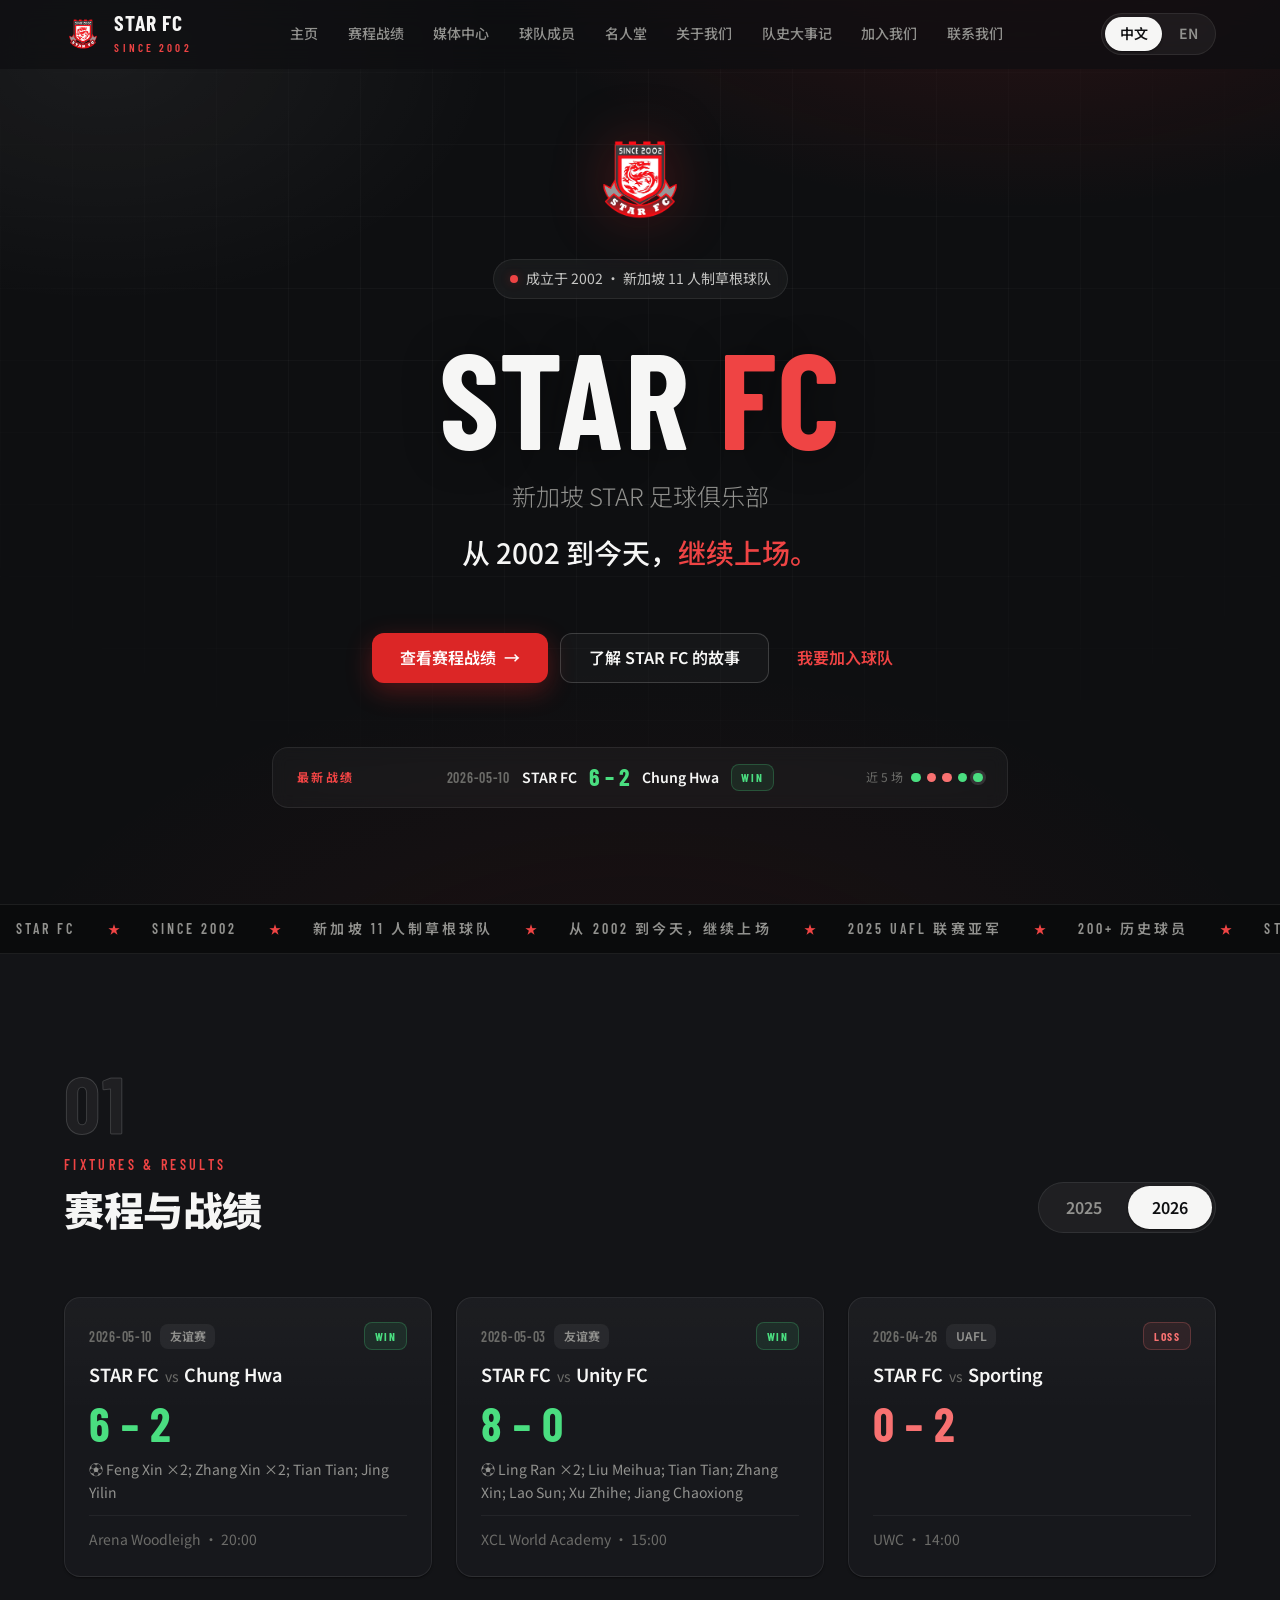
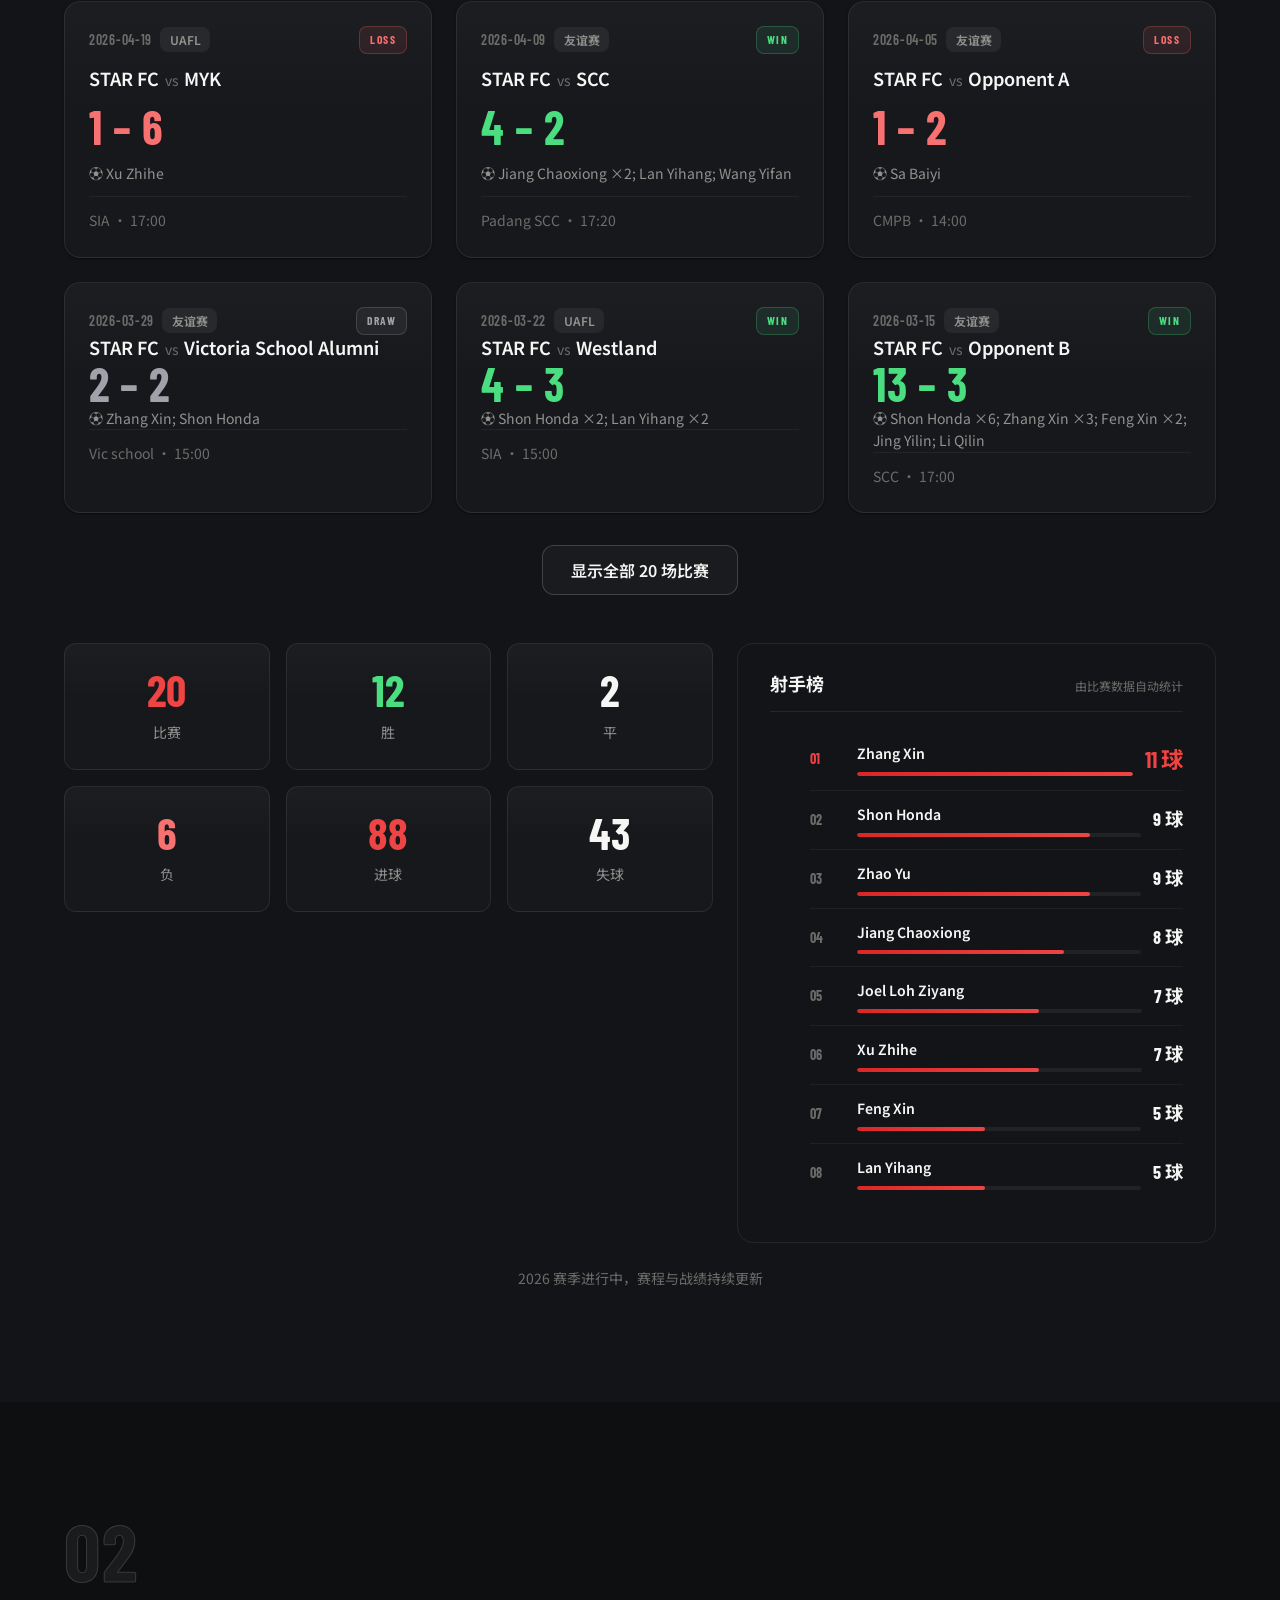
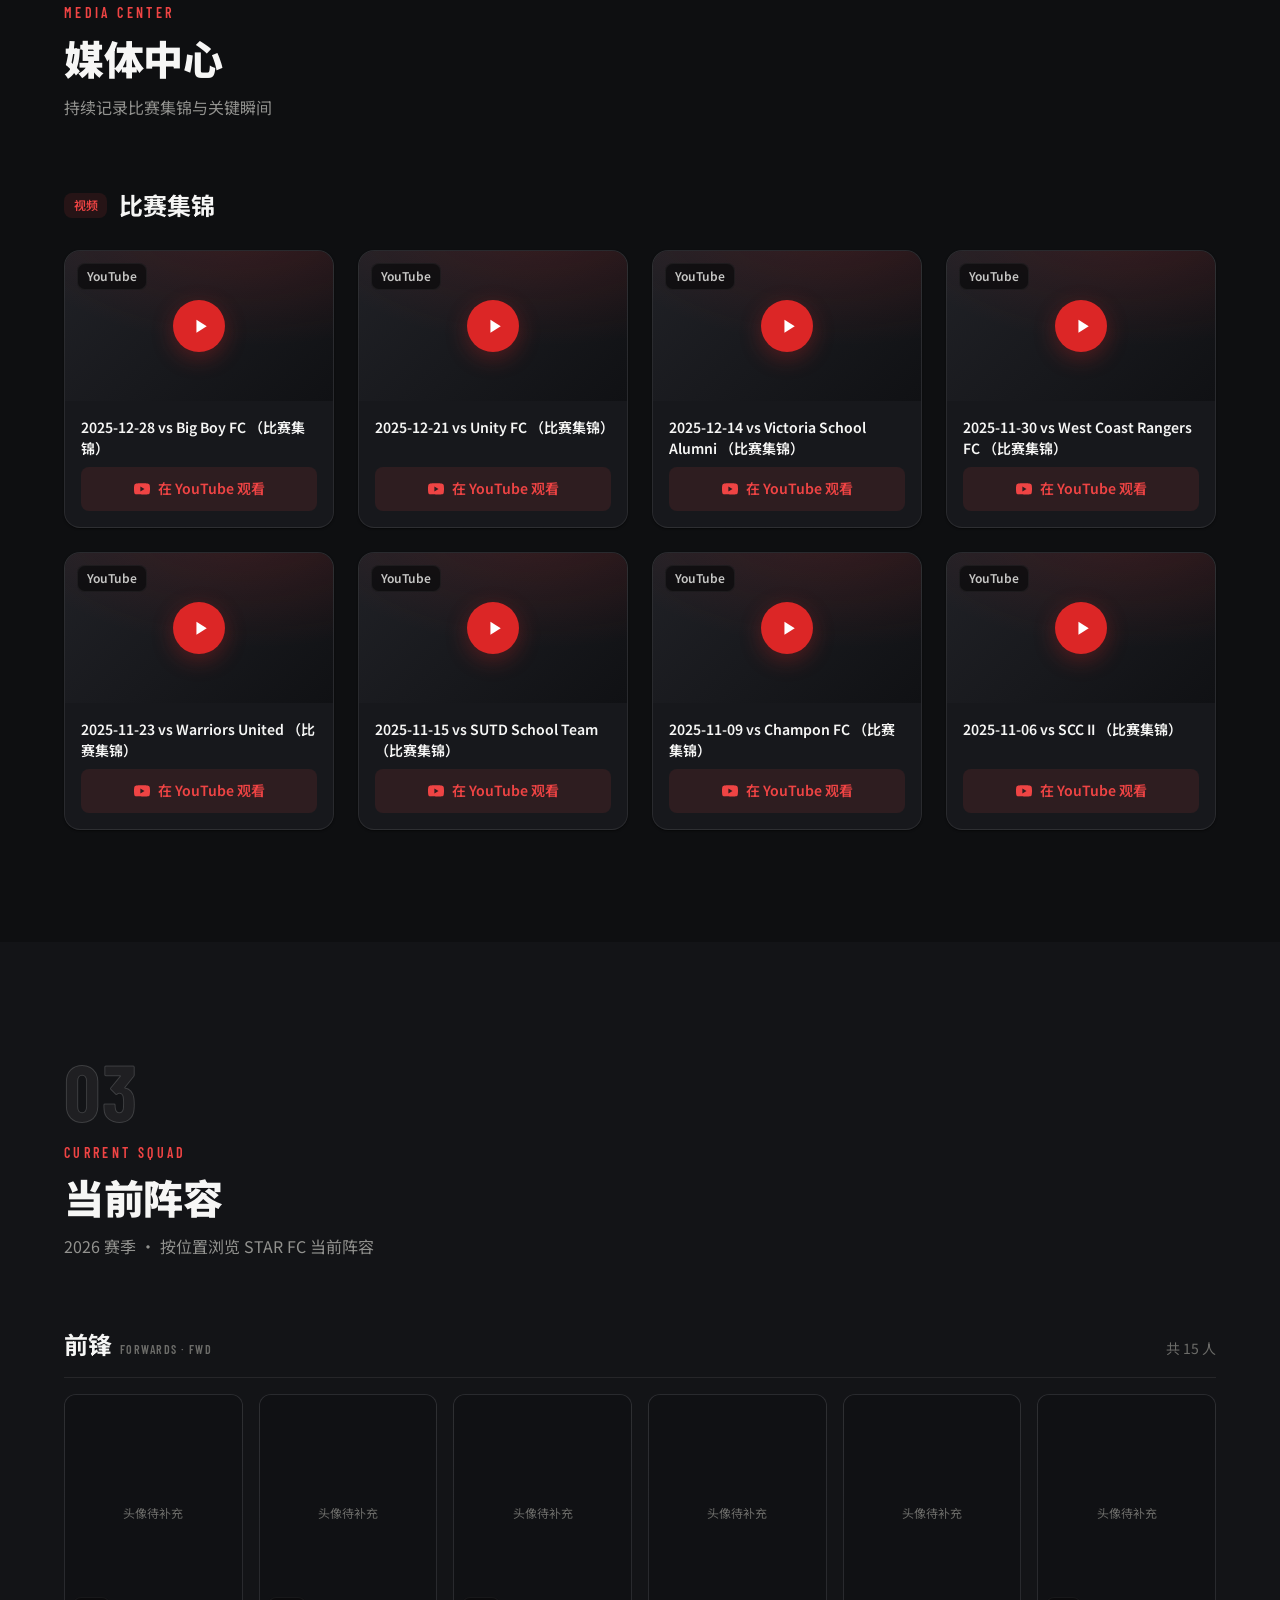
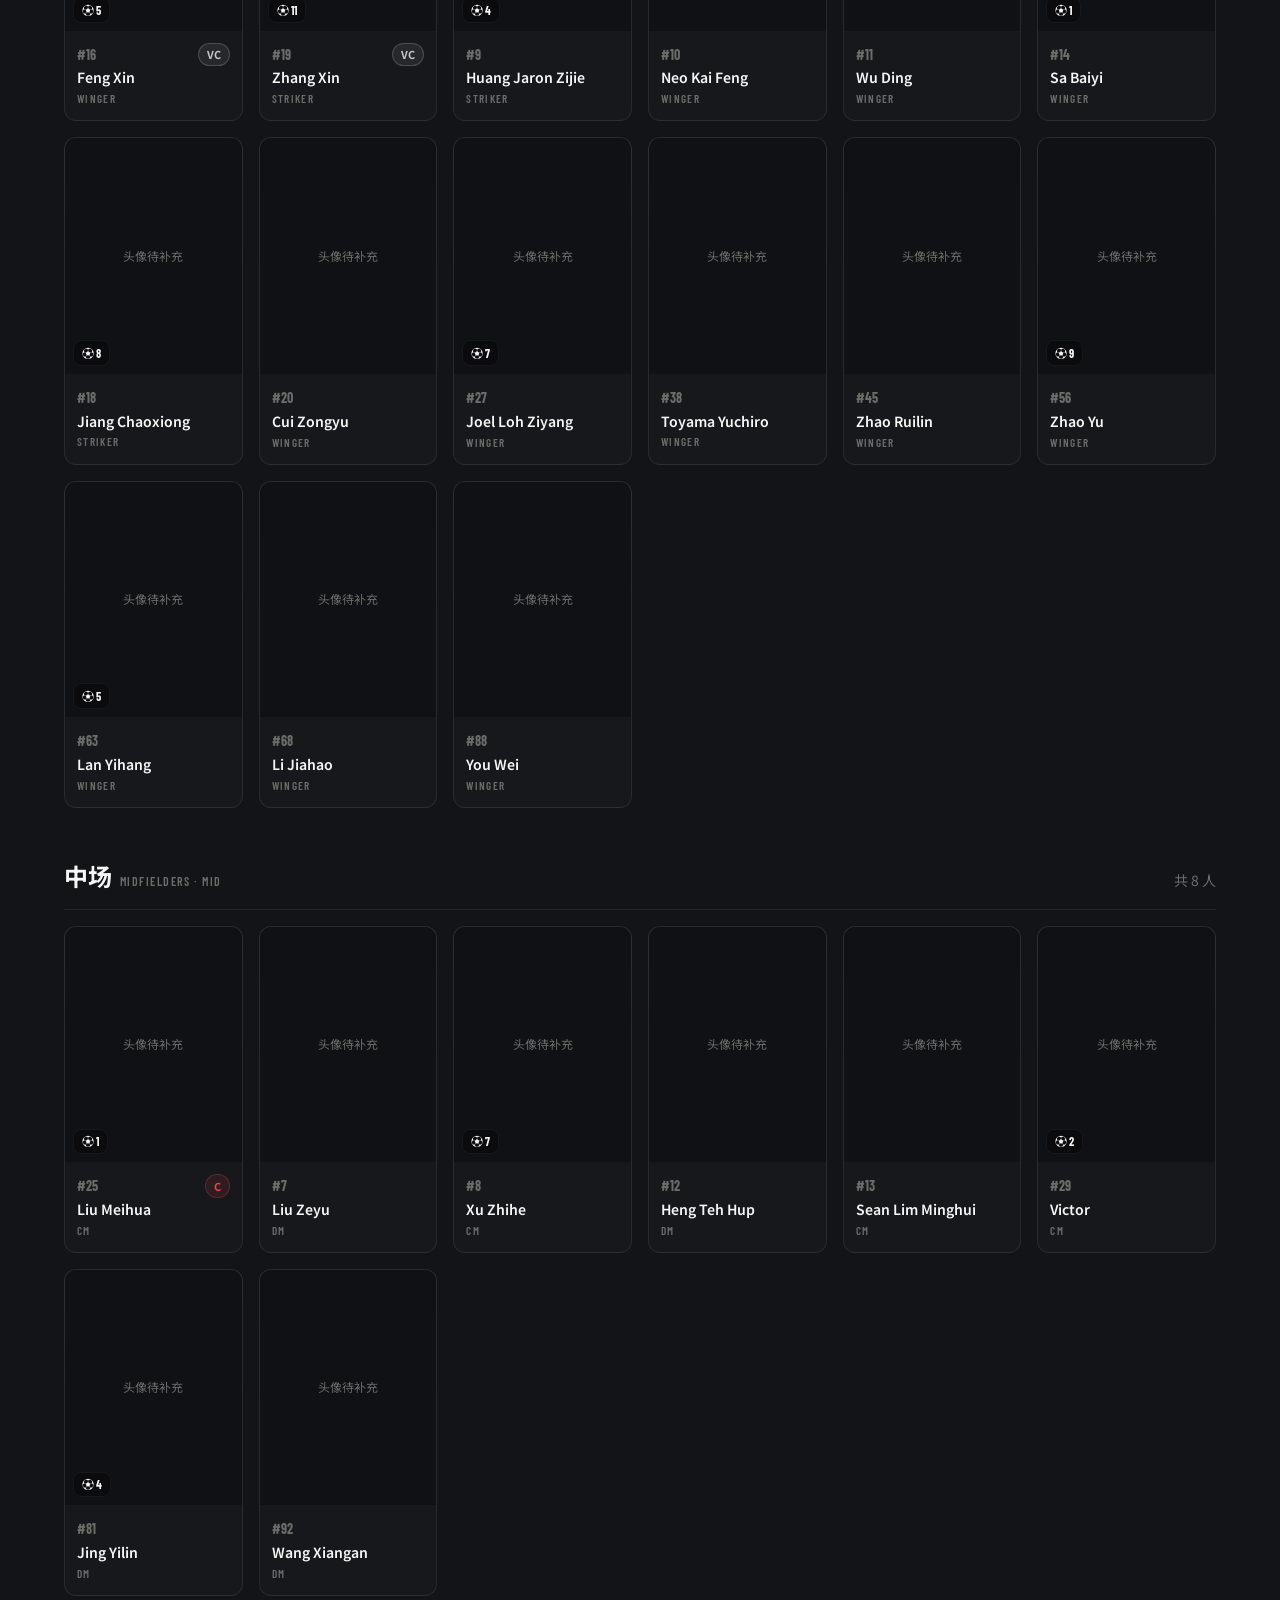
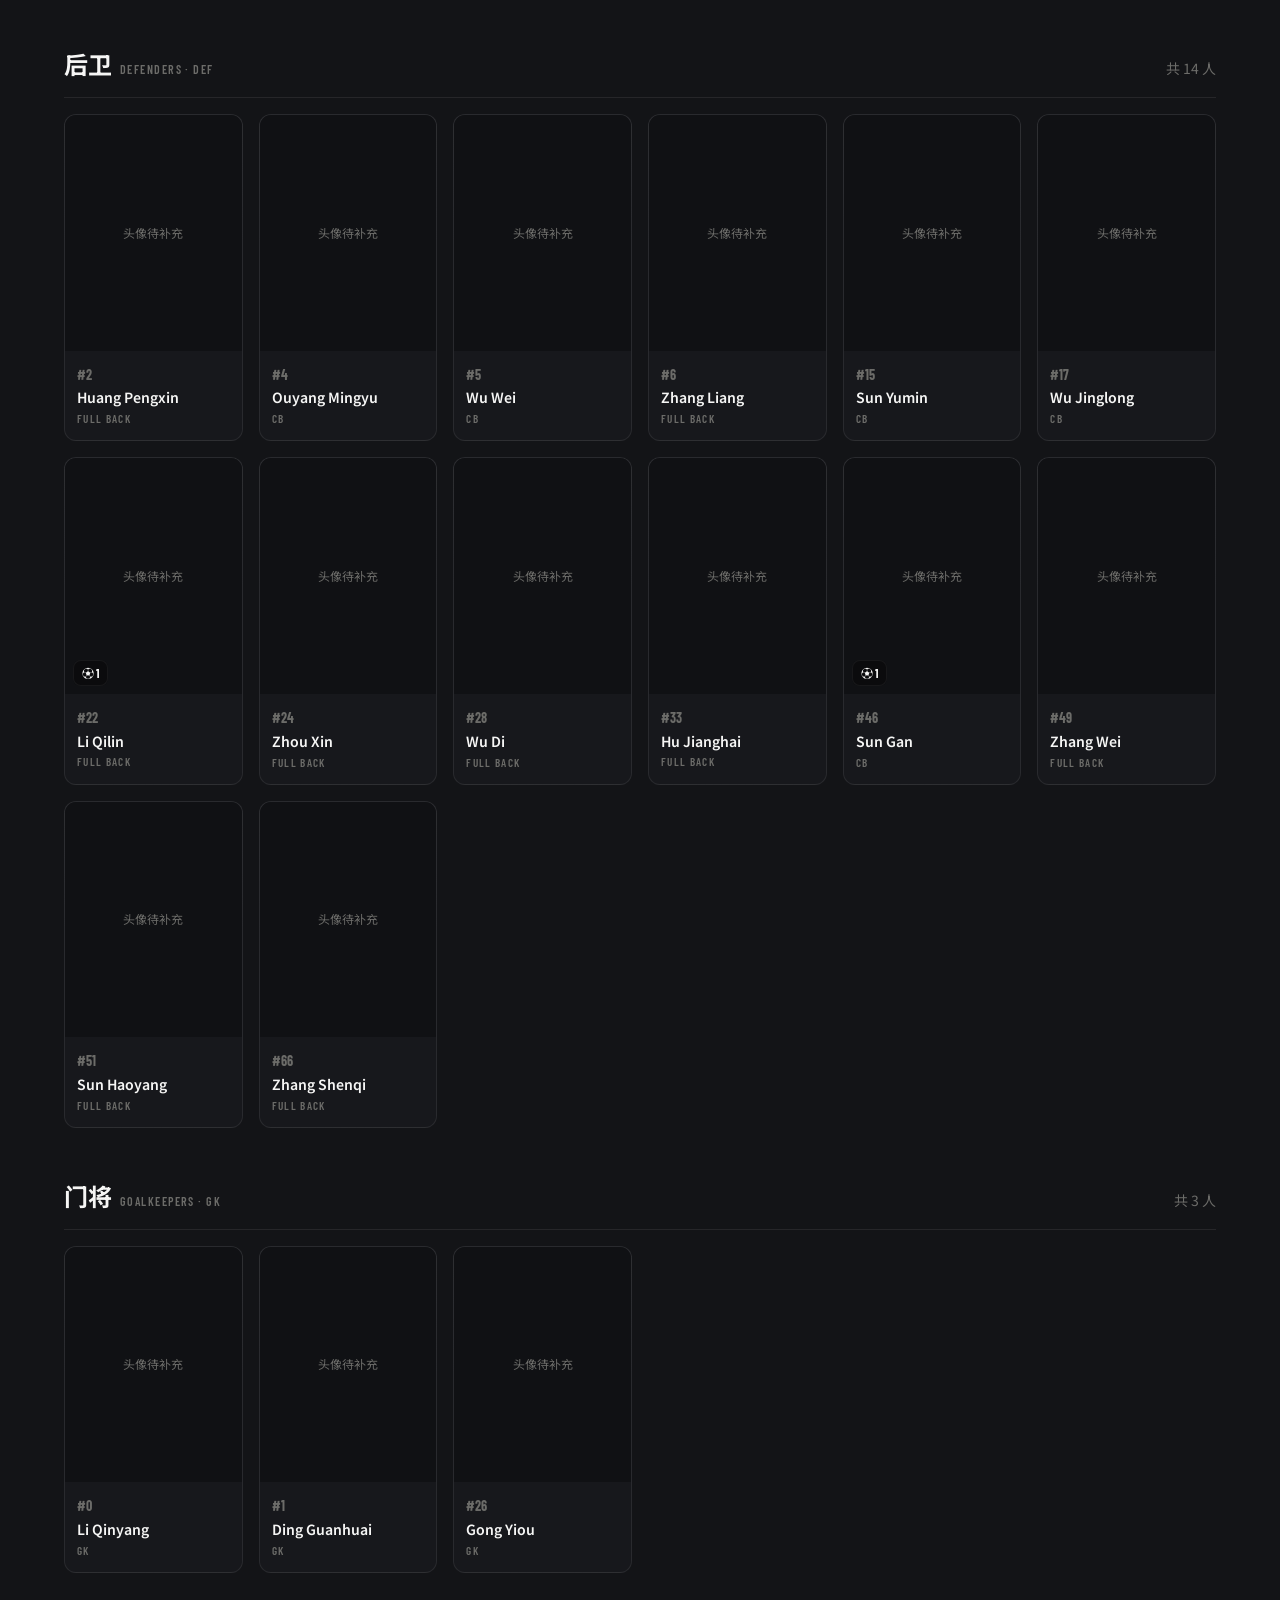
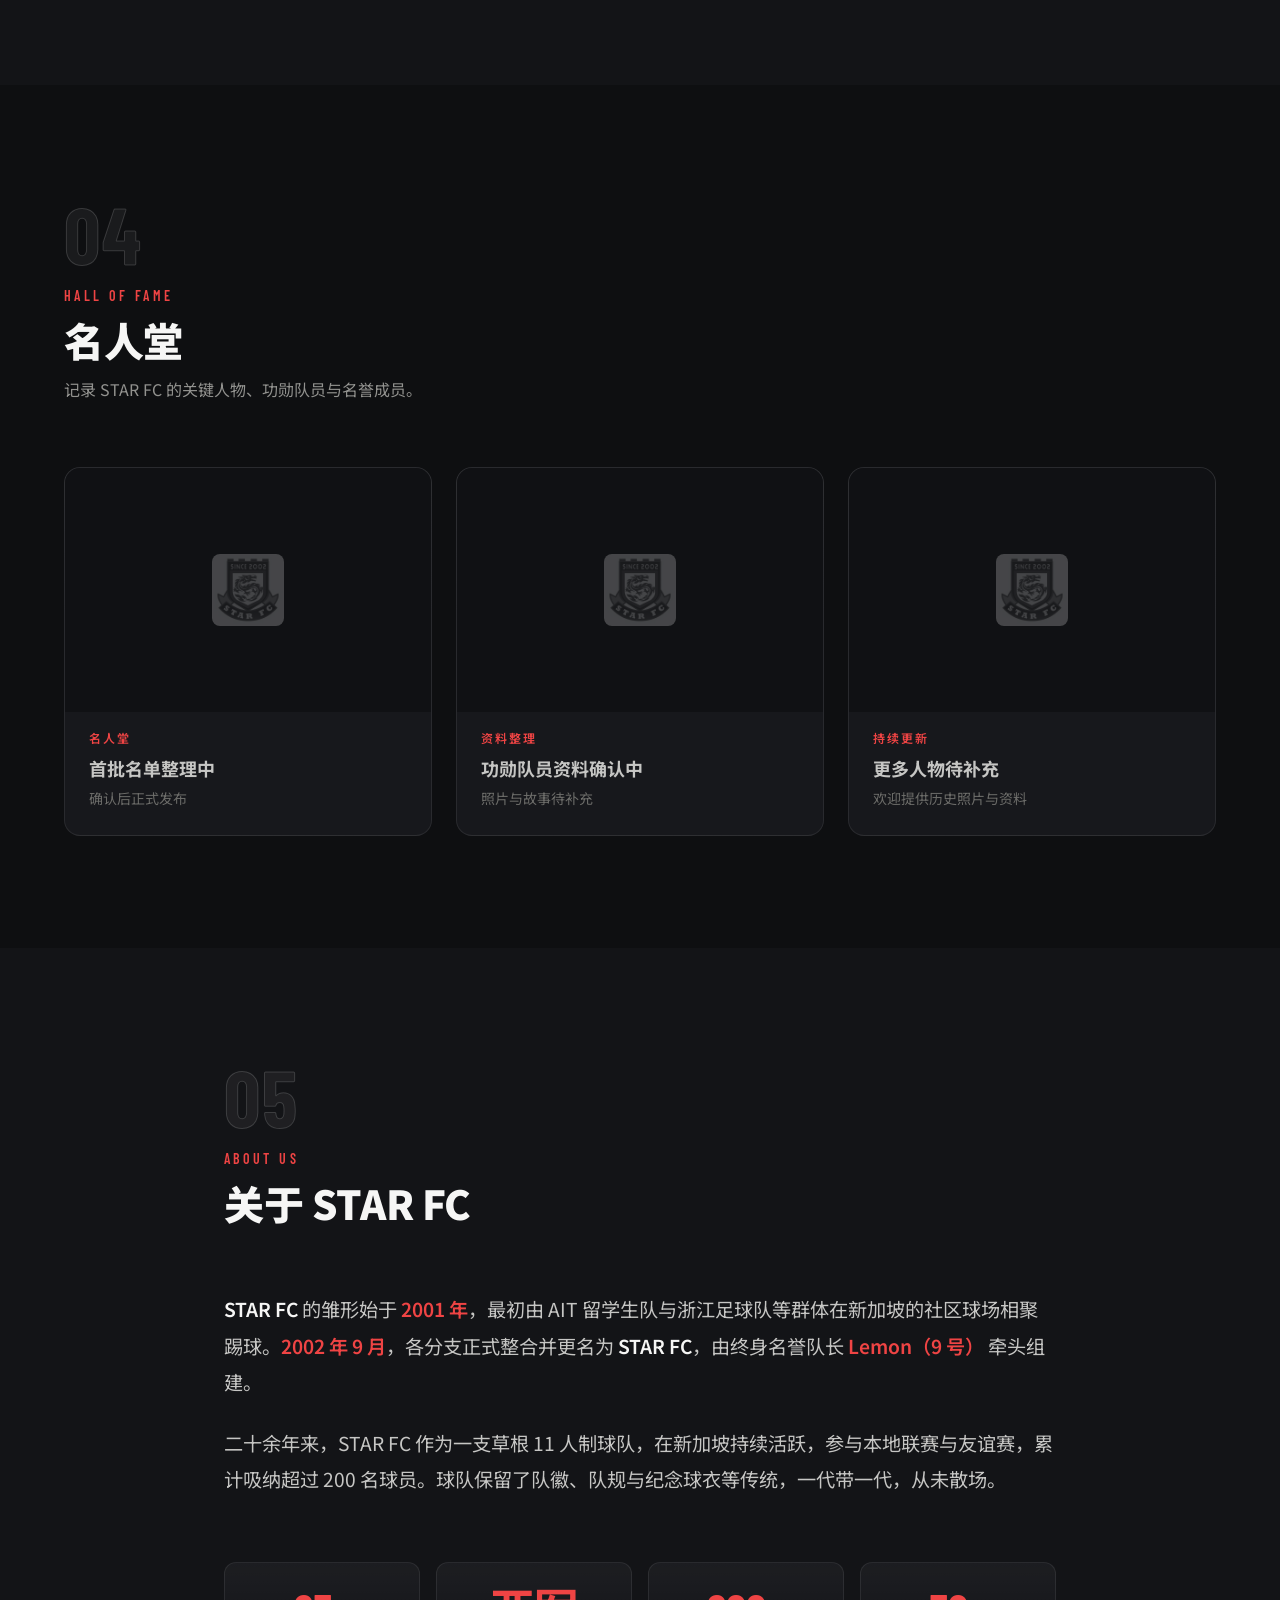
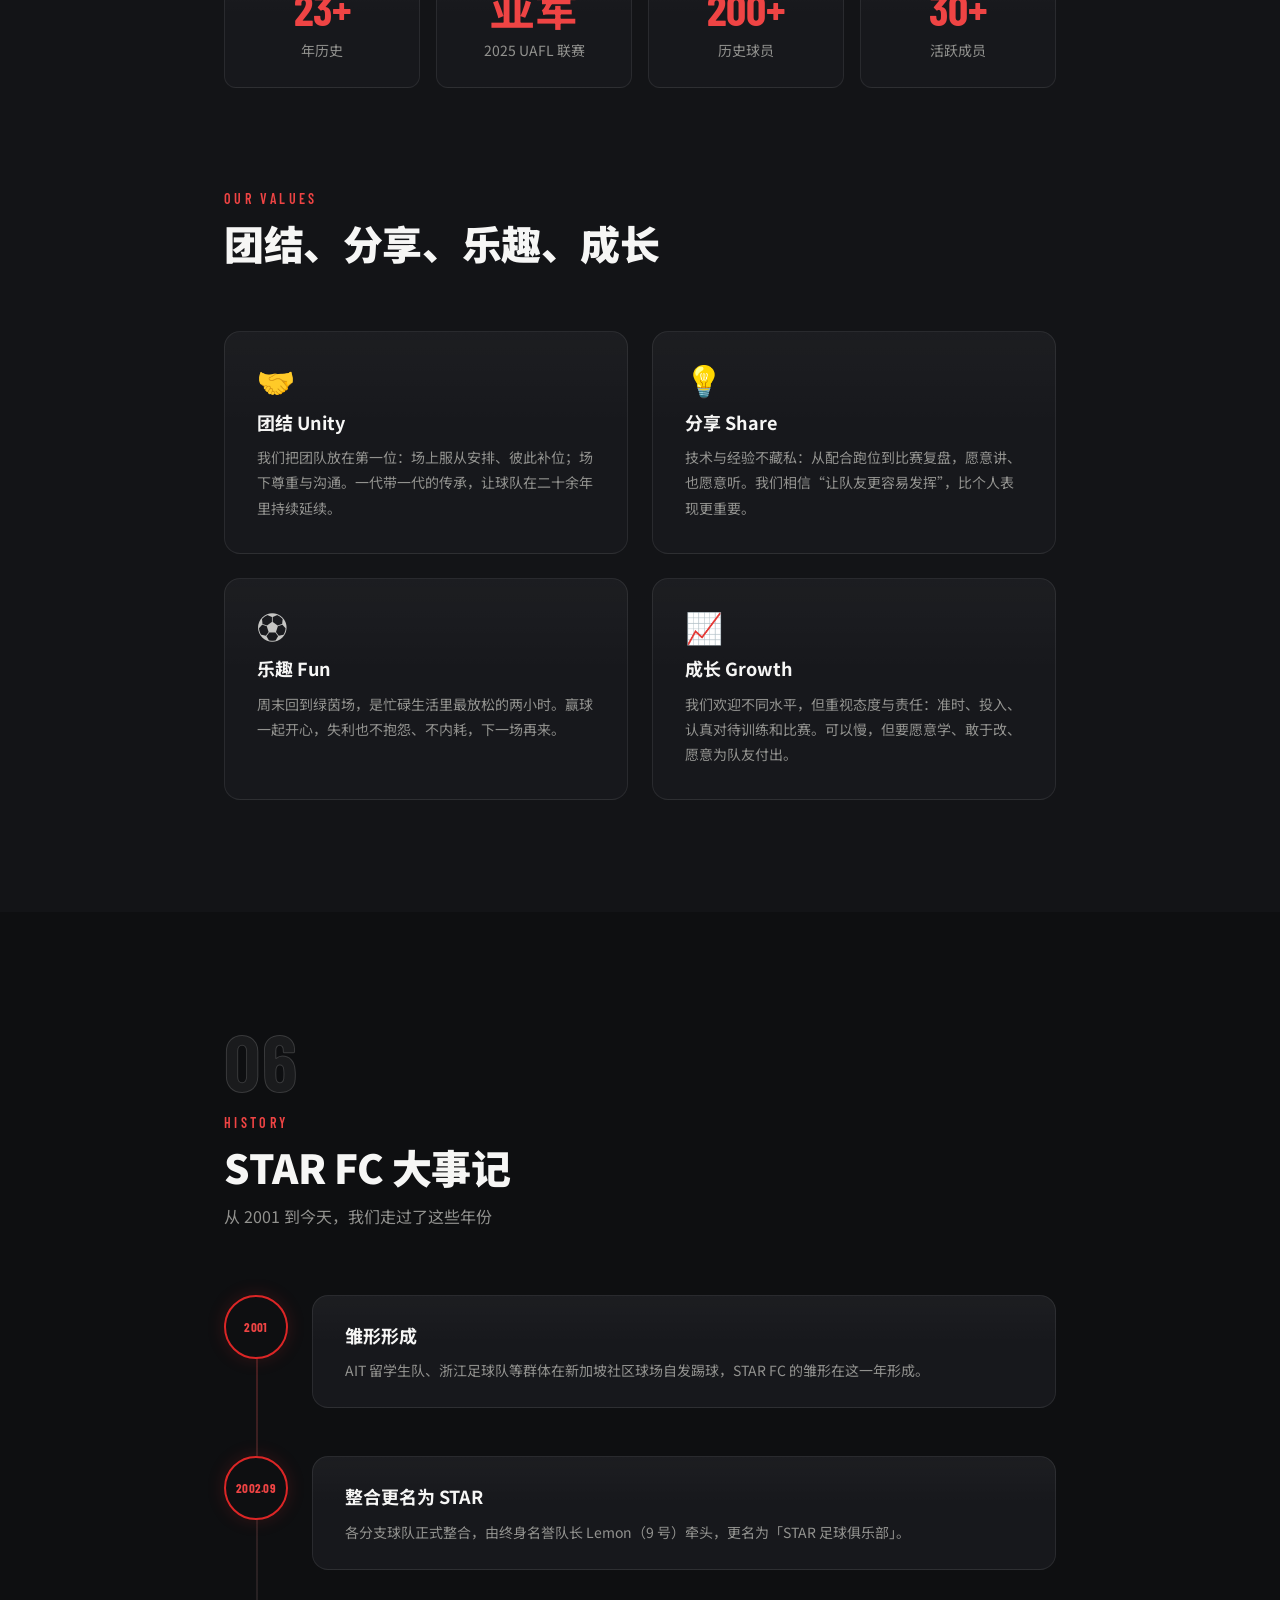
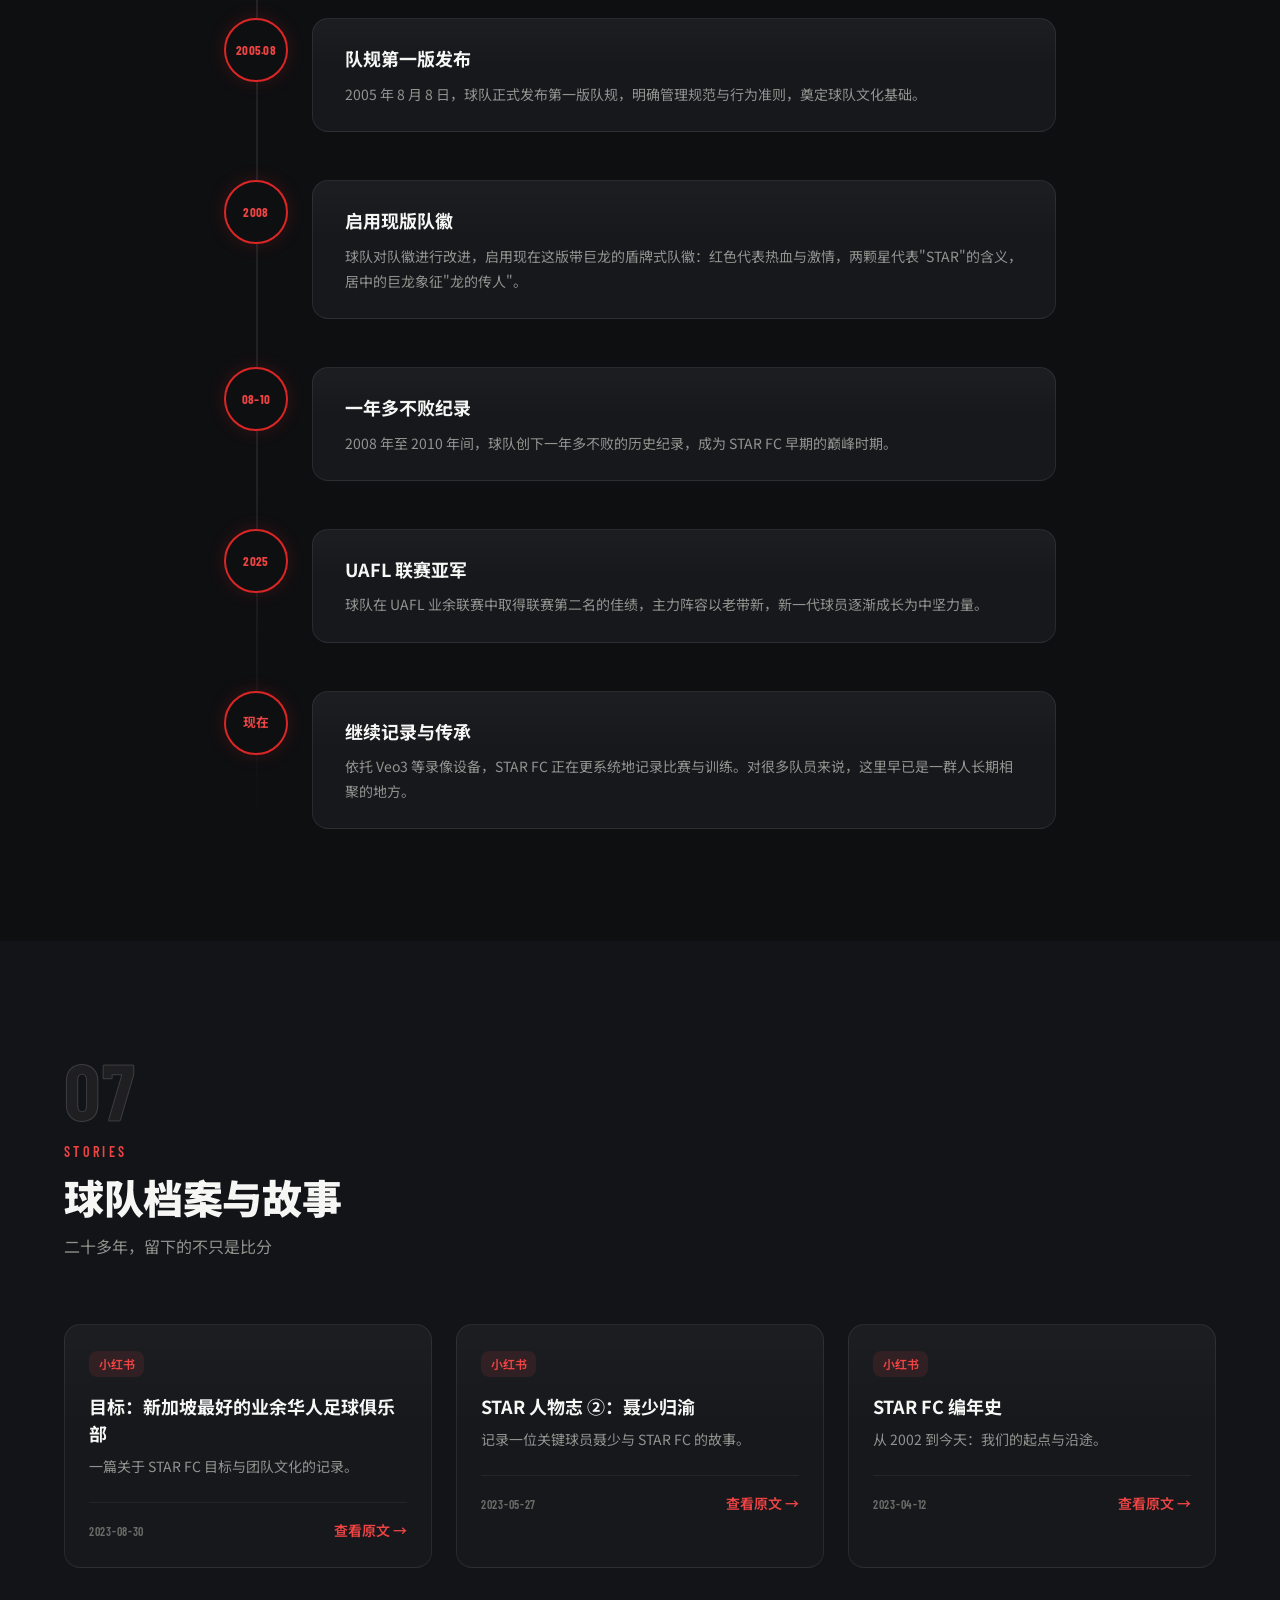
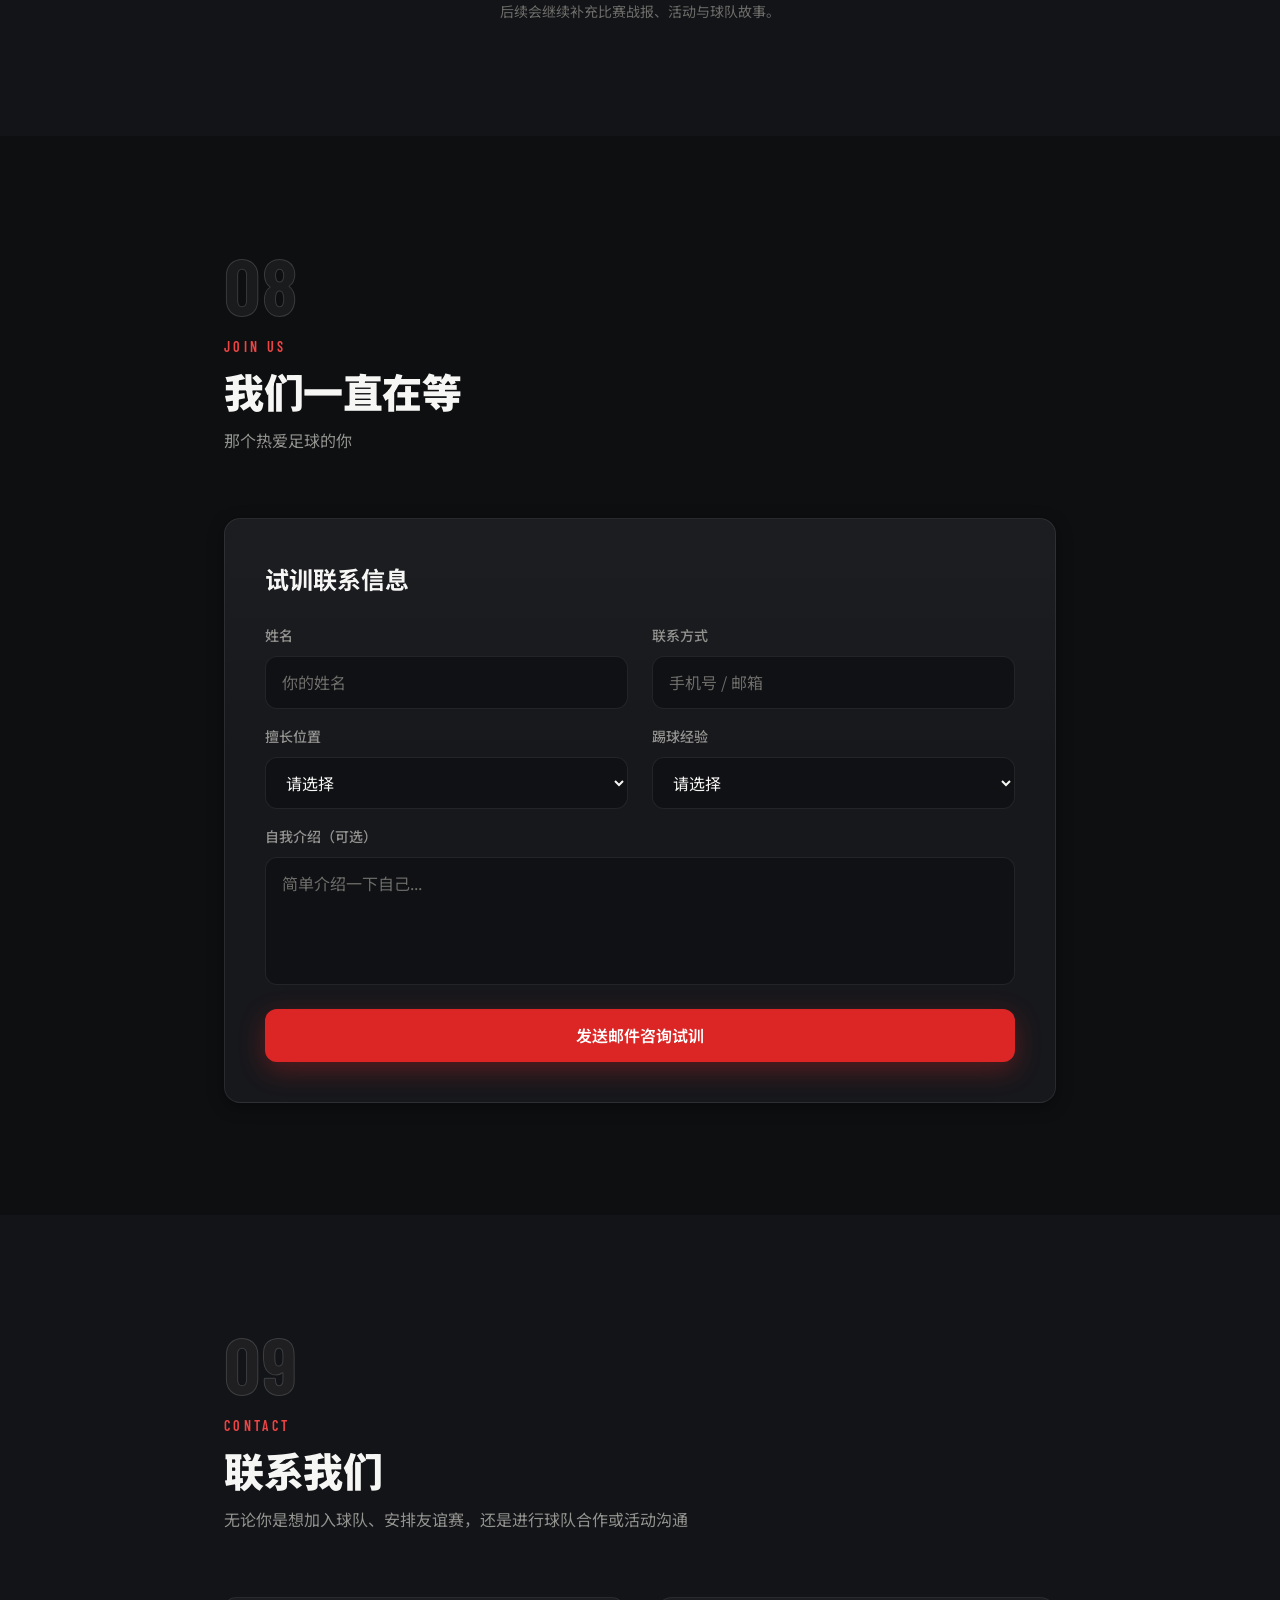
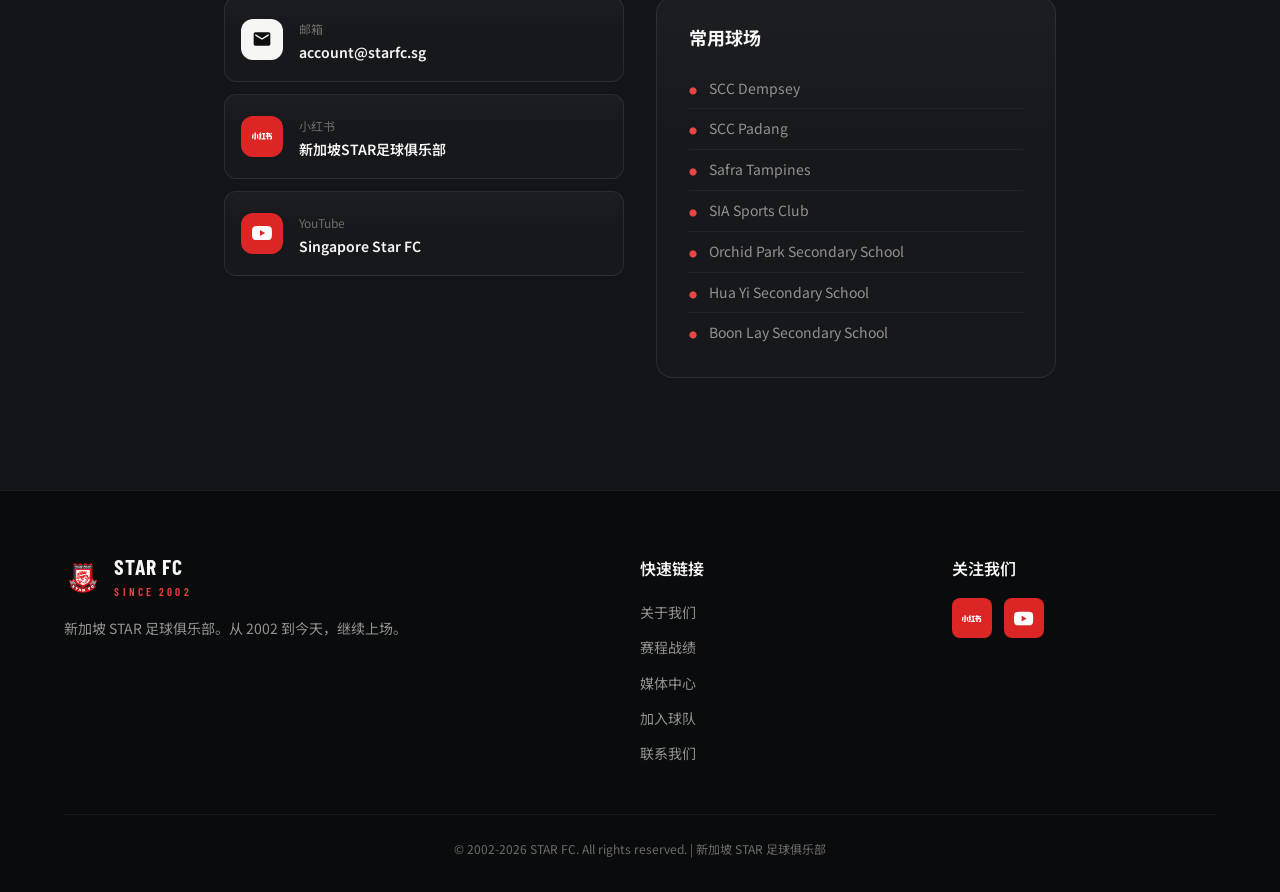
==== index.html @ 71c8dfbf "Add next-match preview strip to hero - Red-tinted strip below latest result: date, opponent, venue a" ====
<!DOCTYPE html>
<html lang="zh-CN">
<head>
    <meta charset="UTF-8">
    <meta name="viewport" content="width=device-width, initial-scale=1.0">
    <title>STAR FC | 新加坡 STAR 足球俱乐部</title>
    <meta name="description" content="STAR FC 成立于 2002 年，是新加坡活跃的 11 人制草根华人足球俱乐部：赛程与战绩、比赛集锦、球队阵容与球队故事。">
    <link rel="canonical" href="https://www.starfc.sg/">
    <meta name="theme-color" content="#0e0f11">

    <!-- Open Graph（小红书 / WhatsApp / 微信等分享卡片） -->
    <meta property="og:type" content="website">
    <meta property="og:site_name" content="STAR FC">
    <meta property="og:title" content="STAR FC | 新加坡 STAR 足球俱乐部">
    <meta property="og:description" content="成立于 2002 年的新加坡 11 人制草根足球俱乐部。从 2002 到今天，继续上场。赛程战绩 · 比赛集锦 · 球队阵容。">
    <meta property="og:url" content="https://www.starfc.sg/">
    <meta property="og:image" content="https://www.starfc.sg/assets/img/og/og-cover.png">
    <meta property="og:image:width" content="1200">
    <meta property="og:image:height" content="630">
    <meta property="og:image:alt" content="STAR FC — 新加坡 STAR 足球俱乐部，成立于 2002 年">
    <meta property="og:locale" content="zh_SG">
    <meta property="og:locale:alternate" content="en_SG">

    <!-- Twitter Card -->
    <meta name="twitter:card" content="summary_large_image">
    <meta name="twitter:title" content="STAR FC | 新加坡 STAR 足球俱乐部">
    <meta name="twitter:description" content="成立于 2002 年的新加坡 11 人制草根足球俱乐部。从 2002 到今天，继续上场。">
    <meta name="twitter:image" content="https://www.starfc.sg/assets/img/og/og-cover.png">

    <link rel="icon" type="image/png" href="assets/img/club/starfclogo2-256.png">
    <link rel="apple-touch-icon" href="assets/img/club/starfclogo2-180.png">
    <link rel="preconnect" href="https://fonts.googleapis.com">
    <link rel="preconnect" href="https://fonts.gstatic.com" crossorigin>
    <link href="https://fonts.googleapis.com/css2?family=Noto+Sans+SC:wght@300;400;500;700;900&family=Barlow+Condensed:wght@600;700&display=swap" rel="stylesheet">
    <link rel="stylesheet" href="assets/css/main.css">
    <!-- 站点数据（唯一维护入口）与渲染脚本 -->
    <script src="data/i18n.js" defer></script>
    <script src="data/players.js" defer></script>
    <script src="data/fixtures.js" defer></script>
    <script src="data/media.js" defer></script>
    <script src="assets/js/main.js" defer></script>

    <!-- 结构化数据：球队信息（搜索引擎理解用） -->
    <script type="application/ld+json">
    {
      "@context": "https://schema.org",
      "@type": "SportsTeam",
      "name": "STAR FC",
      "alternateName": "新加坡 STAR 足球俱乐部",
      "sport": "Soccer",
      "foundingDate": "2002-09",
      "url": "https://www.starfc.sg/",
      "logo": "https://www.starfc.sg/assets/img/club/starfclogo2-256.png",
      "image": "https://www.starfc.sg/assets/img/og/og-cover.png",
      "email": "account@starfc.sg",
      "location": {
        "@type": "Place",
        "address": {
          "@type": "PostalAddress",
          "addressCountry": "SG",
          "addressLocality": "Singapore"
        }
      },
      "memberOf": {
        "@type": "SportsOrganization",
        "name": "UAFL (Singapore amateur football league)"
      },
      "sameAs": [
        "https://www.youtube.com/@SingaporeStarFC",
        "https://xhslink.com/m/8BgWbanhmVq"
      ]
    }
    </script>
</head>
<body>
    <!-- ===== 顶部导航 ===== -->
    <header id="navbar" class="site-header">
        <div class="container site-header__inner">
            <a href="#home" class="brand">
                <img src="assets/img/club/starfclogo2-256.png" alt="STAR FC 官方队徽" data-i18n-attr="alt:a11y.crestAlt" class="brand__crest" width="38" height="38">
                <span>
                    <span class="brand__name" translate="no">STAR FC</span>
                    <span class="brand__since">SINCE 2002</span>
                </span>
            </a>
            <nav class="site-nav" aria-label="主导航">
                <a href="#home" class="site-nav__link" data-i18n="nav.home">主页</a>
                <a href="#fixtures" class="site-nav__link" data-i18n="nav.fixtures">赛程战绩</a>
                <a href="#media" class="site-nav__link" data-i18n="nav.media">媒体中心</a>
                <a href="#team" class="site-nav__link" data-i18n="nav.team">球队成员</a>
                <a href="#hall" class="site-nav__link" data-i18n="nav.hall">名人堂</a>
                <a href="#about" class="site-nav__link" data-i18n="nav.about">关于我们</a>
                <a href="#history" class="site-nav__link" data-i18n="nav.history">队史大事记</a>
                <a href="#join" class="site-nav__link" data-i18n="nav.join">加入我们</a>
                <a href="#contact" class="site-nav__link" data-i18n="nav.contact">联系我们</a>
            </nav>
            <div class="header-tools">
                <div class="segmented" aria-label="Language switcher" data-i18n-attr="aria-label:a11y.langSwitcher">
                    <button type="button" data-lang-btn="zh" onclick="setLanguage('zh')" class="segmented__btn is-active">中文</button>
                    <button type="button" data-lang-btn="en" onclick="setLanguage('en')" class="segmented__btn">EN</button>
                </div>
                <button id="mobile-menu-btn" class="menu-btn" onclick="toggleMobileMenu()" aria-label="打开菜单" data-i18n-attr="aria-label:a11y.menuOpen" aria-expanded="false" aria-controls="mobile-menu">
                    <span></span><span></span><span></span>
                </button>
            </div>
        </div>
    </header>

    <!-- ===== 移动端菜单 ===== -->
    <div id="mobile-menu" class="mobile-menu hidden">
        <div class="mobile-menu__backdrop" onclick="closeMobileMenu()"></div>
        <nav class="mobile-menu__panel" aria-label="移动端导航">
            <a href="#home" onclick="closeMobileMenu()" class="mobile-menu__link" data-i18n="nav.home">主页</a>
            <a href="#fixtures" onclick="closeMobileMenu()" class="mobile-menu__link" data-i18n="nav.fixtures">赛程战绩</a>
            <a href="#media" onclick="closeMobileMenu()" class="mobile-menu__link" data-i18n="nav.media">媒体中心</a>
            <a href="#team" onclick="closeMobileMenu()" class="mobile-menu__link" data-i18n="nav.team">球队成员</a>
            <a href="#hall" onclick="closeMobileMenu()" class="mobile-menu__link" data-i18n="nav.hall">名人堂</a>
            <a href="#about" onclick="closeMobileMenu()" class="mobile-menu__link" data-i18n="nav.about">关于我们</a>
            <a href="#history" onclick="closeMobileMenu()" class="mobile-menu__link" data-i18n="nav.history">队史大事记</a>
            <a href="#join" onclick="closeMobileMenu()" class="mobile-menu__link" data-i18n="nav.join">加入我们</a>
            <a href="#contact" onclick="closeMobileMenu()" class="mobile-menu__link" data-i18n="nav.contact">联系我们</a>
            <div class="mobile-menu__lang">
                <div class="segmented" aria-label="Language switcher" data-i18n-attr="aria-label:a11y.langSwitcher">
                    <button type="button" data-lang-btn="zh" onclick="setLanguage('zh')" class="segmented__btn is-active">中文</button>
                    <button type="button" data-lang-btn="en" onclick="setLanguage('en')" class="segmented__btn">EN</button>
                </div>
            </div>
        </nav>
    </div>

    <main>
        <!-- ===== Hero ===== -->
        <section id="home" class="hero">
            <div class="container hero__inner">
                <img src="assets/img/club/starfclogo2-256.png" alt="STAR FC 官方队徽" data-i18n-attr="alt:a11y.crestAlt" class="hero__crest" width="104" height="104" fetchpriority="high">
                <div>
                    <span class="hero__badge">
                        <span class="hero__badge-dot" aria-hidden="true"></span>
                        <span data-i18n="hero.badge">成立于 2002 · 新加坡 11 人制草根球队</span>
                    </span>
                </div>
                <h1 class="hero__title" translate="no">STAR <span class="hero__title-accent">FC</span></h1>
                <p class="hero__subtitle" data-i18n="hero.subtitle">新加坡 STAR 足球俱乐部</p>
                <p class="hero__tagline"><span data-i18n="hero.tagline1">从 2002 到今天，</span><span class="hero__tagline-accent" data-i18n="hero.tagline2">继续上场。</span></p>
                <div class="hero__actions">
                    <a href="#fixtures" class="btn btn--primary">
                        <span data-i18n="hero.ctaFixtures">查看赛程战绩</span>
                        <span class="btn__arrow" aria-hidden="true">→</span>
                    </a>
                    <a href="#history" class="btn btn--secondary" data-i18n="hero.ctaStory">了解 STAR FC 的故事</a>
                    <a href="#join" class="btn btn--ghost" data-i18n="hero.ctaJoin">我要加入球队</a>
                </div>

                <!-- 最新战绩条（JS 从 data/fixtures.js 计算并填充） -->
                <a href="#fixtures" class="hero-latest hidden" data-hero-latest></a>
                <!-- 下一场预告（数据里有 score: null 的未来比赛时自动显示） -->
                <a href="#fixtures" class="hero-next hidden" data-hero-next></a>
            </div>
        </section>

        <!-- 品牌跑马灯 -->
        <div class="ticker" aria-hidden="true">
            <div class="ticker__track" data-ticker></div>
        </div>

        <!-- ===== 赛程战绩（数据驱动：data/fixtures.js） ===== -->
        <section id="fixtures" class="section section--alt">
            <div class="container">
<header class="section-head">
                    <div class="section-head__main">
                        <p class="section-head__index" aria-hidden="true">01</p>
                        <span class="eyebrow">Fixtures & Results</span>
                        <h2 class="section-title" data-i18n="fixtures.title">赛程与战绩</h2>
                    </div>
                    <div class="section-head__aux">
                        <div class="segmented segmented--lg" role="group" aria-label="Season">
                            <button type="button" data-year="2025" onclick="switchYear(2025)" class="segmented__btn year-btn">2025</button>
                            <button type="button" data-year="2026" onclick="switchYear(2026)" class="segmented__btn year-btn is-active">2026</button>
                        </div>
                    </div>
                </header>

                <noscript><p class="fixtures-note">此页面的赛程、阵容与视频列表需要启用 JavaScript 才能显示。/ Fixtures, squad and videos require JavaScript.</p></noscript>

                <!-- 2025 赛季 -->
                <div data-year-panel="2025" class="hidden">
                    <!-- 比赛卡片由 assets/js/main.js 从 data/fixtures.js 渲染 -->
                    <div class="fixtures-grid is-collapsed" data-fixtures-list="2025"></div>
                    <div class="fixtures-more">
                        <button type="button" class="btn btn--secondary" data-fixtures-toggle="2025"></button>
                    </div>
                    <!-- 赛季总结：统计与射手榜均由比赛数据自动计算 -->
                    <div class="season-summary">
                        <div class="season-stats" data-fixtures-stats="2025"></div>
                        <aside class="scorers-board">
                            <div class="scorers-board__head">
                                <h3 class="scorers-board__title" data-i18n="fixtures.scorersTitle">射手榜</h3>
                                <span class="scorers-board__sub" data-i18n="fixtures.scorersSub">由比赛数据自动统计</span>
                            </div>
                            <ol class="scorers-board__list" data-scorers="2025"></ol>
                        </aside>
                    </div>
                </div>

                <!-- 2026 赛季 -->
                <div data-year-panel="2026">
                    <div class="fixtures-grid is-collapsed" data-fixtures-list="2026"></div>
                    <div class="fixtures-more">
                        <button type="button" class="btn btn--secondary" data-fixtures-toggle="2026"></button>
                    </div>
                    <div class="season-summary">
                        <div class="season-stats" data-fixtures-stats="2026"></div>
                        <aside class="scorers-board">
                            <div class="scorers-board__head">
                                <h3 class="scorers-board__title" data-i18n="fixtures.scorersTitle">射手榜</h3>
                                <span class="scorers-board__sub" data-i18n="fixtures.scorersSub">由比赛数据自动统计</span>
                            </div>
                            <ol class="scorers-board__list" data-scorers="2026"></ol>
                        </aside>
                    </div>
                    <p class="fixtures-note" data-i18n="fixtures.note2026">2026 赛季进行中，赛程与战绩持续更新</p>
                </div>
            </div>
        </section>

        <!-- ===== 媒体中心（数据驱动：data/media.js） ===== -->
        <section id="media" class="section">
            <div class="container">
<header class="section-head">
                    <div class="section-head__main">
                        <p class="section-head__index" aria-hidden="true">02</p>
                        <span class="eyebrow">Media Center</span>
                        <h2 class="section-title" data-i18n="media.title">媒体中心</h2>
                        <p class="section-desc" data-i18n="media.desc">持续记录比赛集锦与关键瞬间</p>
                    </div>
                </header>
                <div class="media-head">
                    <span class="chip chip--red" data-i18n="media.videoTag">视频</span>
                    <h3 class="media-head__title" data-i18n="media.videosTitle">比赛集锦</h3>
                </div>
                <!-- 视频卡片由 assets/js/main.js 从 data/media.js 渲染 -->
                <div class="media-grid" data-media-list></div>
            </div>
        </section>

        <!-- ===== 球队成员（数据驱动：data/players.js） ===== -->
        <section id="team" class="section section--alt">
            <div class="container">
<header class="section-head">
                    <div class="section-head__main">
                        <p class="section-head__index" aria-hidden="true">03</p>
                        <span class="eyebrow">Current Squad</span>
                        <h2 class="section-title" data-i18n="team.title">当前阵容</h2>
                        <p class="section-desc"><span data-i18n="team.season">2026 赛季</span> · <span data-i18n="team.desc">按位置浏览 STAR FC 当前阵容</span></p>
                    </div>
                </header>
                <div id="team-groups"></div>
            </div>
        </section>

        <!-- ===== 名人堂 ===== -->
        <section id="hall" class="section">
            <div class="container">
<header class="section-head">
                    <div class="section-head__main">
                        <p class="section-head__index" aria-hidden="true">04</p>
                        <span class="eyebrow">Hall of Fame</span>
                        <h2 class="section-title" data-i18n="hall.title">名人堂</h2>
                        <p class="section-desc" data-i18n="hall.desc">记录 STAR FC 的关键人物、功勋队员与名誉成员。</p>
                    </div>
                </header>
                <div class="hall-grid">
                    <article class="hall-card">
                        <div class="hall-card__photo">
                            <img src="assets/img/club/star_logo-320.jpg" alt="首批名单整理中" data-i18n-attr="alt:hall.card1.title" loading="lazy" decoding="async">
                        </div>
                        <div class="hall-card__body">
                            <div class="hall-card__tag" data-i18n="hall.card1.tag">名人堂</div>
                            <div class="hall-card__title" data-i18n="hall.card1.title">首批名单整理中</div>
                            <div class="hall-card__sub" data-i18n="hall.card1.sub">确认后正式发布</div>
                        </div>
                    </article>
                    <article class="hall-card">
                        <div class="hall-card__photo">
                            <img src="assets/img/club/star_logo-320.jpg" alt="功勋队员资料确认中" data-i18n-attr="alt:hall.card2.title" loading="lazy" decoding="async">
                        </div>
                        <div class="hall-card__body">
                            <div class="hall-card__tag" data-i18n="hall.card2.tag">资料整理</div>
                            <div class="hall-card__title" data-i18n="hall.card2.title">功勋队员资料确认中</div>
                            <div class="hall-card__sub" data-i18n="hall.card2.sub">照片与故事待补充</div>
                        </div>
                    </article>
                    <article class="hall-card">
                        <div class="hall-card__photo">
                            <img src="assets/img/club/star_logo-320.jpg" alt="更多人物待补充" data-i18n-attr="alt:hall.card3.title" loading="lazy" decoding="async">
                        </div>
                        <div class="hall-card__body">
                            <div class="hall-card__tag" data-i18n="hall.card3.tag">持续更新</div>
                            <div class="hall-card__title" data-i18n="hall.card3.title">更多人物待补充</div>
                            <div class="hall-card__sub" data-i18n="hall.card3.sub">欢迎提供历史照片与资料</div>
                        </div>
                    </article>
                </div>
            </div>
        </section>

        <!-- ===== 关于我们 ===== -->
        <section id="about" class="section section--alt">
            <div class="container container--narrow">
<header class="section-head">
                    <div class="section-head__main">
                        <p class="section-head__index" aria-hidden="true">05</p>
                        <span class="eyebrow">About Us</span>
                        <h2 class="section-title" data-i18n="about.title">关于 STAR FC</h2>
                    </div>
                </header>
                <div class="about-prose">
                    <p><span class="em-ink" translate="no">STAR FC</span><span data-i18n="about.p1a"> 的雏形始于 </span><span class="em-red" data-i18n="about.p1b">2001 年</span><span data-i18n="about.p1c">，最初由 AIT 留学生队与浙江足球队等群体在新加坡的社区球场相聚踢球。</span><span class="em-red" data-i18n="about.p1d">2002 年 9 月</span><span data-i18n="about.p1e">，各分支正式整合并更名为 </span><span class="em-ink" translate="no">STAR FC</span><span data-i18n="about.p1f">，由终身名誉队长 </span><span class="em-red" data-i18n="about.p1g">Lemon（9 号）</span><span data-i18n="about.p1h"> 牵头组建。</span></p>
                    <p data-i18n="about.p2">二十余年来，STAR FC 作为一支草根 11 人制球队，在新加坡持续活跃，参与本地联赛与友谊赛，累计吸纳超过 200 名球员。球队保留了队徽、队规与纪念球衣等传统，一代带一代，从未散场。</p>
                </div>
                <div class="about-stats">
                    <div class="stat-tile stat-tile--accent">
                        <p class="stat-tile__value">23+</p>
                        <p class="stat-tile__label" data-i18n="about.stat1Label">年历史</p>
                    </div>
                    <div class="stat-tile stat-tile--accent">
                        <p class="stat-tile__value" data-i18n="about.stat2Value">亚军</p>
                        <p class="stat-tile__label" data-i18n="about.stat2Label">2025 UAFL 联赛</p>
                    </div>
                    <div class="stat-tile stat-tile--accent">
                        <p class="stat-tile__value">200+</p>
                        <p class="stat-tile__label" data-i18n="about.stat3Label">历史球员</p>
                    </div>
                    <div class="stat-tile stat-tile--accent">
                        <p class="stat-tile__value">30+</p>
                        <p class="stat-tile__label" data-i18n="about.stat4Label">活跃成员</p>
                    </div>
                </div>
                <div class="values">
                    <header class="section-head section-head--sub">
                        <div class="section-head__main">
                            <span class="eyebrow">Our Values</span>
                            <h3 class="section-title" data-i18n="about.valuesTitle">团结、分享、乐趣、成长</h3>
                        </div>
                    </header>
                    <div class="values-grid">
                        <article class="value-card">
                            <div class="value-card__emoji" aria-hidden="true">🤝</div>
                            <h4 class="value-card__title" data-i18n="about.v1.title">团结 Unity</h4>
                            <p class="value-card__body" data-i18n="about.v1.body">我们把团队放在第一位：场上服从安排、彼此补位；场下尊重与沟通。一代带一代的传承，让球队在二十余年里持续延续。</p>
                        </article>
                        <article class="value-card">
                            <div class="value-card__emoji" aria-hidden="true">💡</div>
                            <h4 class="value-card__title" data-i18n="about.v2.title">分享 Share</h4>
                            <p class="value-card__body" data-i18n="about.v2.body">技术与经验不藏私：从配合跑位到比赛复盘，愿意讲、也愿意听。我们相信“让队友更容易发挥”，比个人表现更重要。</p>
                        </article>
                        <article class="value-card">
                            <div class="value-card__emoji" aria-hidden="true">⚽</div>
                            <h4 class="value-card__title" data-i18n="about.v3.title">乐趣 Fun</h4>
                            <p class="value-card__body" data-i18n="about.v3.body">周末回到绿茵场，是忙碌生活里最放松的两小时。赢球一起开心，失利也不抱怨、不内耗，下一场再来。</p>
                        </article>
                        <article class="value-card">
                            <div class="value-card__emoji" aria-hidden="true">📈</div>
                            <h4 class="value-card__title" data-i18n="about.v4.title">成长 Growth</h4>
                            <p class="value-card__body" data-i18n="about.v4.body">我们欢迎不同水平，但重视态度与责任：准时、投入、认真对待训练和比赛。可以慢，但要愿意学、敢于改、愿意为队友付出。</p>
                        </article>
                    </div>
                </div>
            </div>
        </section>

        <!-- ===== 队史大事记 ===== -->
        <section id="history" class="section">
            <div class="container container--narrow">
<header class="section-head">
                    <div class="section-head__main">
                        <p class="section-head__index" aria-hidden="true">06</p>
                        <span class="eyebrow">History</span>
                        <h2 class="section-title" data-i18n="history.title">STAR FC 大事记</h2>
                        <p class="section-desc" data-i18n="history.desc">从 2001 到今天，我们走过了这些年份</p>
                    </div>
                </header>
                <div class="timeline">
                    <div class="timeline__item">
                        <div class="timeline__year">2001</div>
                        <div class="timeline__card">
                            <h3 class="timeline__title" data-i18n="history.i1.title">雏形形成</h3>
                            <p class="timeline__body" data-i18n="history.i1.body">AIT 留学生队、浙江足球队等群体在新加坡社区球场自发踢球，STAR FC 的雏形在这一年形成。</p>
                        </div>
                    </div>
                    <div class="timeline__item">
                        <div class="timeline__year">2002.09</div>
                        <div class="timeline__card">
                            <h3 class="timeline__title" data-i18n="history.i2.title">整合更名为 STAR</h3>
                            <p class="timeline__body" data-i18n="history.i2.body">各分支球队正式整合，由终身名誉队长 Lemon（9 号）牵头，更名为「STAR 足球俱乐部」。</p>
                        </div>
                    </div>
                    <div class="timeline__item">
                        <div class="timeline__year">2005.08</div>
                        <div class="timeline__card">
                            <h3 class="timeline__title" data-i18n="history.i3.title">队规第一版发布</h3>
                            <p class="timeline__body" data-i18n="history.i3.body">2005 年 8 月 8 日，球队正式发布第一版队规，明确管理规范与行为准则，奠定球队文化基础。</p>
                        </div>
                    </div>
                    <div class="timeline__item">
                        <div class="timeline__year">2008</div>
                        <div class="timeline__card">
                            <h3 class="timeline__title" data-i18n="history.i4.title">启用现版队徽</h3>
                            <p class="timeline__body" data-i18n="history.i4.body">球队对队徽进行改进，启用现在这版带巨龙的盾牌式队徽：红色代表热血与激情，两颗星代表"STAR"的含义，居中的巨龙象征"龙的传人"。</p>
                        </div>
                    </div>
                    <div class="timeline__item">
                        <div class="timeline__year">08–10</div>
                        <div class="timeline__card">
                            <h3 class="timeline__title" data-i18n="history.i5.title">一年多不败纪录</h3>
                            <p class="timeline__body" data-i18n="history.i5.body">2008 年至 2010 年间，球队创下一年多不败的历史纪录，成为 STAR FC 早期的巅峰时期。</p>
                        </div>
                    </div>
                    <div class="timeline__item">
                        <div class="timeline__year">2025</div>
                        <div class="timeline__card">
                            <h3 class="timeline__title" data-i18n="history.i6.title">UAFL 联赛亚军</h3>
                            <p class="timeline__body" data-i18n="history.i6.body">球队在 UAFL 业余联赛中取得联赛第二名的佳绩，主力阵容以老带新，新一代球员逐渐成长为中坚力量。</p>
                        </div>
                    </div>
                    <div class="timeline__item">
                        <div class="timeline__year" data-i18n="history.i7.year">现在</div>
                        <div class="timeline__card">
                            <h3 class="timeline__title" data-i18n="history.i7.title">继续记录与传承</h3>
                            <p class="timeline__body" data-i18n="history.i7.body">依托 Veo3 等录像设备，STAR FC 正在更系统地记录比赛与训练。对很多队员来说，这里早已是一群人长期相聚的地方。</p>
                        </div>
                    </div>
                </div>
            </div>
        </section>

        <!-- ===== 球队档案与故事 ===== -->
        <section id="stories" class="section section--alt">
            <div class="container">
<header class="section-head">
                    <div class="section-head__main">
                        <p class="section-head__index" aria-hidden="true">07</p>
                        <span class="eyebrow">Stories</span>
                        <h2 class="section-title" data-i18n="stories.title">球队档案与故事</h2>
                        <p class="section-desc" data-i18n="stories.desc">二十多年，留下的不只是比分</p>
                    </div>
                </header>
                <div class="stories-grid">
                    <a href="http://xhslink.com/o/65x7g6P3zwi" target="_blank" rel="noopener noreferrer" class="story-card">
                        <span><span class="chip chip--red" data-i18n="stories.tag">小红书</span></span>
                        <h3 class="story-card__title" data-i18n="stories.s1.title">目标：新加坡最好的业余华人足球俱乐部</h3>
                        <p class="story-card__desc" data-i18n="stories.s1.desc">一篇关于 STAR FC 目标与团队文化的记录。</p>
                        <div class="story-card__foot">
                            <span class="story-card__date">2023-08-30</span>
                            <span class="story-card__more" data-i18n="stories.readMore">查看原文 →</span>
                        </div>
                    </a>
                    <a href="http://xhslink.com/o/10oC9XUIZrS" target="_blank" rel="noopener noreferrer" class="story-card">
                        <span><span class="chip chip--red" data-i18n="stories.tag">小红书</span></span>
                        <h3 class="story-card__title" data-i18n="stories.s2.title">STAR 人物志 ②：聂少归渝</h3>
                        <p class="story-card__desc" data-i18n="stories.s2.desc">记录一位关键球员聂少与 STAR FC 的故事。</p>
                        <div class="story-card__foot">
                            <span class="story-card__date">2023-05-27</span>
                            <span class="story-card__more" data-i18n="stories.readMore">查看原文 →</span>
                        </div>
                    </a>
                    <a href="http://xhslink.com/o/5vMCLE0YP3v" target="_blank" rel="noopener noreferrer" class="story-card">
                        <span><span class="chip chip--red" data-i18n="stories.tag">小红书</span></span>
                        <h3 class="story-card__title" data-i18n="stories.s3.title">STAR FC 编年史</h3>
                        <p class="story-card__desc" data-i18n="stories.s3.desc">从 2002 到今天：我们的起点与沿途。</p>
                        <div class="story-card__foot">
                            <span class="story-card__date">2023-04-12</span>
                            <span class="story-card__more" data-i18n="stories.readMore">查看原文 →</span>
                        </div>
                    </a>
                </div>
                <p class="stories-note" data-i18n="stories.note">后续会继续补充比赛战报、活动与球队故事。</p>
            </div>
        </section>

        <!-- ===== 加入我们 ===== -->
        <section id="join" class="section">
            <div class="container container--narrow">
<header class="section-head">
                    <div class="section-head__main">
                        <p class="section-head__index" aria-hidden="true">08</p>
                        <span class="eyebrow">Join Us</span>
                        <h2 class="section-title" data-i18n="join.title">我们一直在等</h2>
                        <p class="section-desc" data-i18n="join.subtitle">那个热爱足球的你</p>
                    </div>
                </header>
                <div class="join-card">
                    <h3 class="join-card__title" data-i18n="join.formTitle">试训联系信息</h3>
                    <div class="form-grid">
                        <div class="form-field">
                            <label for="join-name" data-i18n="join.name">姓名</label>
                            <input id="join-name" type="text" placeholder="你的姓名" data-i18n-attr="placeholder:join.namePh">
                        </div>
                        <div class="form-field">
                            <label for="join-contact" data-i18n="join.contact">联系方式</label>
                            <input id="join-contact" type="text" placeholder="手机号 / 邮箱" data-i18n-attr="placeholder:join.contactPh">
                        </div>
                        <div class="form-field">
                            <label for="join-position" data-i18n="join.position">擅长位置</label>
                            <select id="join-position">
                                <option data-i18n="join.select">请选择</option>
                                <option data-i18n="team.groupGk">门将</option>
                                <option data-i18n="team.groupDef">后卫</option>
                                <option data-i18n="team.groupMid">中场</option>
                                <option data-i18n="team.groupFwd">前锋</option>
                            </select>
                        </div>
                        <div class="form-field">
                            <label for="join-exp" data-i18n="join.exp">踢球经验</label>
                            <select id="join-exp">
                                <option data-i18n="join.select">请选择</option>
                                <option data-i18n="join.exp1">业余爱好</option>
                                <option data-i18n="join.exp2">校队/公司队</option>
                                <option data-i18n="join.exp3">正式联赛经验</option>
                            </select>
                        </div>
                        <div class="form-field form-field--full">
                            <label for="join-intro" data-i18n="join.intro">自我介绍（可选）</label>
                            <textarea id="join-intro" placeholder="简单介绍一下自己..." data-i18n-attr="placeholder:join.introPh"></textarea>
                        </div>
                    </div>
                    <a href="mailto:account@starfc.sg?subject=STAR%20FC%20Trial%20Enquiry" class="btn btn--primary" data-i18n="join.cta">发送邮件咨询试训</a>
                </div>
            </div>
        </section>

        <!-- ===== 联系我们 ===== -->
        <section id="contact" class="section section--alt">
            <div class="container container--narrow">
<header class="section-head">
                    <div class="section-head__main">
                        <p class="section-head__index" aria-hidden="true">09</p>
                        <span class="eyebrow">Contact</span>
                        <h2 class="section-title" data-i18n="contact.title">联系我们</h2>
                        <p class="section-desc" data-i18n="contact.desc">无论你是想加入球队、安排友谊赛，还是进行球队合作或活动沟通</p>
                    </div>
                </header>
                <div class="contact-grid">
                    <div class="contact-list">
                        <a href="mailto:account@starfc.sg" class="contact-item">
                            <span class="contact-item__icon contact-item__icon--ink" aria-hidden="true">
                                <svg viewBox="0 0 24 24"><path d="M20 4H4c-1.1 0-2 .9-2 2v12c0 1.1.9 2 2 2h16c1.1 0 2-.9 2-2V6c0-1.1-.9-2-2-2zm0 4l-8 5-8-5V6l8 5 8-5v2z"/></svg>
                            </span>
                            <span>
                                <span class="contact-item__label" data-i18n="contact.email">邮箱</span>
                                <span class="contact-item__value" style="display:block">account@starfc.sg</span>
                            </span>
                        </a>
                        <a href="https://xhslink.com/m/8BgWbanhmVq" target="_blank" rel="noopener noreferrer" class="contact-item">
                            <span class="contact-item__icon contact-item__icon--red" aria-hidden="true">
                                <svg viewBox="0 0 24 24"><path d="M22.405 9.879c0.002 0.016 0.01 0.02 0.07 0.019h0.725a0.797 0.797 0 0 0 0.78 -0.972 0.794 0.794 0 0 0 -0.884 -0.618 0.795 0.795 0 0 0 -0.692 0.794c0 0.101 -0.002 0.666 0.001 0.777zm-11.509 4.808c-0.203 0.001 -1.353 0.004 -1.685 0.003a2.528 2.528 0 0 1 -0.766 -0.126 0.025 0.025 0 0 0 -0.03 0.014L7.7 16.127a0.025 0.025 0 0 0 0.01 0.032c0.111 0.06 0.336 0.124 0.495 0.124 0.66 0.01 1.32 0.002 1.981 0 0.01 0 0.02 -0.006 0.023 -0.015l0.712 -1.545a0.025 0.025 0 0 0 -0.024 -0.036zM0.477 9.91c-0.071 0 -0.076 0.002 -0.076 0.01a0.834 0.834 0 0 0 -0.01 0.08c-0.027 0.397 -0.038 0.495 -0.234 3.06 -0.012 0.24 -0.034 0.389 -0.135 0.607 -0.026 0.057 -0.033 0.042 0.003 0.112 0.046 0.092 0.681 1.523 0.787 1.74 0.008 0.015 0.011 0.02 0.017 0.02 0.008 0 0.033 -0.026 0.047 -0.044 0.147 -0.187 0.268 -0.391 0.371 -0.606 0.306 -0.635 0.44 -1.325 0.486 -1.706 0.014 -0.11 0.021 -0.22 0.03 -0.33l0.204 -2.616 0.022 -0.293c0.003 -0.029 0 -0.033 -0.03 -0.034zm7.203 3.757a1.427 1.427 0 0 1 -0.135 -0.607c-0.004 -0.084 -0.031 -0.39 -0.235 -3.06a0.443 0.443 0 0 0 -0.01 -0.082c-0.004 -0.011 -0.052 -0.008 -0.076 -0.008h-1.48c-0.03 0.001 -0.034 0.005 -0.03 0.034l0.021 0.293c0.076 0.982 0.153 1.964 0.233 2.946 0.05 0.4 0.186 1.085 0.487 1.706 0.103 0.215 0.223 0.419 0.37 0.606 0.015 0.018 0.037 0.051 0.048 0.049 0.02 -0.003 0.742 -1.642 0.804 -1.765 0.036 -0.07 0.03 -0.055 0.003 -0.112zm3.861 -0.913h-0.872a0.126 0.126 0 0 1 -0.116 -0.178l1.178 -2.625a0.025 0.025 0 0 0 -0.023 -0.035l-1.318 -0.003a0.148 0.148 0 0 1 -0.135 -0.21l0.876 -1.954a0.025 0.025 0 0 0 -0.023 -0.035h-1.56c-0.01 0 -0.02 0.006 -0.024 0.015l-0.926 2.068c-0.085 0.169 -0.314 0.634 -0.399 0.938a0.534 0.534 0 0 0 -0.02 0.191 0.46 0.46 0 0 0 0.23 0.378 0.981 0.981 0 0 0 0.46 0.119h0.59c0.041 0 -0.688 1.482 -0.834 1.972a0.53 0.53 0 0 0 -0.023 0.172 0.465 0.465 0 0 0 0.23 0.398c0.15 0.092 0.342 0.12 0.475 0.12l1.66 -0.001c0.01 0 0.02 -0.006 0.023 -0.015l0.575 -1.28a0.025 0.025 0 0 0 -0.024 -0.035zm-6.93 -4.937H3.1a0.032 0.032 0 0 0 -0.034 0.033c0 1.048 -0.01 2.795 -0.01 6.829 0 0.288 -0.269 0.262 -0.28 0.262h-0.74c-0.04 0.001 -0.044 0.004 -0.04 0.047 0.001 0.037 0.465 1.064 0.555 1.263 0.01 0.02 0.03 0.033 0.051 0.033 0.157 0.003 0.767 0.009 0.938 -0.014 0.153 -0.02 0.3 -0.06 0.438 -0.132 0.3 -0.156 0.49 -0.419 0.595 -0.765 0.052 -0.172 0.075 -0.353 0.075 -0.533 0.002 -2.33 0 -4.66 -0.007 -6.991a0.032 0.032 0 0 0 -0.032 -0.032zm11.784 6.896c0 -0.014 -0.01 -0.021 -0.024 -0.022h-1.465c-0.048 -0.001 -0.049 -0.002 -0.05 -0.049v-4.66c0 -0.072 -0.005 -0.07 0.07 -0.07h0.863c0.08 0 0.075 0.004 0.075 -0.074V8.393c0 -0.082 0.006 -0.076 -0.08 -0.076h-3.5c-0.064 0 -0.075 -0.006 -0.075 0.073v1.445c0 0.083 -0.006 0.077 0.08 0.077h0.854c0.075 0 0.07 -0.004 0.07 0.07v4.624c0 0.095 0.008 0.084 -0.085 0.084 -0.37 0 -1.11 -0.002 -1.304 0 -0.048 0.001 -0.06 0.03 -0.06 0.03l-0.697 1.519s-0.014 0.025 -0.008 0.036c0.006 0.01 0.013 0.008 0.058 0.008 1.748 0.003 3.495 0.002 5.243 0.002 0.03 -0.001 0.034 -0.006 0.035 -0.033v-1.539zm4.177 -3.43c0 0.013 -0.007 0.023 -0.02 0.024 -0.346 0.006 -0.692 0.004 -1.037 0.004 -0.014 -0.002 -0.022 -0.01 -0.022 -0.024 -0.005 -0.434 -0.007 -0.869 -0.01 -1.303 0 -0.072 -0.006 -0.071 0.07 -0.07l0.733 -0.003c0.041 0 0.081 0.002 0.12 0.015 0.093 0.025 0.16 0.107 0.165 0.204 0.006 0.431 0.002 1.153 0.001 1.153zm2.67 0.244a1.953 1.953 0 0 0 -0.883 -0.222h-0.18c-0.04 -0.001 -0.04 -0.003 -0.042 -0.04V10.21c0 -0.132 -0.007 -0.263 -0.025 -0.394a1.823 1.823 0 0 0 -0.153 -0.53 1.533 1.533 0 0 0 -0.677 -0.71 2.167 2.167 0 0 0 -1 -0.258c-0.153 -0.003 -0.567 0 -0.72 0 -0.07 0 -0.068 0.004 -0.068 -0.065V7.76c0 -0.031 -0.01 -0.041 -0.046 -0.039H17.93s-0.016 0 -0.023 0.007c-0.006 0.006 -0.008 0.012 -0.008 0.023v0.546c-0.008 0.036 -0.057 0.015 -0.082 0.022h-0.95c-0.022 0.002 -0.028 0.008 -0.03 0.032v1.481c0 0.09 -0.004 0.082 0.082 0.082h0.913c0.082 0 0.072 0.128 0.072 0.128v1.148s0.003 0.117 -0.06 0.117h-1.482c-0.068 0 -0.06 0.082 -0.06 0.082v1.445s-0.01 0.068 0.064 0.068h1.457c0.082 0 0.076 -0.006 0.076 0.079v3.225c0 0.088 -0.007 0.081 0.082 0.081h1.43c0.09 0 0.082 0.007 0.082 -0.08v-3.27c0 -0.029 0.006 -0.035 0.033 -0.035l2.323 -0.003c0.098 0 0.191 0.02 0.28 0.061a0.46 0.46 0 0 1 0.274 0.407c0.008 0.395 0.003 0.79 0.003 1.185 0 0.259 -0.107 0.367 -0.33 0.367h-1.218c-0.023 0.002 -0.029 0.008 -0.028 0.033 0.184 0.437 0.374 0.871 0.57 1.303a0.045 0.045 0 0 0 0.04 0.026c0.17 0.005 0.34 0.002 0.51 0.003 0.15 -0.002 0.517 0.004 0.666 -0.01a2.03 2.03 0 0 0 0.408 -0.075c0.59 -0.18 0.975 -0.698 0.976 -1.313v-1.981c0 -0.128 -0.01 -0.254 -0.034 -0.38 0 0.078 -0.029 -0.641 -0.724 -0.998z"/></svg>
                            </span>
                            <span>
                                <span class="contact-item__label" data-i18n="contact.xhs">小红书</span>
                                <span class="contact-item__value" style="display:block" data-i18n="contact.xhsName">新加坡STAR足球俱乐部</span>
                            </span>
                        </a>
                        <a href="https://www.youtube.com/@SingaporeStarFC" target="_blank" rel="noopener noreferrer" class="contact-item">
                            <span class="contact-item__icon contact-item__icon--red" aria-hidden="true">
                                <svg viewBox="0 0 24 24"><path d="M23.498 6.186a3.016 3.016 0 0 0-2.122-2.136C19.505 3.545 12 3.545 12 3.545s-7.505 0-9.377.505A3.017 3.017 0 0 0 .502 6.186C0 8.07 0 12 0 12s0 3.93.502 5.814a3.016 3.016 0 0 0 2.122 2.136c1.871.505 9.376.505 9.376.505s7.505 0 9.377-.505a3.015 3.015 0 0 0 2.122-2.136C24 15.93 24 12 24 12s0-3.93-.502-5.814zM9.545 15.568V8.432L15.818 12l-6.273 3.568z"/></svg>
                            </span>
                            <span>
                                <span class="contact-item__label">YouTube</span>
                                <span class="contact-item__value" style="display:block">Singapore Star FC</span>
                            </span>
                        </a>
                    </div>
                    <div class="venues-card">
                        <h3 class="venues-card__title" data-i18n="contact.venues">常用球场</h3>
                        <ul>
                            <li>SCC Dempsey</li>
                            <li>SCC Padang</li>
                            <li>Safra Tampines</li>
                            <li>SIA Sports Club</li>
                            <li>Orchid Park Secondary School</li>
                            <li>Hua Yi Secondary School</li>
                            <li>Boon Lay Secondary School</li>
                        </ul>
                    </div>
                </div>
            </div>
        </section>
    </main>

    <!-- ===== 页脚 ===== -->
    <footer class="site-footer">
        <div class="container">
            <div class="site-footer__grid">
                <div>
                    <div class="brand">
                        <img src="assets/img/club/starfclogo2-256.png" alt="STAR FC 官方队徽" data-i18n-attr="alt:a11y.crestAlt" class="brand__crest" width="38" height="38" loading="lazy">
                        <span>
                            <span class="brand__name" translate="no">STAR FC</span>
                            <span class="brand__since">SINCE 2002</span>
                        </span>
                    </div>
                    <p class="site-footer__tagline" data-i18n="footer.tagline">新加坡 STAR 足球俱乐部。从 2002 到今天，继续上场。</p>
                </div>
                <nav aria-label="页脚导航">
                    <h4 class="site-footer__heading" data-i18n="footer.quickLinks">快速链接</h4>
                    <ul class="site-footer__links">
                        <li><a href="#about" data-i18n="nav.about">关于我们</a></li>
                        <li><a href="#fixtures" data-i18n="nav.fixtures">赛程战绩</a></li>
                        <li><a href="#media" data-i18n="nav.media">媒体中心</a></li>
                        <li><a href="#join" data-i18n="footer.joinTeam">加入球队</a></li>
                        <li><a href="#contact" data-i18n="nav.contact">联系我们</a></li>
                    </ul>
                </nav>
                <div>
                    <h4 class="site-footer__heading" data-i18n="footer.follow">关注我们</h4>
                    <div class="site-footer__social">
                        <a href="https://xhslink.com/m/8BgWbanhmVq" target="_blank" rel="noopener noreferrer" title="小红书" aria-label="小红书">
                            <svg viewBox="0 0 24 24"><path d="M22.405 9.879c0.002 0.016 0.01 0.02 0.07 0.019h0.725a0.797 0.797 0 0 0 0.78 -0.972 0.794 0.794 0 0 0 -0.884 -0.618 0.795 0.795 0 0 0 -0.692 0.794c0 0.101 -0.002 0.666 0.001 0.777zm-11.509 4.808c-0.203 0.001 -1.353 0.004 -1.685 0.003a2.528 2.528 0 0 1 -0.766 -0.126 0.025 0.025 0 0 0 -0.03 0.014L7.7 16.127a0.025 0.025 0 0 0 0.01 0.032c0.111 0.06 0.336 0.124 0.495 0.124 0.66 0.01 1.32 0.002 1.981 0 0.01 0 0.02 -0.006 0.023 -0.015l0.712 -1.545a0.025 0.025 0 0 0 -0.024 -0.036zM0.477 9.91c-0.071 0 -0.076 0.002 -0.076 0.01a0.834 0.834 0 0 0 -0.01 0.08c-0.027 0.397 -0.038 0.495 -0.234 3.06 -0.012 0.24 -0.034 0.389 -0.135 0.607 -0.026 0.057 -0.033 0.042 0.003 0.112 0.046 0.092 0.681 1.523 0.787 1.74 0.008 0.015 0.011 0.02 0.017 0.02 0.008 0 0.033 -0.026 0.047 -0.044 0.147 -0.187 0.268 -0.391 0.371 -0.606 0.306 -0.635 0.44 -1.325 0.486 -1.706 0.014 -0.11 0.021 -0.22 0.03 -0.33l0.204 -2.616 0.022 -0.293c0.003 -0.029 0 -0.033 -0.03 -0.034zm7.203 3.757a1.427 1.427 0 0 1 -0.135 -0.607c-0.004 -0.084 -0.031 -0.39 -0.235 -3.06a0.443 0.443 0 0 0 -0.01 -0.082c-0.004 -0.011 -0.052 -0.008 -0.076 -0.008h-1.48c-0.03 0.001 -0.034 0.005 -0.03 0.034l0.021 0.293c0.076 0.982 0.153 1.964 0.233 2.946 0.05 0.4 0.186 1.085 0.487 1.706 0.103 0.215 0.223 0.419 0.37 0.606 0.015 0.018 0.037 0.051 0.048 0.049 0.02 -0.003 0.742 -1.642 0.804 -1.765 0.036 -0.07 0.03 -0.055 0.003 -0.112zm3.861 -0.913h-0.872a0.126 0.126 0 0 1 -0.116 -0.178l1.178 -2.625a0.025 0.025 0 0 0 -0.023 -0.035l-1.318 -0.003a0.148 0.148 0 0 1 -0.135 -0.21l0.876 -1.954a0.025 0.025 0 0 0 -0.023 -0.035h-1.56c-0.01 0 -0.02 0.006 -0.024 0.015l-0.926 2.068c-0.085 0.169 -0.314 0.634 -0.399 0.938a0.534 0.534 0 0 0 -0.02 0.191 0.46 0.46 0 0 0 0.23 0.378 0.981 0.981 0 0 0 0.46 0.119h0.59c0.041 0 -0.688 1.482 -0.834 1.972a0.53 0.53 0 0 0 -0.023 0.172 0.465 0.465 0 0 0 0.23 0.398c0.15 0.092 0.342 0.12 0.475 0.12l1.66 -0.001c0.01 0 0.02 -0.006 0.023 -0.015l0.575 -1.28a0.025 0.025 0 0 0 -0.024 -0.035zm-6.93 -4.937H3.1a0.032 0.032 0 0 0 -0.034 0.033c0 1.048 -0.01 2.795 -0.01 6.829 0 0.288 -0.269 0.262 -0.28 0.262h-0.74c-0.04 0.001 -0.044 0.004 -0.04 0.047 0.001 0.037 0.465 1.064 0.555 1.263 0.01 0.02 0.03 0.033 0.051 0.033 0.157 0.003 0.767 0.009 0.938 -0.014 0.153 -0.02 0.3 -0.06 0.438 -0.132 0.3 -0.156 0.49 -0.419 0.595 -0.765 0.052 -0.172 0.075 -0.353 0.075 -0.533 0.002 -2.33 0 -4.66 -0.007 -6.991a0.032 0.032 0 0 0 -0.032 -0.032zm11.784 6.896c0 -0.014 -0.01 -0.021 -0.024 -0.022h-1.465c-0.048 -0.001 -0.049 -0.002 -0.05 -0.049v-4.66c0 -0.072 -0.005 -0.07 0.07 -0.07h0.863c0.08 0 0.075 0.004 0.075 -0.074V8.393c0 -0.082 0.006 -0.076 -0.08 -0.076h-3.5c-0.064 0 -0.075 -0.006 -0.075 0.073v1.445c0 0.083 -0.006 0.077 0.08 0.077h0.854c0.075 0 0.07 -0.004 0.07 0.07v4.624c0 0.095 0.008 0.084 -0.085 0.084 -0.37 0 -1.11 -0.002 -1.304 0 -0.048 0.001 -0.06 0.03 -0.06 0.03l-0.697 1.519s-0.014 0.025 -0.008 0.036c0.006 0.01 0.013 0.008 0.058 0.008 1.748 0.003 3.495 0.002 5.243 0.002 0.03 -0.001 0.034 -0.006 0.035 -0.033v-1.539zm4.177 -3.43c0 0.013 -0.007 0.023 -0.02 0.024 -0.346 0.006 -0.692 0.004 -1.037 0.004 -0.014 -0.002 -0.022 -0.01 -0.022 -0.024 -0.005 -0.434 -0.007 -0.869 -0.01 -1.303 0 -0.072 -0.006 -0.071 0.07 -0.07l0.733 -0.003c0.041 0 0.081 0.002 0.12 0.015 0.093 0.025 0.16 0.107 0.165 0.204 0.006 0.431 0.002 1.153 0.001 1.153zm2.67 0.244a1.953 1.953 0 0 0 -0.883 -0.222h-0.18c-0.04 -0.001 -0.04 -0.003 -0.042 -0.04V10.21c0 -0.132 -0.007 -0.263 -0.025 -0.394a1.823 1.823 0 0 0 -0.153 -0.53 1.533 1.533 0 0 0 -0.677 -0.71 2.167 2.167 0 0 0 -1 -0.258c-0.153 -0.003 -0.567 0 -0.72 0 -0.07 0 -0.068 0.004 -0.068 -0.065V7.76c0 -0.031 -0.01 -0.041 -0.046 -0.039H17.93s-0.016 0 -0.023 0.007c-0.006 0.006 -0.008 0.012 -0.008 0.023v0.546c-0.008 0.036 -0.057 0.015 -0.082 0.022h-0.95c-0.022 0.002 -0.028 0.008 -0.03 0.032v1.481c0 0.09 -0.004 0.082 0.082 0.082h0.913c0.082 0 0.072 0.128 0.072 0.128v1.148s0.003 0.117 -0.06 0.117h-1.482c-0.068 0 -0.06 0.082 -0.06 0.082v1.445s-0.01 0.068 0.064 0.068h1.457c0.082 0 0.076 -0.006 0.076 0.079v3.225c0 0.088 -0.007 0.081 0.082 0.081h1.43c0.09 0 0.082 0.007 0.082 -0.08v-3.27c0 -0.029 0.006 -0.035 0.033 -0.035l2.323 -0.003c0.098 0 0.191 0.02 0.28 0.061a0.46 0.46 0 0 1 0.274 0.407c0.008 0.395 0.003 0.79 0.003 1.185 0 0.259 -0.107 0.367 -0.33 0.367h-1.218c-0.023 0.002 -0.029 0.008 -0.028 0.033 0.184 0.437 0.374 0.871 0.57 1.303a0.045 0.045 0 0 0 0.04 0.026c0.17 0.005 0.34 0.002 0.51 0.003 0.15 -0.002 0.517 0.004 0.666 -0.01a2.03 2.03 0 0 0 0.408 -0.075c0.59 -0.18 0.975 -0.698 0.976 -1.313v-1.981c0 -0.128 -0.01 -0.254 -0.034 -0.38 0 0.078 -0.029 -0.641 -0.724 -0.998z"/></svg>
                        </a>
                        <a href="https://www.youtube.com/@SingaporeStarFC" target="_blank" rel="noopener noreferrer" title="YouTube" aria-label="YouTube">
                            <svg viewBox="0 0 24 24"><path d="M23.498 6.186a3.016 3.016 0 0 0-2.122-2.136C19.505 3.545 12 3.545 12 3.545s-7.505 0-9.377.505A3.017 3.017 0 0 0 .502 6.186C0 8.07 0 12 0 12s0 3.93.502 5.814a3.016 3.016 0 0 0 2.122 2.136c1.871.505 9.376.505 9.376.505s7.505 0 9.377-.505a3.015 3.015 0 0 0 2.122-2.136C24 15.93 24 12 24 12s0-3.93-.502-5.814zM9.545 15.568V8.432L15.818 12l-6.273 3.568z"/></svg>
                        </a>
                    </div>
                </div>
            </div>
            <div class="site-footer__bottom" data-i18n="footer.copyright">© 2002-2026 STAR FC. All rights reserved. | 新加坡 STAR 足球俱乐部</div>
        </div>
    </footer>

    <!-- =====================================================================
    STAR FC 站点内容维护入口（每周维护只改 data/ 目录，不需要动本文件）
    ========================================================================
    1. 加一场比赛      → data/fixtures.js（统计自动计算）
    2. 加一条比赛集锦   → data/media.js
    3. 球员名册/队长    → data/players.js（照片放 assets/img/players/<id>/profile.jpg）
    4. 界面文案中英文   → data/i18n.js
    改完运行: node scripts/validate-data.js
    详细流程见 docs/WEEKLY_UPDATE_CHECKLIST.md 与 docs/CONTENT_MAINTENANCE.md
    ===================================================================== -->
</body>
</html>
---- assets/css/main.css ----
/* =====================================================================
   STAR FC — 站点样式（零构建，单文件）
   ---------------------------------------------------------------------
   结构：
   1. 设计变量（颜色 / 字体 / 字号 / 间距 / 圆角 / 阴影）—— 全站唯一取值来源
   2. Reset 与基础排版
   3. 通用组件（容器 / 区块 / 标题 / 按钮 / 分段控件 / 徽章）
   4. 导航与移动端菜单
   5. Hero
   6. 赛程战绩（比赛卡 = 视觉主角）
   7. 媒体中心
   8. 球队成员
   9. 名人堂 / 关于 / 大事记 / 故事 / 加入 / 联系
   10. 页脚
   设计原则：高级深色运动风——近黑碳色底 + 分层表面 + 白色发丝线；
   品牌红为唯一强调色（含克制的红色泛光）；大留白；强字体层级；
   移动优先（默认单列堆叠，逐级升为网格）。
   ===================================================================== */

/* ---------- 1. 设计变量 ---------- */
:root {
  /* 品牌红（唯一强调色） */
  --red-600: #dc2626;          /* 实心按钮 / 品牌面 */
  --red-500: #ef4444;          /* hover 提亮 / 深底上的红色文字 */
  --red-tint: rgba(239, 68, 68, 0.10);
  --red-border: rgba(239, 68, 68, 0.28);
  --red-glow: rgba(220, 38, 38, 0.32);

  /* 深色中性系（页面骨架） */
  --bg: #0e0f11;               /* 页面底 */
  --bg-alt: #131417;           /* 交替区块底 */
  --bg-deep: #0a0b0c;          /* 页脚 / 最深层 */
  --surface: #17181c;          /* 卡片表面 */
  --surface-2: #101114;        /* 输入框 / 照片位 / 内嵌层 */
  --line: rgba(255, 255, 255, 0.08);        /* 默认发丝线 */
  --line-soft: rgba(255, 255, 255, 0.05);
  --line-strong: rgba(255, 255, 255, 0.17); /* hover 边 */

  /* 文字层级 */
  --text-hi: #f6f6f5;          /* 标题 / 核心信息 */
  --text: #c6c6c4;             /* 正文 */
  --text-mut: #92928f;         /* 次要说明 */
  --text-faint: #6c6c69;       /* 元信息 / 日期 / 地点 */

  /* 比赛结果色（只用于结果徽章与比分，不用于卡片边框） */
  --win: #4ade80;
  --win-bg: rgba(74, 222, 128, 0.09);
  --win-border: rgba(74, 222, 128, 0.24);
  --draw: #a1a1aa;
  --draw-bg: rgba(161, 161, 170, 0.09);
  --draw-border: rgba(161, 161, 170, 0.24);
  --loss: #f87171;
  --loss-bg: rgba(248, 113, 113, 0.09);
  --loss-border: rgba(248, 113, 113, 0.24);

  /* 字体 */
  --font-body: 'Noto Sans SC', -apple-system, BlinkMacSystemFont, 'Segoe UI', 'PingFang SC', 'Microsoft YaHei', sans-serif;
  --font-display: 'Barlow Condensed', 'Noto Sans SC', sans-serif;

  /* 流体字号 */
  --text-xs: 0.75rem;
  --text-sm: 0.875rem;
  --text-base: 1rem;
  --text-lg: 1.125rem;
  --text-hero: clamp(4rem, 3rem + 9vw, 8.5rem);
  --text-h2: clamp(1.65rem, 1.25rem + 1.6vw, 2.5rem);
  --text-h3: clamp(1.15rem, 1rem + 0.7vw, 1.5rem);
  --text-score: clamp(2.1rem, 1.8rem + 1.4vw, 3rem);
  --text-stat: clamp(1.9rem, 1.5rem + 1.6vw, 2.8rem);

  /* 间距（8px 体系） */
  --sp-1: 0.25rem;
  --sp-2: 0.5rem;
  --sp-3: 0.75rem;
  --sp-4: 1rem;
  --sp-5: 1.5rem;
  --sp-6: 2rem;
  --sp-7: 3rem;
  --sp-8: 4rem;
  --sp-9: 6rem;
  --section-y: clamp(4rem, 3rem + 5vw, 7.5rem);

  /* 圆角 */
  --radius-sm: 8px;
  --radius-md: 12px;
  --radius-lg: 16px;
  --radius-full: 999px;

  /* 阴影（深色系：黑影 + 克制的红色泛光） */
  --shadow-xs: 0 1px 2px rgba(0, 0, 0, 0.5);
  --shadow-sm: 0 4px 16px rgba(0, 0, 0, 0.38);
  --shadow-md: 0 18px 44px rgba(0, 0, 0, 0.52);

  /* 布局 */
  --container: 72rem;
  --container-narrow: 52rem;
  --nav-h: 4.25rem;

  /* 描边 */
  --border: 1px solid var(--line);

  color-scheme: dark;
}

/* ---------- 2. Reset 与基础 ---------- */
*, *::before, *::after { box-sizing: border-box; }

html {
  scroll-behavior: smooth;
  scroll-padding-top: calc(var(--nav-h) + 1rem);
  -webkit-text-size-adjust: 100%;
}

body {
  margin: 0;
  font-family: var(--font-body);
  font-size: var(--text-base);
  line-height: 1.7;
  color: var(--text);
  background: var(--bg);
  -webkit-font-smoothing: antialiased;
}

h1, h2, h3, h4, p, ul, figure { margin: 0; }
ul { padding: 0; list-style: none; }
img, svg { display: block; max-width: 100%; }
a { color: inherit; text-decoration: none; }
button { font: inherit; color: inherit; background: none; border: 0; padding: 0; cursor: pointer; }
input, select, textarea { font: inherit; }
::selection { background: var(--red-600); color: #fff; }

:focus-visible {
  outline: 2px solid var(--red-500);
  outline-offset: 2px;
  border-radius: 4px;
}

body.no-scroll { overflow: hidden; }
.hidden { display: none !important; }

@media (prefers-reduced-motion: reduce) {
  *, *::before, *::after {
    animation-duration: 0.01ms !important;
    transition-duration: 0.01ms !important;
  }
  html { scroll-behavior: auto; }
}

/* ---------- 3. 通用组件 ---------- */
.container {
  width: min(var(--container), 100% - 2.5rem);
  margin-inline: auto;
}
.container--narrow { width: min(var(--container-narrow), 100% - 2.5rem); }

.section { padding-block: var(--section-y); background: var(--bg); }
.section--alt { background: var(--bg-alt); }

/* 编辑风章节头：幽灵编号 + 左对齐 + 右侧辅助位 */
.section-head {
  display: flex;
  flex-direction: column;
  align-items: flex-start;
  gap: var(--sp-4);
  margin-bottom: clamp(2.5rem, 2rem + 2.5vw, 4rem);
}
@media (min-width: 48rem) {
  .section-head {
    flex-direction: row;
    align-items: flex-end;
    justify-content: space-between;
    gap: var(--sp-6);
  }
}
.section-head__main { min-width: 0; }
.section-head__aux { flex-shrink: 0; }
.section-head__index {
  font-family: var(--font-display);
  font-size: clamp(3.2rem, 2.6rem + 3vw, 5.2rem);
  font-weight: 700;
  line-height: 0.9;
  letter-spacing: 0.02em;
  color: rgba(255, 255, 255, 0.05);
  -webkit-text-stroke: 1px rgba(255, 255, 255, 0.16);
  margin-bottom: var(--sp-3);
  user-select: none;
}
.section-head--sub .section-head__main { text-align: left; }
.eyebrow {
  display: inline-block;
  font-family: var(--font-display);
  font-size: var(--text-sm);
  font-weight: 600;
  letter-spacing: 0.24em;
  text-transform: uppercase;
  color: var(--red-500);
}
.section-title {
  margin-top: var(--sp-2);
  font-size: var(--text-h2);
  font-weight: 900;
  line-height: 1.2;
  color: var(--text-hi);
  letter-spacing: -0.01em;
}
.section-desc {
  margin-top: var(--sp-3);
  color: var(--text-mut);
  max-width: 38em;
}

.btn {
  display: inline-flex;
  align-items: center;
  justify-content: center;
  gap: var(--sp-2);
  padding: 0.85rem 1.75rem;
  border-radius: var(--radius-md);
  font-weight: 600;
  font-size: var(--text-base);
  line-height: 1.3;
  transition: background-color 0.2s ease, color 0.2s ease, border-color 0.2s ease, transform 0.2s ease, box-shadow 0.2s ease;
}
.btn--primary {
  background: var(--red-600);
  color: #fff;
  box-shadow: 0 8px 26px var(--red-glow);
}
.btn--primary:hover {
  background: var(--red-500);
  transform: translateY(-2px);
  box-shadow: 0 14px 36px var(--red-glow);
}
.btn--secondary {
  background: rgba(255, 255, 255, 0.03);
  color: var(--text-hi);
  border: 1px solid var(--line-strong);
}
.btn--secondary:hover {
  border-color: rgba(255, 255, 255, 0.32);
  background: rgba(255, 255, 255, 0.06);
  transform: translateY(-2px);
}
.btn--ghost { color: var(--red-500); padding-inline: var(--sp-4); }
.btn--ghost:hover { color: #ff6b6b; }
.btn__arrow { transition: transform 0.2s ease; }
.btn:hover .btn__arrow { transform: translateX(3px); }

/* 分段控件（语言切换 / 年份切换共用）——active 为反白 chip */
.segmented {
  display: inline-flex;
  gap: 2px;
  padding: 3px;
  background: rgba(255, 255, 255, 0.05);
  border-radius: var(--radius-full);
  border: 1px solid var(--line);
}
.segmented__btn {
  padding: 0.35rem 0.9rem;
  border-radius: var(--radius-full);
  font-size: var(--text-sm);
  font-weight: 600;
  color: var(--text-mut);
  transition: color 0.15s ease, background-color 0.15s ease, box-shadow 0.15s ease;
}
.segmented__btn:hover { color: var(--text-hi); }
.segmented__btn.is-active {
  background: var(--text-hi);
  color: var(--bg);
  box-shadow: var(--shadow-xs);
}
.segmented--lg .segmented__btn { padding: 0.5rem 1.5rem; font-size: var(--text-base); }

/* 小徽章 */
.chip {
  display: inline-block;
  padding: 0.15rem 0.6rem;
  border-radius: var(--radius-sm);
  font-size: var(--text-xs);
  font-weight: 600;
  background: rgba(255, 255, 255, 0.06);
  color: var(--text-mut);
}
.chip--red { background: var(--red-tint); color: var(--red-500); }

/* 卡片表面公共处理：顶部一丝内光，提升“层”的质感 */
.match-card, .video-card, .player-card, .hall-card,
.value-card, .timeline__card, .story-card, .join-card,
.contact-item, .venues-card, .stat-tile {
  background:
    linear-gradient(180deg, rgba(255, 255, 255, 0.025), transparent 42%),
    var(--surface);
}

/* ---------- 4. 导航 ---------- */
.site-header {
  position: fixed;
  inset: 0 0 auto 0;
  z-index: 50;
  background: rgba(14, 15, 17, 0.72);
  -webkit-backdrop-filter: blur(14px);
  backdrop-filter: blur(14px);
  border-bottom: 1px solid transparent;
  transition: border-color 0.25s ease, background-color 0.25s ease;
}
.site-header.is-scrolled {
  background: rgba(12, 13, 15, 0.86);
  border-bottom-color: var(--line);
}
.site-header__inner {
  display: flex;
  align-items: center;
  justify-content: space-between;
  gap: var(--sp-4);
  height: var(--nav-h);
}
.brand { display: flex; align-items: center; gap: var(--sp-3); }
.brand__crest { width: 2.4rem; height: 2.4rem; object-fit: contain; }
.brand__name {
  font-family: var(--font-display);
  font-size: 1.35rem;
  font-weight: 700;
  letter-spacing: 0.04em;
  color: var(--text-hi);
  line-height: 1.1;
}
.brand__since {
  display: block;
  font-family: var(--font-display);
  font-size: 0.7rem;
  font-weight: 600;
  letter-spacing: 0.28em;
  color: var(--red-500);
}

.site-nav { display: none; }
@media (min-width: 64rem) {
  .site-nav { display: flex; align-items: center; gap: var(--sp-1); }
}
.site-nav__link {
  padding: 0.45rem 0.8rem;
  border-radius: var(--radius-sm);
  font-size: var(--text-sm);
  font-weight: 500;
  color: var(--text-mut);
  transition: color 0.15s ease, background-color 0.15s ease;
  white-space: nowrap;
}
.site-nav__link:hover { color: var(--text-hi); background: rgba(255, 255, 255, 0.06); }

.header-tools { display: flex; align-items: center; gap: var(--sp-3); }

/* 汉堡按钮 */
.menu-btn {
  display: inline-flex;
  flex-direction: column;
  justify-content: center;
  align-items: center;
  gap: 5px;
  width: 2.6rem;
  height: 2.6rem;
  border-radius: var(--radius-sm);
  border: var(--border);
  background: rgba(255, 255, 255, 0.04);
}
@media (min-width: 64rem) { .menu-btn { display: none; } }
.menu-btn span {
  width: 1.15rem;
  height: 2px;
  background: var(--text-hi);
  border-radius: 2px;
  transition: transform 0.3s ease, opacity 0.3s ease;
}
.menu-btn.is-open span:nth-child(1) { transform: translateY(7px) rotate(45deg); }
.menu-btn.is-open span:nth-child(2) { opacity: 0; }
.menu-btn.is-open span:nth-child(3) { transform: translateY(-7px) rotate(-45deg); }

/* 移动端菜单 */
.mobile-menu {
  position: fixed;
  inset: 0;
  z-index: 40;
  pointer-events: none;
}
.mobile-menu.hidden { display: none; }
.mobile-menu.is-open { pointer-events: auto; }
.mobile-menu__backdrop {
  position: absolute;
  inset: 0;
  background: rgba(0, 0, 0, 0.55);
  opacity: 0;
  transition: opacity 0.3s ease;
}
.mobile-menu.is-open .mobile-menu__backdrop { opacity: 1; }
.mobile-menu__panel {
  position: absolute;
  top: 0; right: 0; bottom: 0;
  width: min(80vw, 22rem);
  background: #121316;
  border-left: var(--border);
  box-shadow: var(--shadow-md);
  display: flex;
  flex-direction: column;
  gap: 2px;
  padding: calc(var(--nav-h) + env(safe-area-inset-top, 0px) + 1rem) var(--sp-5) var(--sp-6);
  overflow-y: auto;
  transform: translateX(100%);
  transition: transform 0.3s ease;
  will-change: transform;
}
.mobile-menu.is-open .mobile-menu__panel { transform: translateX(0); }
.mobile-menu__link {
  padding: 0.8rem var(--sp-4);
  border-radius: var(--radius-sm);
  font-size: var(--text-lg);
  font-weight: 500;
  color: var(--text);
  transition: color 0.15s ease, background-color 0.15s ease;
}
.mobile-menu__link:hover { color: var(--red-500); background: rgba(255, 255, 255, 0.04); }
.mobile-menu__lang { margin-top: var(--sp-5); padding-inline: var(--sp-4); }

/* ---------- 5. Hero（球场泛光灯 + 极淡网格） ---------- */
.hero {
  position: relative;
  display: flex;
  align-items: center;
  min-height: 92svh;
  padding: calc(var(--nav-h) + var(--sp-8)) 0 var(--sp-9);
  background:
    radial-gradient(56rem 32rem at 80% -12%, rgba(220, 38, 38, 0.17) 0%, transparent 62%),
    radial-gradient(44rem 28rem at 8% 6%, rgba(255, 255, 255, 0.055) 0%, transparent 56%),
    radial-gradient(70rem 42rem at 50% 118%, rgba(220, 38, 38, 0.07) 0%, transparent 60%),
    var(--bg);
  overflow: hidden;
  text-align: center;
}
.hero::before {
  content: '';
  position: absolute;
  inset: 0;
  background-image:
    linear-gradient(rgba(255, 255, 255, 0.03) 1px, transparent 1px),
    linear-gradient(90deg, rgba(255, 255, 255, 0.03) 1px, transparent 1px);
  background-size: 72px 72px;
  -webkit-mask-image: radial-gradient(ellipse 85% 72% at 50% 38%, #000 25%, transparent 78%);
  mask-image: radial-gradient(ellipse 85% 72% at 50% 38%, #000 25%, transparent 78%);
  pointer-events: none;
}
.hero__inner { position: relative; }
.hero__crest {
  width: clamp(4.5rem, 4rem + 3vw, 6.5rem);
  height: auto;
  margin: 0 auto var(--sp-6);
  filter: drop-shadow(0 0 28px rgba(220, 38, 38, 0.28));
}
.hero__badge {
  display: inline-flex;
  align-items: center;
  gap: var(--sp-2);
  padding: 0.45rem 1rem;
  border-radius: var(--radius-full);
  border: var(--border);
  background: rgba(255, 255, 255, 0.045);
  -webkit-backdrop-filter: blur(6px);
  backdrop-filter: blur(6px);
  font-size: var(--text-sm);
  color: var(--text);
  margin-bottom: var(--sp-6);
}
.hero__badge-dot {
  width: 0.5rem;
  height: 0.5rem;
  border-radius: 50%;
  background: var(--red-500);
  box-shadow: 0 0 10px var(--red-glow);
  animation: pulse 2s ease-in-out infinite;
}
@keyframes pulse {
  0%, 100% { opacity: 1; }
  50% { opacity: 0.35; }
}
.hero__title {
  font-family: var(--font-display);
  font-size: var(--text-hero);
  font-weight: 700;
  line-height: 0.95;
  letter-spacing: 0.01em;
  text-transform: uppercase;
  color: var(--text-hi);
  text-shadow: 0 2px 40px rgba(0, 0, 0, 0.4);
}
.hero__title-accent { color: var(--red-500); }
.hero__subtitle {
  margin-top: var(--sp-4);
  font-size: clamp(1.1rem, 1rem + 0.8vw, 1.5rem);
  color: var(--text-mut);
  font-weight: 300;
}
.hero__tagline {
  margin-top: var(--sp-3);
  font-size: clamp(1.2rem, 1.05rem + 1vw, 1.75rem);
  font-weight: 500;
  color: var(--text-hi);
}
.hero__tagline-accent { color: var(--red-500); }
.hero__actions {
  display: flex;
  flex-direction: column;
  gap: var(--sp-3);
  justify-content: center;
  margin-top: clamp(2.5rem, 2rem + 2vw, 3.5rem);
}
@media (min-width: 40rem) { .hero__actions { flex-direction: row; } }

/* 最新战绩条（Match Center 入口） */
.hero-latest {
  display: flex;
  flex-direction: column;
  align-items: center;
  gap: var(--sp-3);
  margin: clamp(2.5rem, 2rem + 2.5vw, 4rem) auto 0;
  padding: var(--sp-4) var(--sp-5);
  max-width: 46rem;
  border: var(--border);
  border-radius: var(--radius-lg);
  background: rgba(255, 255, 255, 0.035);
  -webkit-backdrop-filter: blur(8px);
  backdrop-filter: blur(8px);
  transition: border-color 0.25s ease, transform 0.25s ease, background-color 0.25s ease;
}
.hero-latest:hover {
  border-color: var(--line-strong);
  background: rgba(255, 255, 255, 0.055);
  transform: translateY(-2px);
}
@media (min-width: 48rem) {
  .hero-latest { flex-direction: row; justify-content: space-between; gap: var(--sp-5); }
}
.hero-latest__label {
  flex-shrink: 0;
  font-family: var(--font-display);
  font-size: var(--text-xs);
  font-weight: 700;
  letter-spacing: 0.2em;
  text-transform: uppercase;
  color: var(--red-500);
}
.hero-latest__match {
  display: flex;
  flex-wrap: wrap;
  align-items: center;
  justify-content: center;
  gap: var(--sp-3);
  min-width: 0;
}
.hero-latest__date {
  font-family: var(--font-display);
  font-size: var(--text-sm);
  font-weight: 600;
  letter-spacing: 0.05em;
  color: var(--text-faint);
}
.hero-latest__teams {
  display: flex;
  align-items: center;
  gap: var(--sp-2);
  font-size: var(--text-sm);
  font-weight: 600;
  color: var(--text-hi);
  white-space: nowrap;
}
.hero-latest__score {
  font-family: var(--font-display);
  font-size: 1.5rem;
  font-weight: 700;
  line-height: 1;
  padding-inline: var(--sp-1);
}
.hero-latest__score--win { color: var(--win); }
.hero-latest__score--draw { color: var(--draw); }
.hero-latest__score--loss { color: var(--loss); }
.hero-latest__form {
  flex-shrink: 0;
  display: flex;
  align-items: center;
  gap: var(--sp-2);
}
.hero-latest__form-label {
  font-size: var(--text-xs);
  color: var(--text-faint);
}
.form-dots { display: inline-flex; align-items: center; gap: 6px; }
.form-dot {
  width: 0.6rem;
  height: 0.6rem;
  border-radius: 50%;
}
.form-dot--win { background: var(--win); }
.form-dot--draw { background: var(--draw); }
.form-dot--loss { background: var(--loss); }
.form-dot--latest { box-shadow: 0 0 0 3px rgba(255, 255, 255, 0.12); }

/* 下一场预告条 */
.hero-next {
  display: flex;
  flex-direction: column;
  align-items: center;
  gap: var(--sp-3);
  margin: var(--sp-3) auto 0;
  padding: var(--sp-3) var(--sp-5);
  max-width: 46rem;
  border: 1px solid var(--red-border);
  border-radius: var(--radius-lg);
  background: var(--red-tint);
  transition: border-color 0.25s ease, transform 0.25s ease, background-color 0.25s ease;
}
.hero-next:hover {
  border-color: var(--red-500);
  background: rgba(239, 68, 68, 0.15);
  transform: translateY(-2px);
}
@media (min-width: 48rem) {
  .hero-next { flex-direction: row; justify-content: space-between; gap: var(--sp-5); }
}
.hero-next__label {
  flex-shrink: 0;
  font-family: var(--font-display);
  font-size: var(--text-xs);
  font-weight: 700;
  letter-spacing: 0.2em;
  text-transform: uppercase;
  color: var(--red-500);
}
.hero-next__meta {
  display: flex;
  flex-wrap: wrap;
  align-items: center;
  justify-content: center;
  gap: var(--sp-3);
  min-width: 0;
}
.hero-next__date {
  font-family: var(--font-display);
  font-size: var(--text-sm);
  font-weight: 600;
  letter-spacing: 0.05em;
  color: var(--text-mut);
}
.hero-next__teams {
  display: flex;
  align-items: center;
  gap: var(--sp-2);
  font-size: var(--text-sm);
  font-weight: 600;
  color: var(--text-hi);
  white-space: nowrap;
}
.hero-next__vs { color: var(--text-faint); font-weight: 400; font-size: var(--text-xs); }
.hero-next__venue { font-size: var(--text-xs); color: var(--text-mut); }
.hero-next__count {
  flex-shrink: 0;
  padding: 0.25rem 0.7rem;
  border-radius: var(--radius-full);
  background: var(--red-600);
  color: #fff;
  font-family: var(--font-display);
  font-size: var(--text-sm);
  font-weight: 700;
  letter-spacing: 0.08em;
  box-shadow: 0 4px 14px var(--red-glow);
}

/* ---------- 品牌跑马灯 ---------- */
.ticker {
  overflow: hidden;
  border-block: 1px solid var(--line);
  background: var(--bg-deep);
  padding-block: var(--sp-3);
}
.ticker__track {
  display: flex;
  width: max-content;
  animation: ticker-scroll 32s linear infinite;
}
.ticker__seq {
  display: flex;
  align-items: center;
  gap: var(--sp-6);
  padding-inline: var(--sp-4);
}
.ticker__item {
  font-family: var(--font-display);
  font-size: var(--text-sm);
  font-weight: 600;
  letter-spacing: 0.22em;
  text-transform: uppercase;
  color: var(--text-mut);
  white-space: nowrap;
}
.ticker__star { color: var(--red-500); font-size: var(--text-xs); }
@keyframes ticker-scroll {
  to { transform: translateX(-50%); }
}
@media (prefers-reduced-motion: reduce) {
  .ticker__track { animation: none; }
}

/* ---------- 6. 赛程战绩 ---------- */
.fixtures-grid {
  display: grid;
  grid-template-columns: 1fr;
  gap: var(--sp-4);
}
@media (min-width: 40rem) { .fixtures-grid { grid-template-columns: repeat(2, 1fr); gap: var(--sp-5); } }
@media (min-width: 64rem) { .fixtures-grid { grid-template-columns: repeat(3, 1fr); } }

/* 折叠：移动端默认显示 6 张，桌面 9 张 */
.fixtures-grid.is-collapsed > :nth-child(n + 7) { display: none; }
@media (min-width: 40rem) {
  .fixtures-grid.is-collapsed > :nth-child(n + 7) { display: block; }
  .fixtures-grid.is-collapsed > :nth-child(n + 9) { display: none; }
}
@media (min-width: 64rem) {
  .fixtures-grid.is-collapsed > :nth-child(n + 9) { display: block; }
  .fixtures-grid.is-collapsed > :nth-child(n + 10) { display: none; }
}
.fixtures-more { display: flex; justify-content: center; margin-top: var(--sp-6); }

/* 比赛卡（视觉主角） */
.match-card {
  border: var(--border);
  border-radius: var(--radius-lg);
  padding: var(--sp-5);
  box-shadow: var(--shadow-xs);
  transition: box-shadow 0.25s ease, transform 0.25s ease, border-color 0.25s ease;
  display: flex;
  flex-direction: column;
  gap: var(--sp-3);
}
.match-card:hover {
  box-shadow: var(--shadow-md);
  border-color: var(--line-strong);
  transform: translateY(-3px);
}
.match-card__meta {
  display: flex;
  align-items: center;
  justify-content: space-between;
  gap: var(--sp-2);
}
.match-card__meta-left { display: flex; align-items: center; gap: var(--sp-2); flex-wrap: wrap; }
.match-card__date {
  font-family: var(--font-display);
  font-weight: 600;
  font-size: var(--text-sm);
  letter-spacing: 0.05em;
  color: var(--text-faint);
}
.match-card__teams {
  font-size: var(--text-lg);
  font-weight: 600;
  color: var(--text-hi);
  line-height: 1.4;
}
.match-card__vs { color: var(--text-faint); font-weight: 400; padding-inline: 0.4em; font-size: var(--text-sm); }
.match-card__score {
  font-family: var(--font-display);
  font-size: var(--text-score);
  font-weight: 700;
  line-height: 1;
  letter-spacing: 0.02em;
}
.match-card--win .match-card__score { color: var(--win); }
.match-card--draw .match-card__score { color: var(--draw); }
.match-card--loss .match-card__score { color: var(--loss); }
.match-card--upcoming .match-card__score { color: var(--text-faint); }
.match-card__scorers {
  font-size: var(--text-sm);
  color: var(--text-mut);
  line-height: 1.6;
}
.match-card__venue {
  margin-top: auto;
  padding-top: var(--sp-3);
  border-top: 1px solid var(--line-soft);
  font-size: var(--text-sm);
  color: var(--text-faint);
}

/* 结果徽章 */
.result-pill {
  flex-shrink: 0;
  padding: 0.2rem 0.6rem;
  border-radius: var(--radius-sm);
  font-family: var(--font-display);
  font-size: 0.72rem;
  font-weight: 700;
  letter-spacing: 0.14em;
  text-transform: uppercase;
  border: 1px solid;
}
.result-pill--win { color: var(--win); background: var(--win-bg); border-color: var(--win-border); }
.result-pill--draw { color: var(--draw); background: var(--draw-bg); border-color: var(--draw-border); }
.result-pill--loss { color: var(--loss); background: var(--loss-bg); border-color: var(--loss-border); }

/* 赛季总结：统计 + 射手榜双栏（移动端堆叠） */
.season-summary {
  display: grid;
  grid-template-columns: 1fr;
  gap: var(--sp-5);
  margin-top: var(--sp-7);
}
@media (min-width: 64rem) {
  .season-summary { grid-template-columns: 1.15fr 0.85fr; align-items: start; }
}

/* 赛季统计 */
.season-stats {
  display: grid;
  grid-template-columns: repeat(2, 1fr);
  gap: var(--sp-3);
}
@media (min-width: 40rem) { .season-stats { grid-template-columns: repeat(3, 1fr); gap: var(--sp-4); } }
.stat-tile {
  text-align: center;
  padding: var(--sp-5) var(--sp-3);
  border: var(--border);
  border-radius: var(--radius-md);
}
.stat-tile__value {
  font-family: var(--font-display);
  font-size: var(--text-stat);
  font-weight: 700;
  line-height: 1;
  color: var(--text-hi);
}
.stat-tile--win .stat-tile__value { color: var(--win); }
.stat-tile--loss .stat-tile__value { color: var(--loss); }
.stat-tile--accent .stat-tile__value { color: var(--red-500); }
.stat-tile__label {
  margin-top: var(--sp-2);
  font-size: var(--text-sm);
  color: var(--text-mut);
}
.fixtures-note {
  margin-top: var(--sp-5);
  text-align: center;
  font-size: var(--text-sm);
  color: var(--text-faint);
}

/* 射手榜 */
.scorers-board {
  border: var(--border);
  border-radius: var(--radius-lg);
  padding: var(--sp-5) var(--sp-6);
}
.scorers-board__head {
  display: flex;
  align-items: baseline;
  justify-content: space-between;
  gap: var(--sp-3);
  margin-bottom: var(--sp-4);
  padding-bottom: var(--sp-3);
  border-bottom: var(--border);
}
.scorers-board__title { font-size: var(--text-lg); font-weight: 700; color: var(--text-hi); }
.scorers-board__sub { font-size: var(--text-xs); color: var(--text-faint); }
.scorers-board__list { display: flex; flex-direction: column; }
.scorers-board__row {
  display: grid;
  grid-template-columns: 2.2rem 1fr auto;
  gap: var(--sp-3);
  align-items: center;
  padding-block: var(--sp-3);
}
.scorers-board__row + .scorers-board__row { border-top: 1px solid var(--line-soft); }
.scorers-board__rank {
  font-family: var(--font-display);
  font-size: var(--text-sm);
  font-weight: 700;
  letter-spacing: 0.06em;
  color: var(--text-faint);
}
.scorers-board__row.is-top .scorers-board__rank { color: var(--red-500); }
.scorers-board__player { min-width: 0; }
.scorers-board__name {
  display: block;
  font-size: var(--text-sm);
  font-weight: 600;
  color: var(--text-hi);
  white-space: nowrap;
  overflow: hidden;
  text-overflow: ellipsis;
}
.scorers-board__bar {
  display: block;
  height: 4px;
  margin-top: 6px;
  border-radius: var(--radius-full);
  background: rgba(255, 255, 255, 0.06);
  overflow: hidden;
}
.scorers-board__bar-fill {
  display: block;
  height: 100%;
  border-radius: var(--radius-full);
  background: linear-gradient(90deg, var(--red-600), var(--red-500));
}
.scorers-board__goals {
  font-family: var(--font-display);
  font-size: 1.15rem;
  font-weight: 700;
  color: var(--text-hi);
}
.scorers-board__row.is-top .scorers-board__goals { color: var(--red-500); font-size: 1.4rem; }

/* ---------- 7. 媒体中心 ---------- */
.media-head {
  display: flex;
  align-items: center;
  gap: var(--sp-3);
  margin-bottom: var(--sp-5);
}
.media-head__title { font-size: var(--text-h3); font-weight: 700; color: var(--text-hi); }

.media-grid {
  display: grid;
  grid-template-columns: 1fr;
  gap: var(--sp-4);
}
@media (min-width: 30rem) { .media-grid { grid-template-columns: repeat(2, 1fr); } }
@media (min-width: 64rem) { .media-grid { grid-template-columns: repeat(4, 1fr); gap: var(--sp-5); } }

.video-card {
  border: var(--border);
  border-radius: var(--radius-lg);
  overflow: hidden;
  box-shadow: var(--shadow-xs);
  transition: box-shadow 0.25s ease, transform 0.25s ease, border-color 0.25s ease;
  display: flex;
  flex-direction: column;
}
.video-card:hover { box-shadow: var(--shadow-md); border-color: var(--line-strong); transform: translateY(-3px); }
.video-card__thumb {
  position: relative;
  aspect-ratio: 16 / 9;
  background:
    radial-gradient(24rem 12rem at 70% -20%, rgba(220, 38, 38, 0.16), transparent 65%),
    linear-gradient(135deg, #202126, var(--surface-2));
  display: flex;
  align-items: center;
  justify-content: center;
}
.video-card__thumb img { position: absolute; inset: 0; width: 100%; height: 100%; object-fit: cover; }
.video-card__play {
  position: relative;
  width: 3.25rem;
  height: 3.25rem;
  border-radius: 50%;
  background: var(--red-600);
  display: flex;
  align-items: center;
  justify-content: center;
  box-shadow: 0 6px 22px var(--red-glow);
  transition: transform 0.25s ease, background-color 0.25s ease;
}
.video-card:hover .video-card__play { transform: scale(1.1); background: var(--red-500); }
.video-card__play svg { width: 1.4rem; height: 1.4rem; margin-left: 2px; fill: #fff; }
.video-card__tag {
  position: absolute;
  top: var(--sp-3);
  left: var(--sp-3);
  padding: 0.15rem 0.55rem;
  border-radius: var(--radius-sm);
  background: rgba(10, 11, 12, 0.72);
  -webkit-backdrop-filter: blur(4px);
  backdrop-filter: blur(4px);
  border: 1px solid var(--line-soft);
  font-size: var(--text-xs);
  font-weight: 600;
  color: var(--text);
}
.video-card__body {
  padding: var(--sp-4);
  display: flex;
  flex-direction: column;
  gap: var(--sp-2);
  flex: 1;
}
.video-card__title { font-size: var(--text-sm); font-weight: 600; color: var(--text-hi); line-height: 1.5; }
.video-card__cta {
  margin-top: auto;
  display: inline-flex;
  align-items: center;
  justify-content: center;
  gap: var(--sp-2);
  padding: 0.55rem 1rem;
  border-radius: var(--radius-sm);
  background: var(--red-tint);
  border: 1px solid transparent;
  color: var(--red-500);
  font-size: var(--text-sm);
  font-weight: 600;
  transition: background-color 0.2s ease, color 0.2s ease, border-color 0.2s ease;
}
.video-card__cta:hover { background: rgba(239, 68, 68, 0.16); border-color: var(--red-border); }
.video-card__cta svg { width: 1rem; height: 1rem; fill: currentColor; }

/* ---------- 8. 球队成员 ---------- */
.team-group { margin-bottom: var(--sp-7); }
.team-group:last-child { margin-bottom: 0; }
.team-group__head {
  display: flex;
  align-items: baseline;
  justify-content: space-between;
  gap: var(--sp-3);
  margin-bottom: var(--sp-4);
  padding-bottom: var(--sp-3);
  border-bottom: var(--border);
}
.team-group__title { font-size: var(--text-h3); font-weight: 700; color: var(--text-hi); }
.team-group__sub {
  margin-left: var(--sp-2);
  font-family: var(--font-display);
  font-size: var(--text-xs);
  font-weight: 600;
  letter-spacing: 0.12em;
  text-transform: uppercase;
  color: var(--text-faint);
}
.team-group__count { font-size: var(--text-sm); color: var(--text-faint); white-space: nowrap; }

.team-grid {
  display: grid;
  grid-template-columns: repeat(2, 1fr);
  gap: var(--sp-3);
}
@media (min-width: 40rem) { .team-grid { grid-template-columns: repeat(3, 1fr); gap: var(--sp-4); } }
@media (min-width: 52rem) { .team-grid { grid-template-columns: repeat(4, 1fr); } }
@media (min-width: 64rem) { .team-grid { grid-template-columns: repeat(6, 1fr); } }

.player-card {
  border: var(--border);
  border-radius: var(--radius-md);
  overflow: hidden;
  transition: box-shadow 0.25s ease, transform 0.25s ease, border-color 0.25s ease;
}
.player-card:hover { box-shadow: var(--shadow-sm); border-color: var(--line-strong); transform: translateY(-2px); }
.player-card__photo {
  position: relative;
  aspect-ratio: 3 / 4;
  background: var(--surface-2);
}
.player-card__photo-placeholder {
  position: absolute;
  inset: 0;
  display: flex;
  align-items: center;
  justify-content: center;
  font-size: var(--text-xs);
  color: var(--text-faint);
}
.player-card__photo img {
  position: absolute;
  inset: 0;
  width: 100%;
  height: 100%;
  object-fit: cover;
  opacity: 0;
  transition: opacity 0.3s ease;
}
.player-card__photo img.is-loaded { opacity: 1; }
.player-card__goals {
  position: absolute;
  bottom: var(--sp-2);
  left: var(--sp-2);
  padding: 0.1rem 0.5rem;
  border-radius: var(--radius-sm);
  background: rgba(10, 11, 12, 0.72);
  -webkit-backdrop-filter: blur(4px);
  backdrop-filter: blur(4px);
  border: 1px solid var(--line-soft);
  font-family: var(--font-display);
  font-size: var(--text-xs);
  font-weight: 700;
  color: var(--text-hi);
}
.player-card__info { padding: var(--sp-3); }
.player-card__meta {
  display: flex;
  align-items: center;
  justify-content: space-between;
  gap: var(--sp-2);
}
.player-card__number {
  font-family: var(--font-display);
  font-size: var(--text-sm);
  font-weight: 700;
  color: var(--text-faint);
}
.player-card__name {
  margin-top: 2px;
  font-size: var(--text-sm);
  font-weight: 600;
  color: var(--text-hi);
  line-height: 1.35;
  overflow-wrap: break-word;
}
.player-card__position {
  margin-top: 2px;
  font-family: var(--font-display);
  font-size: 0.7rem;
  font-weight: 600;
  letter-spacing: 0.12em;
  text-transform: uppercase;
  color: var(--text-faint);
}
.role-pill {
  padding: 0.1rem 0.5rem;
  border-radius: var(--radius-full);
  font-size: 0.68rem;
  font-weight: 700;
  border: 1px solid;
}
.role-pill--captain { color: var(--red-500); background: var(--red-tint); border-color: var(--red-border); }
.role-pill--vice { color: var(--text); background: rgba(255, 255, 255, 0.07); border-color: var(--line-strong); }

/* ---------- 9. 名人堂 ---------- */
.hall-grid {
  display: grid;
  grid-template-columns: 1fr;
  gap: var(--sp-4);
}
@media (min-width: 40rem) { .hall-grid { grid-template-columns: repeat(3, 1fr); gap: var(--sp-5); } }
.hall-card {
  border: var(--border);
  border-radius: var(--radius-lg);
  overflow: hidden;
}
.hall-card__photo {
  aspect-ratio: 16 / 9;
  background: var(--surface-2);
  display: flex;
  align-items: center;
  justify-content: center;
}
@media (min-width: 40rem) { .hall-card__photo { aspect-ratio: 3 / 2; } }
.hall-card__photo img { width: 4.5rem; height: 4.5rem; object-fit: contain; opacity: 0.22; filter: grayscale(1); border-radius: var(--radius-sm); }
.hall-card__body { padding: var(--sp-4) var(--sp-5) var(--sp-5); }
.hall-card__tag {
  font-family: var(--font-display);
  font-size: var(--text-xs);
  font-weight: 600;
  letter-spacing: 0.16em;
  text-transform: uppercase;
  color: var(--red-500);
}
.hall-card__title { margin-top: var(--sp-1); font-size: var(--text-lg); font-weight: 700; color: var(--text); }
.hall-card__sub { margin-top: var(--sp-1); font-size: var(--text-sm); color: var(--text-faint); }

/* ---------- 关于我们 ---------- */
.about-prose {
  font-size: clamp(1.05rem, 1rem + 0.4vw, 1.2rem);
  line-height: 1.9;
  color: var(--text);
}
.about-prose p + p { margin-top: var(--sp-5); }
.about-prose .em-ink { color: var(--text-hi); font-weight: 600; }
.about-prose .em-red { color: var(--red-500); font-weight: 600; }

.about-stats {
  display: grid;
  grid-template-columns: repeat(2, 1fr);
  gap: var(--sp-3);
  margin-top: var(--sp-8);
}
@media (min-width: 40rem) { .about-stats { grid-template-columns: repeat(4, 1fr); gap: var(--sp-4); } }

.values { margin-top: var(--sp-9); }
.values-grid {
  display: grid;
  grid-template-columns: 1fr;
  gap: var(--sp-4);
}
@media (min-width: 40rem) { .values-grid { grid-template-columns: repeat(2, 1fr); gap: var(--sp-5); } }
.value-card {
  border: var(--border);
  border-radius: var(--radius-lg);
  padding: var(--sp-6);
  transition: box-shadow 0.25s ease, transform 0.25s ease, border-color 0.25s ease;
}
.value-card:hover { box-shadow: var(--shadow-sm); border-color: var(--line-strong); transform: translateY(-2px); }
.value-card__emoji { font-size: 1.9rem; line-height: 1; }
.value-card__title { margin-top: var(--sp-3); font-size: var(--text-lg); font-weight: 700; color: var(--text-hi); }
.value-card__body { margin-top: var(--sp-2); font-size: var(--text-sm); line-height: 1.8; color: var(--text-mut); }

/* ---------- 大事记 ---------- */
.timeline {
  position: relative;
  padding-left: clamp(4.5rem, 4rem + 2vw, 5.5rem);
}
.timeline::before {
  content: '';
  position: absolute;
  left: 2rem;
  top: 0.5rem;
  bottom: 0.5rem;
  width: 2px;
  background: linear-gradient(180deg, var(--red-border), var(--line) 30%, var(--line) 70%, transparent);
}
.timeline__item { position: relative; padding-bottom: var(--sp-7); }
.timeline__item:last-child { padding-bottom: 0; }
.timeline__year {
  position: absolute;
  left: calc(-1 * clamp(4.5rem, 4rem + 2vw, 5.5rem));
  top: 0;
  width: 4rem;
  height: 4rem;
  border-radius: 50%;
  background: var(--bg);
  border: 2px solid var(--red-600);
  box-shadow: 0 0 18px rgba(220, 38, 38, 0.18);
  display: flex;
  align-items: center;
  justify-content: center;
  text-align: center;
  font-family: var(--font-display);
  font-size: 0.8rem;
  font-weight: 700;
  letter-spacing: 0.02em;
  color: var(--red-500);
  line-height: 1.1;
  z-index: 1;
}
.timeline__card {
  border: var(--border);
  border-radius: var(--radius-lg);
  padding: var(--sp-5) var(--sp-6);
  transition: box-shadow 0.25s ease, border-color 0.25s ease;
}
.timeline__card:hover { box-shadow: var(--shadow-sm); border-color: var(--line-strong); }
.timeline__title { font-size: var(--text-lg); font-weight: 700; color: var(--text-hi); }
.timeline__body { margin-top: var(--sp-2); font-size: var(--text-sm); line-height: 1.8; color: var(--text-mut); }

/* ---------- 故事 ---------- */
.stories-grid {
  display: grid;
  grid-template-columns: 1fr;
  gap: var(--sp-4);
}
@media (min-width: 40rem) { .stories-grid { grid-template-columns: repeat(3, 1fr); gap: var(--sp-5); } }
.story-card {
  display: flex;
  flex-direction: column;
  border: var(--border);
  border-radius: var(--radius-lg);
  padding: var(--sp-5);
  transition: box-shadow 0.25s ease, transform 0.25s ease, border-color 0.25s ease;
}
.story-card:hover { box-shadow: var(--shadow-md); border-color: var(--line-strong); transform: translateY(-3px); }
.story-card__title { margin-top: var(--sp-4); font-size: var(--text-lg); font-weight: 700; color: var(--text-hi); line-height: 1.5; }
.story-card:hover .story-card__title { color: var(--red-500); }
.story-card__desc { margin-top: var(--sp-2); font-size: var(--text-sm); color: var(--text-mut); line-height: 1.7; }
.story-card__foot {
  padding-top: var(--sp-4);
  display: flex;
  align-items: center;
  justify-content: space-between;
  gap: var(--sp-2);
  border-top: 1px solid var(--line-soft);
  margin-top: var(--sp-5);
}
.story-card__date { font-family: var(--font-display); font-size: var(--text-xs); font-weight: 600; letter-spacing: 0.06em; color: var(--text-faint); }
.story-card__more { font-size: var(--text-sm); font-weight: 600; color: var(--red-500); }
.stories-note { margin-top: var(--sp-6); text-align: center; font-size: var(--text-sm); color: var(--text-faint); }

/* ---------- 加入我们 ---------- */
.join-card {
  border: var(--border);
  border-radius: var(--radius-lg);
  padding: clamp(1.5rem, 1rem + 2.5vw, 2.5rem);
  box-shadow: var(--shadow-sm);
}
.join-card__title { font-size: var(--text-h3); font-weight: 700; color: var(--text-hi); margin-bottom: var(--sp-5); }
.form-grid {
  display: grid;
  grid-template-columns: 1fr;
  gap: var(--sp-4) var(--sp-5);
}
@media (min-width: 40rem) { .form-grid { grid-template-columns: repeat(2, 1fr); } }
.form-field { display: flex; flex-direction: column; gap: var(--sp-2); }
.form-field--full { grid-column: 1 / -1; }
.form-field label { font-size: var(--text-sm); color: var(--text-mut); font-weight: 500; }
.form-field input,
.form-field select,
.form-field textarea {
  width: 100%;
  padding: 0.75rem 1rem;
  border: var(--border);
  border-radius: var(--radius-md);
  background: var(--surface-2);
  color: var(--text-hi);
  transition: border-color 0.2s ease, box-shadow 0.2s ease, background-color 0.2s ease;
}
.form-field input::placeholder,
.form-field textarea::placeholder { color: var(--text-faint); }
.form-field input:focus,
.form-field select:focus,
.form-field textarea:focus {
  outline: none;
  border-color: var(--red-600);
  box-shadow: 0 0 0 3px rgba(220, 38, 38, 0.18);
}
.form-field textarea { height: 8rem; resize: none; }
.join-card .btn { width: 100%; margin-top: var(--sp-5); padding-block: 1rem; }

/* ---------- 联系我们 ---------- */
.contact-grid {
  display: grid;
  grid-template-columns: 1fr;
  gap: var(--sp-5);
}
@media (min-width: 48rem) { .contact-grid { grid-template-columns: 1fr 1fr; gap: var(--sp-6); } }
.contact-list { display: flex; flex-direction: column; gap: var(--sp-3); }
.contact-item {
  display: flex;
  align-items: center;
  gap: var(--sp-4);
  padding: var(--sp-4);
  border: var(--border);
  border-radius: var(--radius-md);
  transition: box-shadow 0.25s ease, transform 0.25s ease, border-color 0.25s ease;
}
.contact-item:hover { box-shadow: var(--shadow-sm); border-color: var(--line-strong); transform: translateY(-2px); }
.contact-item__icon {
  flex-shrink: 0;
  width: 2.6rem;
  height: 2.6rem;
  border-radius: var(--radius-md);
  display: flex;
  align-items: center;
  justify-content: center;
}
.contact-item__icon svg { width: 1.25rem; height: 1.25rem; fill: #fff; }
.contact-item__icon--ink { background: var(--text-hi); }
.contact-item__icon--ink svg { fill: var(--bg); }
.contact-item__icon--red { background: var(--red-600); }
.contact-item__label { font-size: var(--text-xs); color: var(--text-faint); }
.contact-item__value { font-weight: 600; color: var(--text-hi); font-size: var(--text-sm); }
.venues-card {
  border: var(--border);
  border-radius: var(--radius-lg);
  padding: var(--sp-5) var(--sp-6);
}
.venues-card__title { font-size: var(--text-lg); font-weight: 700; color: var(--text-hi); margin-bottom: var(--sp-4); }
.venues-card li {
  display: flex;
  gap: var(--sp-3);
  align-items: baseline;
  padding-block: var(--sp-2);
  color: var(--text-mut);
  font-size: var(--text-sm);
}
.venues-card li + li { border-top: 1px solid var(--line-soft); }
.venues-card li::before { content: '●'; font-size: 0.5rem; color: var(--red-500); }

/* ---------- 10. 页脚 ---------- */
.site-footer {
  background: var(--bg-deep);
  border-top: 1px solid var(--line);
  color: var(--text-mut);
  padding-block: var(--sp-8) var(--sp-6);
}
.site-footer__grid {
  display: grid;
  grid-template-columns: 1fr;
  gap: var(--sp-6);
}
@media (min-width: 48rem) { .site-footer__grid { grid-template-columns: 2fr 1fr 1fr; gap: var(--sp-7); } }
.site-footer .brand__name { color: var(--text-hi); }
.site-footer__tagline { margin-top: var(--sp-4); font-size: var(--text-sm); max-width: 26rem; }
.site-footer__heading { color: var(--text-hi); font-size: var(--text-base); font-weight: 600; margin-bottom: var(--sp-4); }
.site-footer__links li + li { margin-top: var(--sp-2); }
.site-footer__links a { font-size: var(--text-sm); transition: color 0.15s ease; }
.site-footer__links a:hover { color: var(--text-hi); }
.site-footer__social { display: flex; gap: var(--sp-3); }
.site-footer__social a {
  width: 2.5rem;
  height: 2.5rem;
  border-radius: var(--radius-sm);
  background: var(--red-600);
  display: flex;
  align-items: center;
  justify-content: center;
  transition: background-color 0.2s ease, transform 0.2s ease, box-shadow 0.2s ease;
}
.site-footer__social a:hover { background: var(--red-500); transform: translateY(-2px); box-shadow: 0 6px 18px var(--red-glow); }
.site-footer__social svg { width: 1.2rem; height: 1.2rem; fill: #fff; }
.site-footer__bottom {
  margin-top: var(--sp-7);
  padding-top: var(--sp-5);
  border-top: 1px solid var(--line-soft);
  text-align: center;
  font-size: var(--text-xs);
  color: var(--text-faint);
}
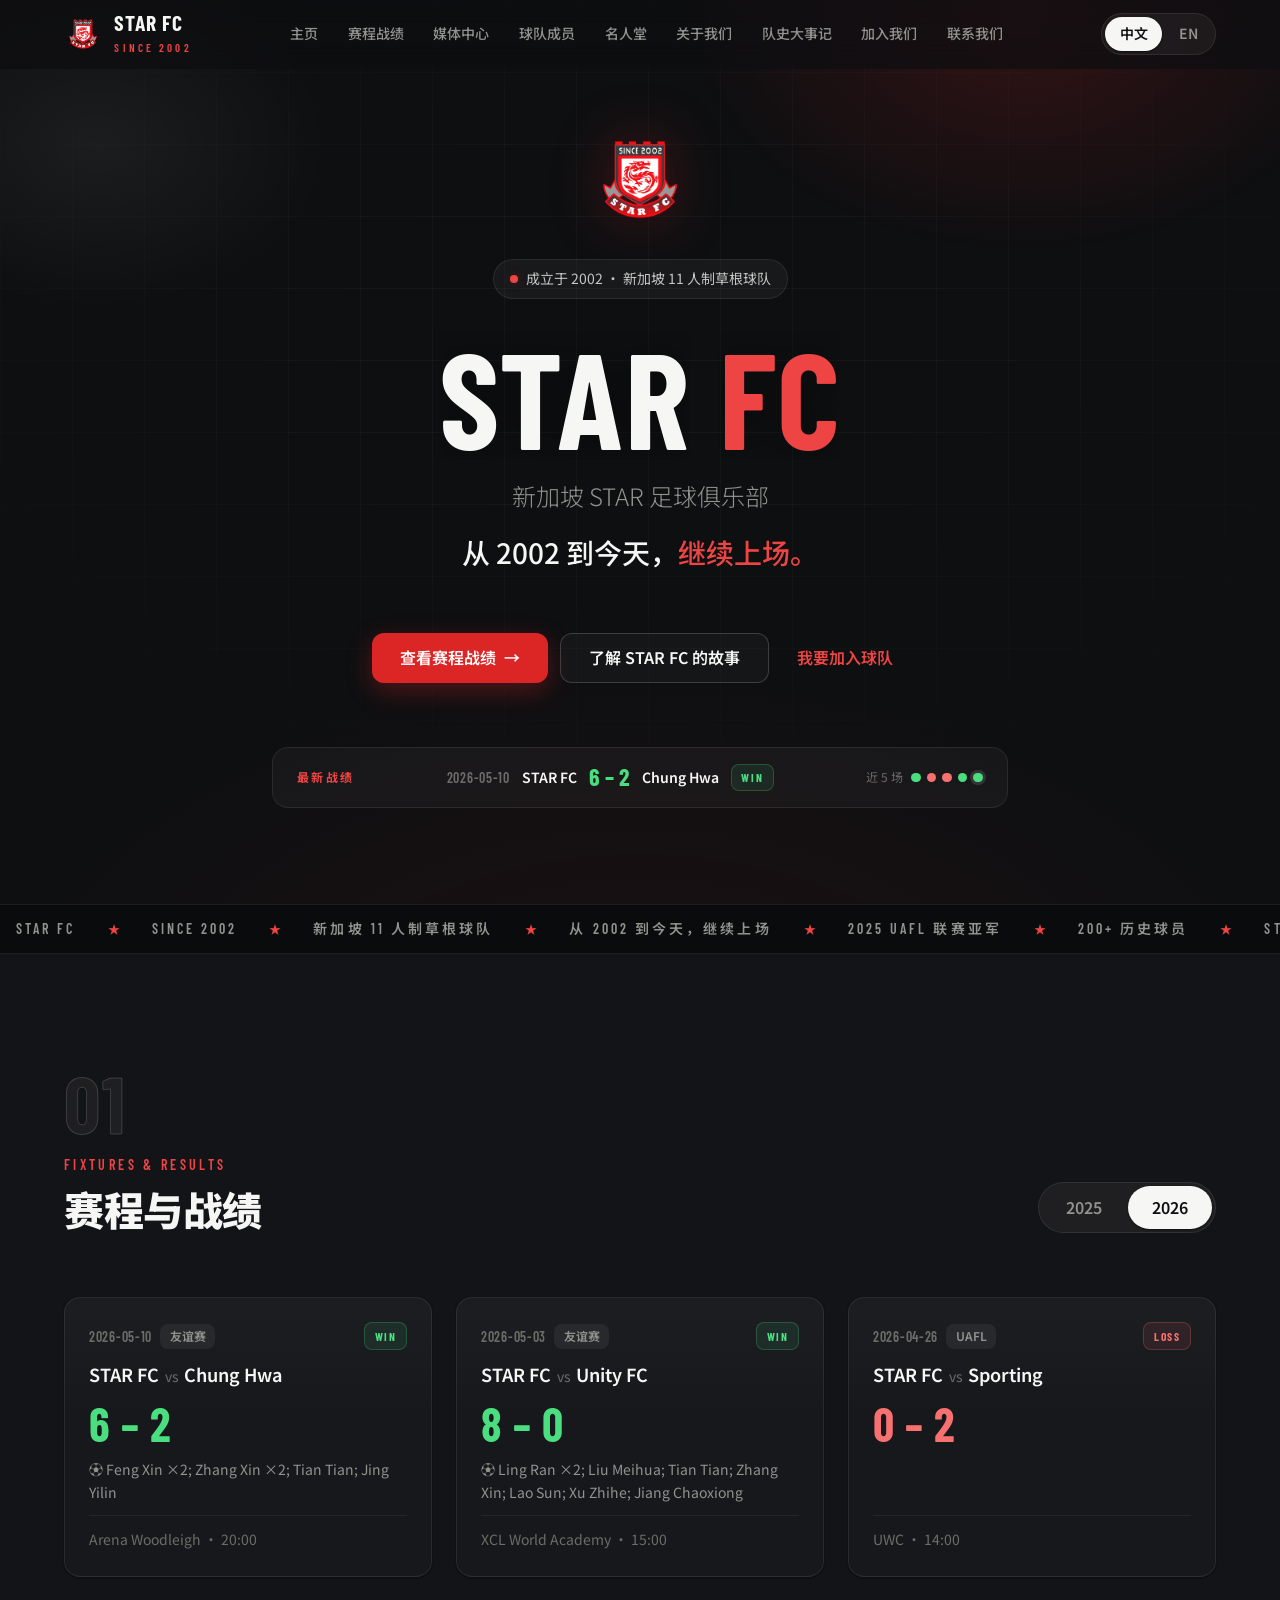
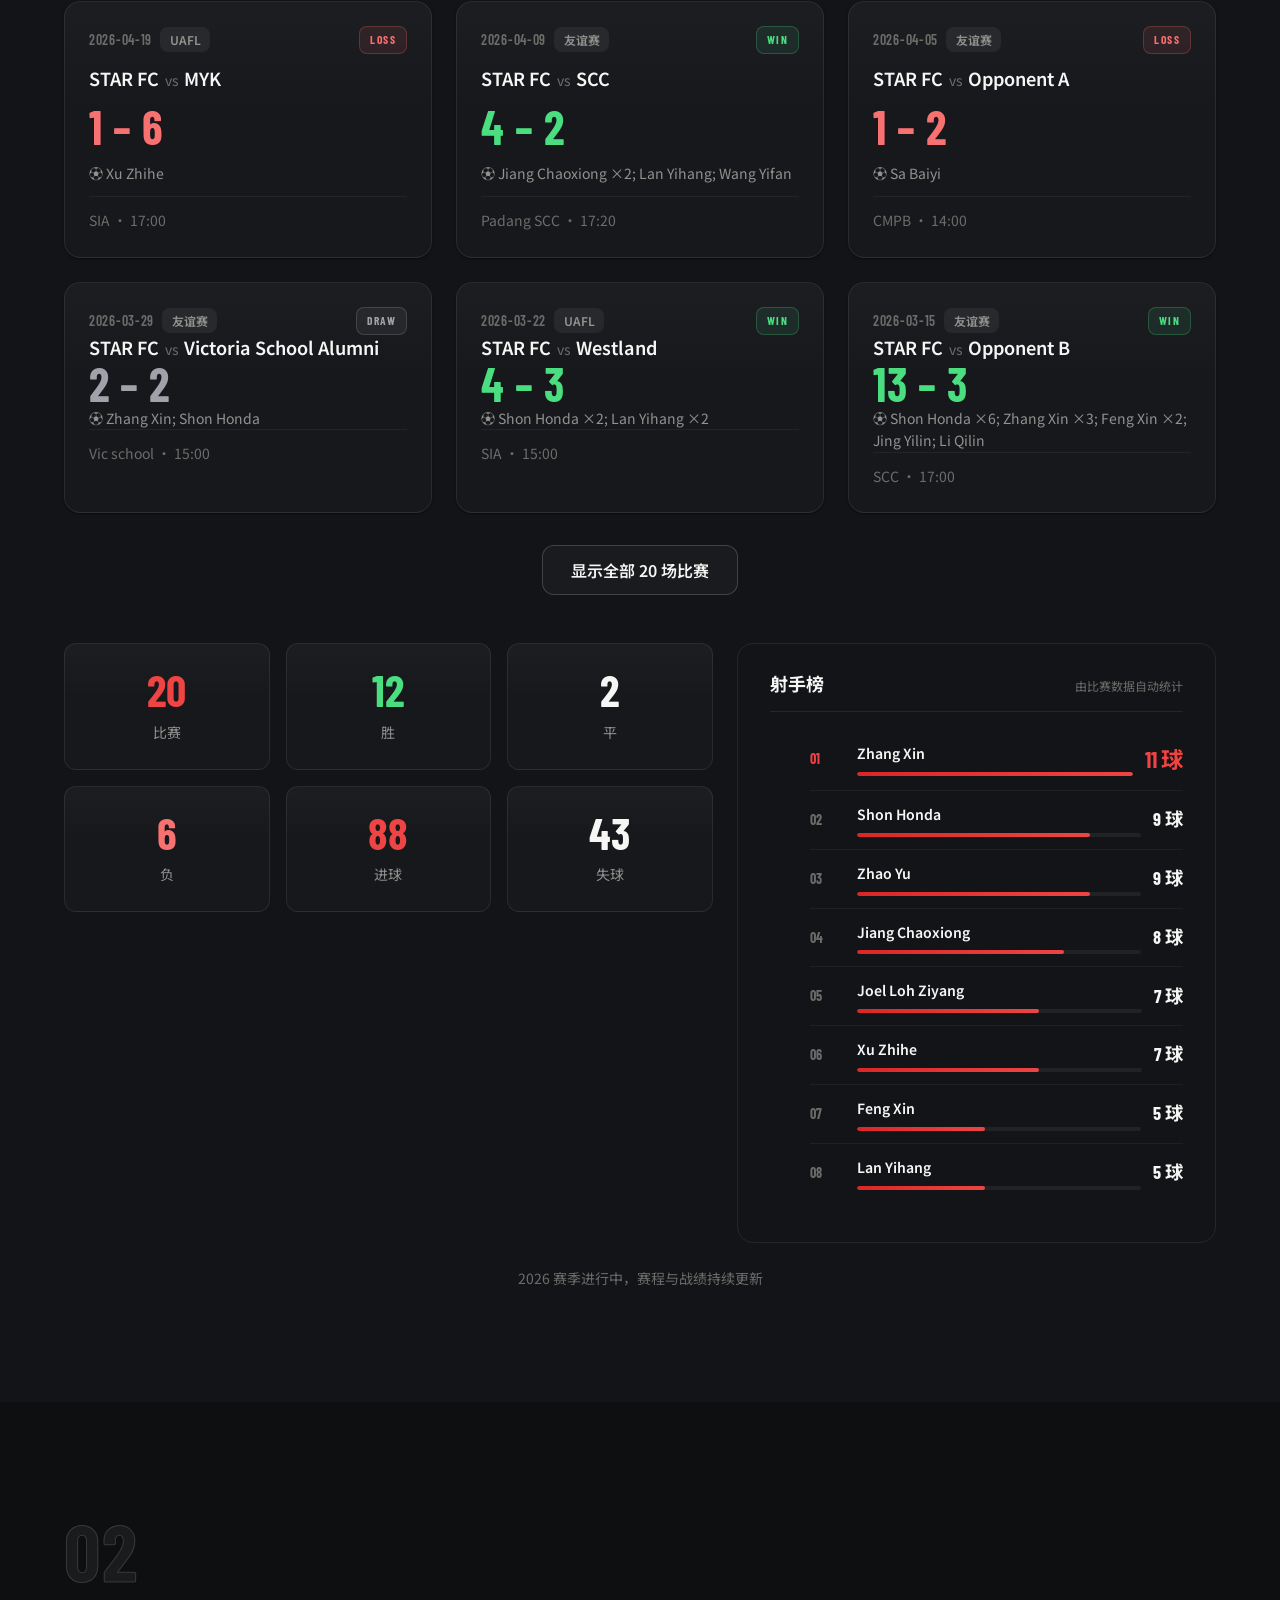
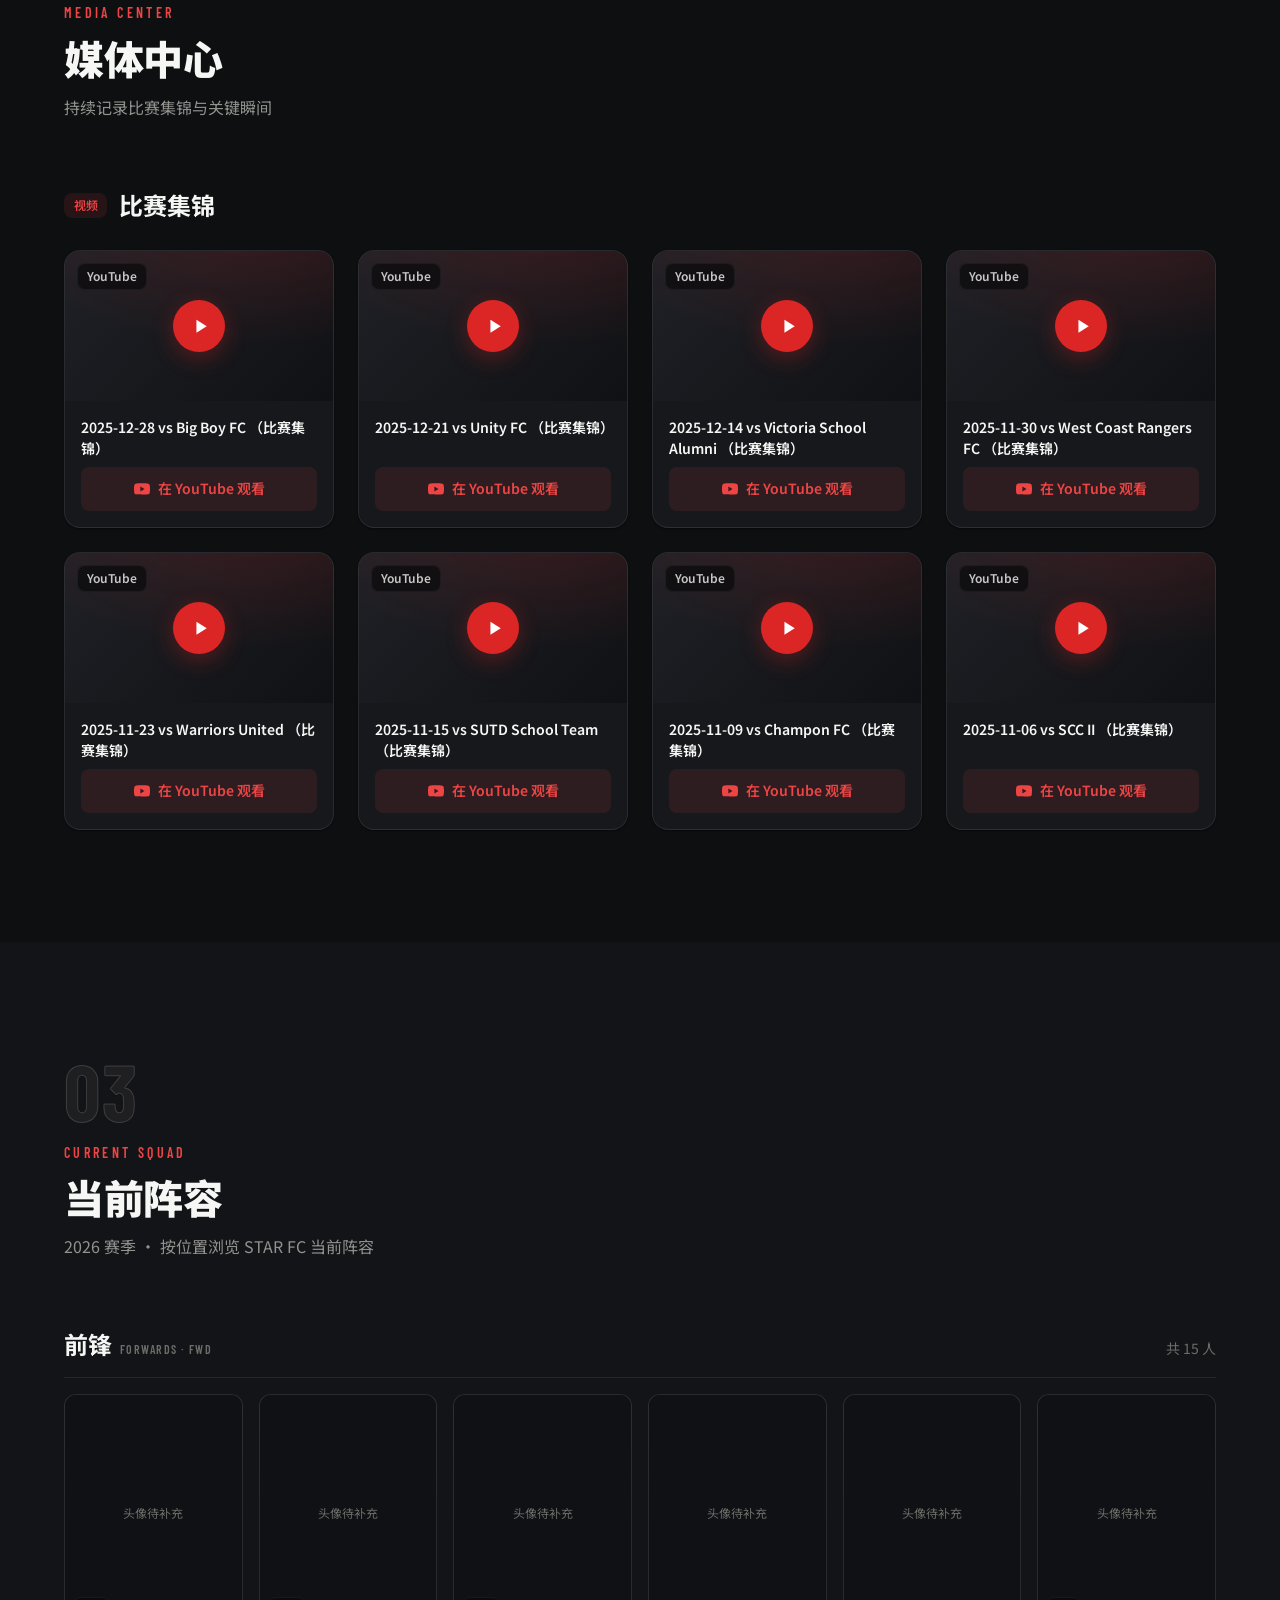
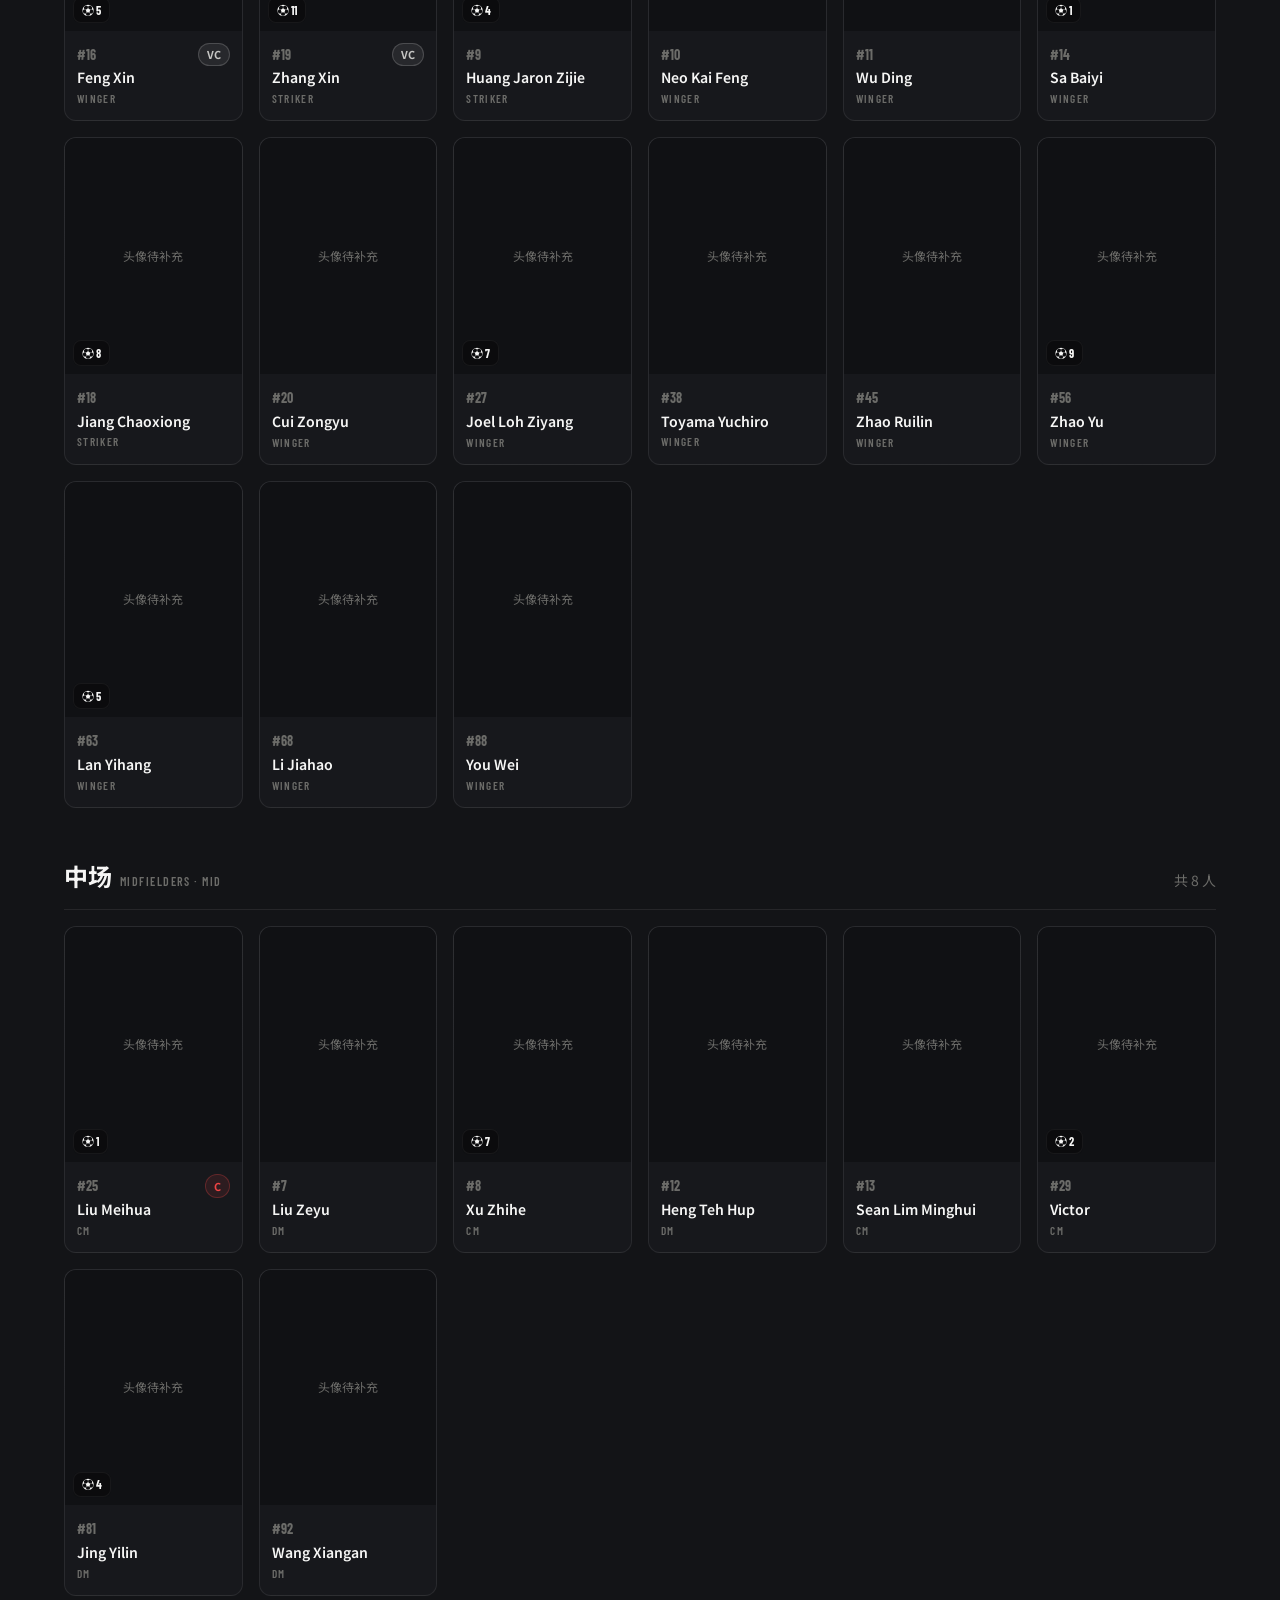
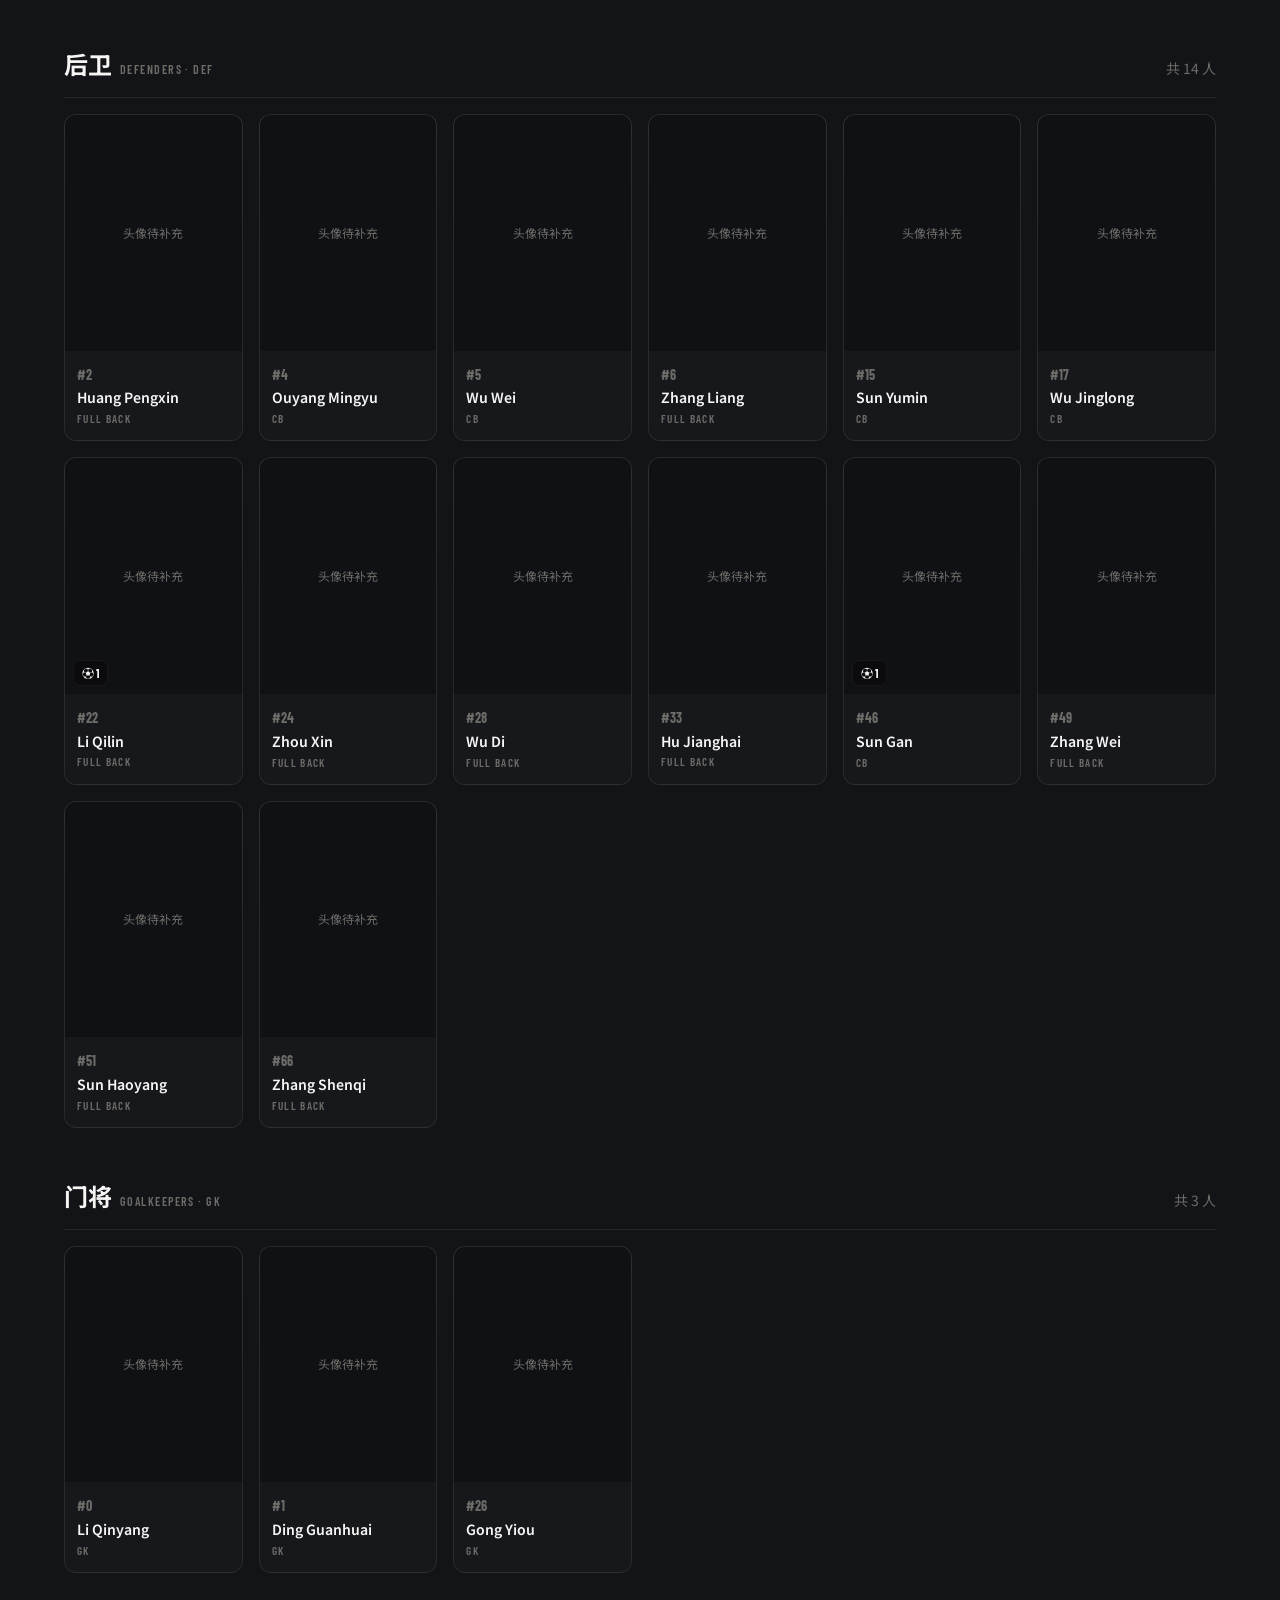
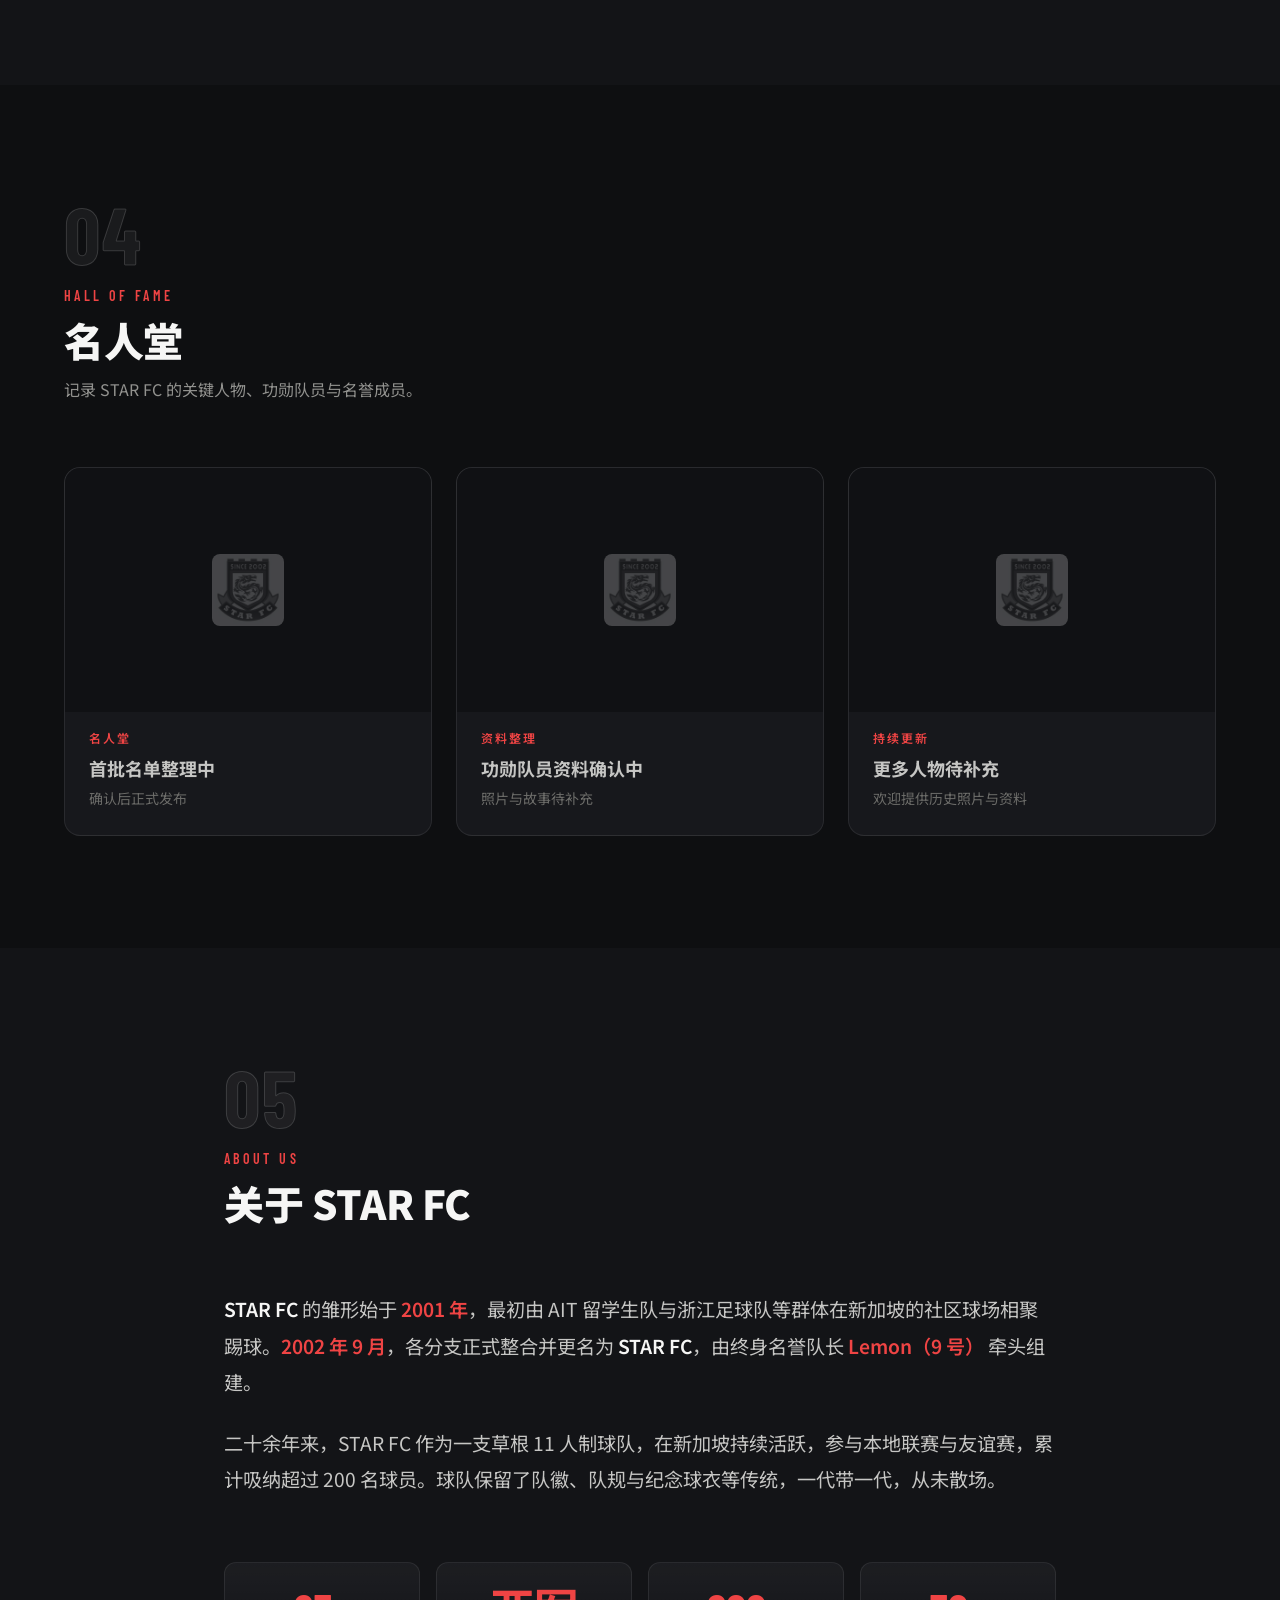
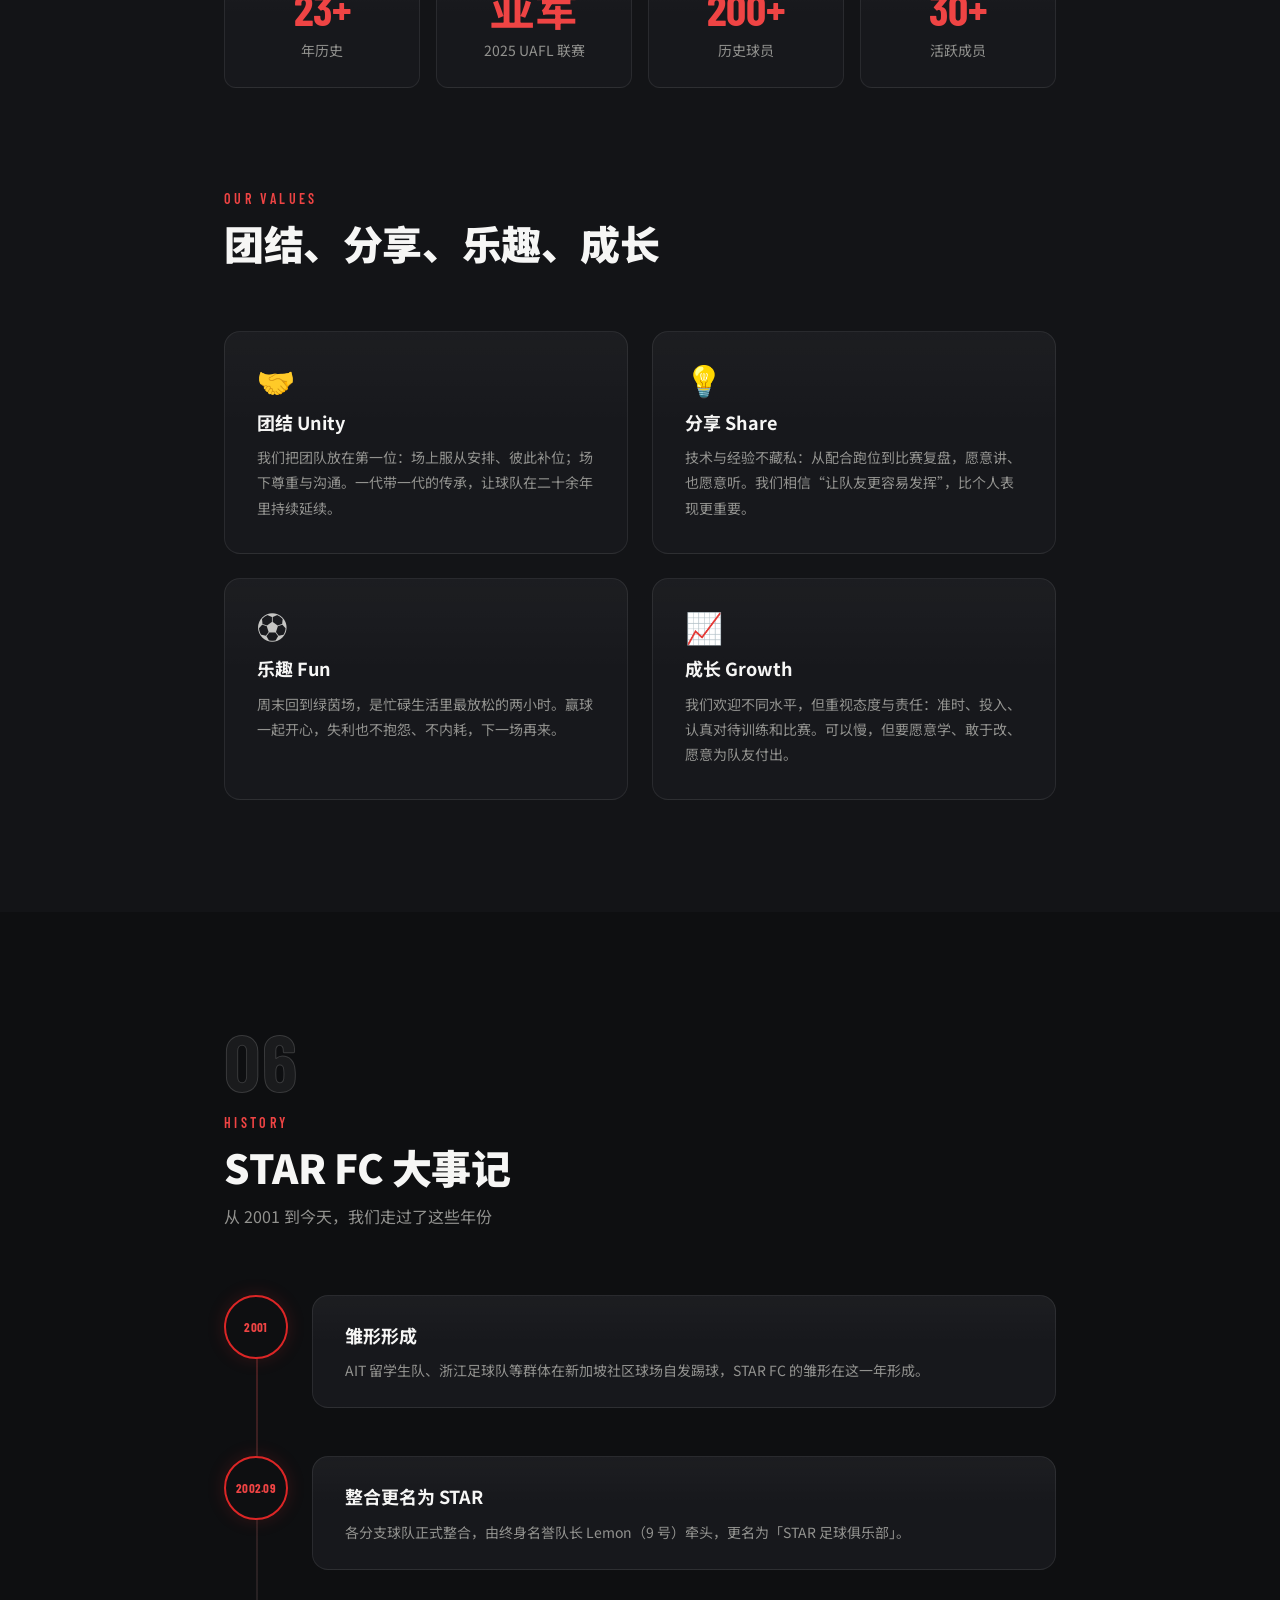
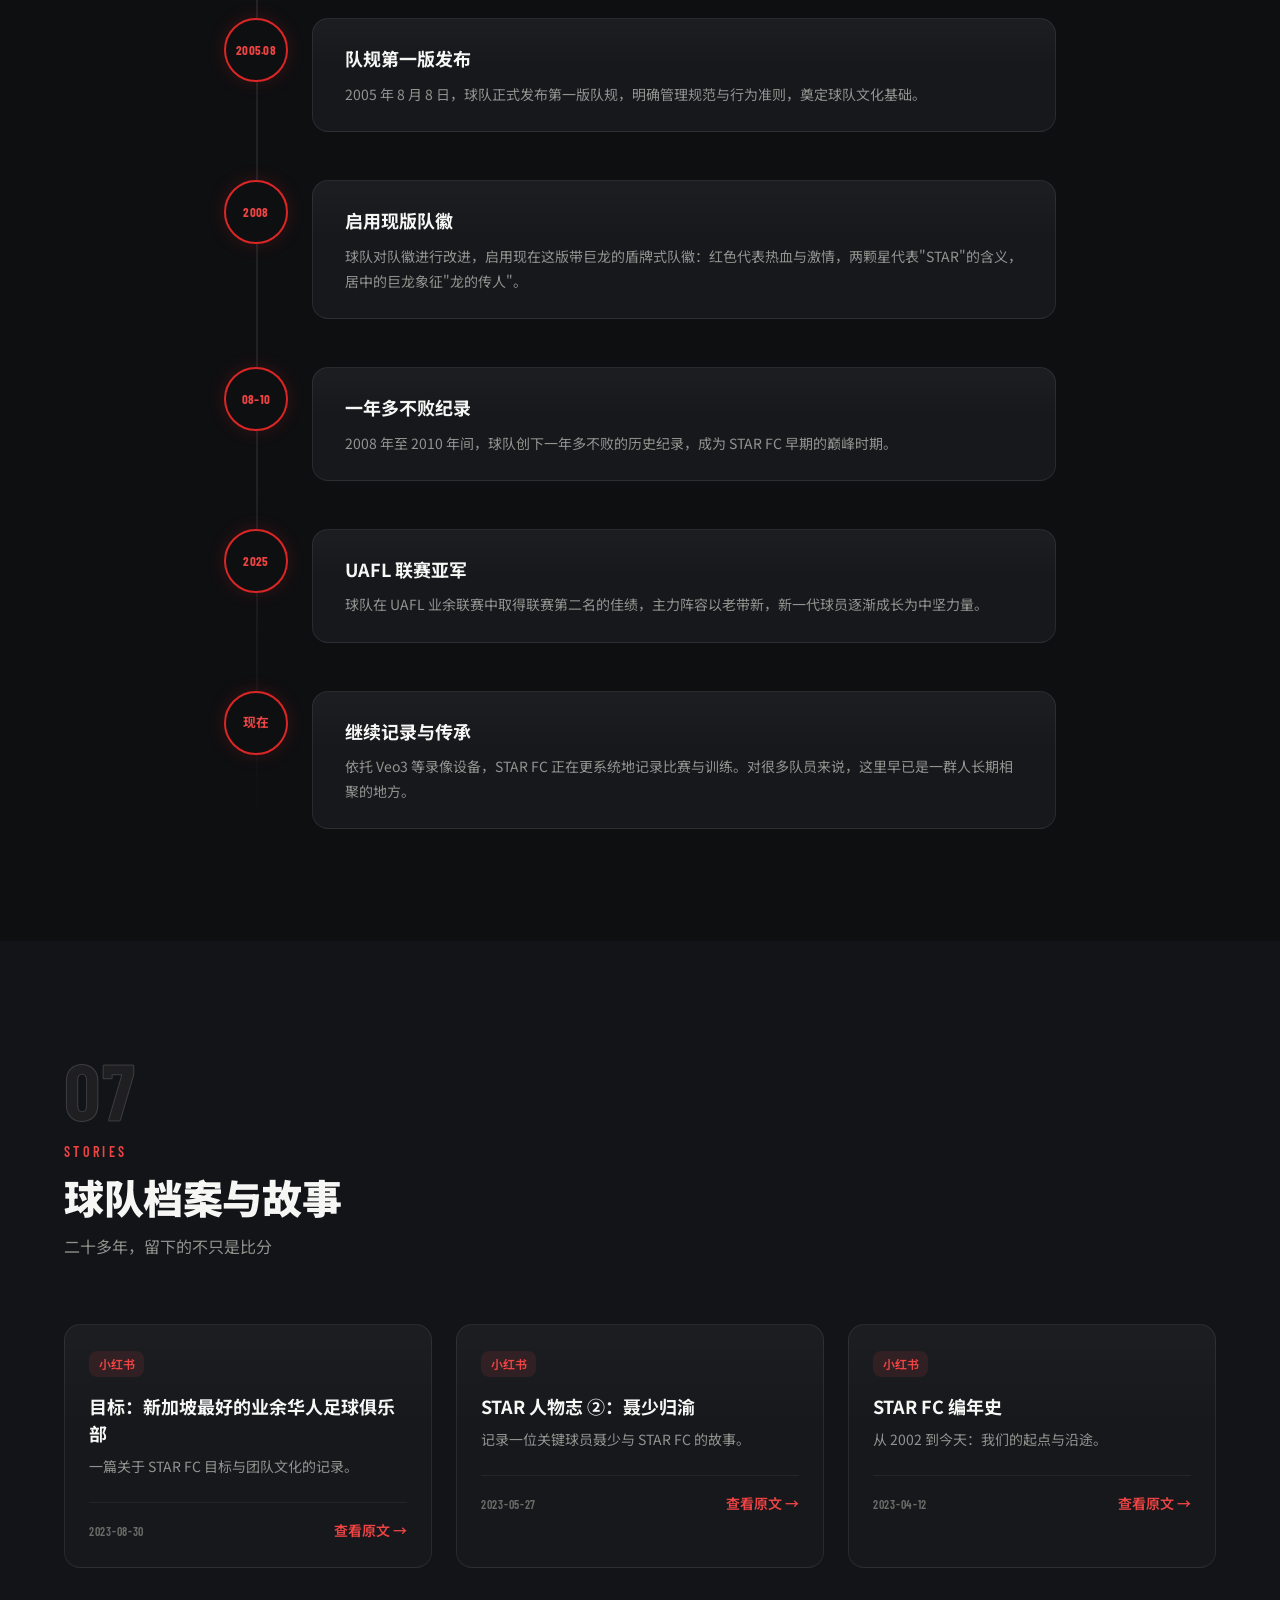
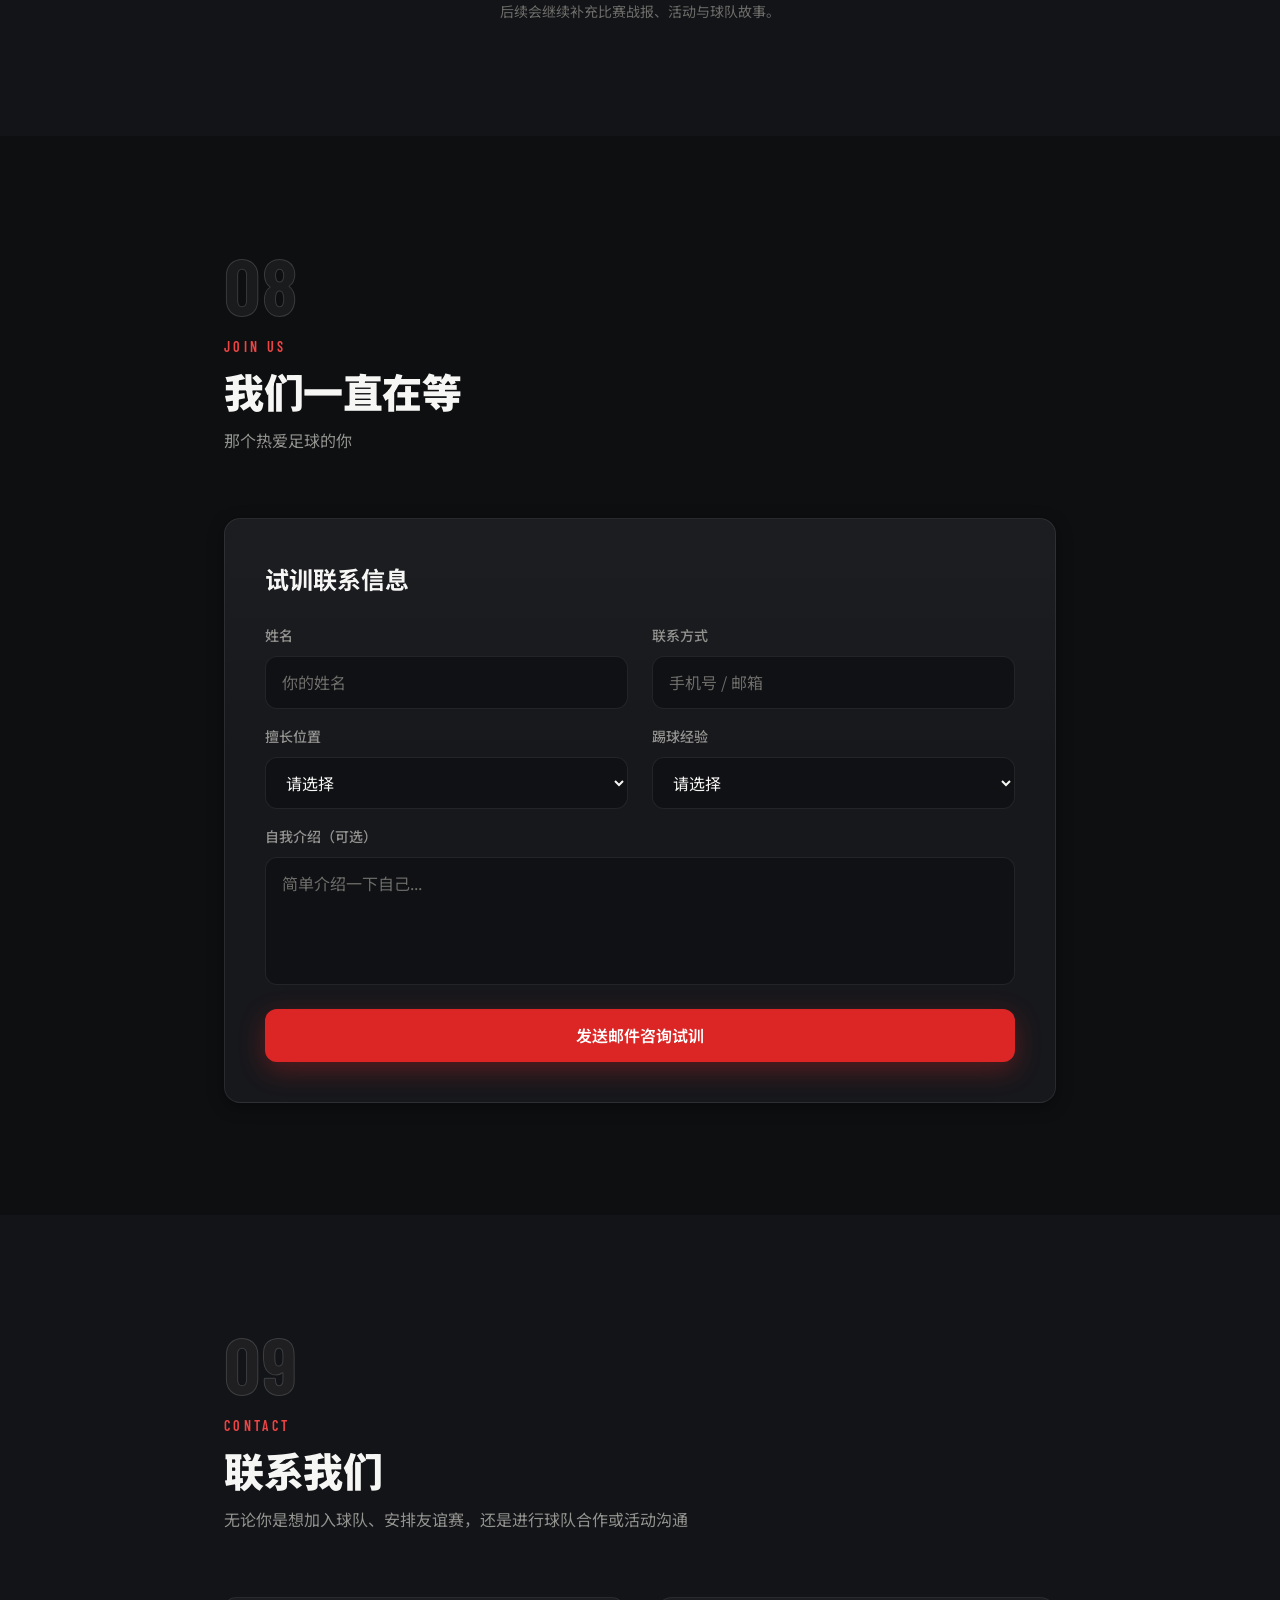
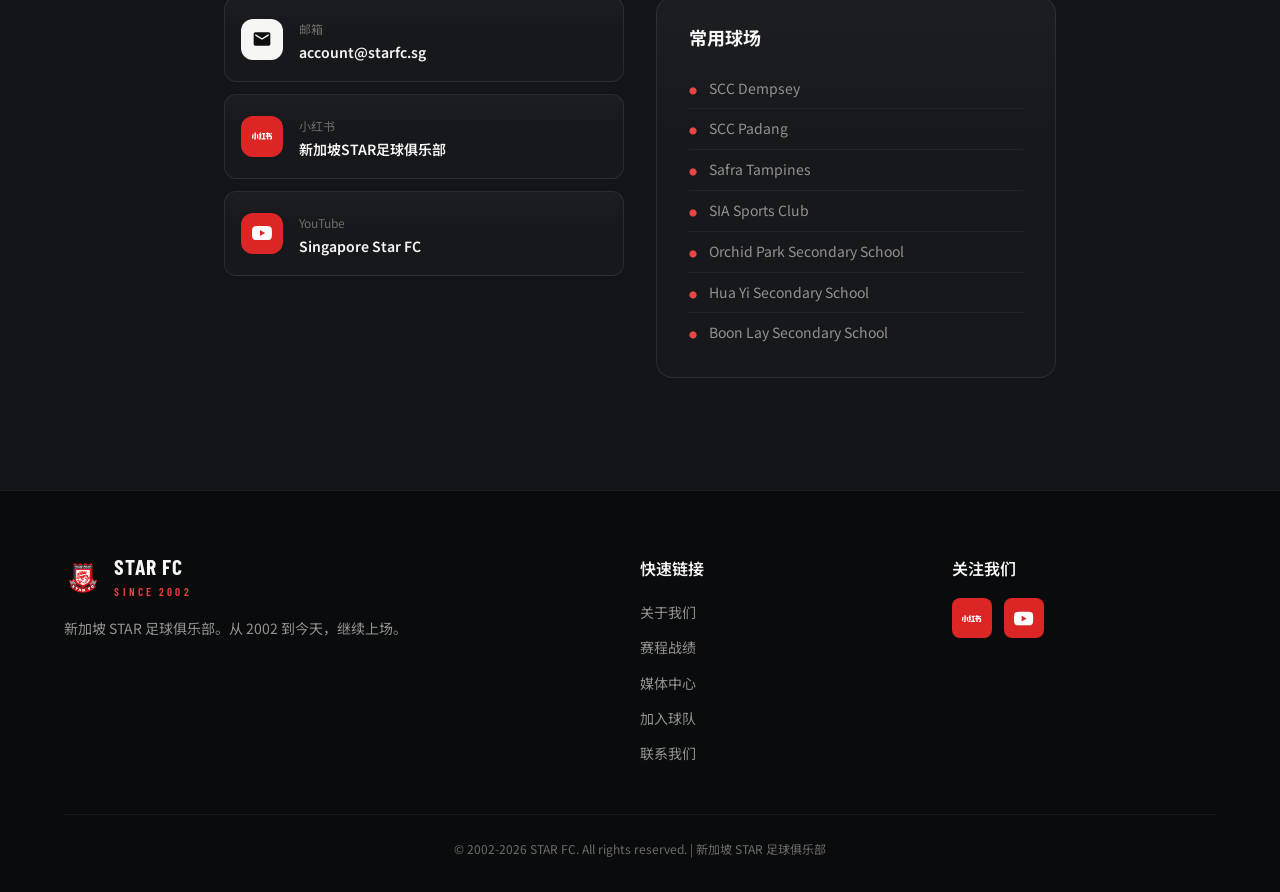
==== commit ab7877e4: "Add motion layer: scroll reveals, count-ups, kinetic hero, card tilt Modeled on the researched refer" ====
--- a/index.html
+++ b/index.html
@@ -33,6 +33,7 @@
     <link rel="preconnect" href="https://fonts.gstatic.com" crossorigin>
     <link href="https://fonts.googleapis.com/css2?family=Noto+Sans+SC:wght@300;400;500;700;900&family=Barlow+Condensed:wght@600;700&display=swap" rel="stylesheet">
     <link rel="stylesheet" href="assets/css/main.css">
+    <script>document.documentElement.classList.add('js-motion');</script>
     <!-- 站点数据（唯一维护入口）与渲染脚本 -->
     <script src="data/i18n.js" defer></script>
     <script src="data/players.js" defer></script>
@@ -131,6 +132,10 @@
     <main>
         <!-- ===== Hero ===== -->
         <section id="home" class="hero">
+            <div class="hero__glow" aria-hidden="true">
+                <span class="hero__glow-a"></span>
+                <span class="hero__glow-b"></span>
+            </div>
             <div class="container hero__inner">
                 <img src="assets/img/club/starfclogo2-256.png" alt="STAR FC 官方队徽" data-i18n-attr="alt:a11y.crestAlt" class="hero__crest" width="104" height="104" fetchpriority="high">
                 <div>
@@ -139,7 +144,7 @@
                         <span data-i18n="hero.badge">成立于 2002 · 新加坡 11 人制草根球队</span>
                     </span>
                 </div>
-                <h1 class="hero__title" translate="no">STAR <span class="hero__title-accent">FC</span></h1>
+                <h1 class="hero__title" translate="no"><span class="title-mask"><span class="title-word">STAR</span></span> <span class="title-mask"><span class="title-word hero__title-accent">FC</span></span></h1>
                 <p class="hero__subtitle" data-i18n="hero.subtitle">新加坡 STAR 足球俱乐部</p>
                 <p class="hero__tagline"><span data-i18n="hero.tagline1">从 2002 到今天，</span><span class="hero__tagline-accent" data-i18n="hero.tagline2">继续上场。</span></p>
                 <div class="hero__actions">
@@ -166,7 +171,7 @@
         <!-- ===== 赛程战绩（数据驱动：data/fixtures.js） ===== -->
         <section id="fixtures" class="section section--alt">
             <div class="container">
-<header class="section-head">
+<header class="section-head" data-reveal>
                     <div class="section-head__main">
                         <p class="section-head__index" aria-hidden="true">01</p>
                         <span class="eyebrow">Fixtures & Results</span>
@@ -185,14 +190,14 @@
                 <!-- 2025 赛季 -->
                 <div data-year-panel="2025" class="hidden">
                     <!-- 比赛卡片由 assets/js/main.js 从 data/fixtures.js 渲染 -->
-                    <div class="fixtures-grid is-collapsed" data-fixtures-list="2025"></div>
+                    <div class="fixtures-grid is-collapsed" data-fixtures-list="2025" data-reveal-stagger></div>
                     <div class="fixtures-more">
                         <button type="button" class="btn btn--secondary" data-fixtures-toggle="2025"></button>
                     </div>
                     <!-- 赛季总结：统计与射手榜均由比赛数据自动计算 -->
                     <div class="season-summary">
-                        <div class="season-stats" data-fixtures-stats="2025"></div>
-                        <aside class="scorers-board">
+                        <div class="season-stats" data-fixtures-stats="2025" data-countup data-reveal-stagger></div>
+                        <aside class="scorers-board" data-reveal>
                             <div class="scorers-board__head">
                                 <h3 class="scorers-board__title" data-i18n="fixtures.scorersTitle">射手榜</h3>
                                 <span class="scorers-board__sub" data-i18n="fixtures.scorersSub">由比赛数据自动统计</span>
@@ -204,13 +209,13 @@
 
                 <!-- 2026 赛季 -->
                 <div data-year-panel="2026">
-                    <div class="fixtures-grid is-collapsed" data-fixtures-list="2026"></div>
+                    <div class="fixtures-grid is-collapsed" data-fixtures-list="2026" data-reveal-stagger></div>
                     <div class="fixtures-more">
                         <button type="button" class="btn btn--secondary" data-fixtures-toggle="2026"></button>
                     </div>
                     <div class="season-summary">
-                        <div class="season-stats" data-fixtures-stats="2026"></div>
-                        <aside class="scorers-board">
+                        <div class="season-stats" data-fixtures-stats="2026" data-countup data-reveal-stagger></div>
+                        <aside class="scorers-board" data-reveal>
                             <div class="scorers-board__head">
                                 <h3 class="scorers-board__title" data-i18n="fixtures.scorersTitle">射手榜</h3>
                                 <span class="scorers-board__sub" data-i18n="fixtures.scorersSub">由比赛数据自动统计</span>
@@ -226,7 +231,7 @@
         <!-- ===== 媒体中心（数据驱动：data/media.js） ===== -->
         <section id="media" class="section">
             <div class="container">
-<header class="section-head">
+<header class="section-head" data-reveal>
                     <div class="section-head__main">
                         <p class="section-head__index" aria-hidden="true">02</p>
                         <span class="eyebrow">Media Center</span>
@@ -234,19 +239,19 @@
                         <p class="section-desc" data-i18n="media.desc">持续记录比赛集锦与关键瞬间</p>
                     </div>
                 </header>
-                <div class="media-head">
+                <div class="media-head" data-reveal>
                     <span class="chip chip--red" data-i18n="media.videoTag">视频</span>
                     <h3 class="media-head__title" data-i18n="media.videosTitle">比赛集锦</h3>
                 </div>
                 <!-- 视频卡片由 assets/js/main.js 从 data/media.js 渲染 -->
-                <div class="media-grid" data-media-list></div>
+                <div class="media-grid" data-media-list data-reveal-stagger></div>
             </div>
         </section>
 
         <!-- ===== 球队成员（数据驱动：data/players.js） ===== -->
         <section id="team" class="section section--alt">
             <div class="container">
-<header class="section-head">
+<header class="section-head" data-reveal>
                     <div class="section-head__main">
                         <p class="section-head__index" aria-hidden="true">03</p>
                         <span class="eyebrow">Current Squad</span>
@@ -261,7 +266,7 @@
         <!-- ===== 名人堂 ===== -->
         <section id="hall" class="section">
             <div class="container">
-<header class="section-head">
+<header class="section-head" data-reveal>
                     <div class="section-head__main">
                         <p class="section-head__index" aria-hidden="true">04</p>
                         <span class="eyebrow">Hall of Fame</span>
@@ -269,7 +274,7 @@
                         <p class="section-desc" data-i18n="hall.desc">记录 STAR FC 的关键人物、功勋队员与名誉成员。</p>
                     </div>
                 </header>
-                <div class="hall-grid">
+                <div class="hall-grid" data-reveal-stagger>
                     <article class="hall-card">
                         <div class="hall-card__photo">
                             <img src="assets/img/club/star_logo-320.jpg" alt="首批名单整理中" data-i18n-attr="alt:hall.card1.title" loading="lazy" decoding="async">
@@ -307,20 +312,20 @@
         <!-- ===== 关于我们 ===== -->
         <section id="about" class="section section--alt">
             <div class="container container--narrow">
-<header class="section-head">
+<header class="section-head" data-reveal>
                     <div class="section-head__main">
                         <p class="section-head__index" aria-hidden="true">05</p>
                         <span class="eyebrow">About Us</span>
                         <h2 class="section-title" data-i18n="about.title">关于 STAR FC</h2>
                     </div>
                 </header>
-                <div class="about-prose">
+                <div class="about-prose" data-reveal>
                     <p><span class="em-ink" translate="no">STAR FC</span><span data-i18n="about.p1a"> 的雏形始于 </span><span class="em-red" data-i18n="about.p1b">2001 年</span><span data-i18n="about.p1c">，最初由 AIT 留学生队与浙江足球队等群体在新加坡的社区球场相聚踢球。</span><span class="em-red" data-i18n="about.p1d">2002 年 9 月</span><span data-i18n="about.p1e">，各分支正式整合并更名为 </span><span class="em-ink" translate="no">STAR FC</span><span data-i18n="about.p1f">，由终身名誉队长 </span><span class="em-red" data-i18n="about.p1g">Lemon（9 号）</span><span data-i18n="about.p1h"> 牵头组建。</span></p>
                     <p data-i18n="about.p2">二十余年来，STAR FC 作为一支草根 11 人制球队，在新加坡持续活跃，参与本地联赛与友谊赛，累计吸纳超过 200 名球员。球队保留了队徽、队规与纪念球衣等传统，一代带一代，从未散场。</p>
                 </div>
-                <div class="about-stats">
+                <div class="about-stats" data-reveal-stagger data-countup>
                     <div class="stat-tile stat-tile--accent">
-                        <p class="stat-tile__value">23+</p>
+                        <p class="stat-tile__value" data-count="23" data-count-suffix="+">23+</p>
                         <p class="stat-tile__label" data-i18n="about.stat1Label">年历史</p>
                     </div>
                     <div class="stat-tile stat-tile--accent">
@@ -328,22 +333,22 @@
                         <p class="stat-tile__label" data-i18n="about.stat2Label">2025 UAFL 联赛</p>
                     </div>
                     <div class="stat-tile stat-tile--accent">
-                        <p class="stat-tile__value">200+</p>
+                        <p class="stat-tile__value" data-count="200" data-count-suffix="+">200+</p>
                         <p class="stat-tile__label" data-i18n="about.stat3Label">历史球员</p>
                     </div>
                     <div class="stat-tile stat-tile--accent">
-                        <p class="stat-tile__value">30+</p>
+                        <p class="stat-tile__value" data-count="30" data-count-suffix="+">30+</p>
                         <p class="stat-tile__label" data-i18n="about.stat4Label">活跃成员</p>
                     </div>
                 </div>
                 <div class="values">
-                    <header class="section-head section-head--sub">
+                    <header class="section-head section-head--sub" data-reveal>
                         <div class="section-head__main">
                             <span class="eyebrow">Our Values</span>
                             <h3 class="section-title" data-i18n="about.valuesTitle">团结、分享、乐趣、成长</h3>
                         </div>
                     </header>
-                    <div class="values-grid">
+                    <div class="values-grid" data-reveal-stagger>
                         <article class="value-card">
                             <div class="value-card__emoji" aria-hidden="true">🤝</div>
                             <h4 class="value-card__title" data-i18n="about.v1.title">团结 Unity</h4>
@@ -372,7 +377,7 @@
         <!-- ===== 队史大事记 ===== -->
         <section id="history" class="section">
             <div class="container container--narrow">
-<header class="section-head">
+<header class="section-head" data-reveal>
                     <div class="section-head__main">
                         <p class="section-head__index" aria-hidden="true">06</p>
                         <span class="eyebrow">History</span>
@@ -381,49 +386,49 @@
                     </div>
                 </header>
                 <div class="timeline">
-                    <div class="timeline__item">
+                    <div class="timeline__item" data-reveal>
                         <div class="timeline__year">2001</div>
                         <div class="timeline__card">
                             <h3 class="timeline__title" data-i18n="history.i1.title">雏形形成</h3>
                             <p class="timeline__body" data-i18n="history.i1.body">AIT 留学生队、浙江足球队等群体在新加坡社区球场自发踢球，STAR FC 的雏形在这一年形成。</p>
                         </div>
                     </div>
-                    <div class="timeline__item">
+                    <div class="timeline__item" data-reveal>
                         <div class="timeline__year">2002.09</div>
                         <div class="timeline__card">
                             <h3 class="timeline__title" data-i18n="history.i2.title">整合更名为 STAR</h3>
                             <p class="timeline__body" data-i18n="history.i2.body">各分支球队正式整合，由终身名誉队长 Lemon（9 号）牵头，更名为「STAR 足球俱乐部」。</p>
                         </div>
                     </div>
-                    <div class="timeline__item">
+                    <div class="timeline__item" data-reveal>
                         <div class="timeline__year">2005.08</div>
                         <div class="timeline__card">
                             <h3 class="timeline__title" data-i18n="history.i3.title">队规第一版发布</h3>
                             <p class="timeline__body" data-i18n="history.i3.body">2005 年 8 月 8 日，球队正式发布第一版队规，明确管理规范与行为准则，奠定球队文化基础。</p>
                         </div>
                     </div>
-                    <div class="timeline__item">
+                    <div class="timeline__item" data-reveal>
                         <div class="timeline__year">2008</div>
                         <div class="timeline__card">
                             <h3 class="timeline__title" data-i18n="history.i4.title">启用现版队徽</h3>
                             <p class="timeline__body" data-i18n="history.i4.body">球队对队徽进行改进，启用现在这版带巨龙的盾牌式队徽：红色代表热血与激情，两颗星代表"STAR"的含义，居中的巨龙象征"龙的传人"。</p>
                         </div>
                     </div>
-                    <div class="timeline__item">
+                    <div class="timeline__item" data-reveal>
                         <div class="timeline__year">08–10</div>
                         <div class="timeline__card">
                             <h3 class="timeline__title" data-i18n="history.i5.title">一年多不败纪录</h3>
                             <p class="timeline__body" data-i18n="history.i5.body">2008 年至 2010 年间，球队创下一年多不败的历史纪录，成为 STAR FC 早期的巅峰时期。</p>
                         </div>
                     </div>
-                    <div class="timeline__item">
+                    <div class="timeline__item" data-reveal>
                         <div class="timeline__year">2025</div>
                         <div class="timeline__card">
                             <h3 class="timeline__title" data-i18n="history.i6.title">UAFL 联赛亚军</h3>
                             <p class="timeline__body" data-i18n="history.i6.body">球队在 UAFL 业余联赛中取得联赛第二名的佳绩，主力阵容以老带新，新一代球员逐渐成长为中坚力量。</p>
                         </div>
                     </div>
-                    <div class="timeline__item">
+                    <div class="timeline__item" data-reveal>
                         <div class="timeline__year" data-i18n="history.i7.year">现在</div>
                         <div class="timeline__card">
                             <h3 class="timeline__title" data-i18n="history.i7.title">继续记录与传承</h3>
@@ -437,7 +442,7 @@
         <!-- ===== 球队档案与故事 ===== -->
         <section id="stories" class="section section--alt">
             <div class="container">
-<header class="section-head">
+<header class="section-head" data-reveal>
                     <div class="section-head__main">
                         <p class="section-head__index" aria-hidden="true">07</p>
                         <span class="eyebrow">Stories</span>
@@ -445,7 +450,7 @@
                         <p class="section-desc" data-i18n="stories.desc">二十多年，留下的不只是比分</p>
                     </div>
                 </header>
-                <div class="stories-grid">
+                <div class="stories-grid" data-reveal-stagger>
                     <a href="http://xhslink.com/o/65x7g6P3zwi" target="_blank" rel="noopener noreferrer" class="story-card">
                         <span><span class="chip chip--red" data-i18n="stories.tag">小红书</span></span>
                         <h3 class="story-card__title" data-i18n="stories.s1.title">目标：新加坡最好的业余华人足球俱乐部</h3>
@@ -474,14 +479,14 @@
                         </div>
                     </a>
                 </div>
-                <p class="stories-note" data-i18n="stories.note">后续会继续补充比赛战报、活动与球队故事。</p>
+                <p class="stories-note" data-reveal data-i18n="stories.note">后续会继续补充比赛战报、活动与球队故事。</p>
             </div>
         </section>
 
         <!-- ===== 加入我们 ===== -->
         <section id="join" class="section">
             <div class="container container--narrow">
-<header class="section-head">
+<header class="section-head" data-reveal>
                     <div class="section-head__main">
                         <p class="section-head__index" aria-hidden="true">08</p>
                         <span class="eyebrow">Join Us</span>
@@ -489,7 +494,7 @@
                         <p class="section-desc" data-i18n="join.subtitle">那个热爱足球的你</p>
                     </div>
                 </header>
-                <div class="join-card">
+                <div class="join-card" data-reveal>
                     <h3 class="join-card__title" data-i18n="join.formTitle">试训联系信息</h3>
                     <div class="form-grid">
                         <div class="form-field">
@@ -532,7 +537,7 @@
         <!-- ===== 联系我们 ===== -->
         <section id="contact" class="section section--alt">
             <div class="container container--narrow">
-<header class="section-head">
+<header class="section-head" data-reveal>
                     <div class="section-head__main">
                         <p class="section-head__index" aria-hidden="true">09</p>
                         <span class="eyebrow">Contact</span>
@@ -541,7 +546,7 @@
                     </div>
                 </header>
                 <div class="contact-grid">
-                    <div class="contact-list">
+                    <div class="contact-list" data-reveal-stagger>
                         <a href="mailto:account@starfc.sg" class="contact-item">
                             <span class="contact-item__icon contact-item__icon--ink" aria-hidden="true">
                                 <svg viewBox="0 0 24 24"><path d="M20 4H4c-1.1 0-2 .9-2 2v12c0 1.1.9 2 2 2h16c1.1 0 2-.9 2-2V6c0-1.1-.9-2-2-2zm0 4l-8 5-8-5V6l8 5 8-5v2z"/></svg>
@@ -570,7 +575,7 @@
                             </span>
                         </a>
                     </div>
-                    <div class="venues-card">
+                    <div class="venues-card" data-reveal>
                         <h3 class="venues-card__title" data-i18n="contact.venues">常用球场</h3>
                         <ul>
                             <li>SCC Dempsey</li>
--- a/assets/css/main.css
+++ b/assets/css/main.css
@@ -428,12 +428,22 @@
   min-height: 92svh;
   padding: calc(var(--nav-h) + var(--sp-8)) 0 var(--sp-9);
   background:
-    radial-gradient(56rem 32rem at 80% -12%, rgba(220, 38, 38, 0.17) 0%, transparent 62%),
-    radial-gradient(44rem 28rem at 8% 6%, rgba(255, 255, 255, 0.055) 0%, transparent 56%),
     radial-gradient(70rem 42rem at 50% 118%, rgba(220, 38, 38, 0.07) 0%, transparent 60%),
     var(--bg);
   overflow: hidden;
   text-align: center;
+}
+/* 泛光灯光斑（独立层，供 JS 视差驱动） */
+.hero__glow { position: absolute; inset: 0; pointer-events: none; }
+.hero__glow-a,
+.hero__glow-b { position: absolute; will-change: transform; }
+.hero__glow-a {
+  top: -20rem; right: -14rem; width: 60rem; height: 42rem;
+  background: radial-gradient(closest-side, rgba(220, 38, 38, 0.18), transparent 70%);
+}
+.hero__glow-b {
+  top: -8rem; left: -18rem; width: 48rem; height: 34rem;
+  background: radial-gradient(closest-side, rgba(255, 255, 255, 0.06), transparent 65%);
 }
 .hero::before {
   content: '';
@@ -1406,3 +1416,82 @@
   font-size: var(--text-xs);
   color: var(--text-faint);
 }
+
+/* =====================================================================
+   11. 动效层（零依赖）
+   参考：FC Porto Memorial（滚动叙事）/ Audi F1（动态大字）/ WC26 Album（卡片倾斜）
+   规则：统一 expo-out 缓动；prefers-reduced-motion 全部关闭；
+   JS 未启用（无 .js-motion）时一切静态可见；JS 异常时 2.5s 安全网自动显示。
+   ===================================================================== */
+:root { --ease-out: cubic-bezier(0.16, 1, 0.3, 1); }
+
+/* ---- 滚动渐入 ----
+   隐藏态只作用于 JS 武装过的 .reveal-armed；JS 未运行/出错时页面完全静态可见。 */
+.reveal-armed {
+  opacity: 0;
+  transform: translateY(26px);
+}
+.reveal-armed.is-in {
+  opacity: 1;
+  transform: none;
+  transition: opacity 0.7s var(--ease-out), transform 0.7s var(--ease-out);
+  transition-delay: var(--reveal-delay, 0ms);
+}
+.reveal-armed.is-in.instant { transition: none; }
+
+/* ---- Hero 入场编排（仅首次加载，CSS 驱动） ---- */
+@keyframes rise {
+  from { opacity: 0; transform: translateY(26px); }
+  to { opacity: 1; transform: none; }
+}
+@keyframes word-up { from { transform: translateY(108%); } to { transform: none; } }
+.title-mask { display: inline-block; overflow: hidden; vertical-align: bottom; }
+.title-word { display: inline-block; }
+.js-motion .title-word { animation: word-up 0.95s var(--ease-out) 0.25s both; }
+.js-motion .title-mask:nth-of-type(2) .title-word { animation-delay: 0.38s; }
+.js-motion .hero__crest { animation: rise 0.8s var(--ease-out) 0.08s both; }
+.js-motion .hero__badge { animation: rise 0.7s var(--ease-out) 0.2s both; }
+.js-motion .hero__subtitle { animation: rise 0.7s var(--ease-out) 0.55s both; }
+.js-motion .hero__tagline { animation: rise 0.7s var(--ease-out) 0.65s both; }
+.js-motion .hero__actions { animation: rise 0.7s var(--ease-out) 0.78s both; }
+.js-motion .hero-latest { animation: rise 0.7s var(--ease-out) 0.95s both; }
+.js-motion .hero-next { animation: rise 0.7s var(--ease-out) 1.08s both; }
+.hero__inner { will-change: transform, opacity; }
+
+/* ---- 射手榜数据条生长（随 board 渐入，逐行错峰） ---- */
+.scorers-board.reveal-armed .scorers-board__bar-fill { transform: scaleX(0); transform-origin: left; }
+.scorers-board.reveal-armed.is-in .scorers-board__bar-fill {
+  transform: scaleX(1);
+  transition: transform 0.9s var(--ease-out);
+  transition-delay: calc(var(--i, 0) * 90ms + 150ms);
+}
+.scorers-board.reveal-armed.is-in.instant .scorers-board__bar-fill { transition: none; }
+
+/* ---- 大事记：年份节点弹出 ---- */
+.timeline__item.reveal-armed .timeline__year { opacity: 0; transform: scale(0.6); }
+.timeline__item.reveal-armed.is-in .timeline__year {
+  opacity: 1;
+  transform: none;
+  transition: opacity 0.5s var(--ease-out) 0.15s, transform 0.5s var(--ease-out) 0.15s;
+}
+
+/* ---- 球员卡倾斜光泽（JS 设置 --mx/--my） ---- */
+.js-motion .player-card__photo::after {
+  content: '';
+  position: absolute;
+  inset: 0;
+  opacity: 0;
+  pointer-events: none;
+  background: radial-gradient(22rem 22rem at var(--mx, 50%) var(--my, 50%), rgba(255, 255, 255, 0.13), transparent 55%);
+  transition: opacity 0.25s ease;
+}
+.js-motion .player-card.is-tilting .player-card__photo::after { opacity: 1; }
+.js-motion .player-card.is-tilting { border-color: var(--line-strong); box-shadow: var(--shadow-sm); }
+
+/* ---- reduced-motion：动效层全部关闭（全局降级规则之外的兜底） ---- */
+@media (prefers-reduced-motion: reduce) {
+  .reveal-armed { opacity: 1 !important; transform: none !important; transition: none !important; }
+  .scorers-board.reveal-armed .scorers-board__bar-fill { transform: scaleX(1) !important; transition: none !important; }
+  .timeline__item.reveal-armed .timeline__year { opacity: 1 !important; transform: none !important; }
+  .js-motion .player-card__photo::after { display: none; }
+}
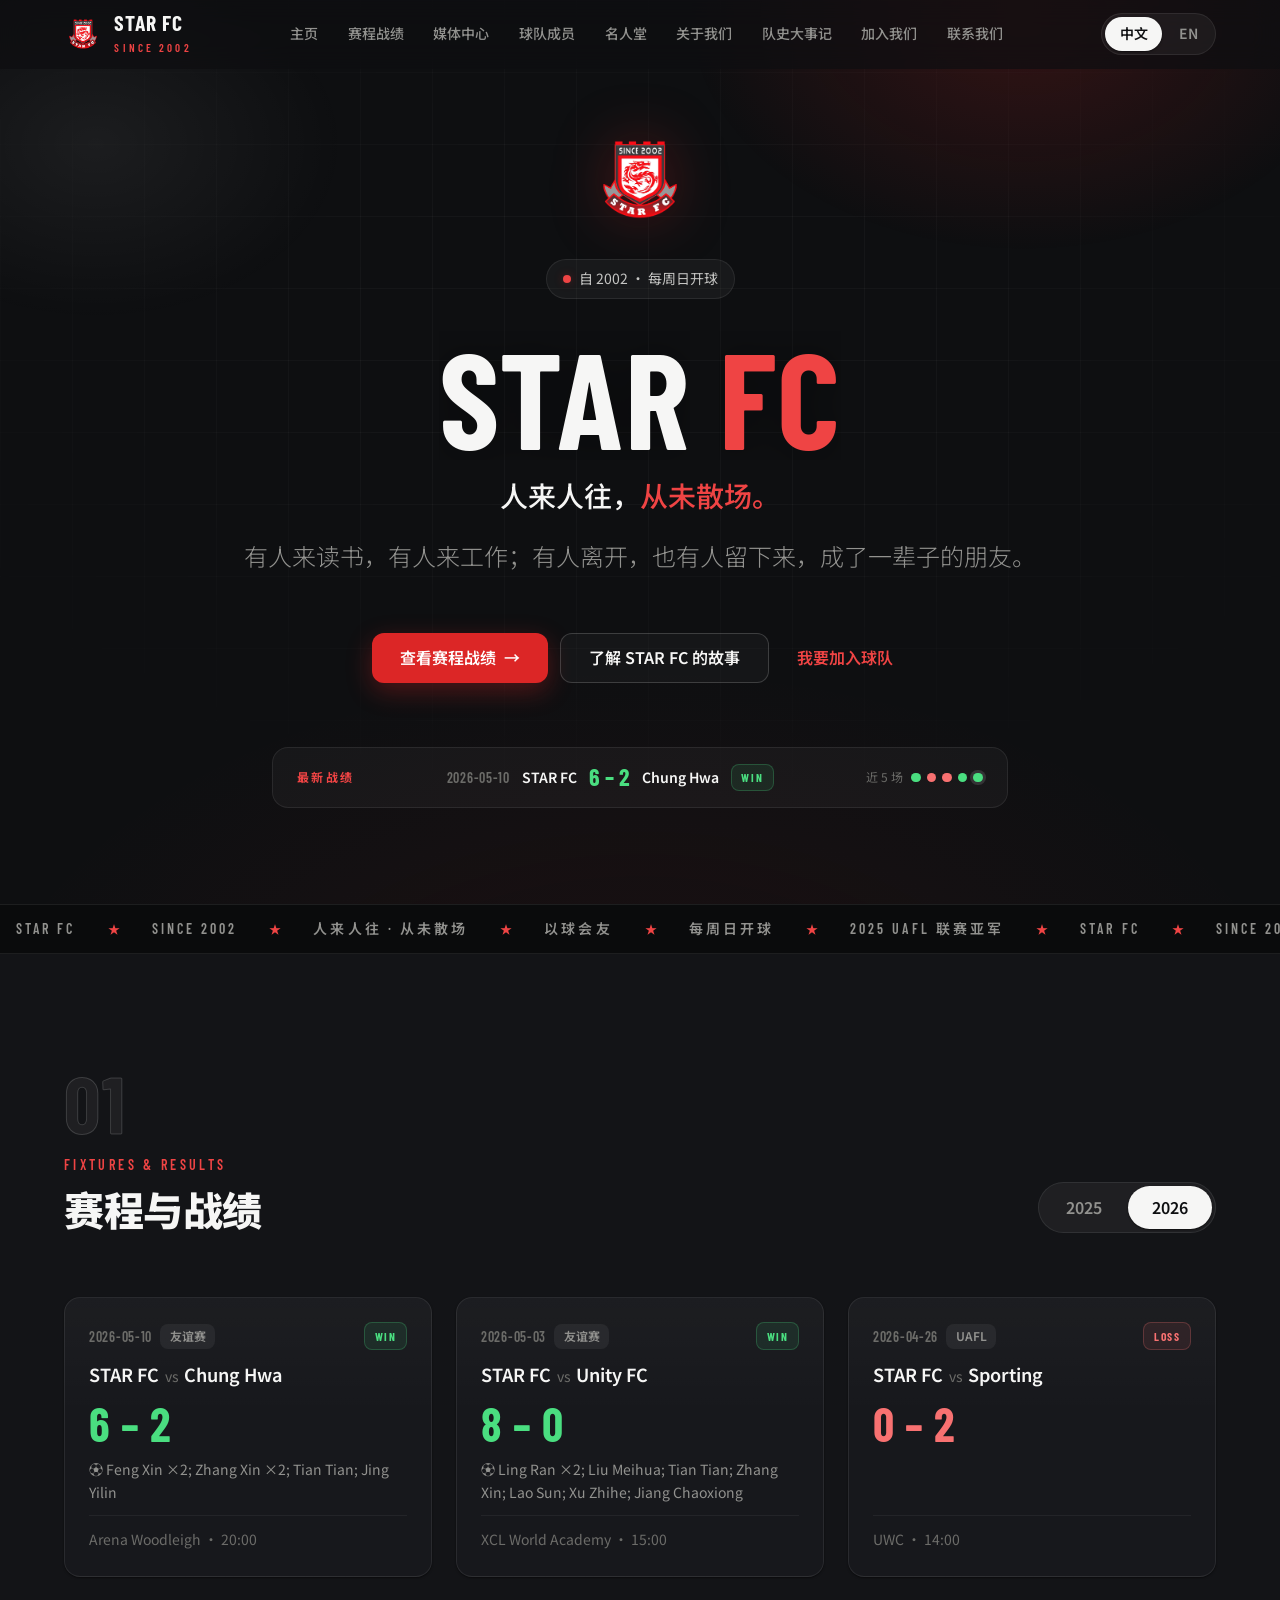
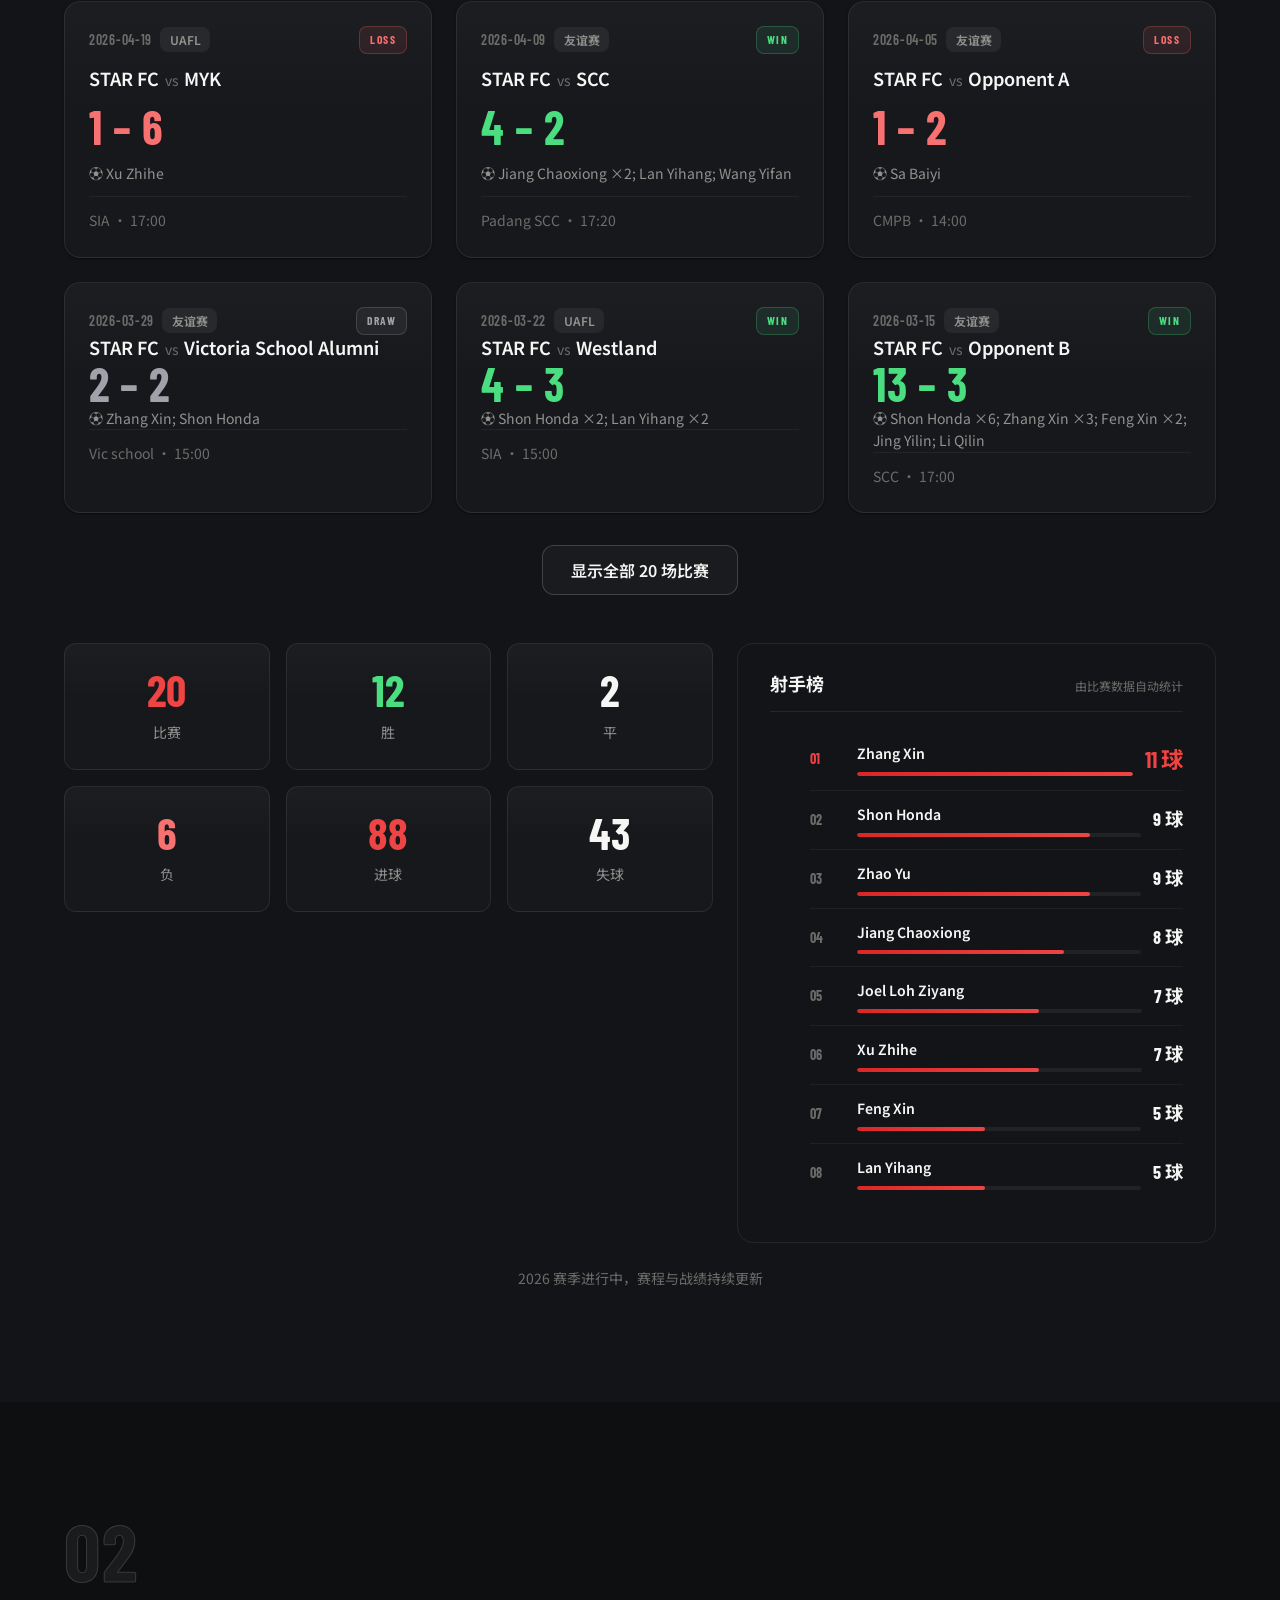
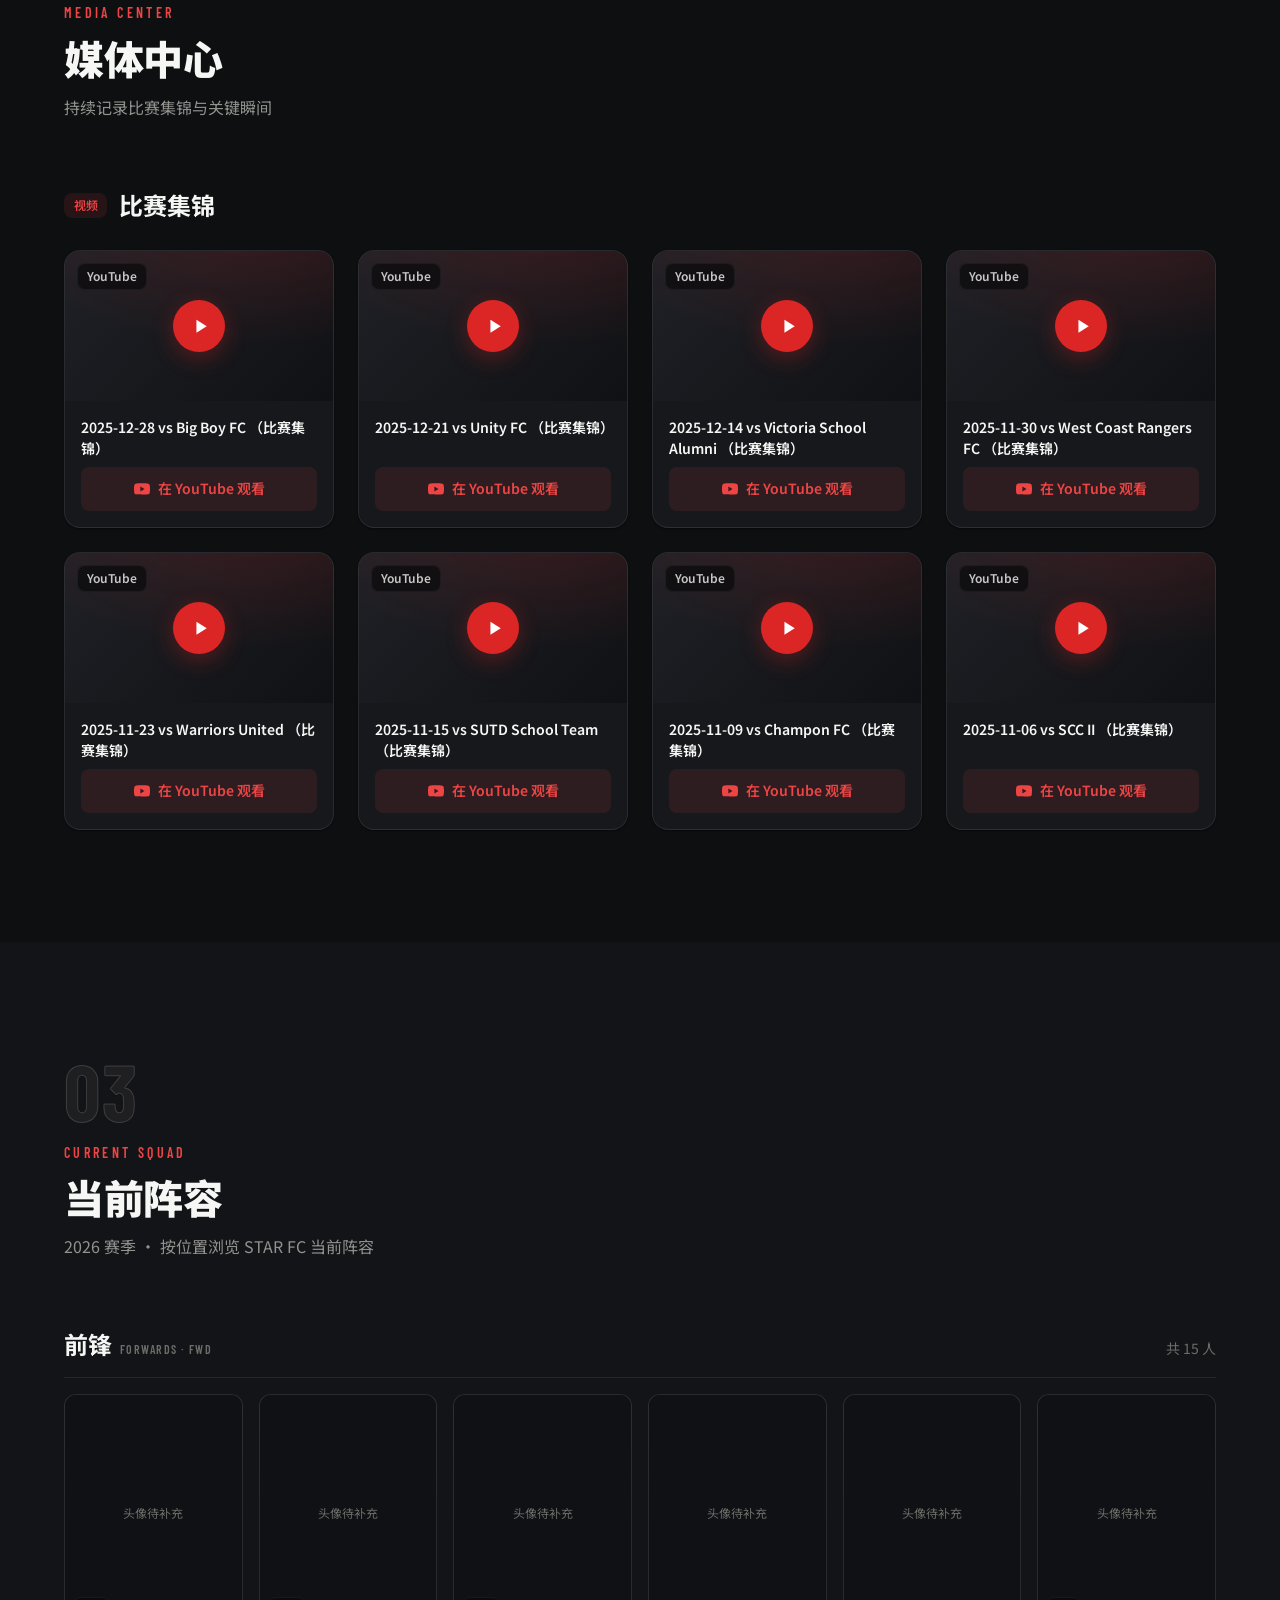
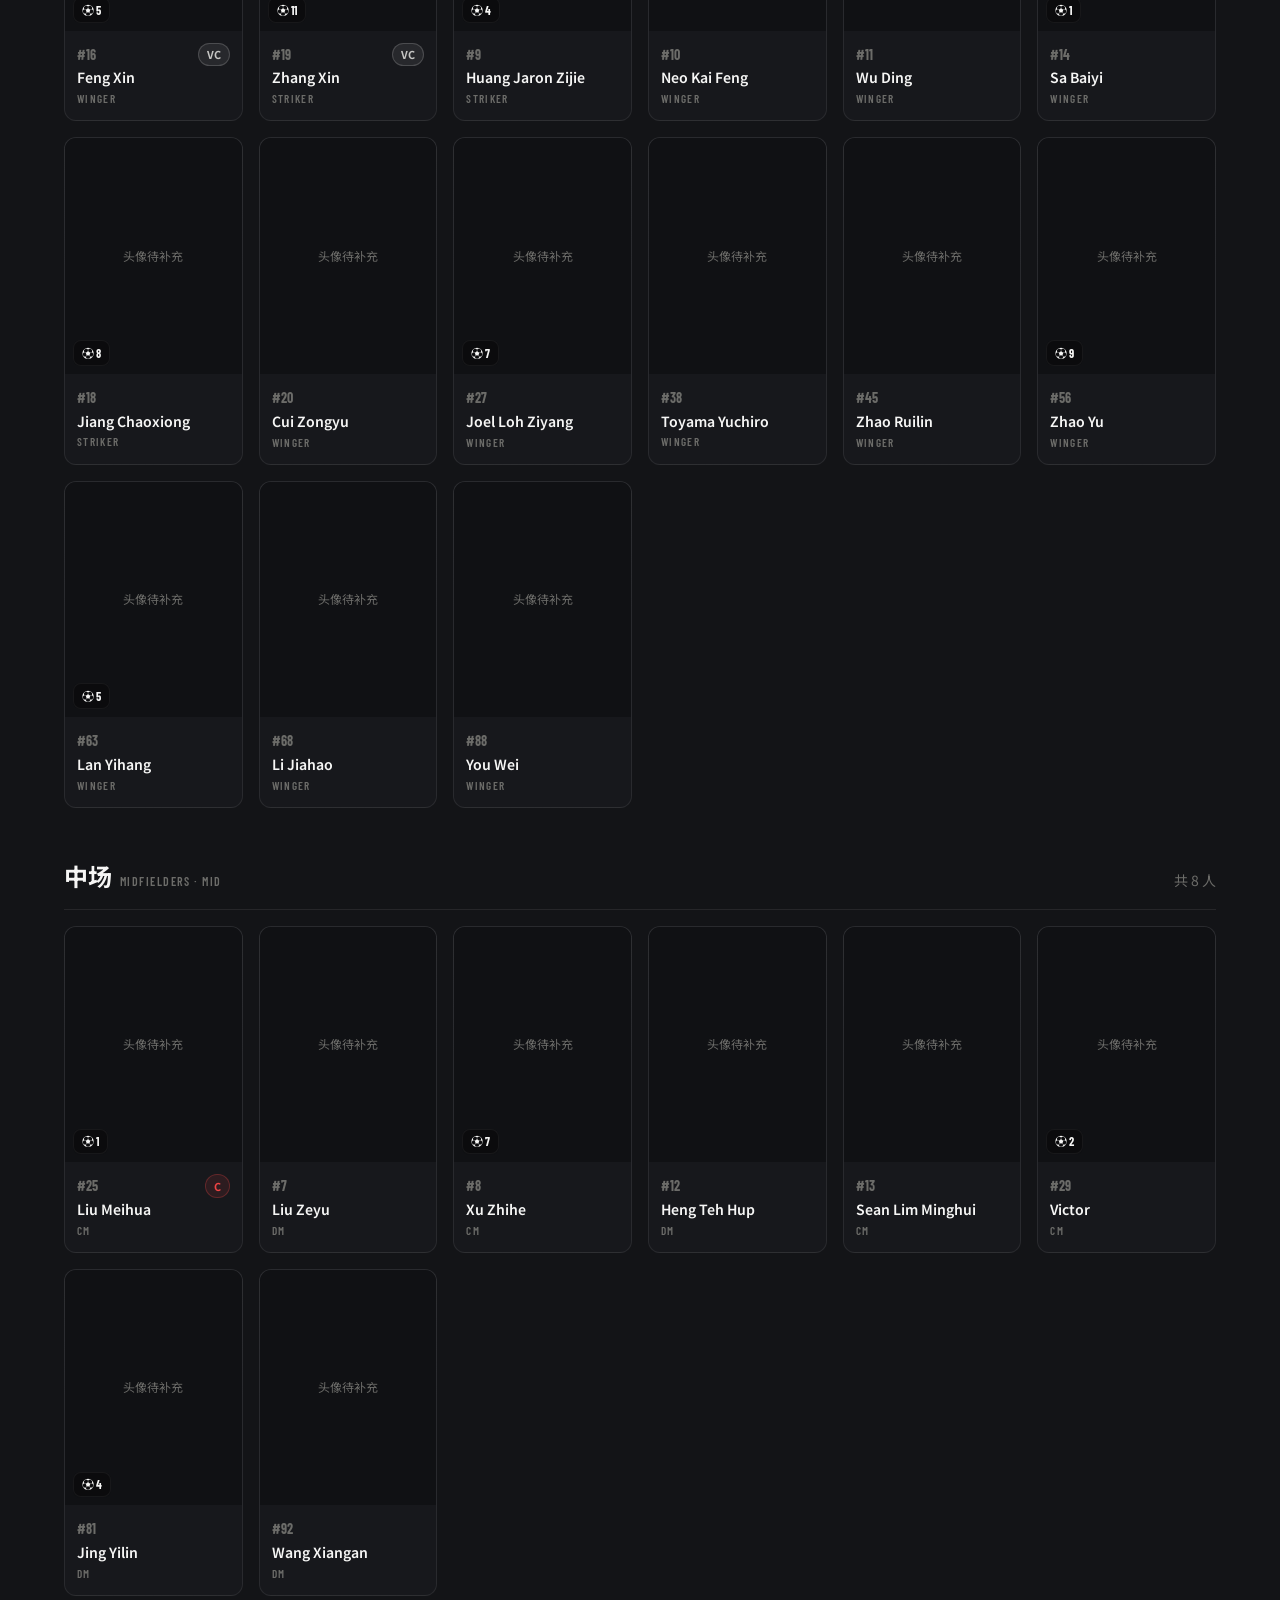
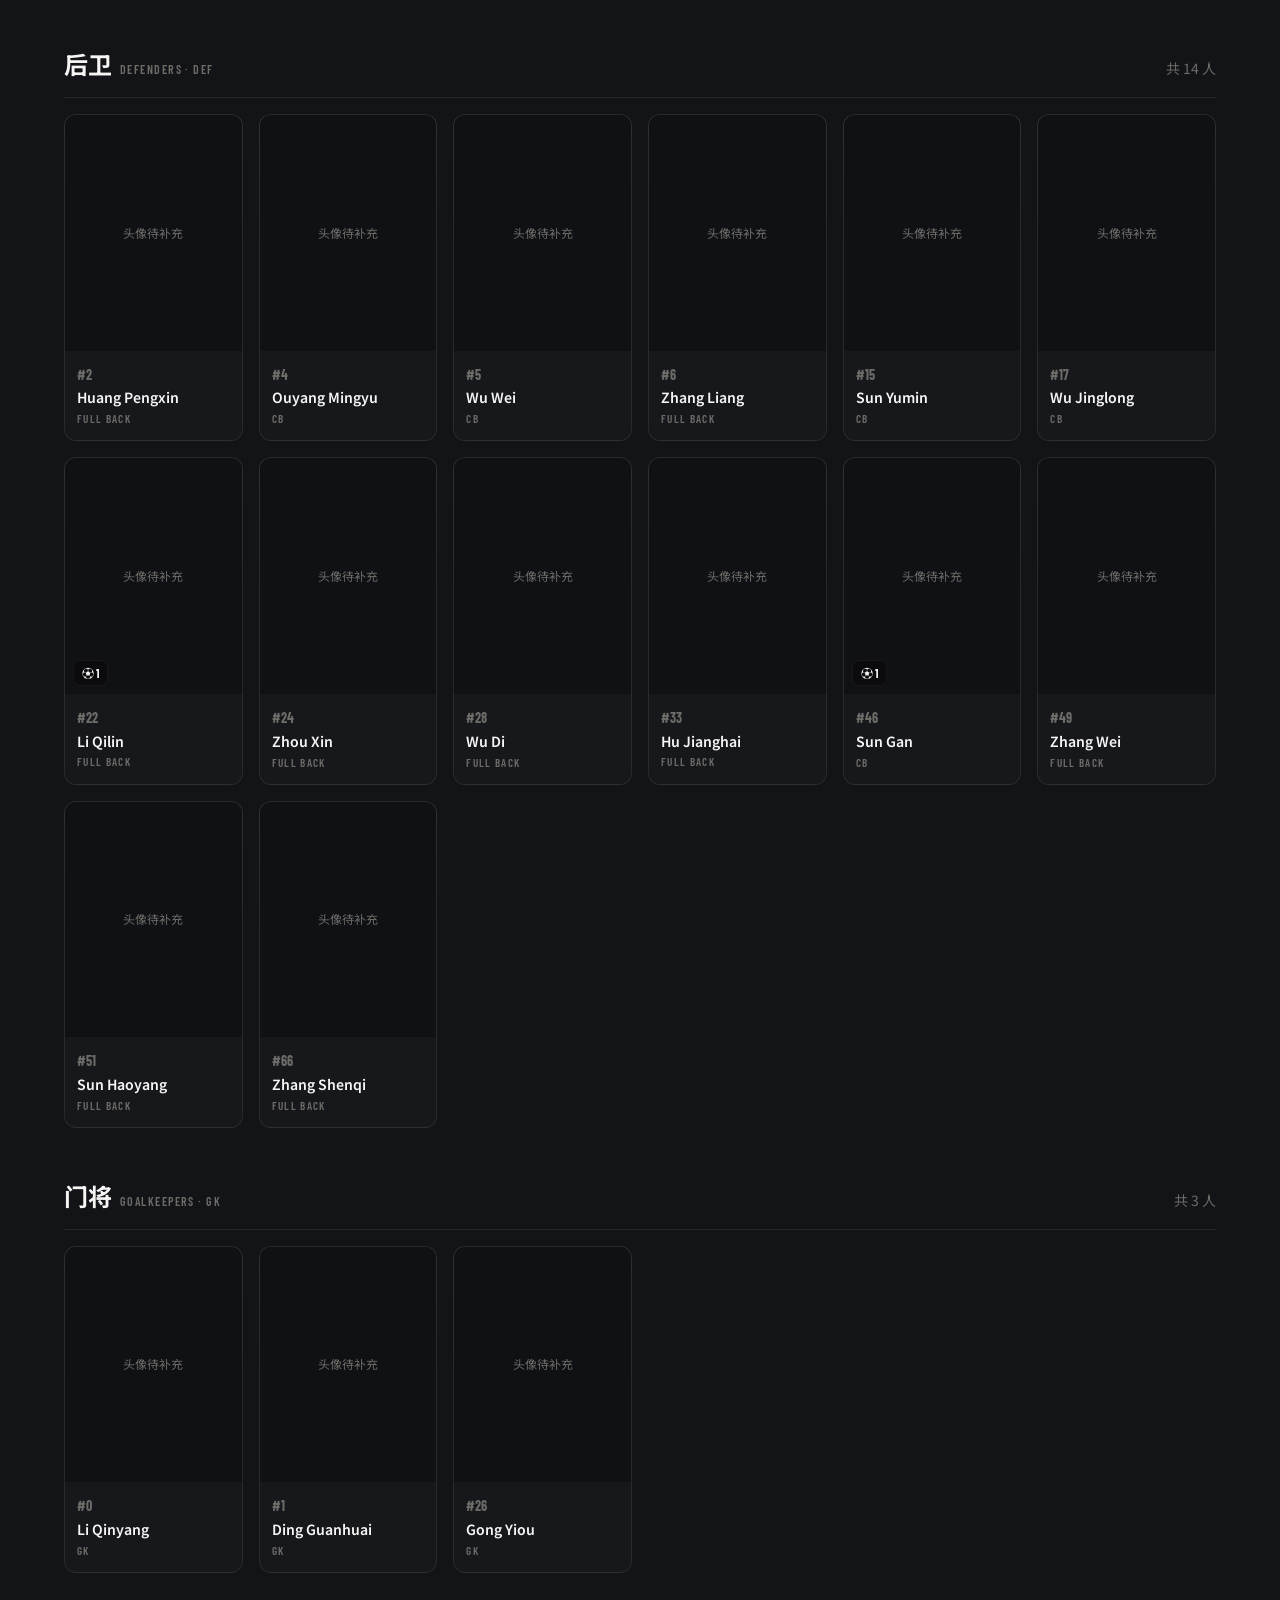
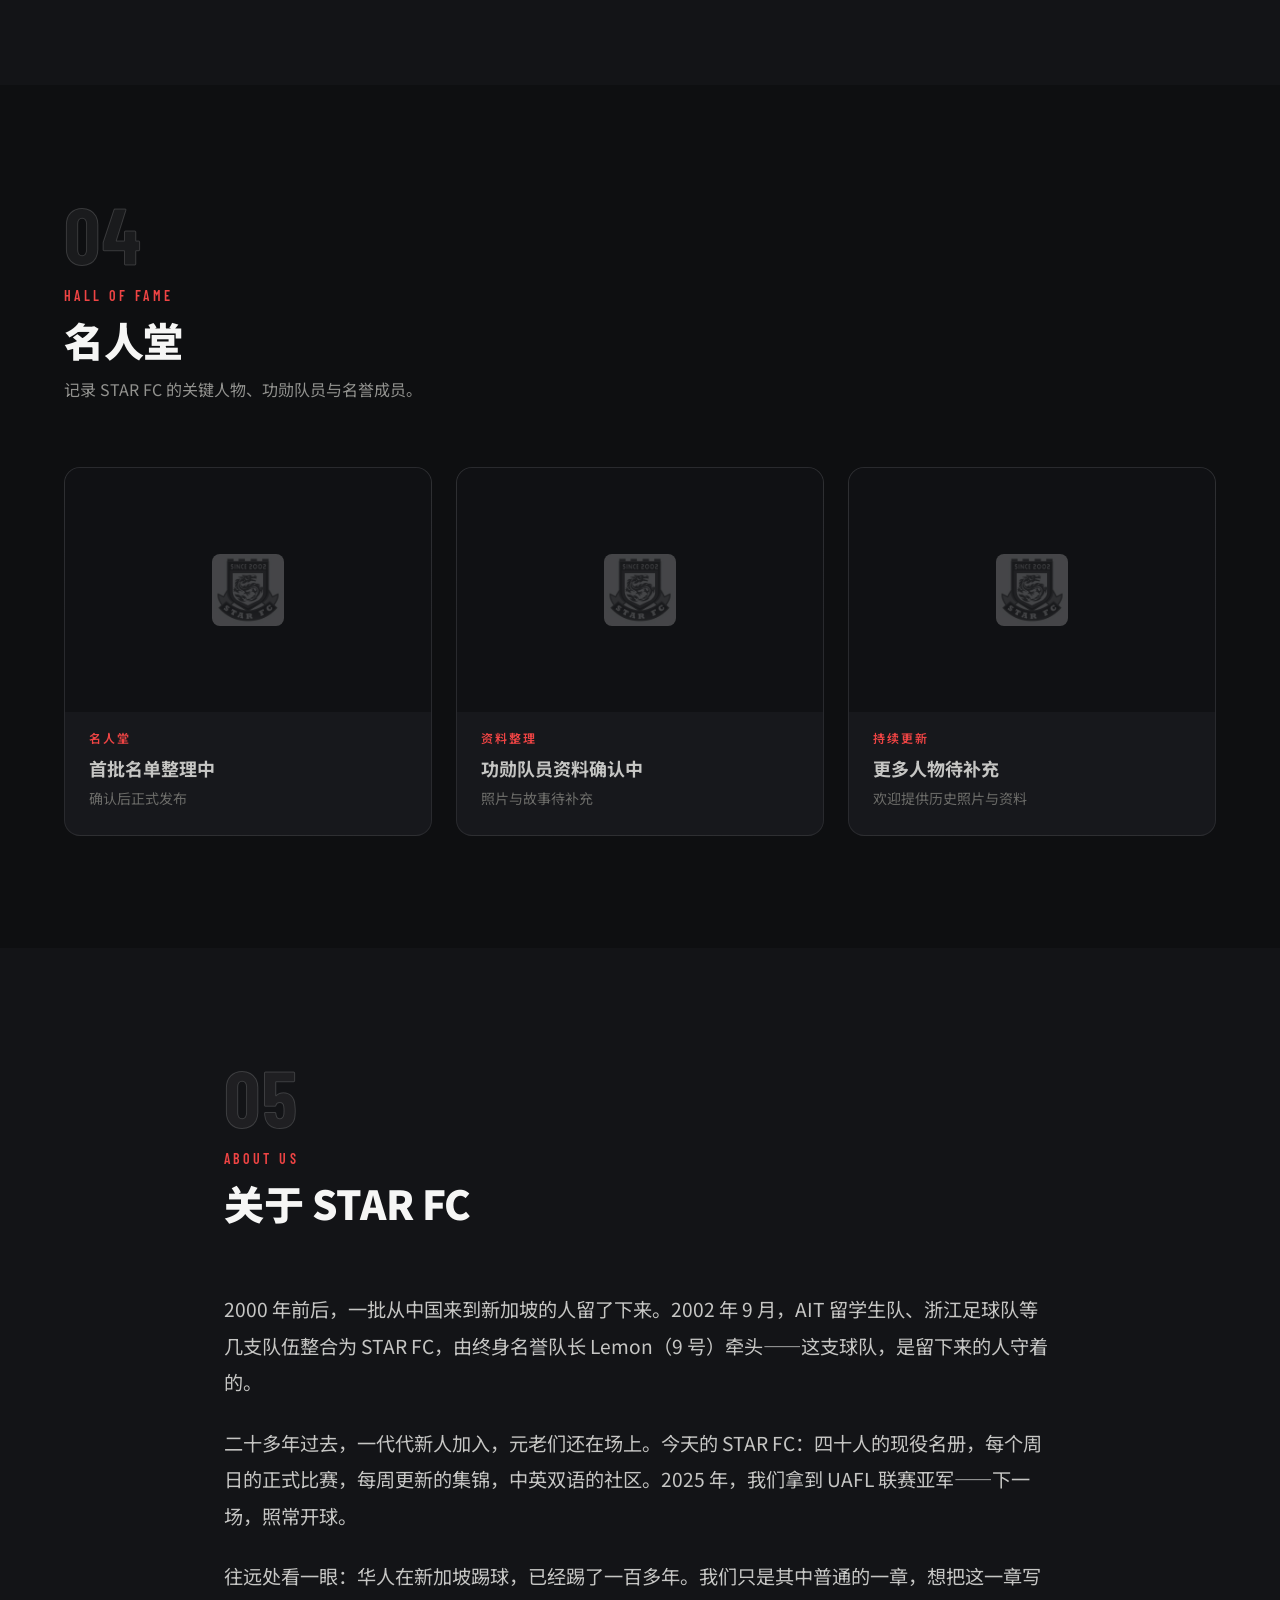
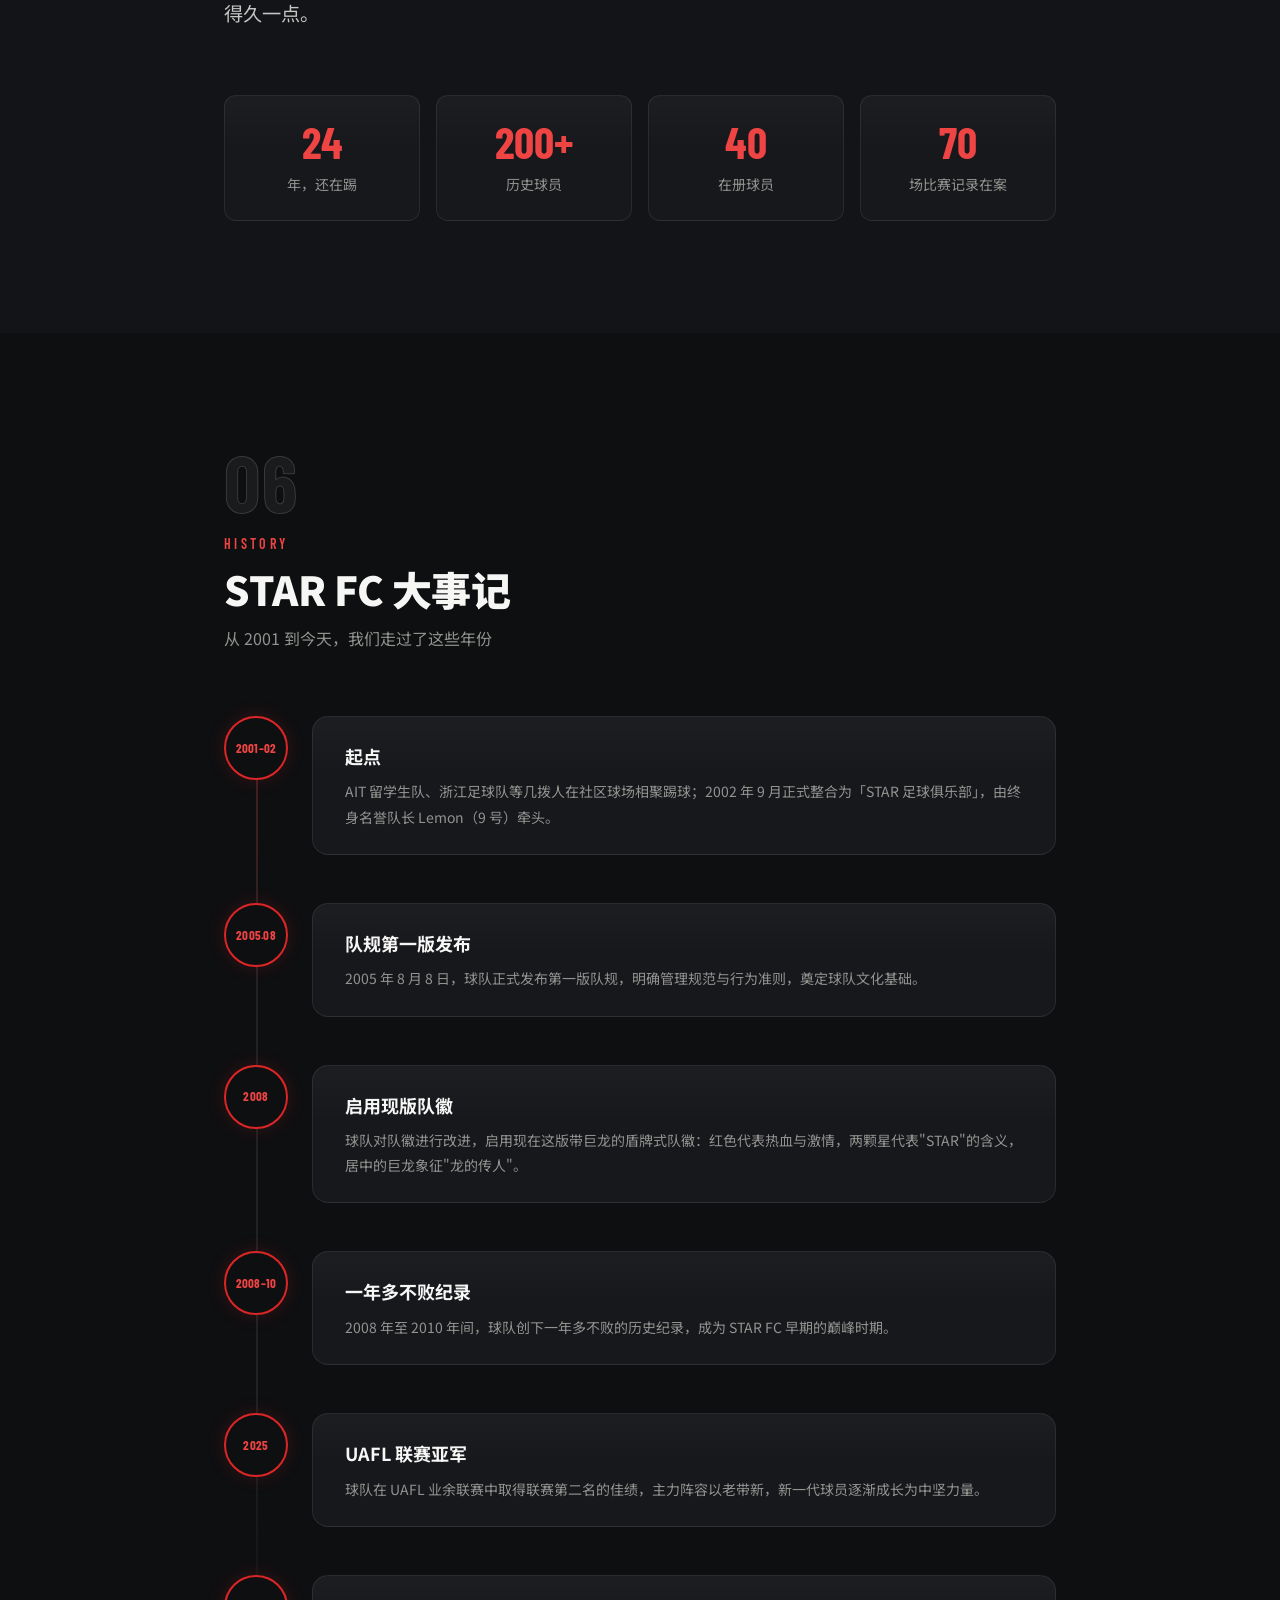
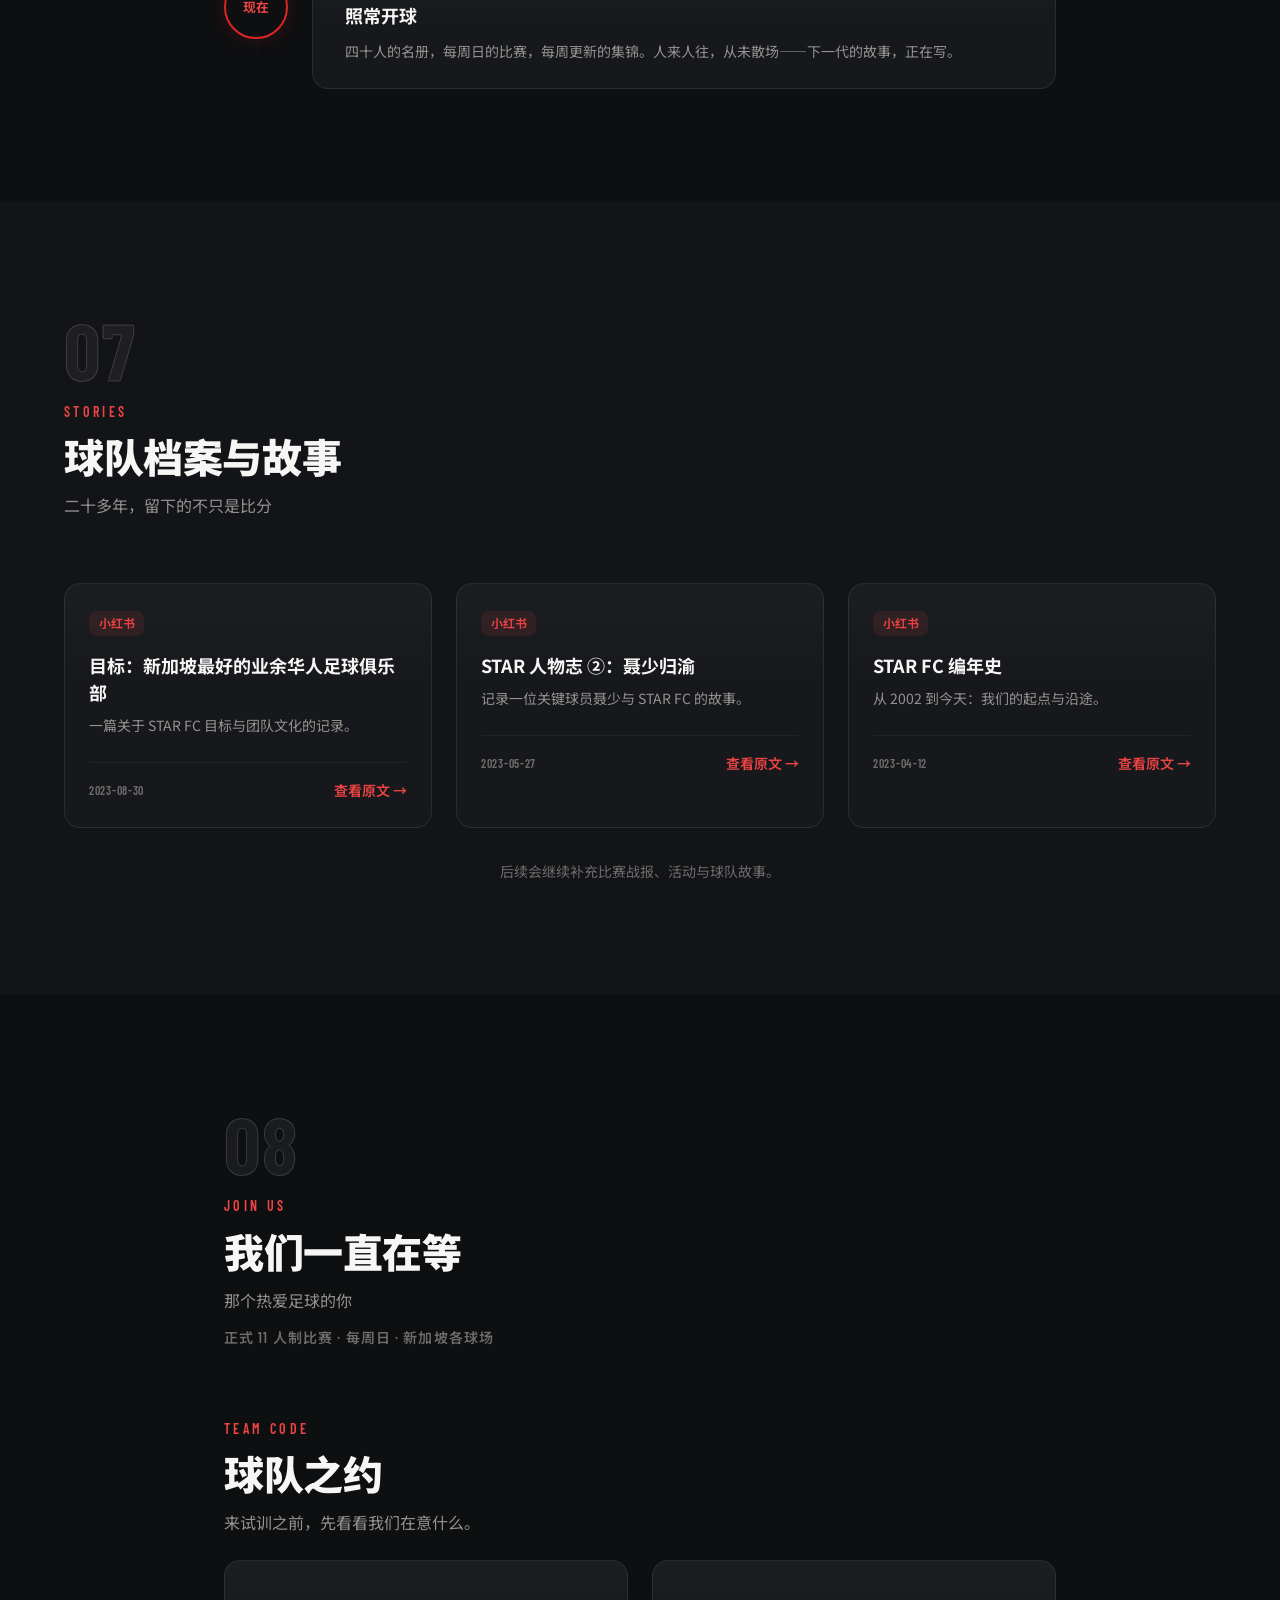
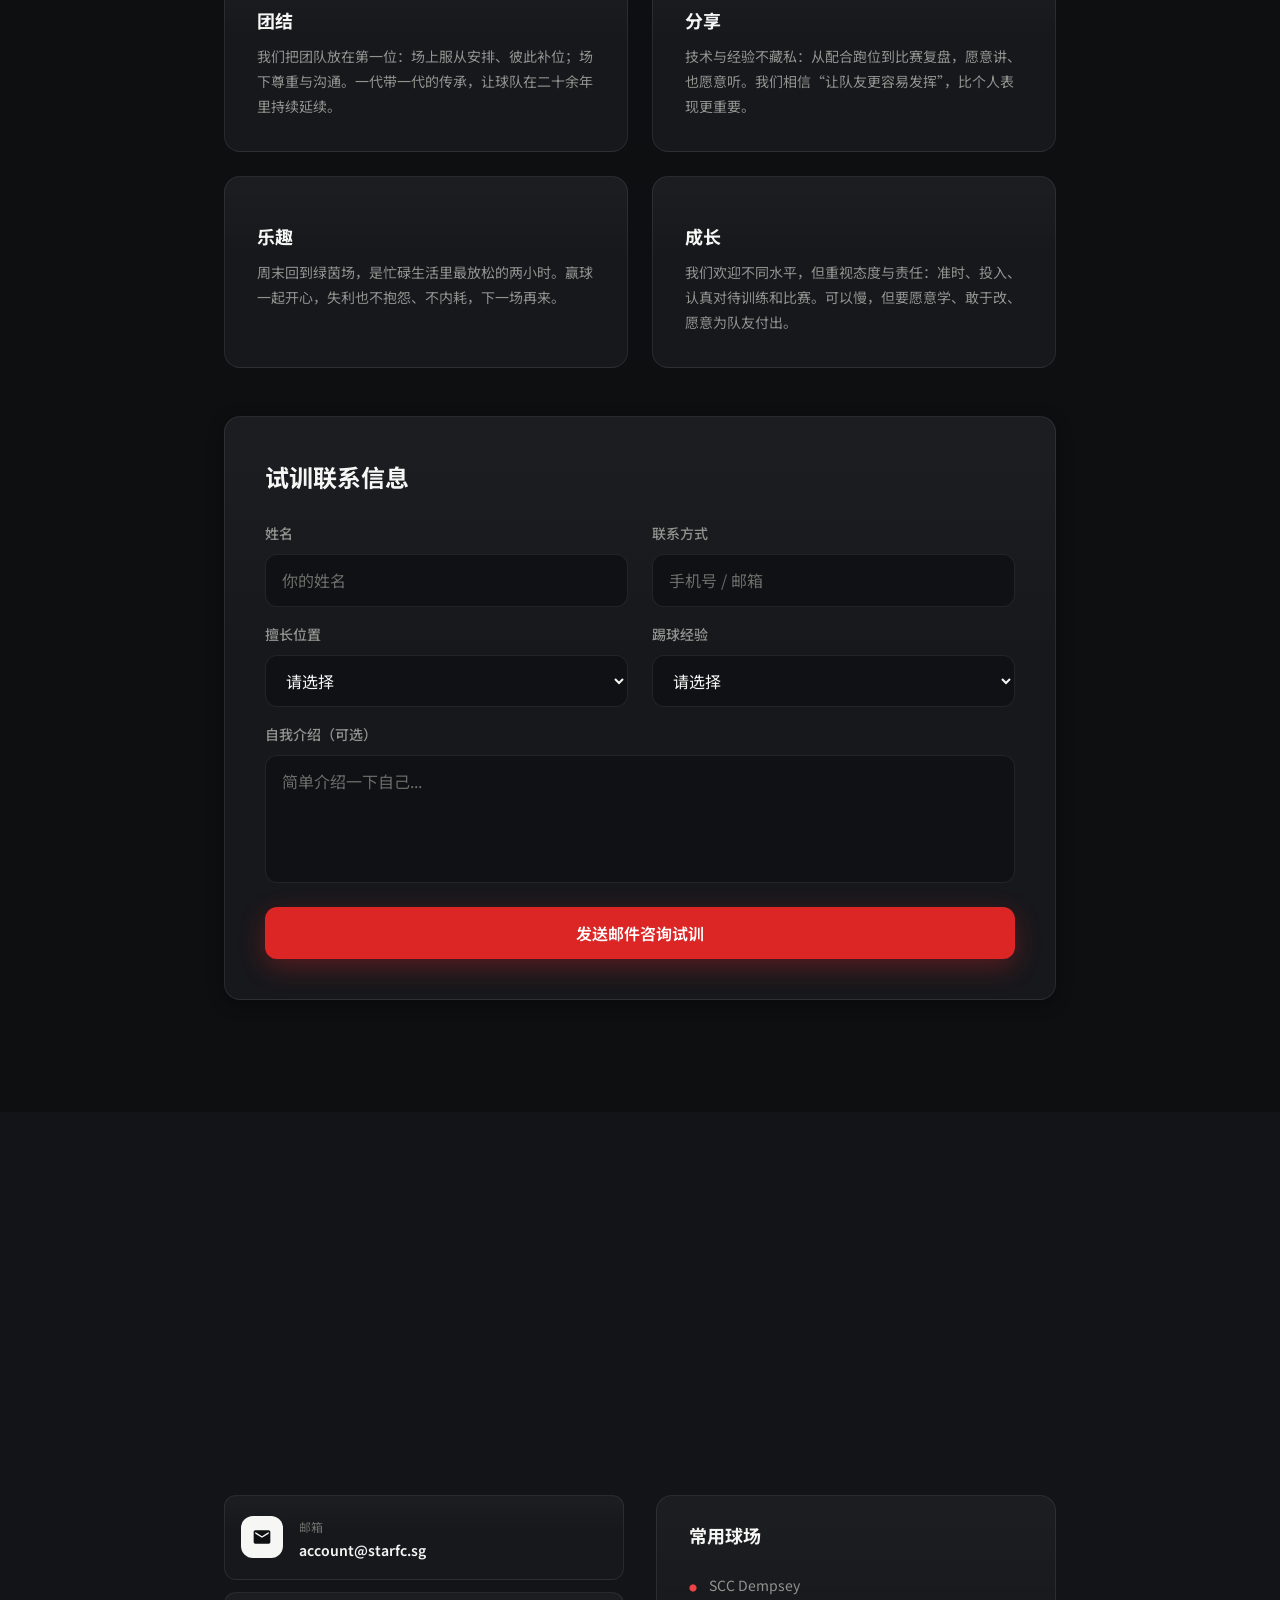
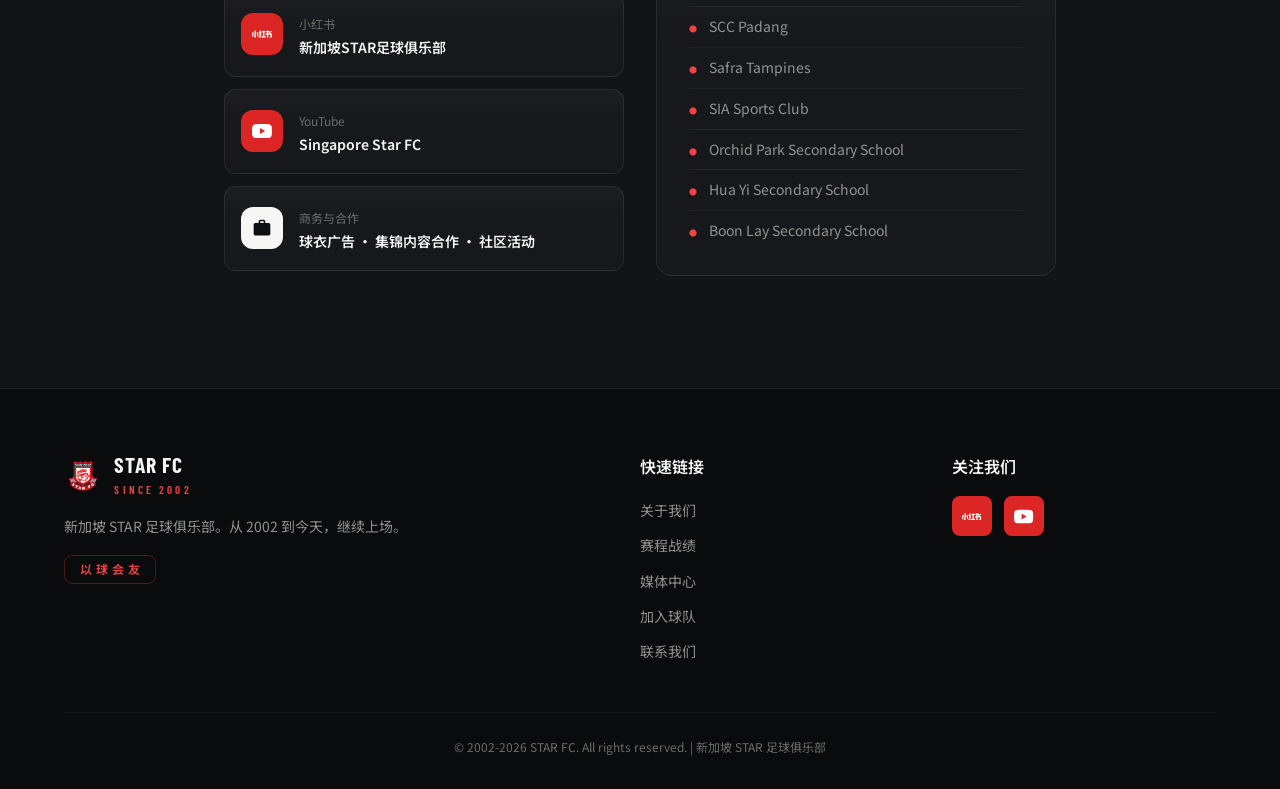
==== commit fd8097b6: "Ship the copy system: 人来人往，从未散场 Slogan chosen by the club; full P0+P1 of the content audit:  - Hero:" ====
--- a/index.html
+++ b/index.html
@@ -4,7 +4,7 @@
     <meta charset="UTF-8">
     <meta name="viewport" content="width=device-width, initial-scale=1.0">
     <title>STAR FC | 新加坡 STAR 足球俱乐部</title>
-    <meta name="description" content="STAR FC 成立于 2002 年，是新加坡活跃的 11 人制草根华人足球俱乐部：赛程与战绩、比赛集锦、球队阵容与球队故事。">
+    <meta name="description" content="STAR FC，2002 年成立的新加坡华人业余足球俱乐部。人来人往，从未散场：每周比赛与集锦、阵容与射手榜、球队故事。">
     <link rel="canonical" href="https://www.starfc.sg/">
     <meta name="theme-color" content="#0e0f11">
 
@@ -12,7 +12,7 @@
     <meta property="og:type" content="website">
     <meta property="og:site_name" content="STAR FC">
     <meta property="og:title" content="STAR FC | 新加坡 STAR 足球俱乐部">
-    <meta property="og:description" content="成立于 2002 年的新加坡 11 人制草根足球俱乐部。从 2002 到今天，继续上场。赛程战绩 · 比赛集锦 · 球队阵容。">
+    <meta property="og:description" content="新加坡华人业余足球俱乐部，自 2002。人来人往，从未散场。赛程战绩 · 比赛集锦 · 球队阵容。">
     <meta property="og:url" content="https://www.starfc.sg/">
     <meta property="og:image" content="https://www.starfc.sg/assets/img/og/og-cover.png">
     <meta property="og:image:width" content="1200">
@@ -24,7 +24,7 @@
     <!-- Twitter Card -->
     <meta name="twitter:card" content="summary_large_image">
     <meta name="twitter:title" content="STAR FC | 新加坡 STAR 足球俱乐部">
-    <meta name="twitter:description" content="成立于 2002 年的新加坡 11 人制草根足球俱乐部。从 2002 到今天，继续上场。">
+    <meta name="twitter:description" content="新加坡华人业余足球俱乐部，自 2002。人来人往，从未散场。">
     <meta name="twitter:image" content="https://www.starfc.sg/assets/img/og/og-cover.png">
 
     <link rel="icon" type="image/png" href="assets/img/club/starfclogo2-256.png">
@@ -49,6 +49,7 @@
       "name": "STAR FC",
       "alternateName": "新加坡 STAR 足球俱乐部",
       "sport": "Soccer",
+      "slogan": "人来人往，从未散场",
       "foundingDate": "2002-09",
       "url": "https://www.starfc.sg/",
       "logo": "https://www.starfc.sg/assets/img/club/starfclogo2-256.png",
@@ -141,12 +142,12 @@
                 <div>
                     <span class="hero__badge">
                         <span class="hero__badge-dot" aria-hidden="true"></span>
-                        <span data-i18n="hero.badge">成立于 2002 · 新加坡 11 人制草根球队</span>
+                        <span data-i18n="hero.badge">自 2002 · 每周日开球</span>
                     </span>
                 </div>
                 <h1 class="hero__title" translate="no"><span class="title-mask"><span class="title-word">STAR</span></span> <span class="title-mask"><span class="title-word hero__title-accent">FC</span></span></h1>
-                <p class="hero__subtitle" data-i18n="hero.subtitle">新加坡 STAR 足球俱乐部</p>
-                <p class="hero__tagline"><span data-i18n="hero.tagline1">从 2002 到今天，</span><span class="hero__tagline-accent" data-i18n="hero.tagline2">继续上场。</span></p>
+                <p class="hero__tagline"><span data-i18n="hero.tagline1">人来人往，</span><span class="hero__tagline-accent" data-i18n="hero.tagline2">从未散场。</span></p>
+                <p class="hero__subtitle" data-i18n="hero.subtitle">有人来读书，有人来工作；有人离开，也有人留下来，成了一辈子的朋友。</p>
                 <div class="hero__actions">
                     <a href="#fixtures" class="btn btn--primary">
                         <span data-i18n="hero.ctaFixtures">查看赛程战绩</span>
@@ -320,55 +321,27 @@
                     </div>
                 </header>
                 <div class="about-prose" data-reveal>
-                    <p><span class="em-ink" translate="no">STAR FC</span><span data-i18n="about.p1a"> 的雏形始于 </span><span class="em-red" data-i18n="about.p1b">2001 年</span><span data-i18n="about.p1c">，最初由 AIT 留学生队与浙江足球队等群体在新加坡的社区球场相聚踢球。</span><span class="em-red" data-i18n="about.p1d">2002 年 9 月</span><span data-i18n="about.p1e">，各分支正式整合并更名为 </span><span class="em-ink" translate="no">STAR FC</span><span data-i18n="about.p1f">，由终身名誉队长 </span><span class="em-red" data-i18n="about.p1g">Lemon（9 号）</span><span data-i18n="about.p1h"> 牵头组建。</span></p>
-                    <p data-i18n="about.p2">二十余年来，STAR FC 作为一支草根 11 人制球队，在新加坡持续活跃，参与本地联赛与友谊赛，累计吸纳超过 200 名球员。球队保留了队徽、队规与纪念球衣等传统，一代带一代，从未散场。</p>
-                </div>
+                    <p data-i18n="about.p1">2000 年前后，一批从中国来到新加坡的人留了下来。2002 年 9 月，AIT 留学生队、浙江足球队等几支队伍整合为 STAR FC，由终身名誉队长 Lemon（9 号）牵头——这支球队，是留下来的人守着的。</p>
+                    <p data-i18n="about.p2">二十多年过去，一代代新人加入，元老们还在场上。今天的 STAR FC：四十人的现役名册，每个周日的正式比赛，每周更新的集锦，中英双语的社区。2025 年，我们拿到 UAFL 联赛亚军——下一场，照常开球。</p>
+                    <p data-i18n="about.p3">往远处看一眼：华人在新加坡踢球，已经踢了一百多年。我们只是其中普通的一章，想把这一章写得久一点。</p>
+                </div>
+                <!-- 数字块：年数/在册/场次由 JS 从数据自动计算（data-auto） -->
                 <div class="about-stats" data-reveal-stagger data-countup>
                     <div class="stat-tile stat-tile--accent">
-                        <p class="stat-tile__value" data-count="23" data-count-suffix="+">23+</p>
-                        <p class="stat-tile__label" data-i18n="about.stat1Label">年历史</p>
-                    </div>
-                    <div class="stat-tile stat-tile--accent">
-                        <p class="stat-tile__value" data-i18n="about.stat2Value">亚军</p>
-                        <p class="stat-tile__label" data-i18n="about.stat2Label">2025 UAFL 联赛</p>
+                        <p class="stat-tile__value" data-auto="years">24</p>
+                        <p class="stat-tile__label" data-i18n="about.stat1Label">年，还在踢</p>
                     </div>
                     <div class="stat-tile stat-tile--accent">
                         <p class="stat-tile__value" data-count="200" data-count-suffix="+">200+</p>
-                        <p class="stat-tile__label" data-i18n="about.stat3Label">历史球员</p>
+                        <p class="stat-tile__label" data-i18n="about.stat2Label">历史球员</p>
                     </div>
                     <div class="stat-tile stat-tile--accent">
-                        <p class="stat-tile__value" data-count="30" data-count-suffix="+">30+</p>
-                        <p class="stat-tile__label" data-i18n="about.stat4Label">活跃成员</p>
-                    </div>
-                </div>
-                <div class="values">
-                    <header class="section-head section-head--sub" data-reveal>
-                        <div class="section-head__main">
-                            <span class="eyebrow">Our Values</span>
-                            <h3 class="section-title" data-i18n="about.valuesTitle">团结、分享、乐趣、成长</h3>
-                        </div>
-                    </header>
-                    <div class="values-grid" data-reveal-stagger>
-                        <article class="value-card">
-                            <div class="value-card__emoji" aria-hidden="true">🤝</div>
-                            <h4 class="value-card__title" data-i18n="about.v1.title">团结 Unity</h4>
-                            <p class="value-card__body" data-i18n="about.v1.body">我们把团队放在第一位：场上服从安排、彼此补位；场下尊重与沟通。一代带一代的传承，让球队在二十余年里持续延续。</p>
-                        </article>
-                        <article class="value-card">
-                            <div class="value-card__emoji" aria-hidden="true">💡</div>
-                            <h4 class="value-card__title" data-i18n="about.v2.title">分享 Share</h4>
-                            <p class="value-card__body" data-i18n="about.v2.body">技术与经验不藏私：从配合跑位到比赛复盘，愿意讲、也愿意听。我们相信“让队友更容易发挥”，比个人表现更重要。</p>
-                        </article>
-                        <article class="value-card">
-                            <div class="value-card__emoji" aria-hidden="true">⚽</div>
-                            <h4 class="value-card__title" data-i18n="about.v3.title">乐趣 Fun</h4>
-                            <p class="value-card__body" data-i18n="about.v3.body">周末回到绿茵场，是忙碌生活里最放松的两小时。赢球一起开心，失利也不抱怨、不内耗，下一场再来。</p>
-                        </article>
-                        <article class="value-card">
-                            <div class="value-card__emoji" aria-hidden="true">📈</div>
-                            <h4 class="value-card__title" data-i18n="about.v4.title">成长 Growth</h4>
-                            <p class="value-card__body" data-i18n="about.v4.body">我们欢迎不同水平，但重视态度与责任：准时、投入、认真对待训练和比赛。可以慢，但要愿意学、敢于改、愿意为队友付出。</p>
-                        </article>
+                        <p class="stat-tile__value" data-auto="roster">40</p>
+                        <p class="stat-tile__label" data-i18n="about.stat3Label">在册球员</p>
+                    </div>
+                    <div class="stat-tile stat-tile--accent">
+                        <p class="stat-tile__value" data-auto="matches" data-count-suffix="+">70+</p>
+                        <p class="stat-tile__label" data-i18n="about.stat4Label">场比赛记录在案</p>
                     </div>
                 </div>
             </div>
@@ -387,17 +360,10 @@
                 </header>
                 <div class="timeline">
                     <div class="timeline__item" data-reveal>
-                        <div class="timeline__year">2001</div>
+                        <div class="timeline__year">2001–02</div>
                         <div class="timeline__card">
-                            <h3 class="timeline__title" data-i18n="history.i1.title">雏形形成</h3>
-                            <p class="timeline__body" data-i18n="history.i1.body">AIT 留学生队、浙江足球队等群体在新加坡社区球场自发踢球，STAR FC 的雏形在这一年形成。</p>
-                        </div>
-                    </div>
-                    <div class="timeline__item" data-reveal>
-                        <div class="timeline__year">2002.09</div>
-                        <div class="timeline__card">
-                            <h3 class="timeline__title" data-i18n="history.i2.title">整合更名为 STAR</h3>
-                            <p class="timeline__body" data-i18n="history.i2.body">各分支球队正式整合，由终身名誉队长 Lemon（9 号）牵头，更名为「STAR 足球俱乐部」。</p>
+                            <h3 class="timeline__title" data-i18n="history.i1.title">起点</h3>
+                            <p class="timeline__body" data-i18n="history.i1.body">AIT 留学生队、浙江足球队等几拨人在社区球场相聚踢球；2002 年 9 月正式整合为「STAR 足球俱乐部」，由终身名誉队长 Lemon（9 号）牵头。</p>
                         </div>
                     </div>
                     <div class="timeline__item" data-reveal>
@@ -415,7 +381,7 @@
                         </div>
                     </div>
                     <div class="timeline__item" data-reveal>
-                        <div class="timeline__year">08–10</div>
+                        <div class="timeline__year">2008–10</div>
                         <div class="timeline__card">
                             <h3 class="timeline__title" data-i18n="history.i5.title">一年多不败纪录</h3>
                             <p class="timeline__body" data-i18n="history.i5.body">2008 年至 2010 年间，球队创下一年多不败的历史纪录，成为 STAR FC 早期的巅峰时期。</p>
@@ -431,8 +397,8 @@
                     <div class="timeline__item" data-reveal>
                         <div class="timeline__year" data-i18n="history.i7.year">现在</div>
                         <div class="timeline__card">
-                            <h3 class="timeline__title" data-i18n="history.i7.title">继续记录与传承</h3>
-                            <p class="timeline__body" data-i18n="history.i7.body">依托 Veo3 等录像设备，STAR FC 正在更系统地记录比赛与训练。对很多队员来说，这里早已是一群人长期相聚的地方。</p>
+                            <h3 class="timeline__title" data-i18n="history.i7.title">照常开球</h3>
+                            <p class="timeline__body" data-i18n="history.i7.body">四十人的名册，每周日的比赛，每周更新的集锦。人来人往，从未散场——下一代的故事，正在写。</p>
                         </div>
                     </div>
                 </div>
@@ -492,8 +458,37 @@
                         <span class="eyebrow">Join Us</span>
                         <h2 class="section-title" data-i18n="join.title">我们一直在等</h2>
                         <p class="section-desc" data-i18n="join.subtitle">那个热爱足球的你</p>
-                    </div>
-                </header>
+                        <p class="join-fact" data-i18n="join.factLine">正式 11 人制比赛 · 每周日 · 新加坡各球场</p>
+                    </div>
+                </header>
+                <div class="join-code">
+                    <header class="section-head section-head--sub" data-reveal>
+                        <div class="section-head__main">
+                            <span class="eyebrow">Team Code</span>
+                            <h3 class="section-title" data-i18n="join.codeTitle">球队之约</h3>
+                            <p class="section-desc" data-i18n="join.codeDesc">来试训之前，先看看我们在意什么。</p>
+                        </div>
+                    </header>
+                    <div class="values-grid" data-reveal-stagger>
+                        <article class="value-card">
+                            <h4 class="value-card__title" data-i18n="about.v1.title">团结</h4>
+                            <p class="value-card__body" data-i18n="about.v1.body">我们把团队放在第一位：场上服从安排、彼此补位；场下尊重与沟通。一代带一代的传承，让球队在二十余年里持续延续。</p>
+                        </article>
+                        <article class="value-card">
+                            <h4 class="value-card__title" data-i18n="about.v2.title">分享</h4>
+                            <p class="value-card__body" data-i18n="about.v2.body">技术与经验不藏私：从配合跑位到比赛复盘，愿意讲、也愿意听。我们相信“让队友更容易发挥”，比个人表现更重要。</p>
+                        </article>
+                        <article class="value-card">
+                            <h4 class="value-card__title" data-i18n="about.v3.title">乐趣</h4>
+                            <p class="value-card__body" data-i18n="about.v3.body">周末回到绿茵场，是忙碌生活里最放松的两小时。赢球一起开心，失利也不抱怨、不内耗，下一场再来。</p>
+                        </article>
+                        <article class="value-card">
+                            <h4 class="value-card__title" data-i18n="about.v4.title">成长</h4>
+                            <p class="value-card__body" data-i18n="about.v4.body">我们欢迎不同水平，但重视态度与责任：准时、投入、认真对待训练和比赛。可以慢，但要愿意学、敢于改、愿意为队友付出。</p>
+                        </article>
+                    </div>
+                </div>
+
                 <div class="join-card" data-reveal>
                     <h3 class="join-card__title" data-i18n="join.formTitle">试训联系信息</h3>
                     <div class="form-grid">
@@ -572,6 +567,15 @@
                             <span>
                                 <span class="contact-item__label">YouTube</span>
                                 <span class="contact-item__value" style="display:block">Singapore Star FC</span>
+                            </span>
+                        </a>
+                        <a href="mailto:account@starfc.sg?subject=STAR%20FC%20Partnership" class="contact-item">
+                            <span class="contact-item__icon contact-item__icon--ink" aria-hidden="true">
+                                <svg viewBox="0 0 24 24"><path d="M20 6h-4V4c0-1.11-.89-2-2-2h-4c-1.11 0-2 .89-2 2v2H4c-1.11 0-1.99.89-1.99 2L2 19c0 1.11.89 2 2 2h16c1.11 0 2-.89 2-2V8c0-1.11-.89-2-2-2zm-6 0h-4V4h4v2z"/></svg>
+                            </span>
+                            <span>
+                                <span class="contact-item__label" data-i18n="contact.biz">商务与合作</span>
+                                <span class="contact-item__value" style="display:block" data-i18n="contact.bizDesc">球衣广告 · 集锦内容合作 · 社区活动</span>
                             </span>
                         </a>
                     </div>
@@ -605,6 +609,7 @@
                         </span>
                     </div>
                     <p class="site-footer__tagline" data-i18n="footer.tagline">新加坡 STAR 足球俱乐部。从 2002 到今天，继续上场。</p>
+                    <span class="seal" data-i18n="footer.seal">以球会友</span>
                 </div>
                 <nav aria-label="页脚导航">
                     <h4 class="site-footer__heading" data-i18n="footer.quickLinks">快速链接</h4>
--- a/assets/css/main.css
+++ b/assets/css/main.css
@@ -1495,3 +1495,33 @@
   .timeline__item.reveal-armed .timeline__year { opacity: 1 !important; transform: none !important; }
   .js-motion .player-card__photo::after { display: none; }
 }
+
+/* ---------- 12. 文案体系补充组件 ---------- */
+/* 以球会友：印章式小签 */
+.seal {
+  display: inline-block;
+  margin-top: var(--sp-4);
+  padding: 0.2rem 0.65rem;
+  border: 1px solid var(--red-border);
+  border-radius: var(--radius-sm);
+  color: var(--red-500);
+  font-size: var(--text-xs);
+  font-weight: 600;
+  letter-spacing: 0.35em;
+  text-indent: 0.35em; /* 平衡末字间距 */
+}
+
+/* 加入我们：卖点事实行 */
+.join-fact {
+  margin-top: var(--sp-3);
+  font-family: var(--font-display);
+  font-size: var(--text-sm);
+  font-weight: 600;
+  letter-spacing: 0.08em;
+  color: var(--text-faint);
+  text-transform: uppercase;
+}
+
+/* 球队之约块与试训卡间距 */
+.join-code { margin-bottom: var(--sp-7); }
+.join-code .section-head { margin-bottom: var(--sp-5); }
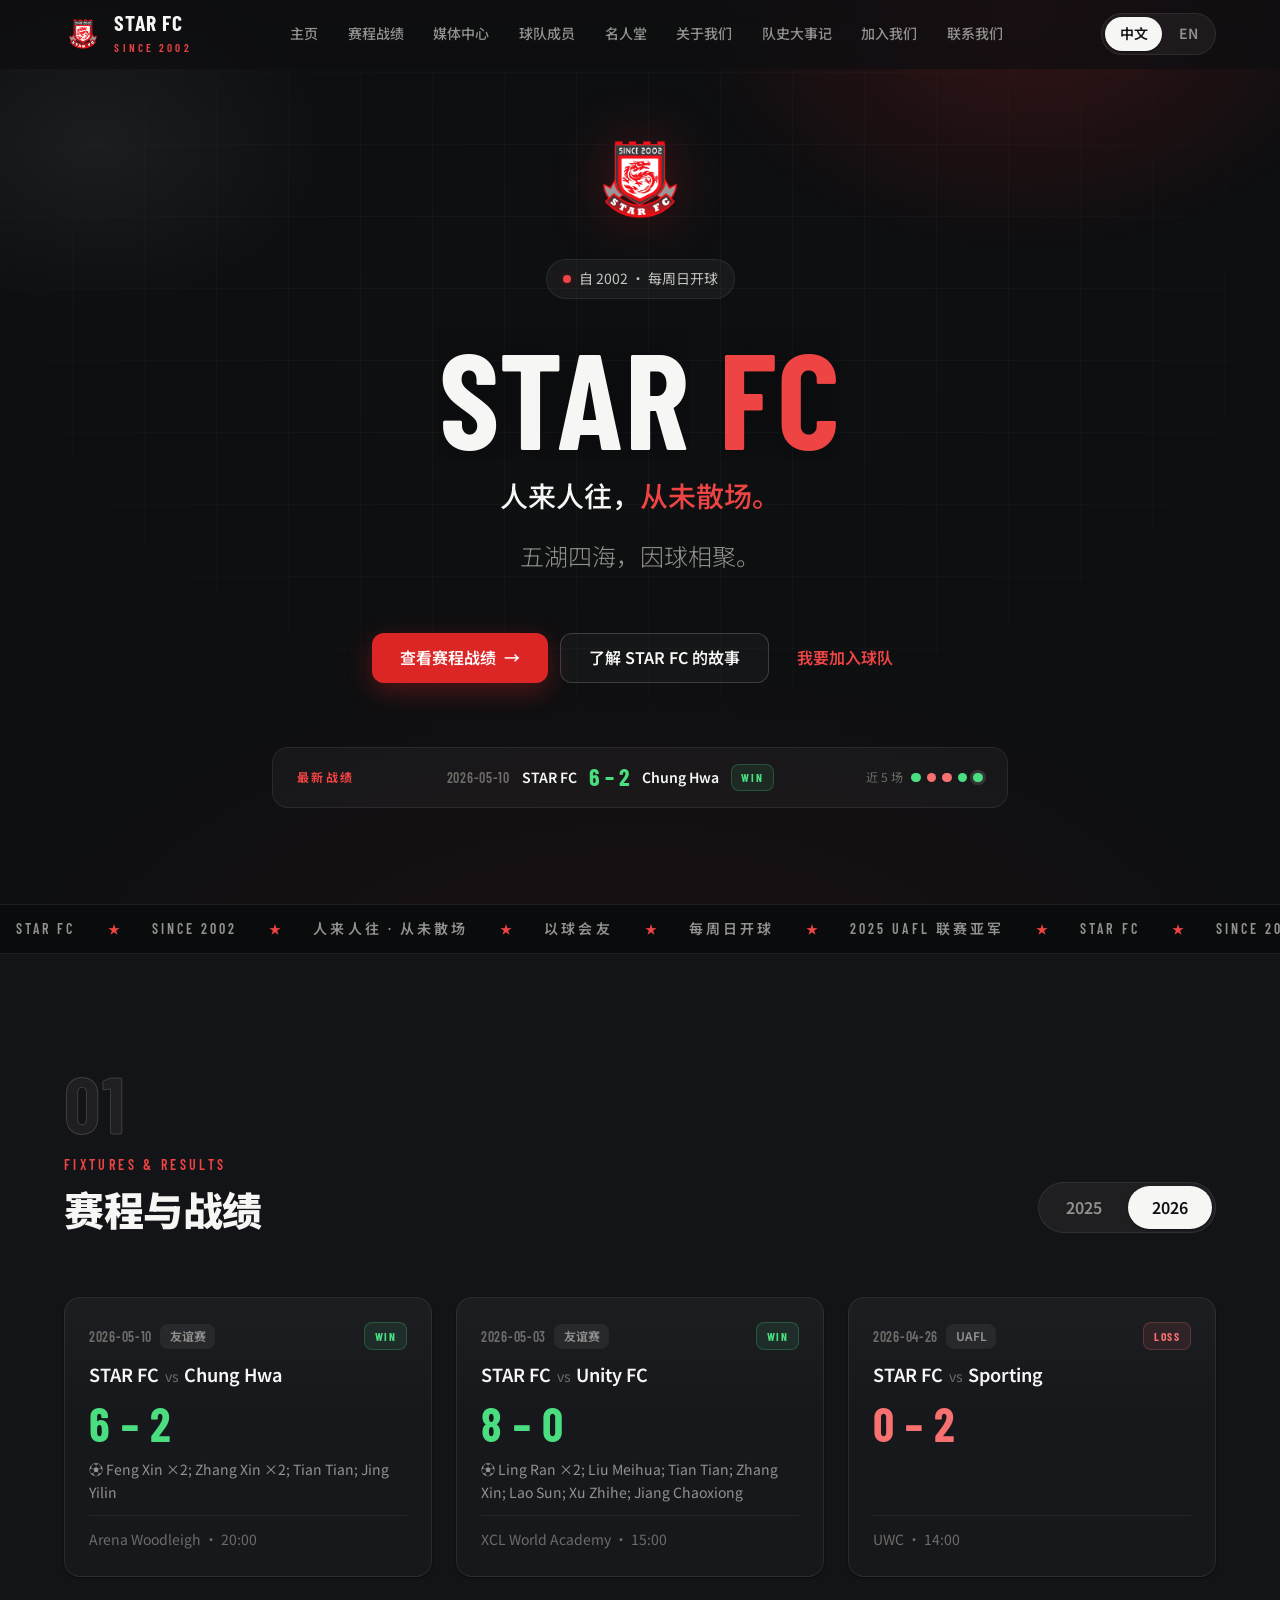
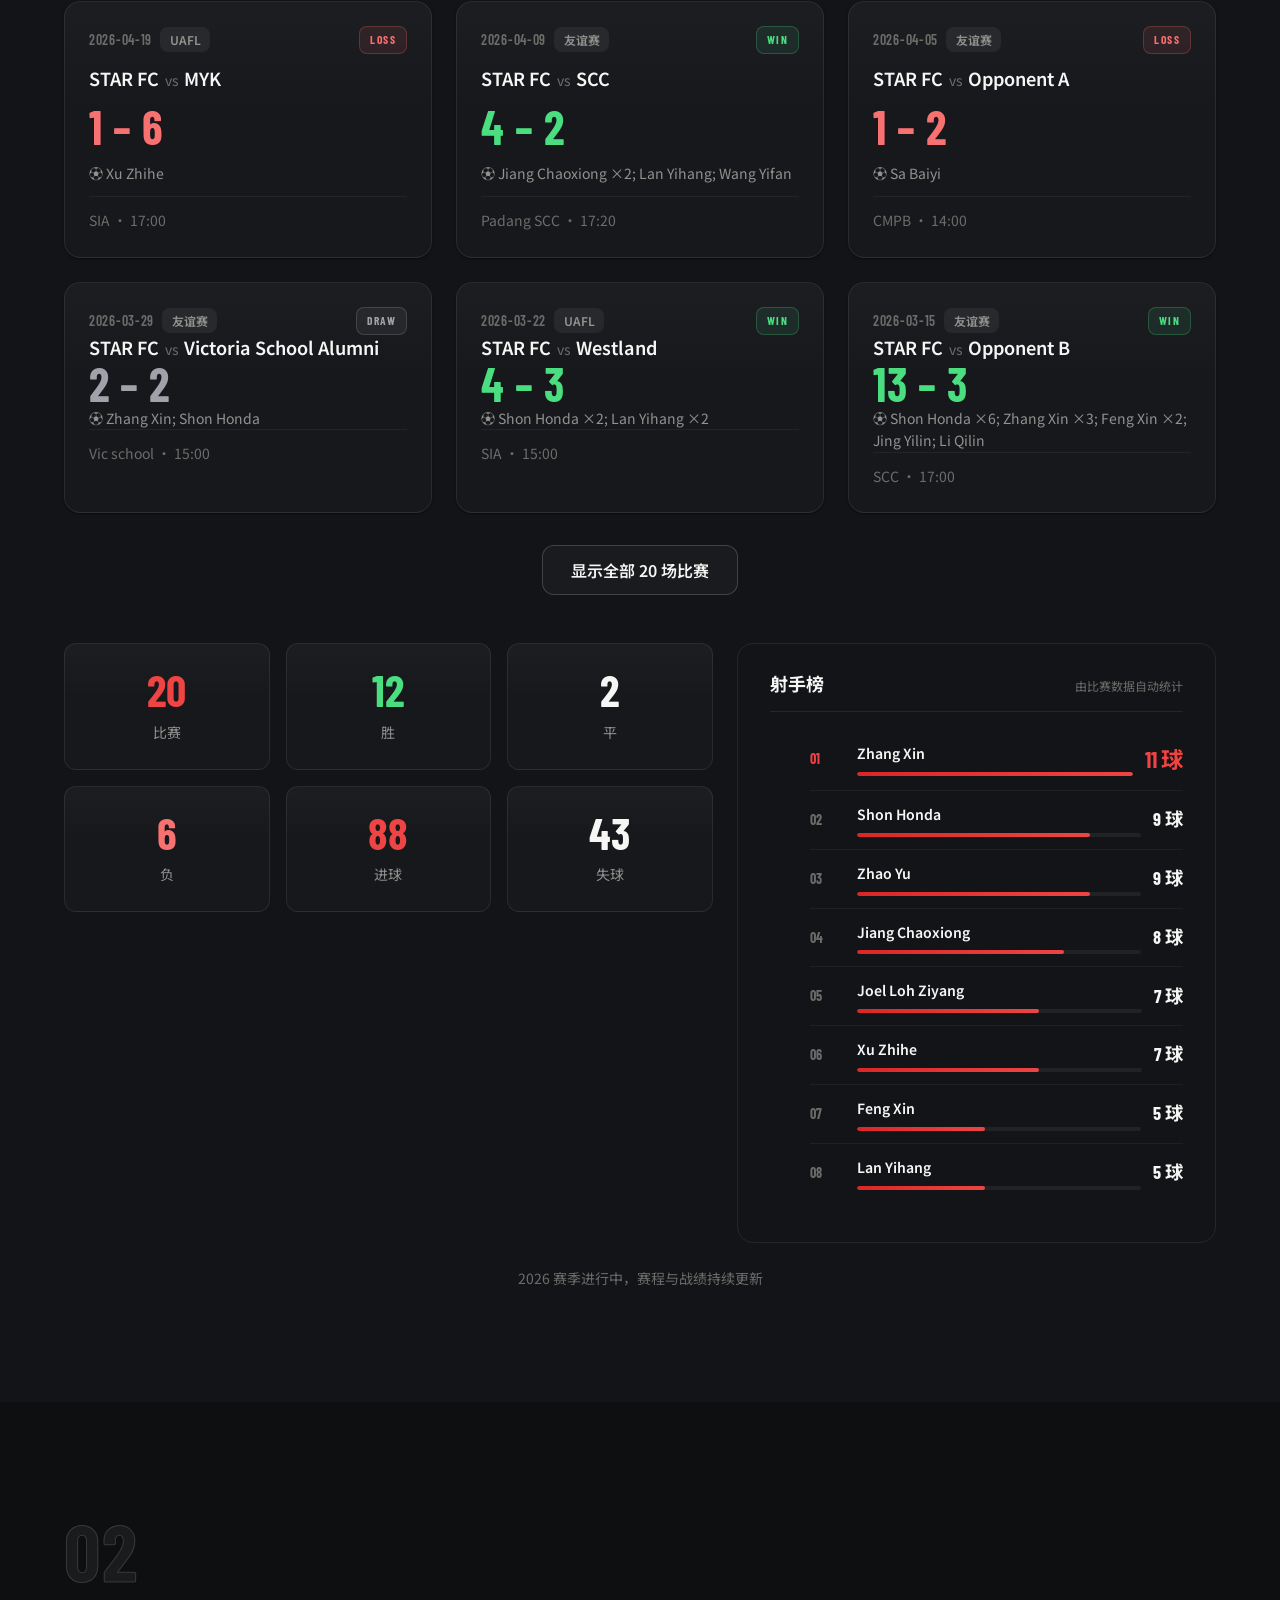
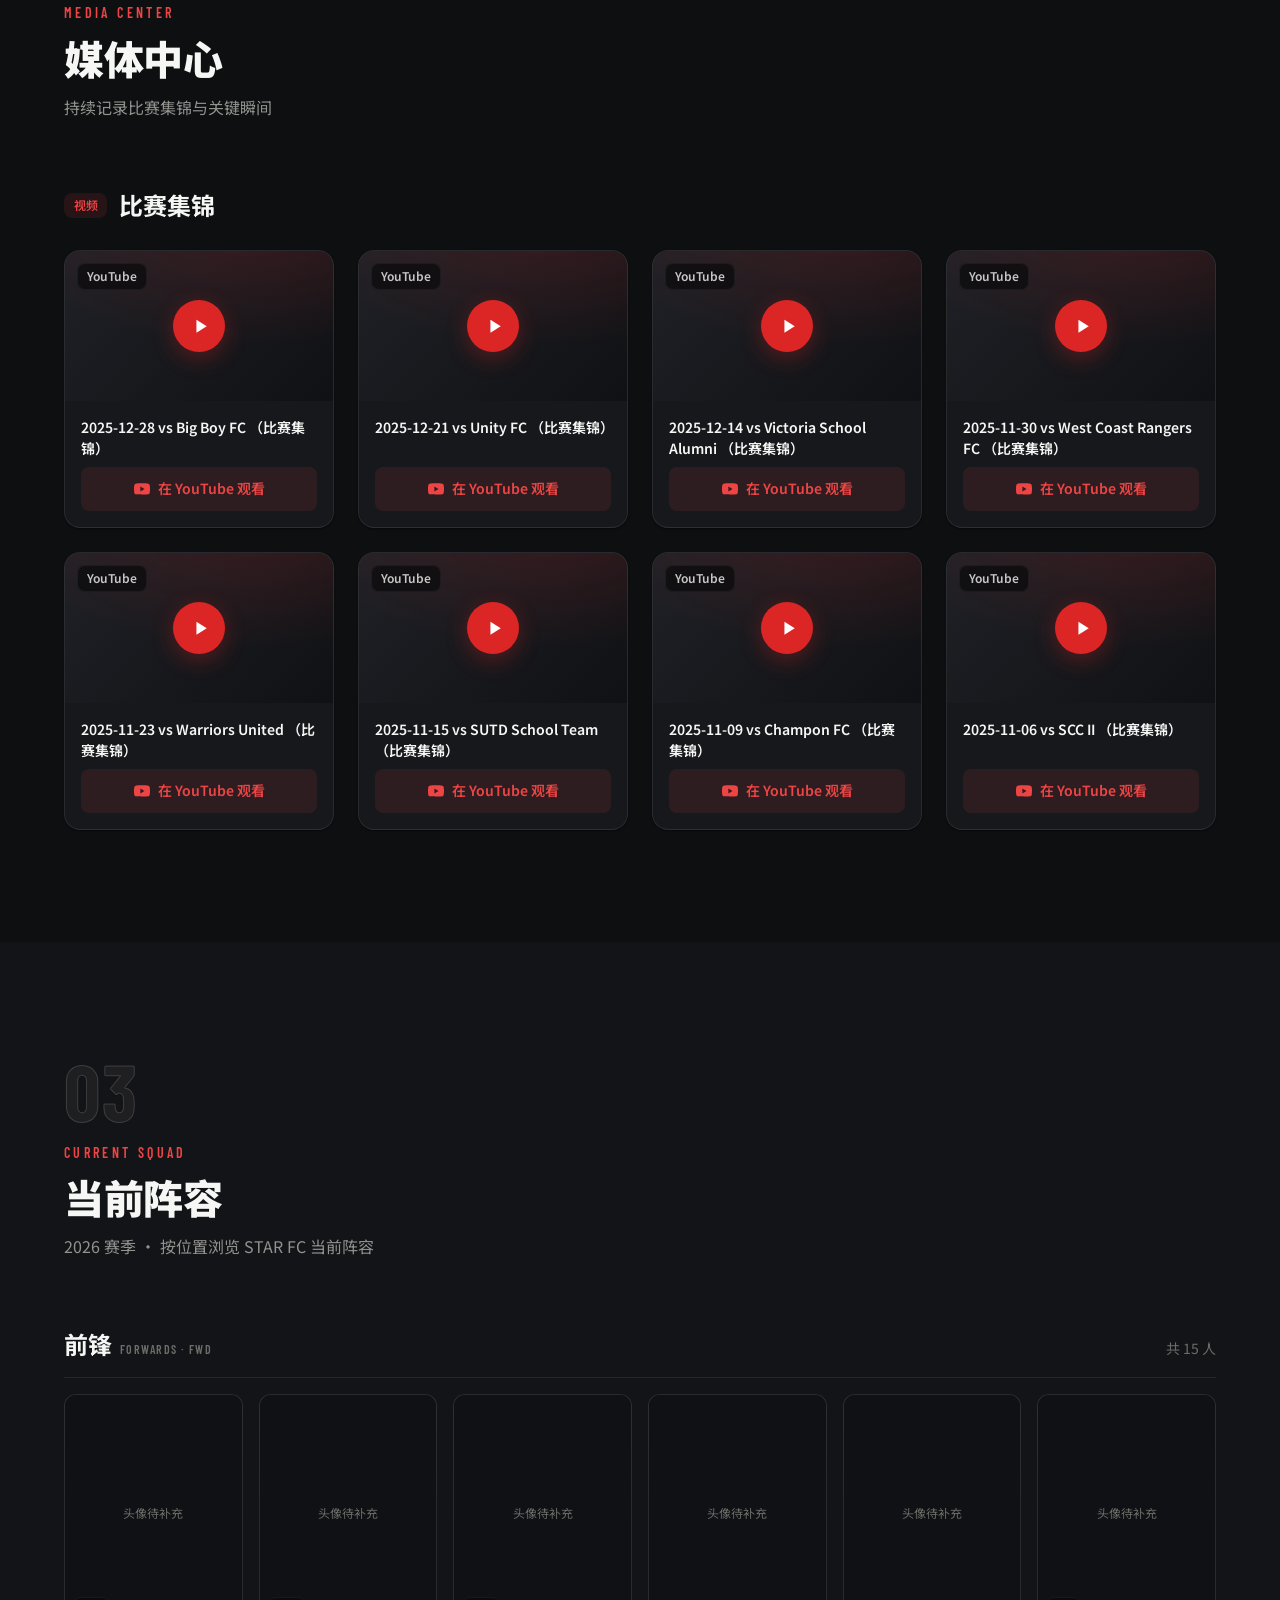
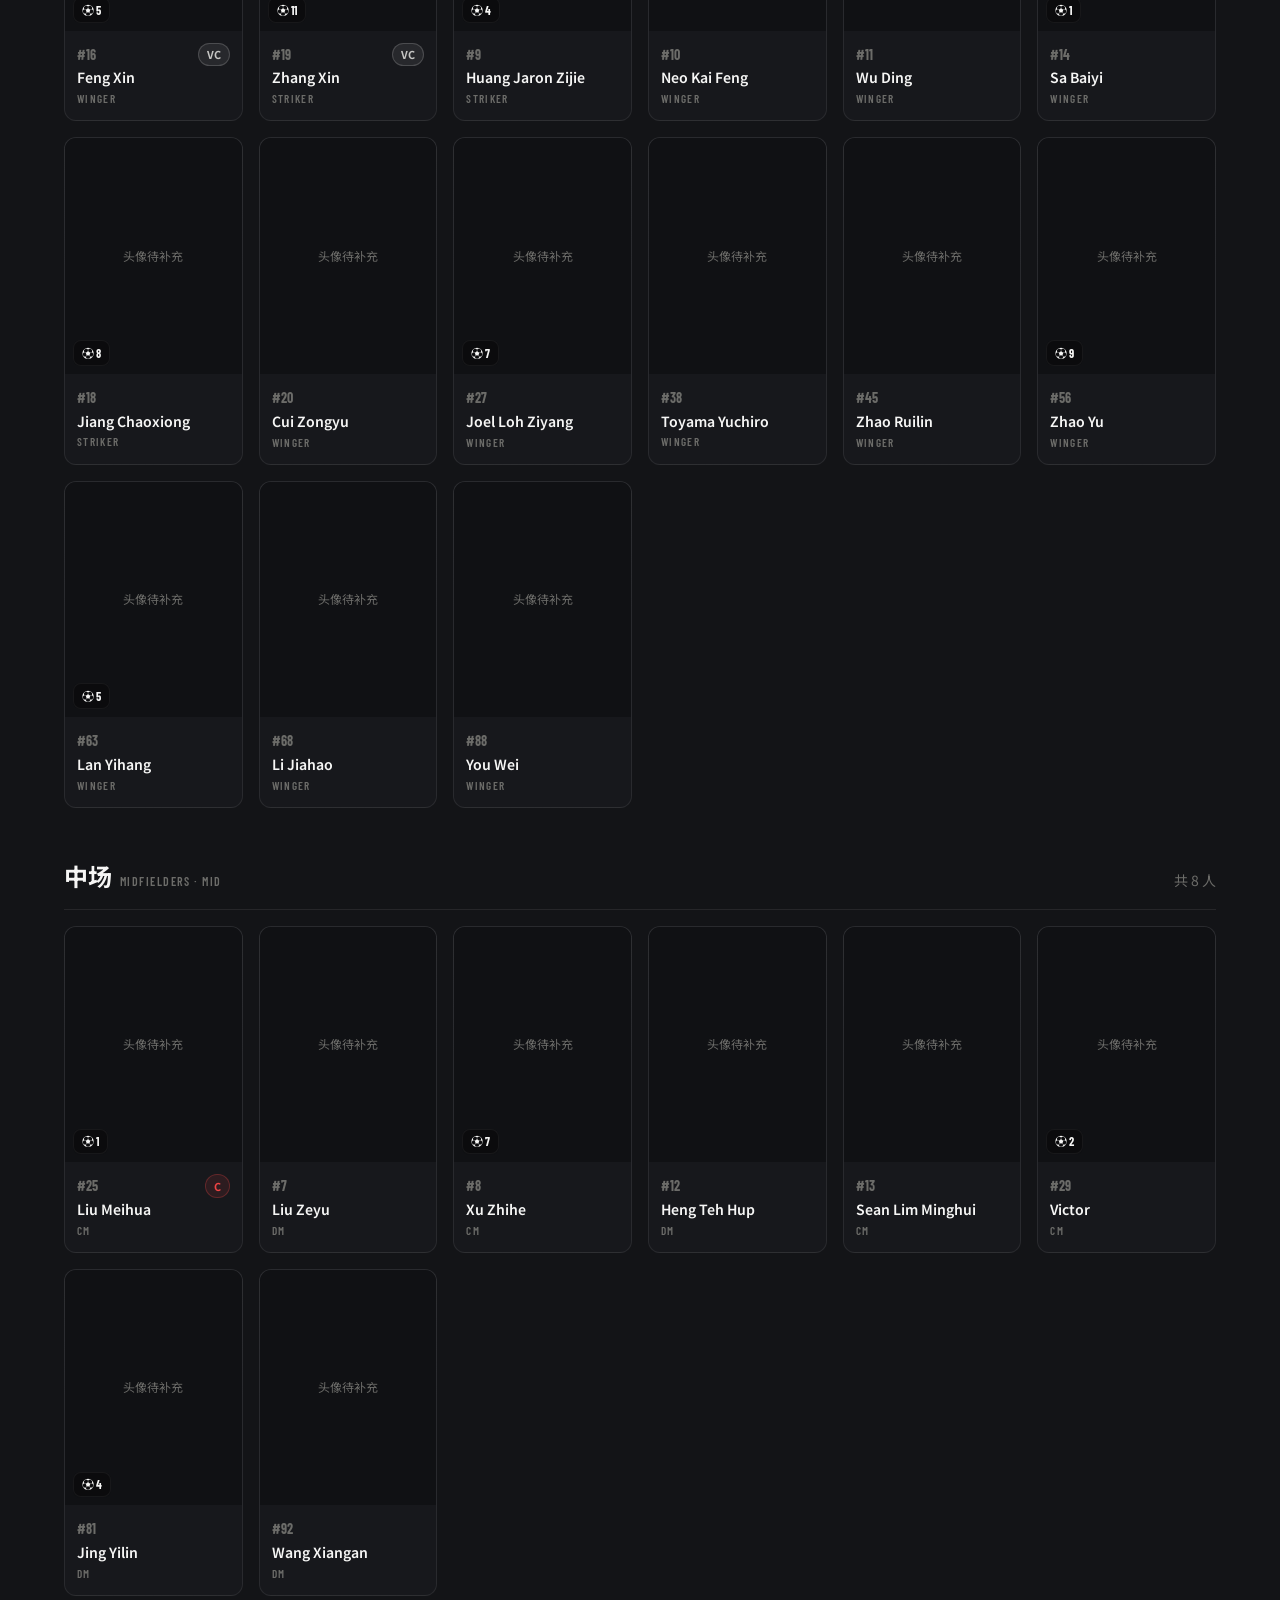
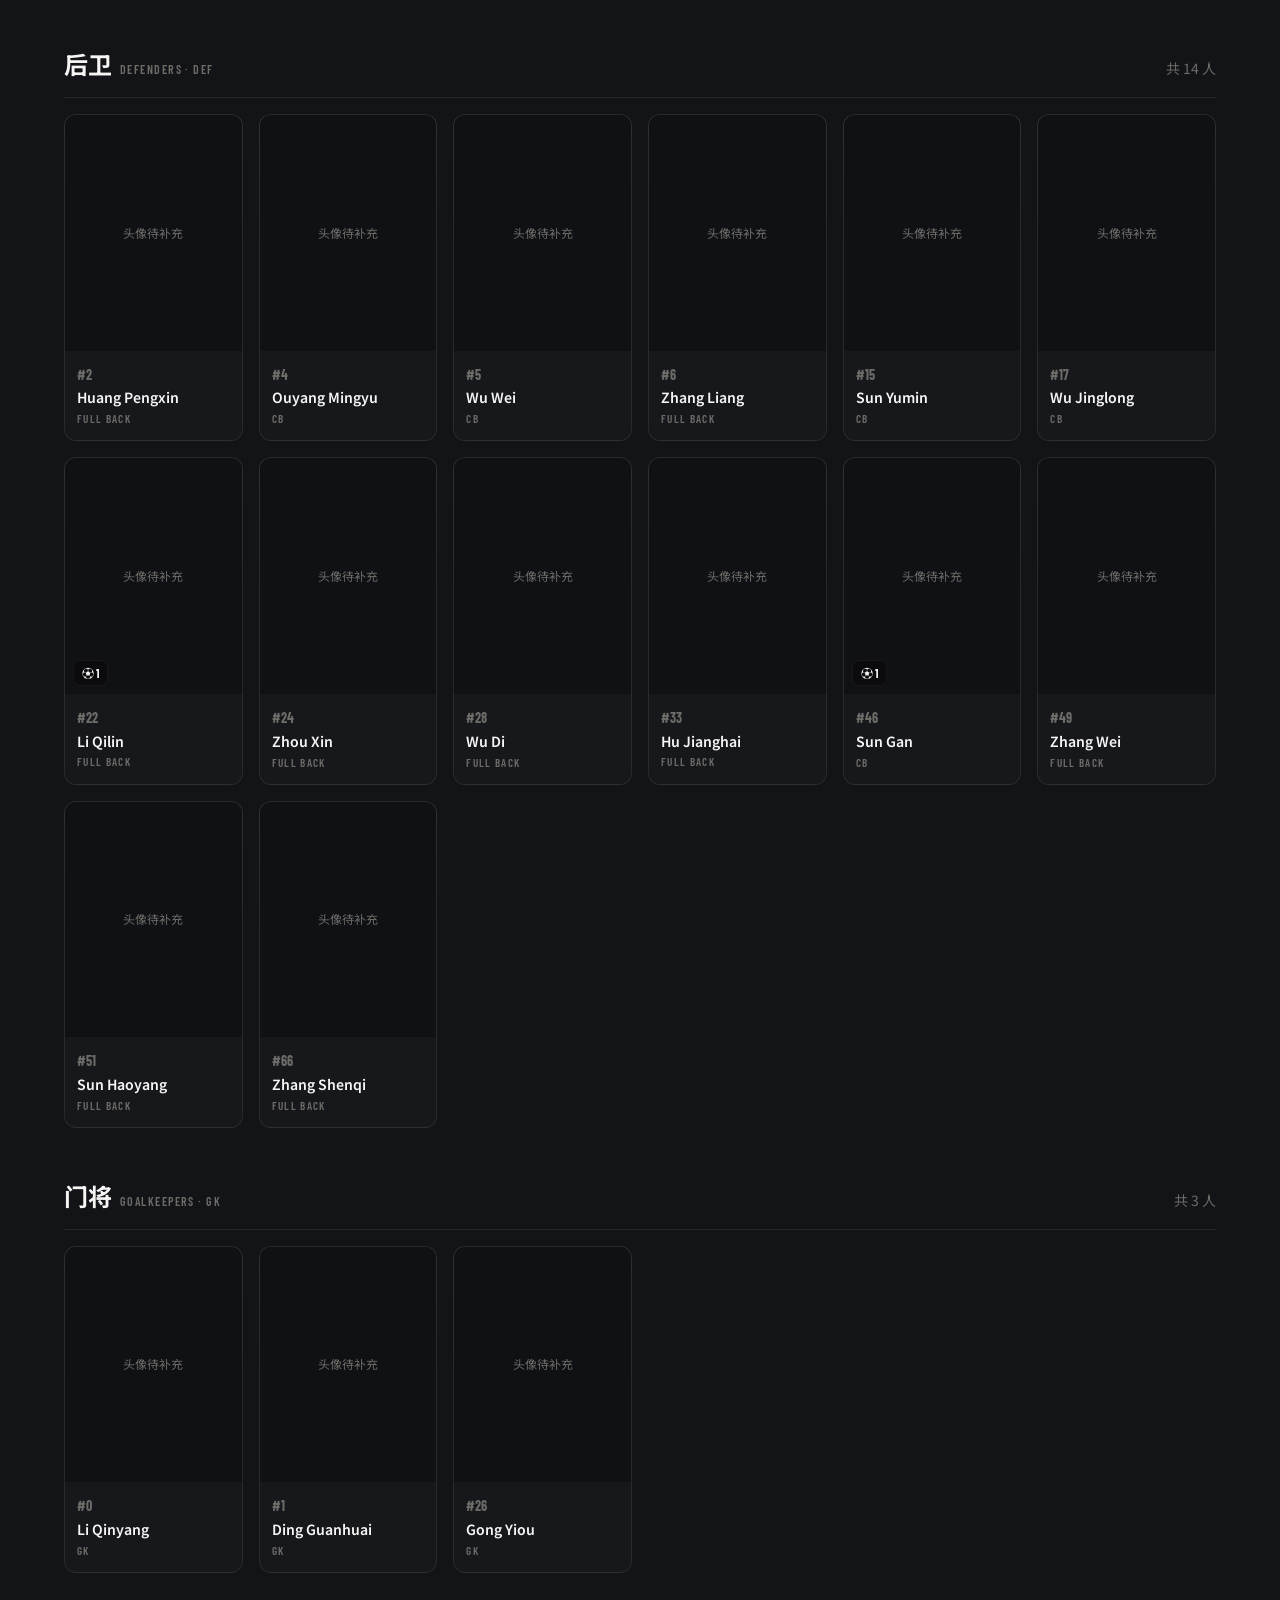
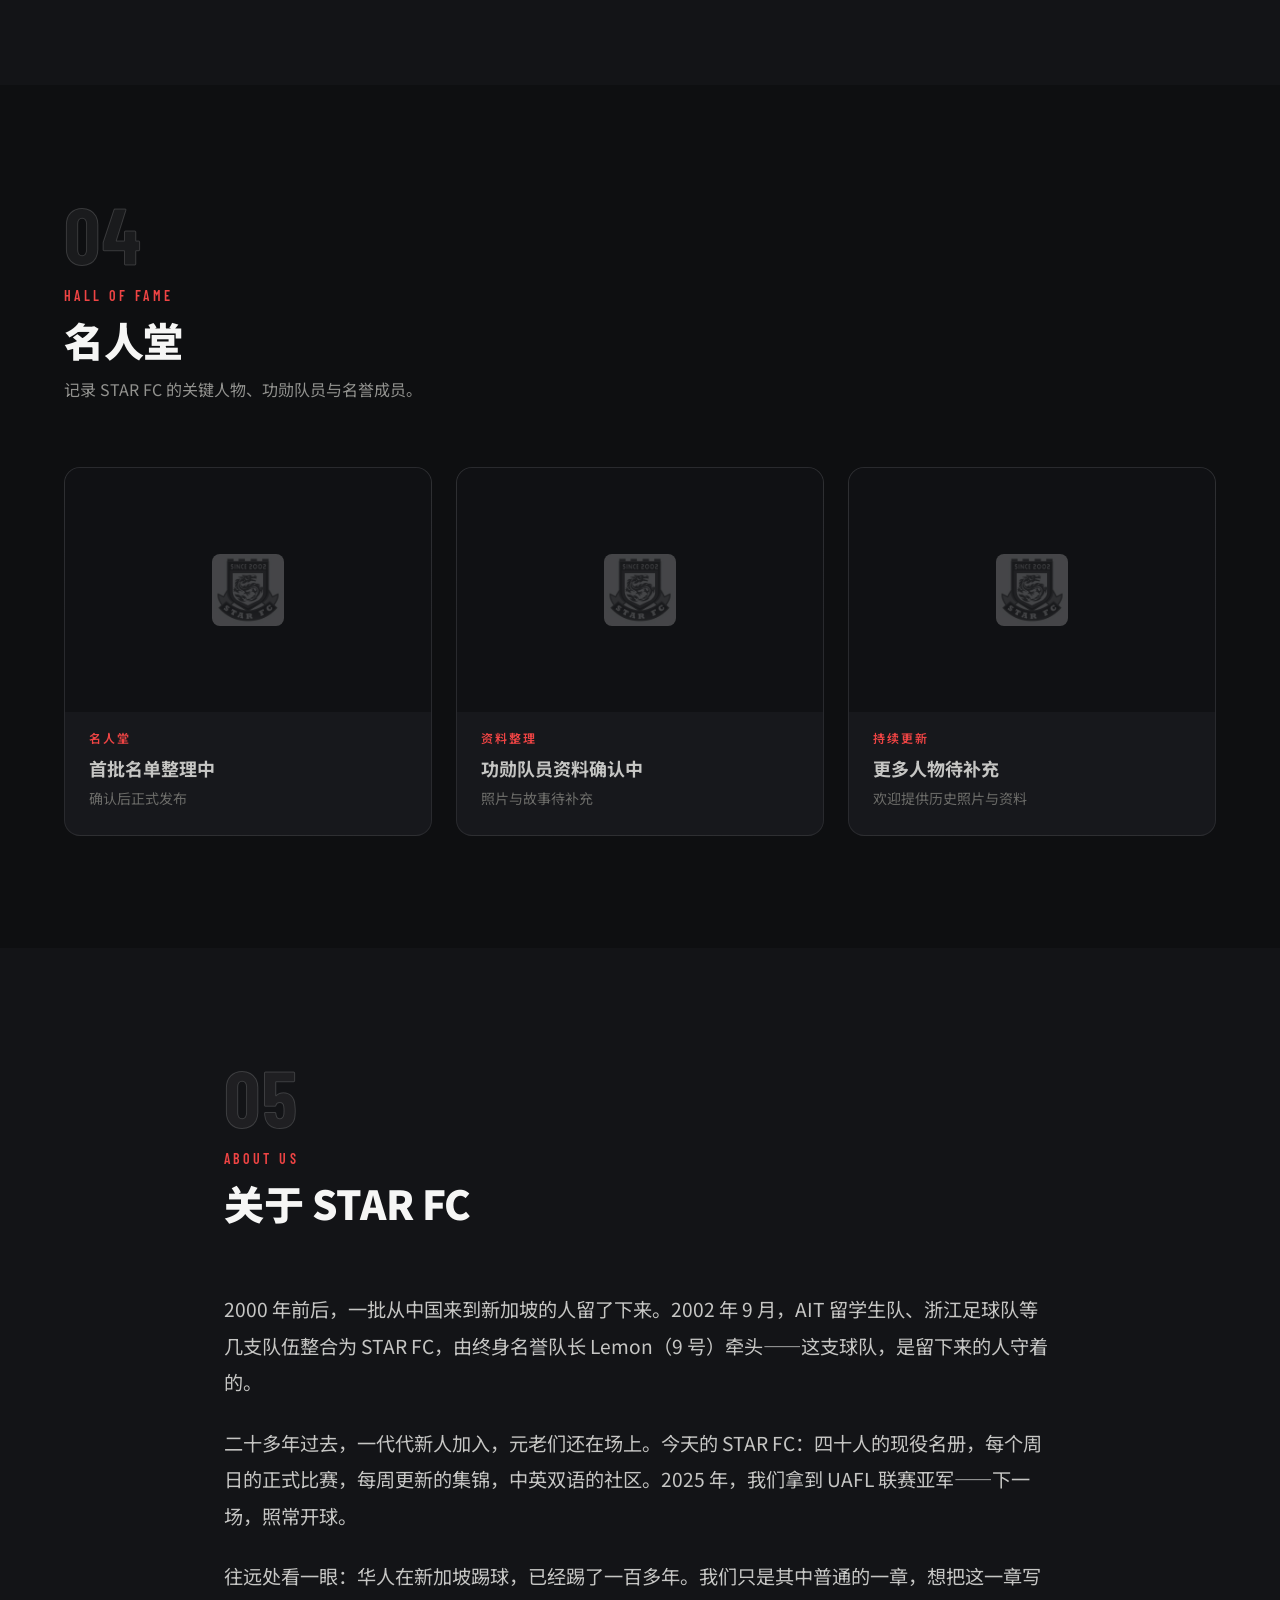
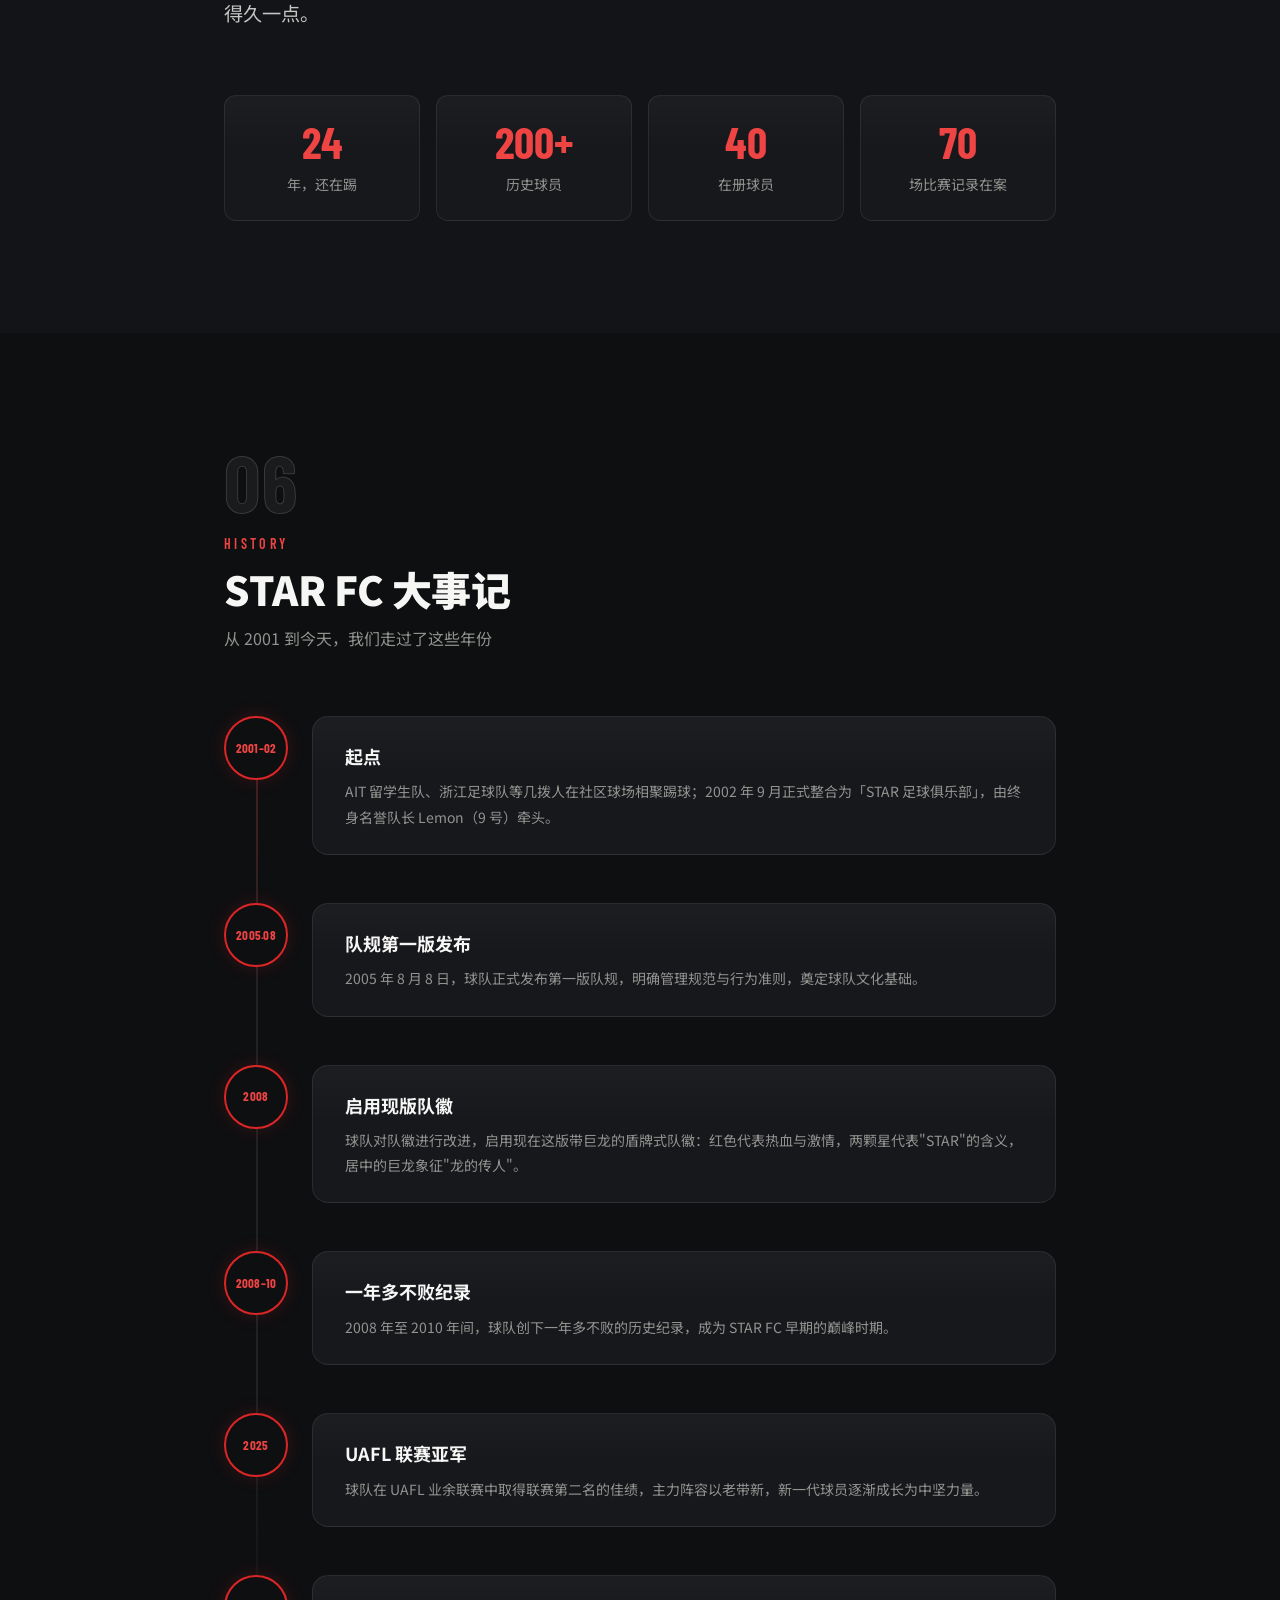
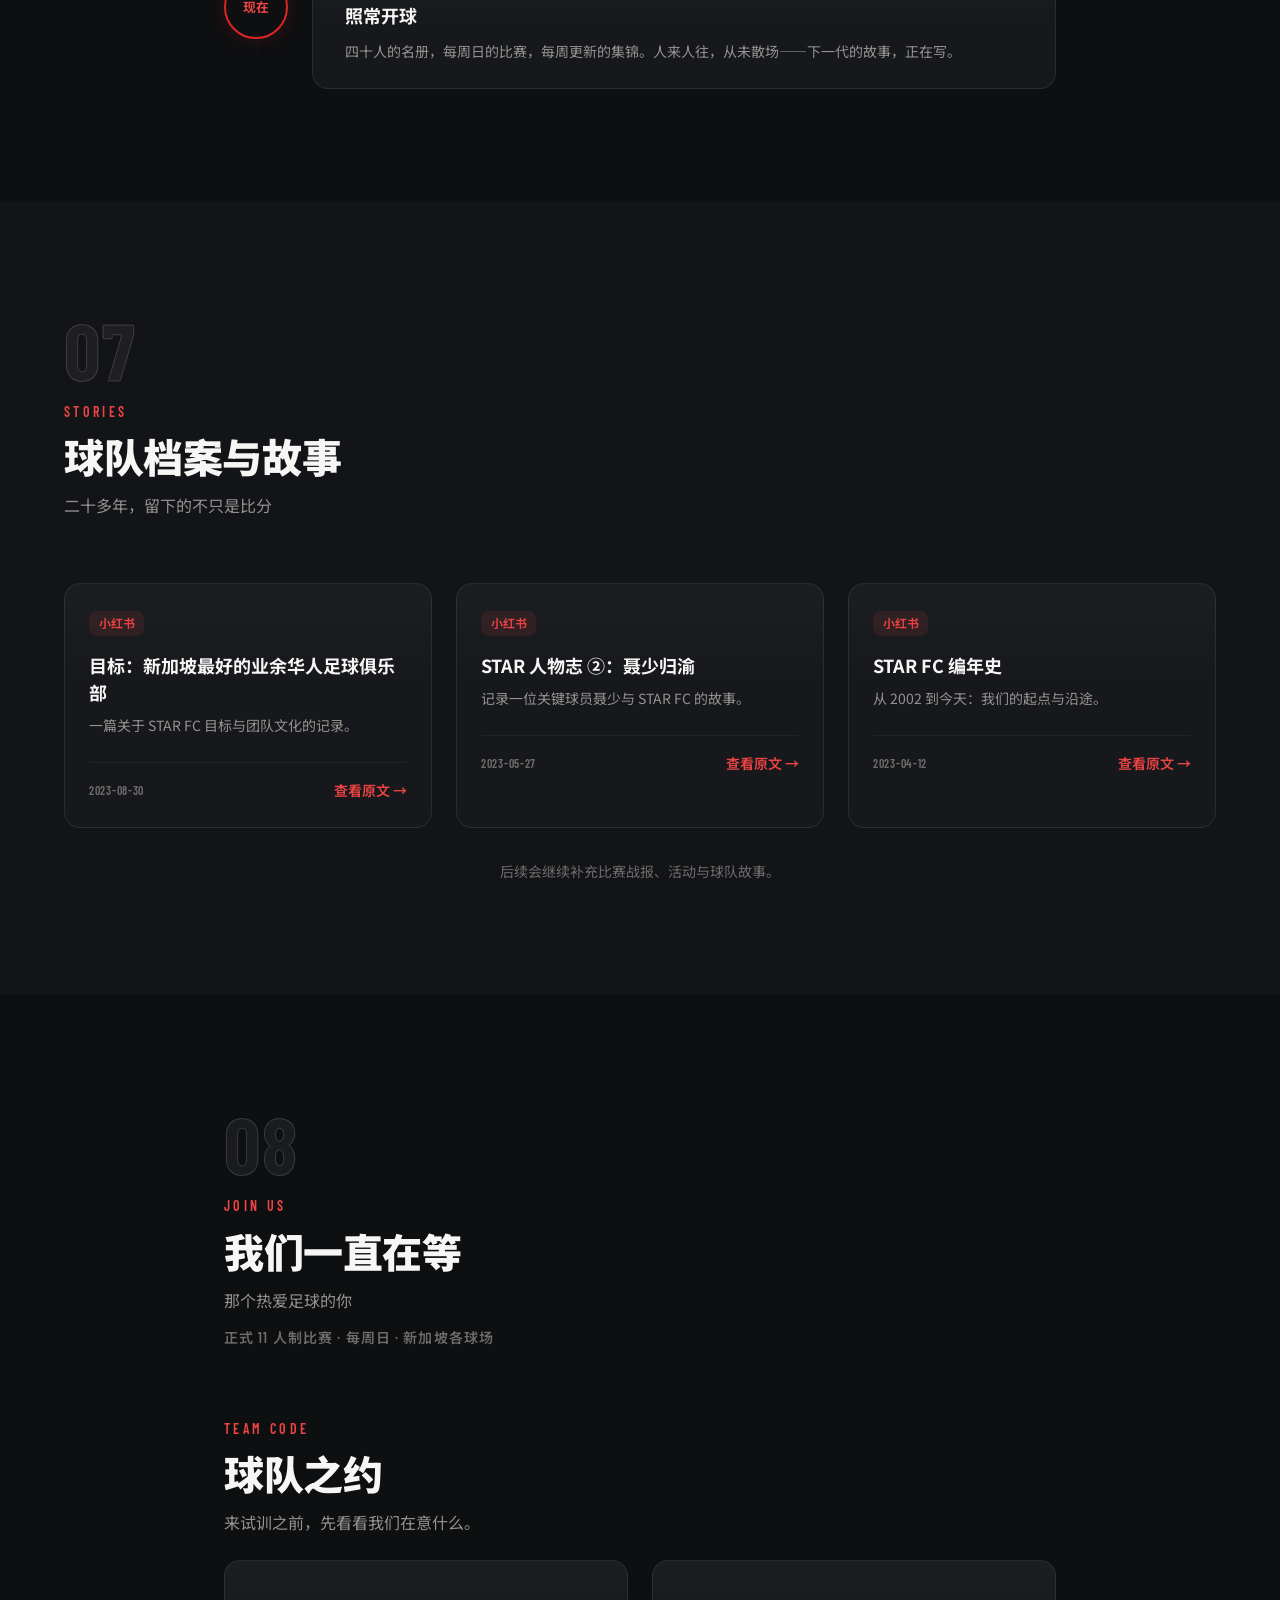
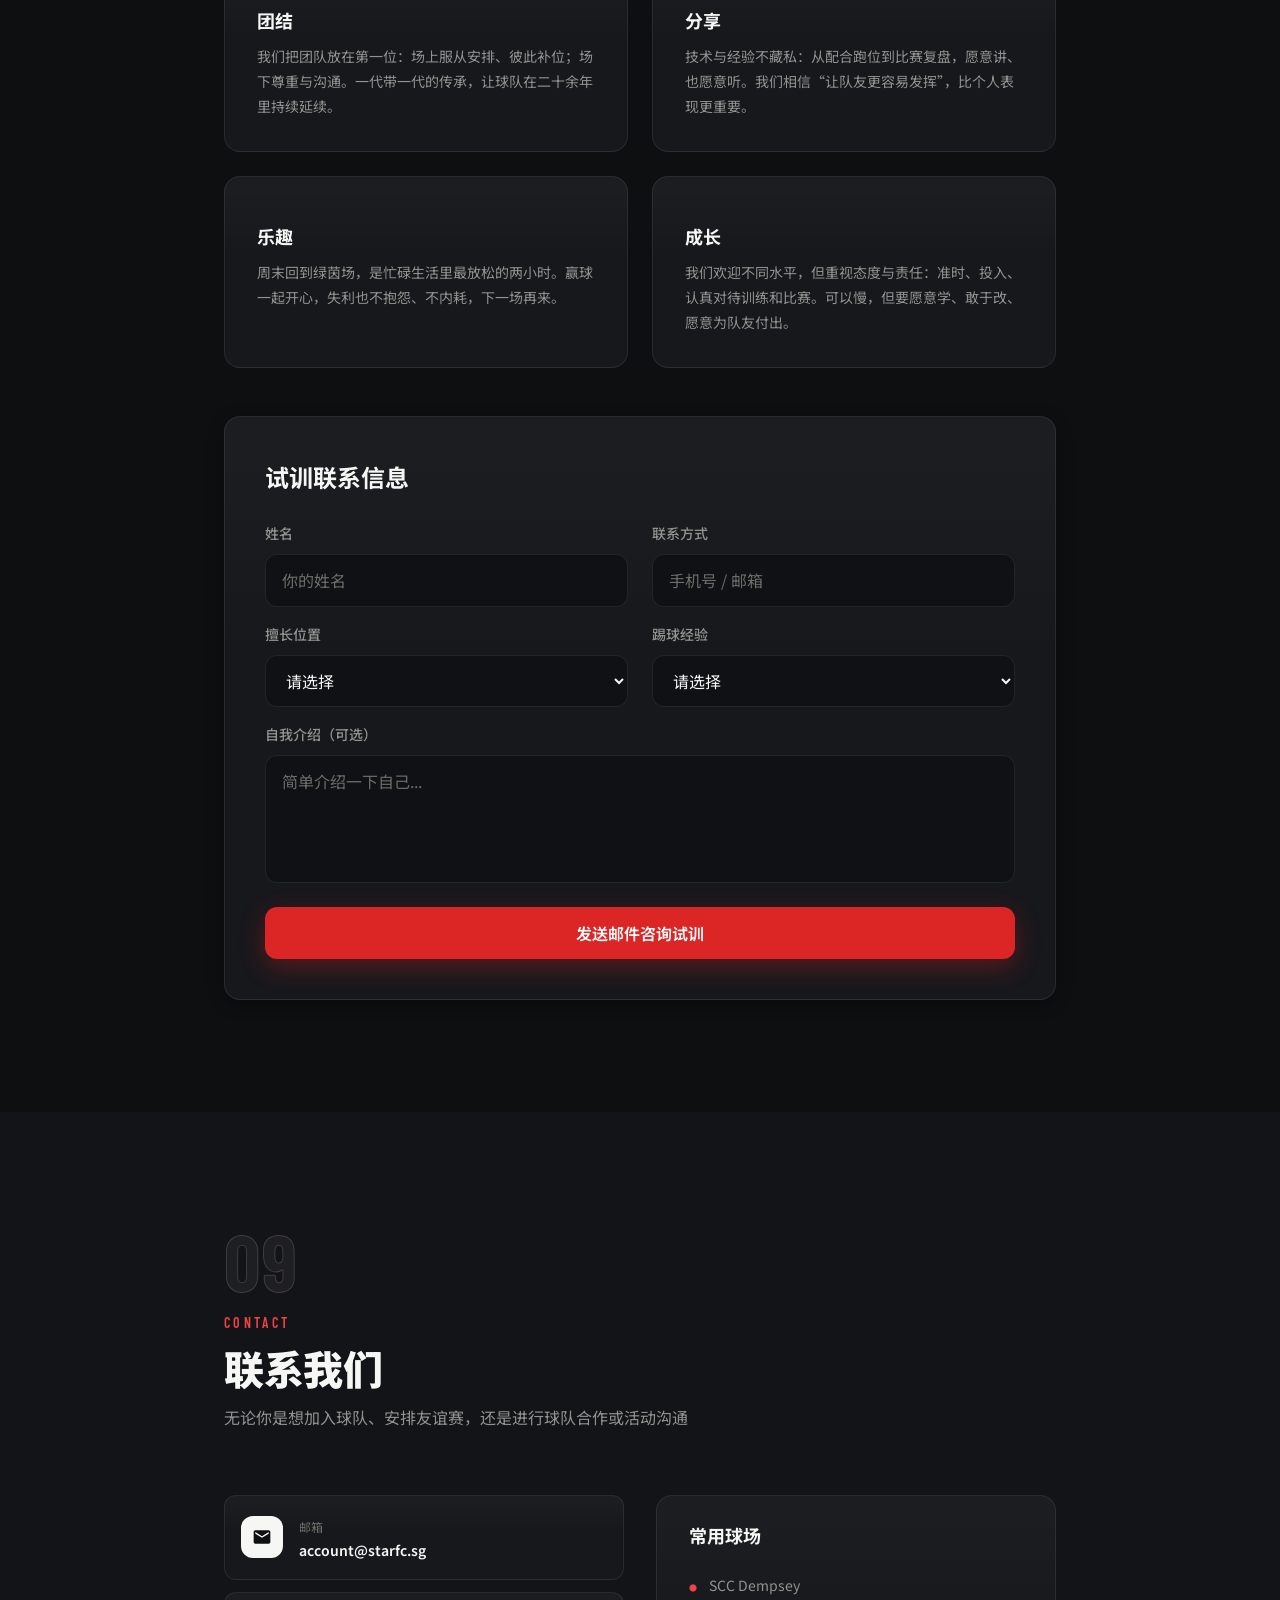
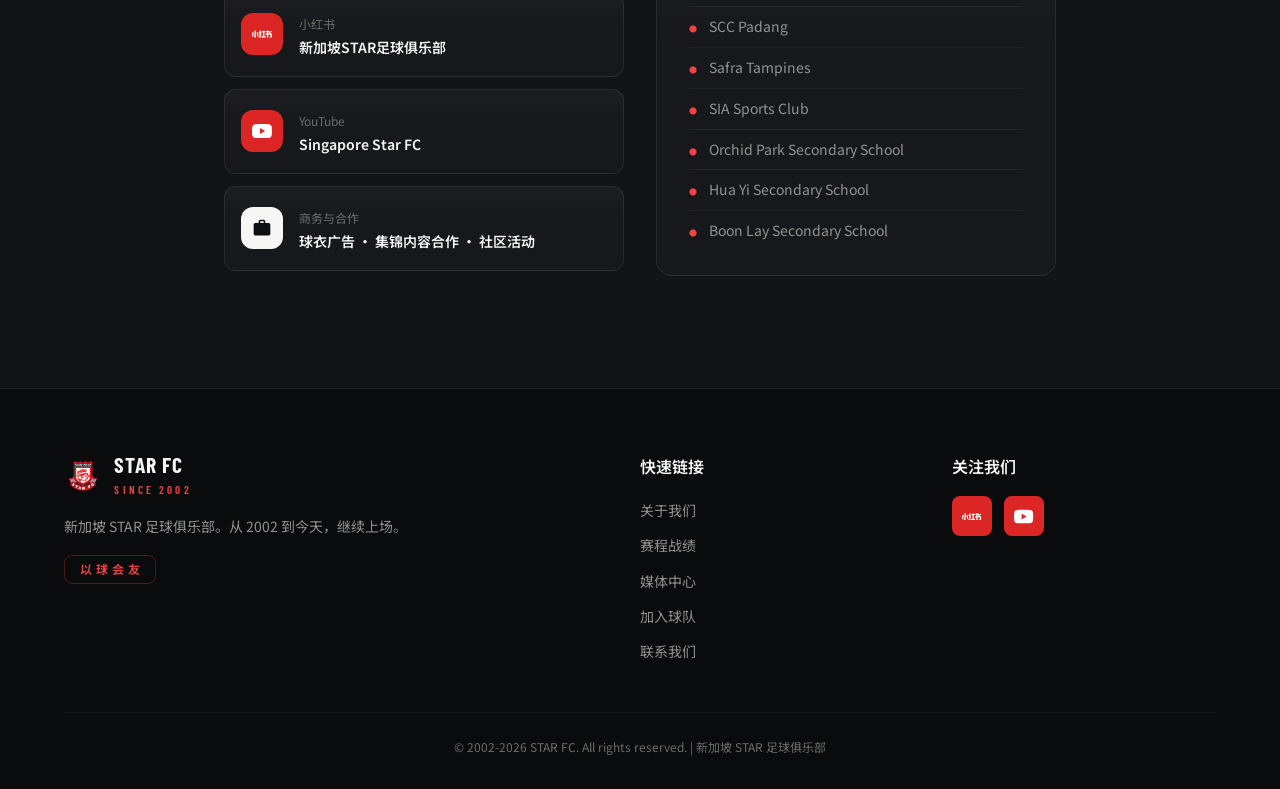
==== commit c7dd53ff: "Soften hero subtitle to 五湖四海，因球相聚 Poetic restraint per the club: evoke gathering from afar without s" ====
--- a/index.html
+++ b/index.html
@@ -147,7 +147,7 @@
                 </div>
                 <h1 class="hero__title" translate="no"><span class="title-mask"><span class="title-word">STAR</span></span> <span class="title-mask"><span class="title-word hero__title-accent">FC</span></span></h1>
                 <p class="hero__tagline"><span data-i18n="hero.tagline1">人来人往，</span><span class="hero__tagline-accent" data-i18n="hero.tagline2">从未散场。</span></p>
-                <p class="hero__subtitle" data-i18n="hero.subtitle">有人来读书，有人来工作；有人离开，也有人留下来，成了一辈子的朋友。</p>
+                <p class="hero__subtitle" data-i18n="hero.subtitle">五湖四海，因球相聚。</p>
                 <div class="hero__actions">
                     <a href="#fixtures" class="btn btn--primary">
                         <span data-i18n="hero.ctaFixtures">查看赛程战绩</span>
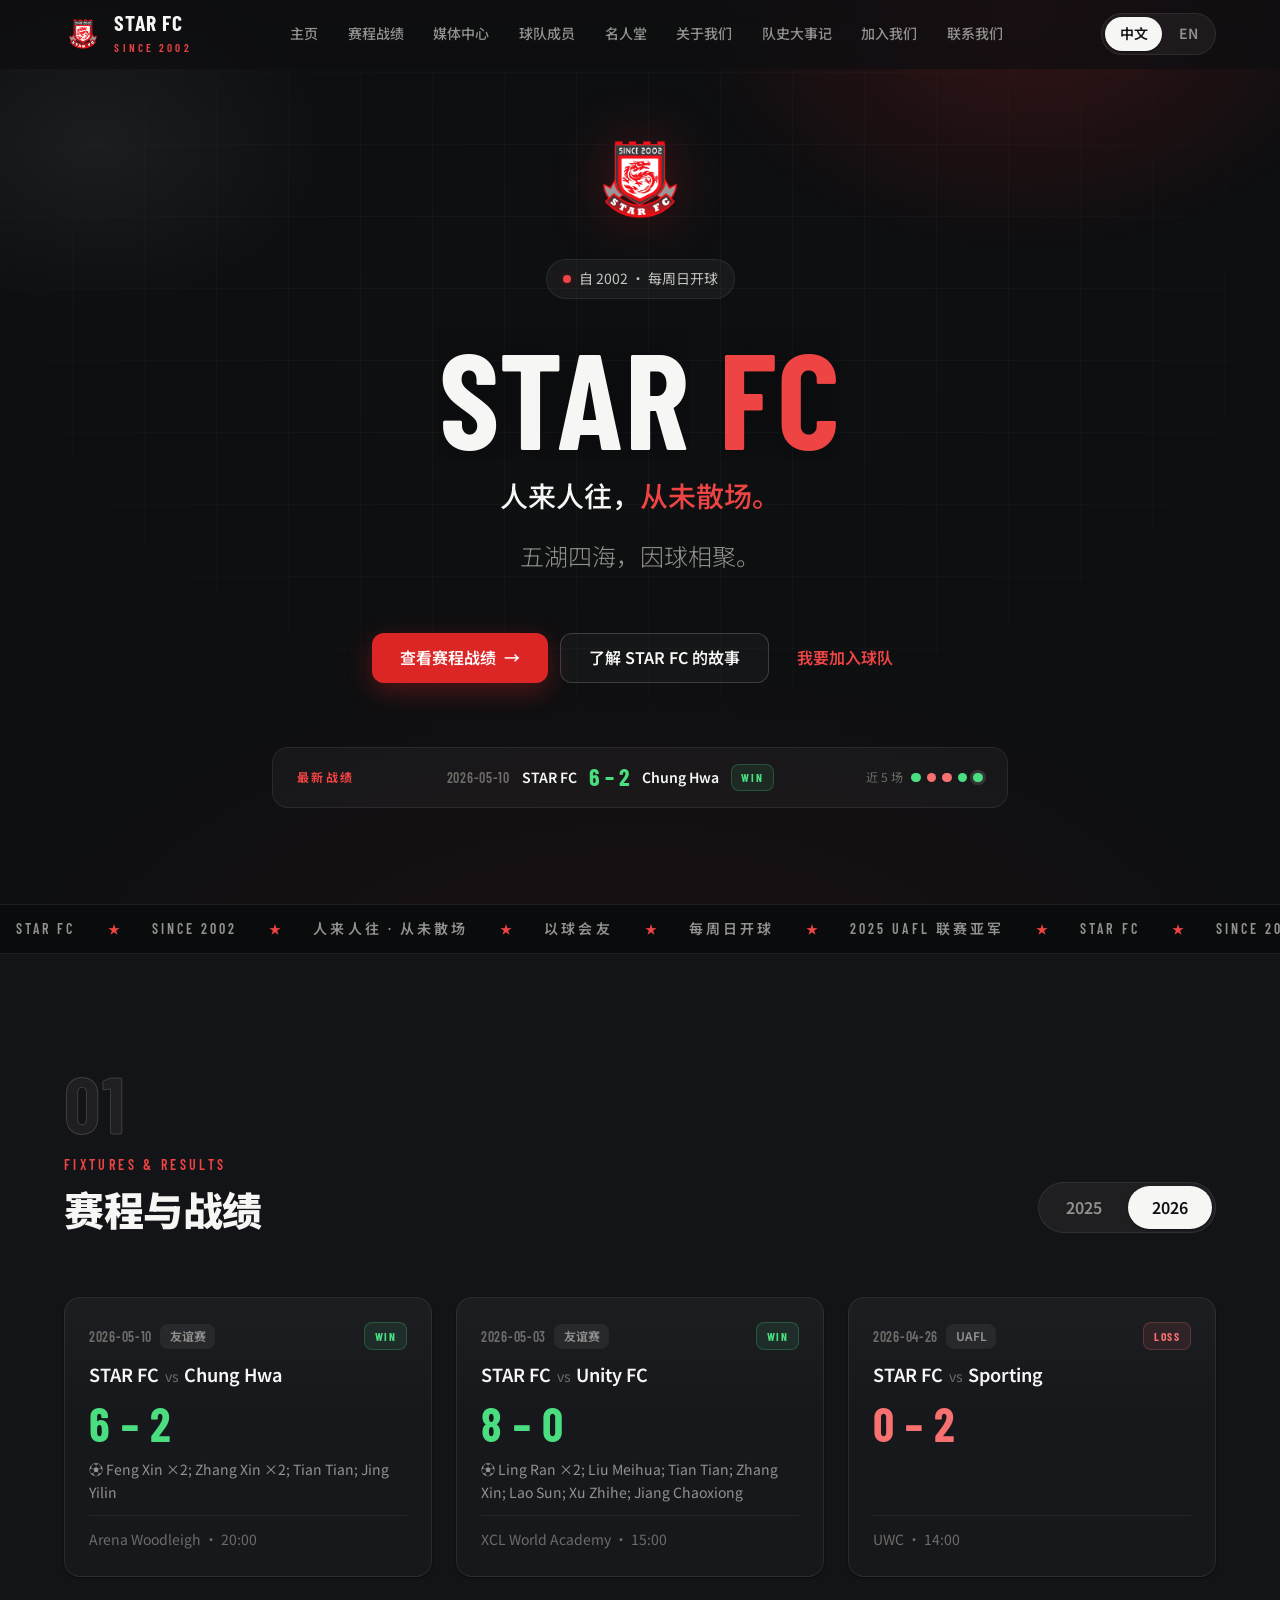
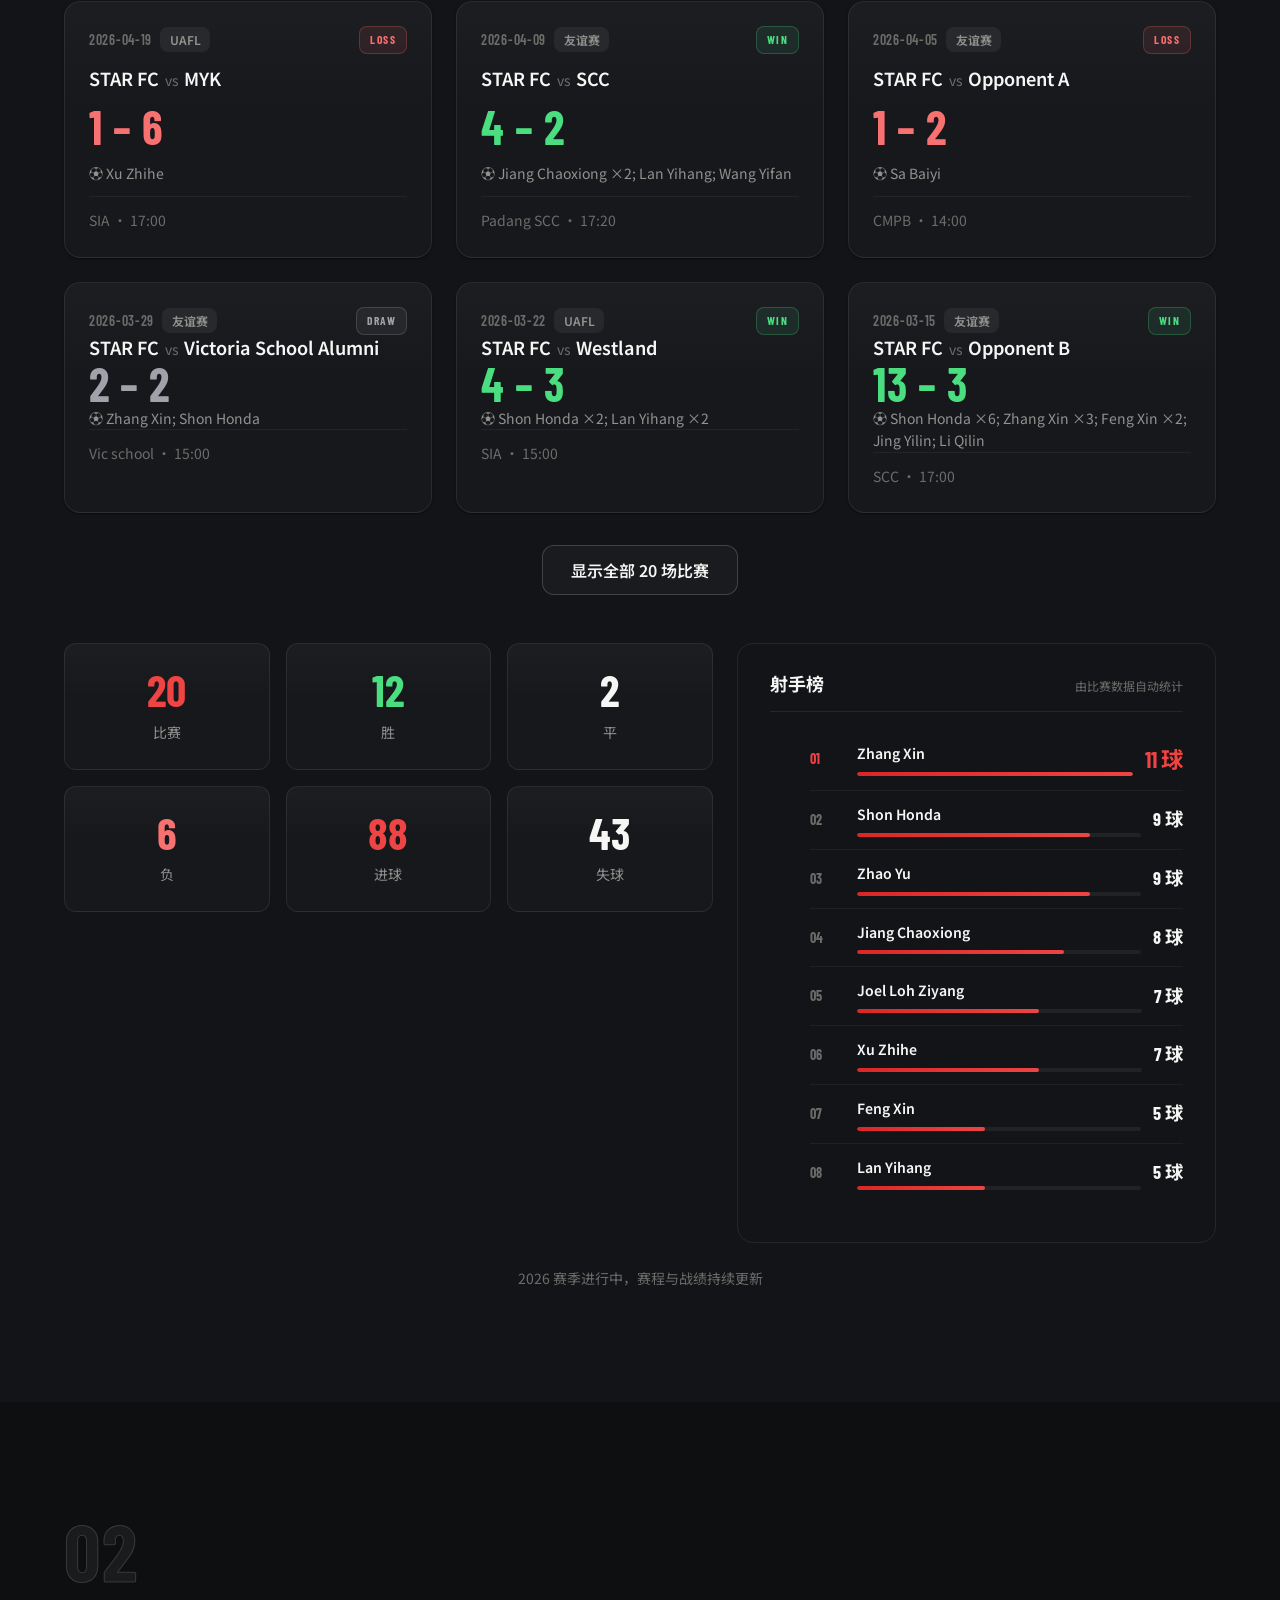
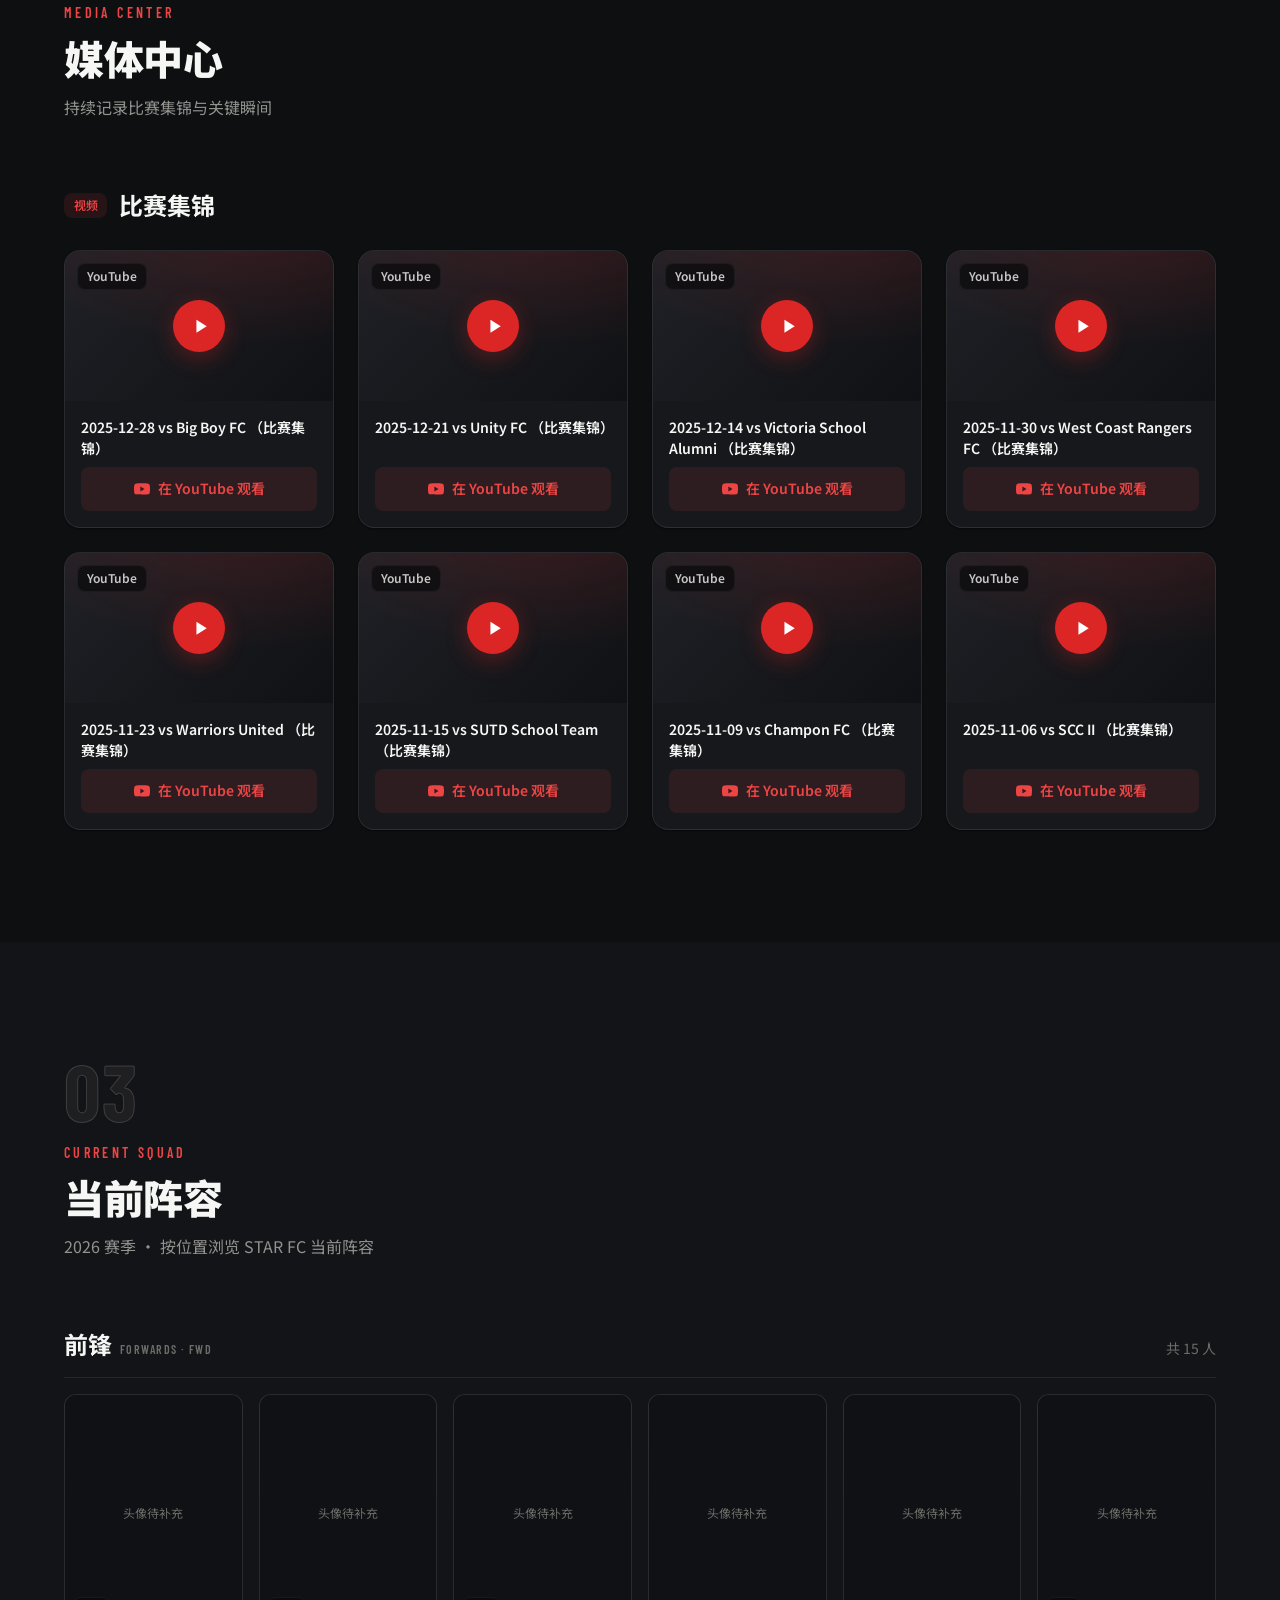
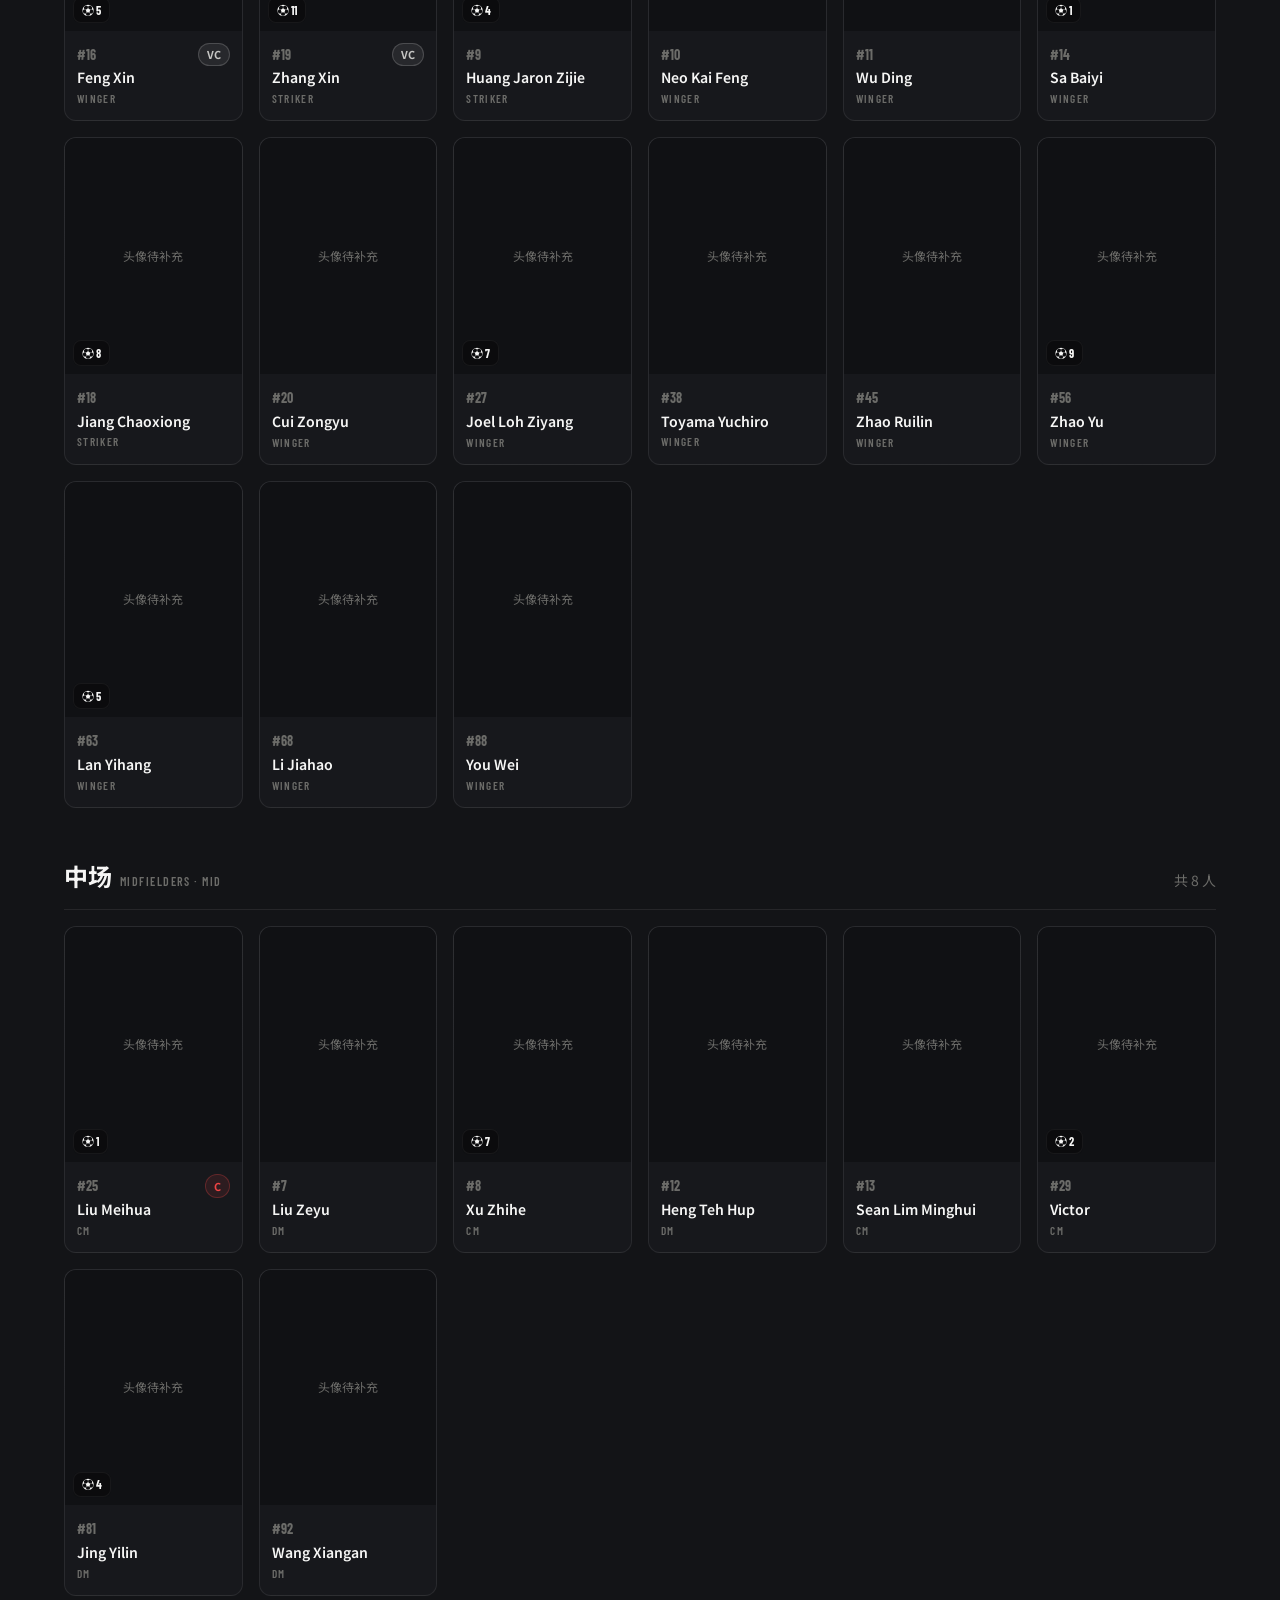
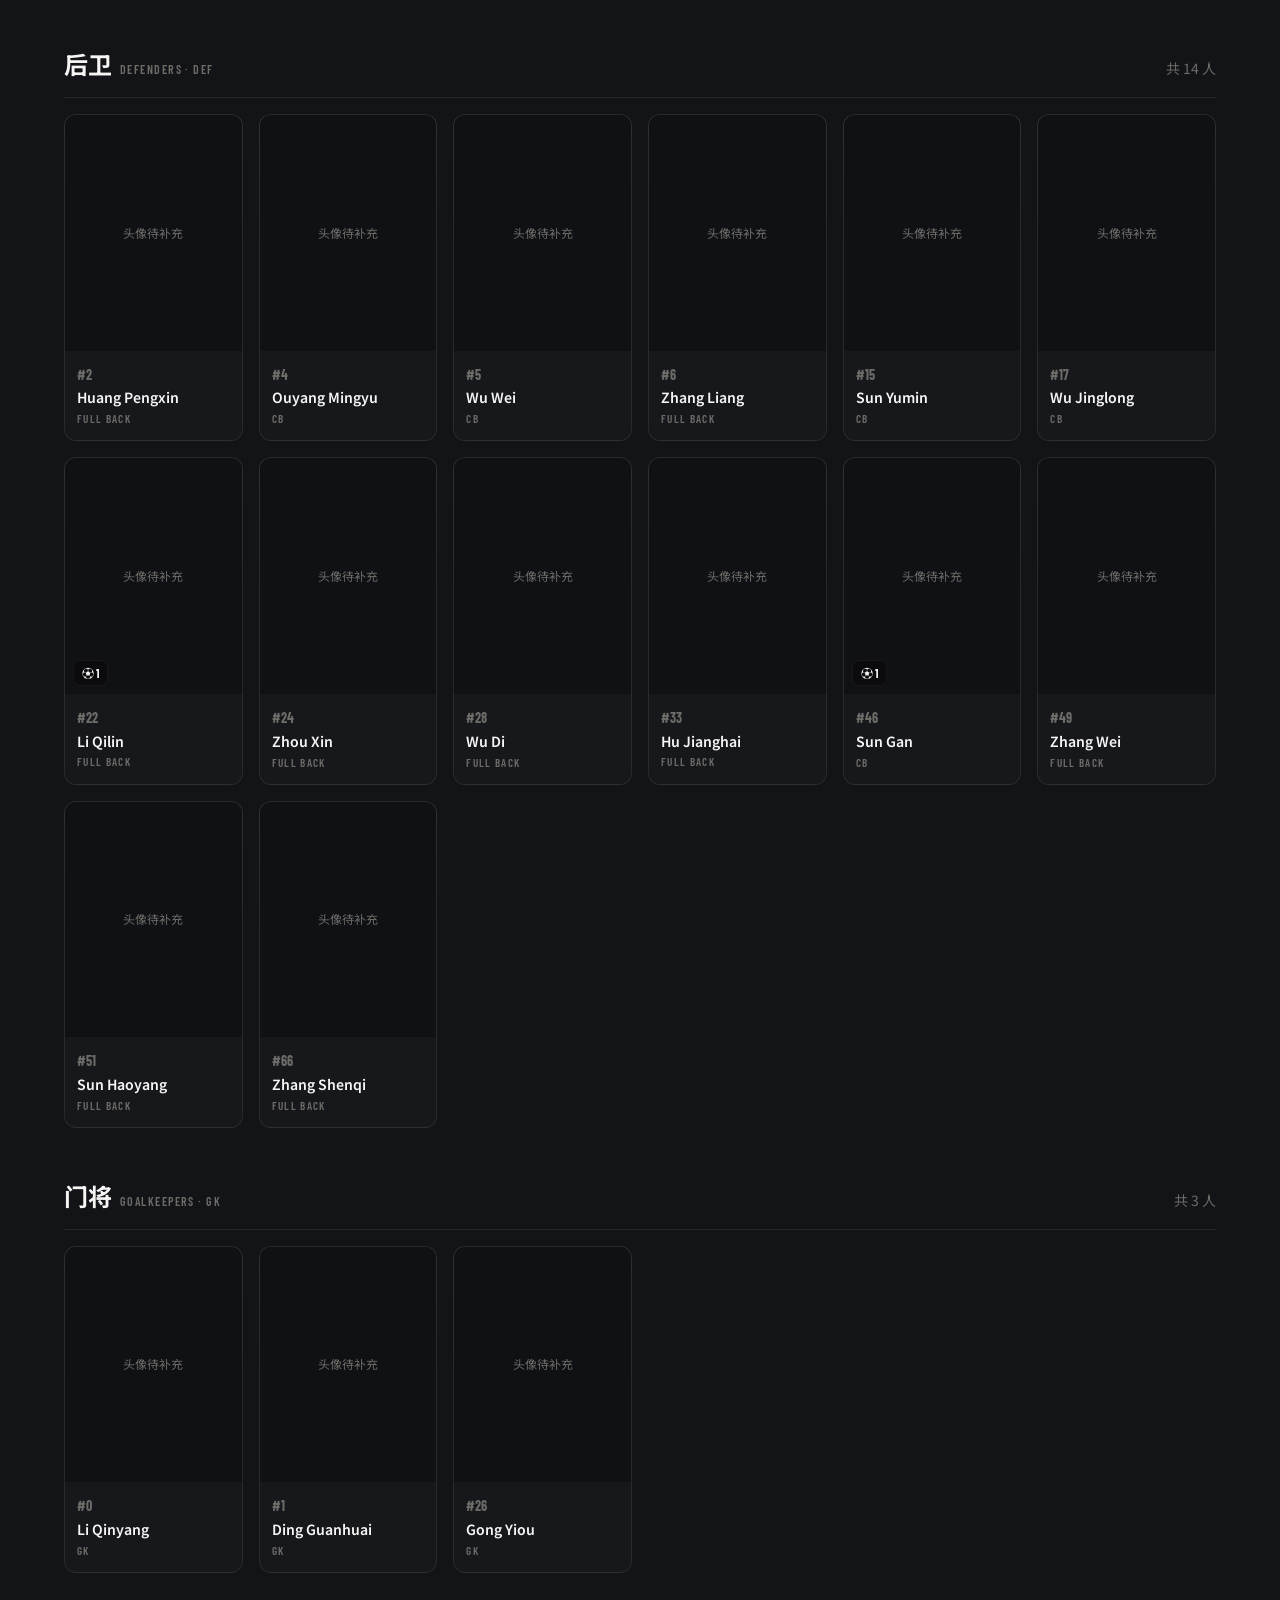
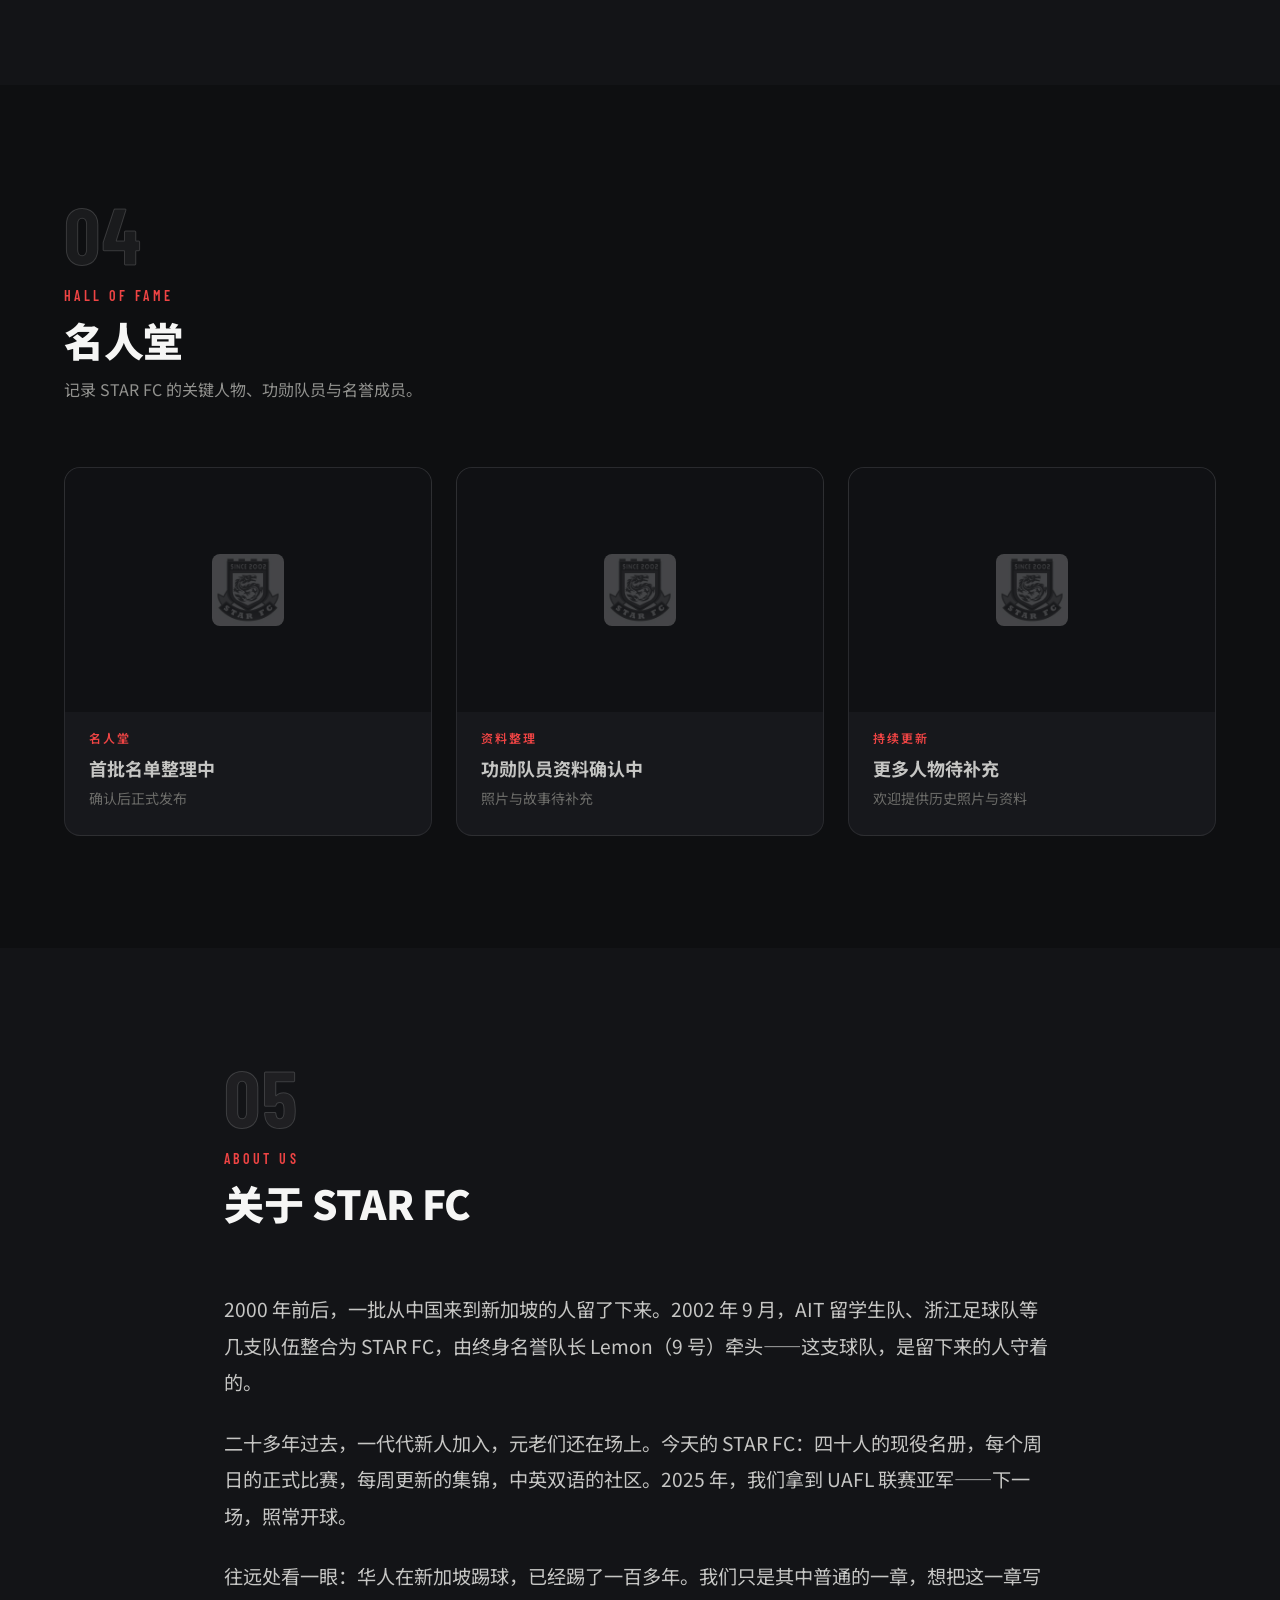
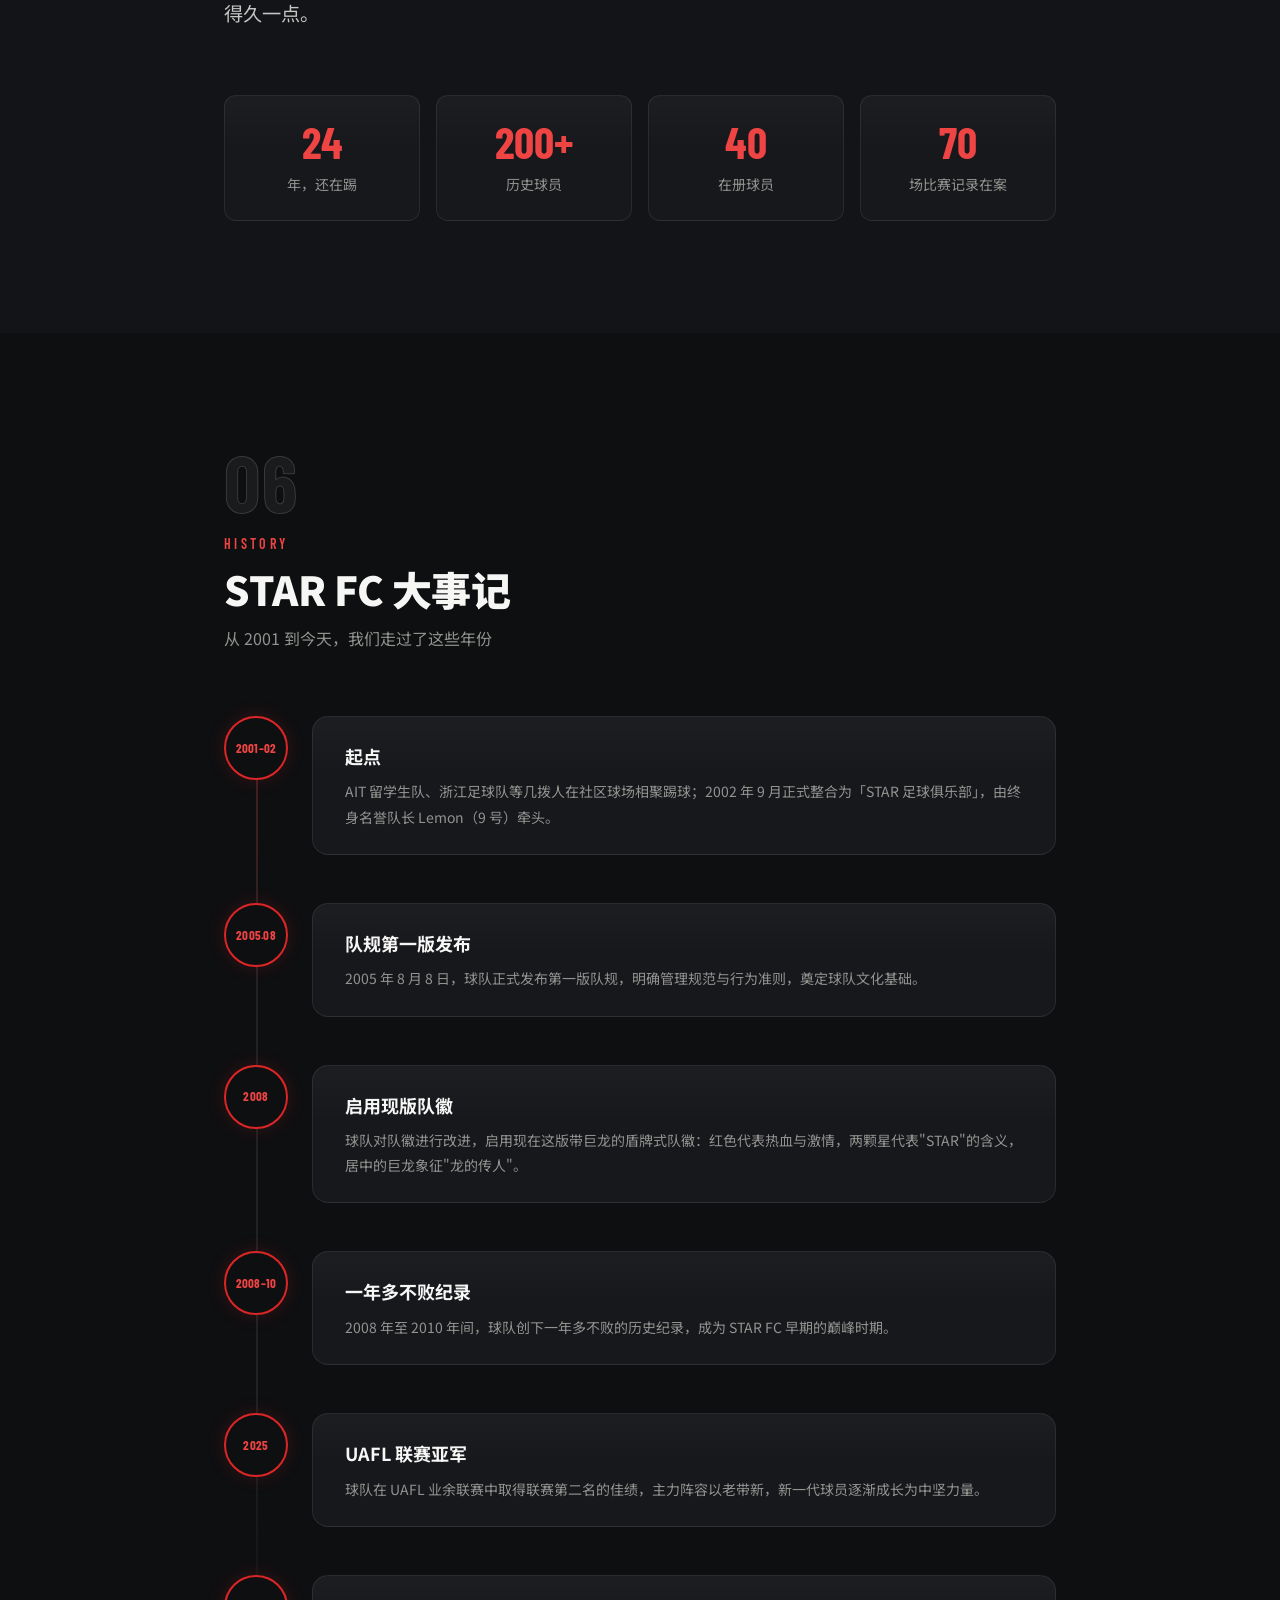
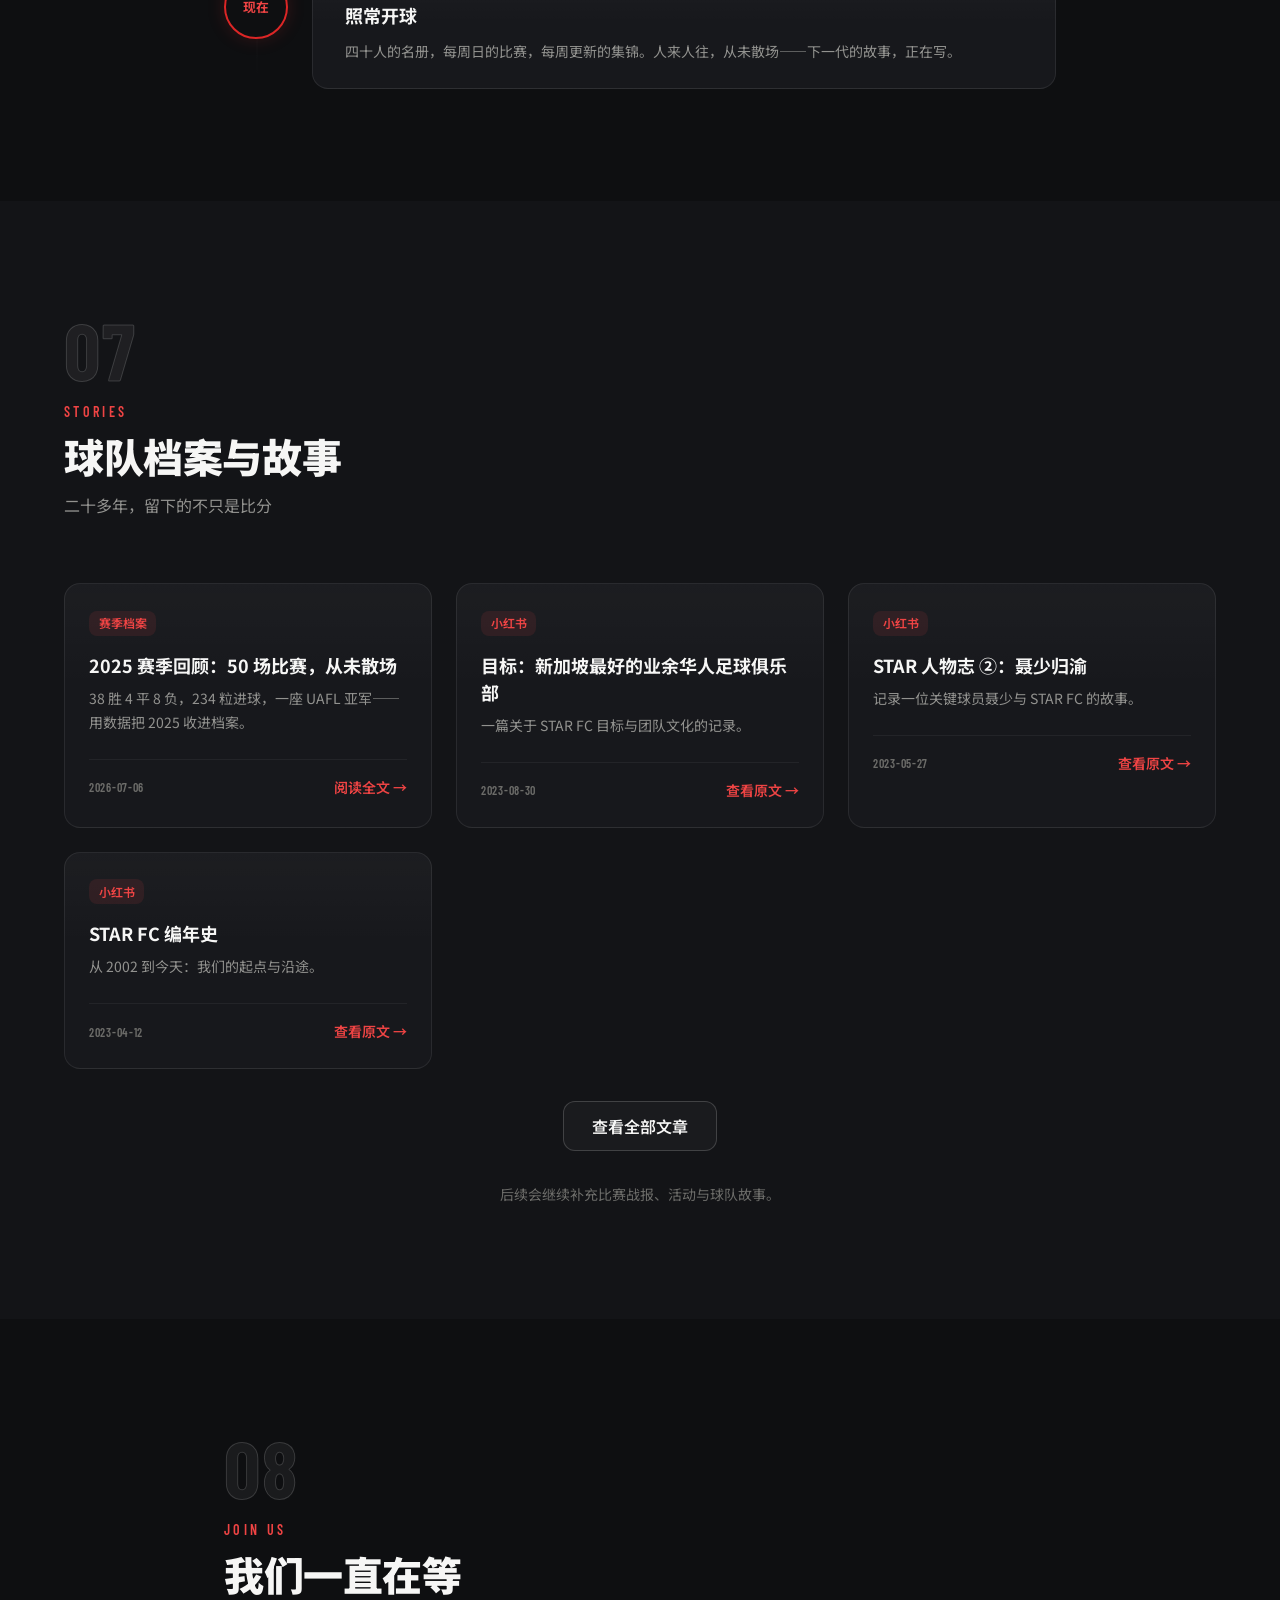
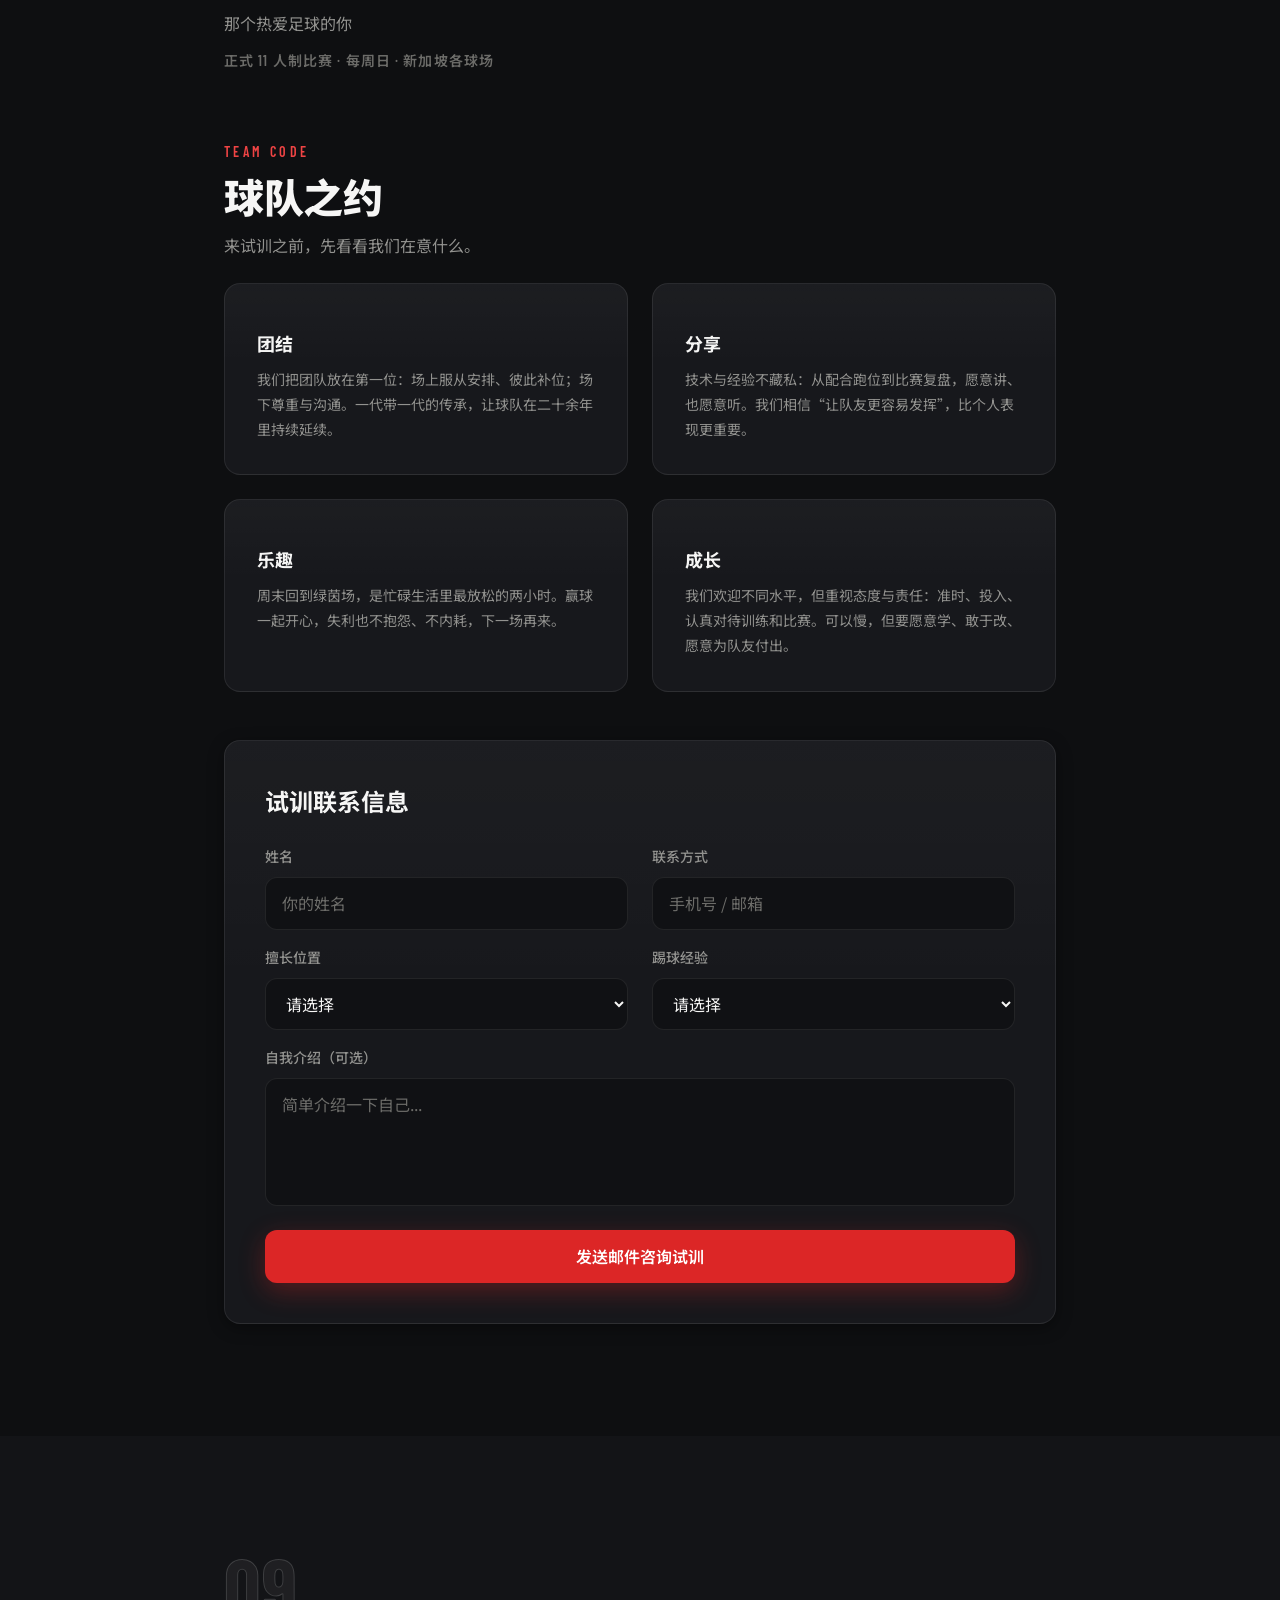
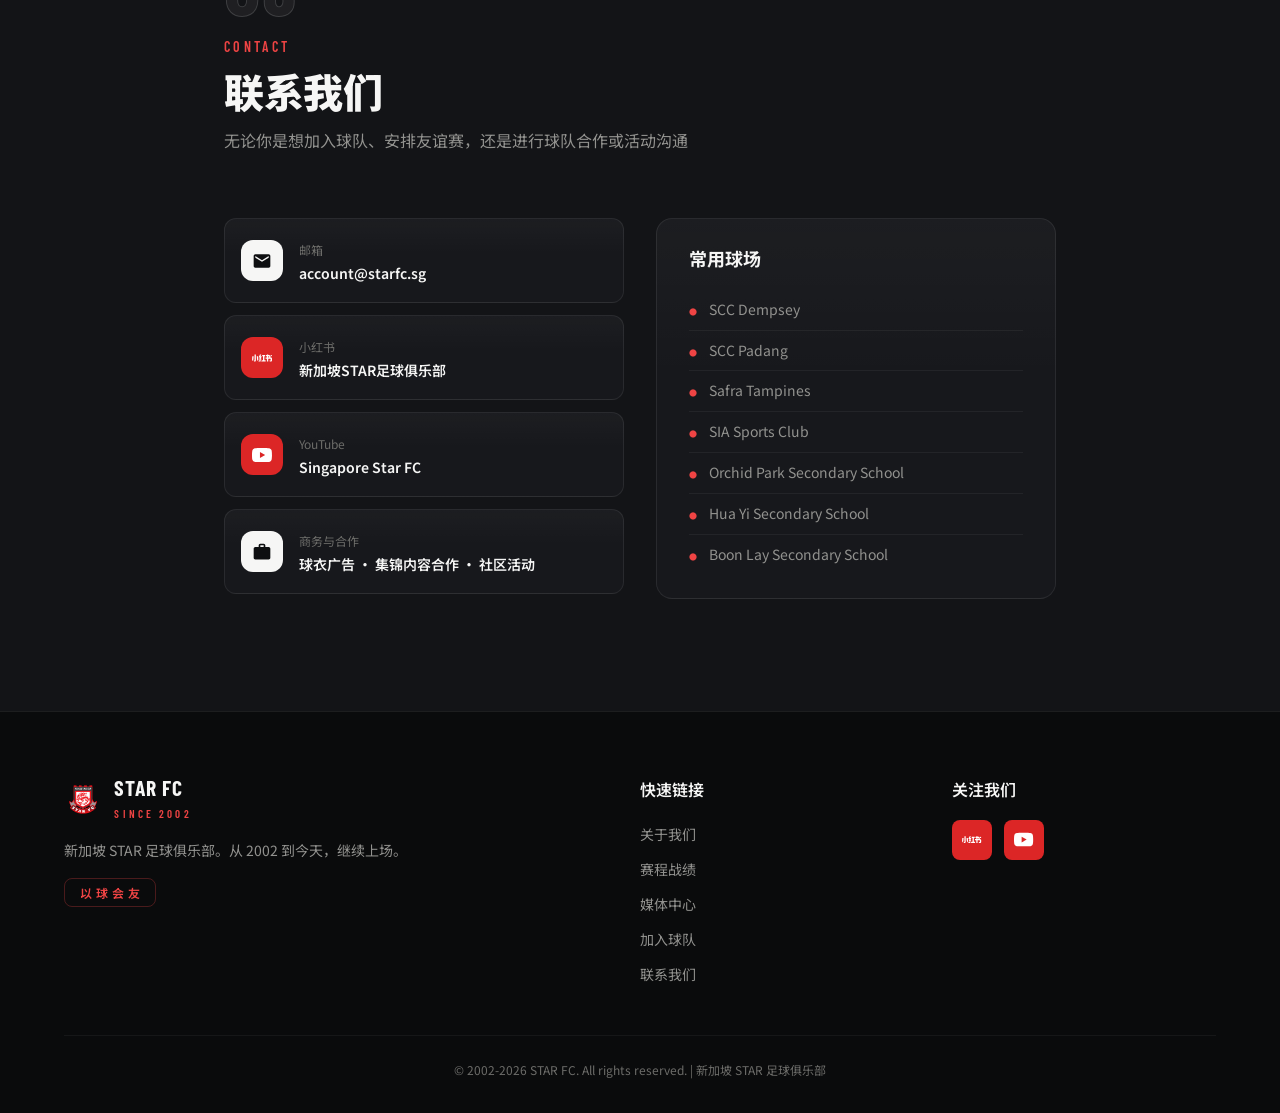
==== commit a09fe9d7: "Blog system, AGENTS.md maintenance manual, sitemap Blog (SEO-first, zero-build): - Standalone static" ====
--- a/index.html
+++ b/index.html
@@ -39,6 +39,7 @@
     <script src="data/players.js" defer></script>
     <script src="data/fixtures.js" defer></script>
     <script src="data/media.js" defer></script>
+    <script src="data/blog.js" defer></script>
     <script src="assets/js/main.js" defer></script>
 
     <!-- 结构化数据：球队信息（搜索引擎理解用） -->
@@ -416,34 +417,10 @@
                         <p class="section-desc" data-i18n="stories.desc">二十多年，留下的不只是比分</p>
                     </div>
                 </header>
-                <div class="stories-grid" data-reveal-stagger>
-                    <a href="http://xhslink.com/o/65x7g6P3zwi" target="_blank" rel="noopener noreferrer" class="story-card">
-                        <span><span class="chip chip--red" data-i18n="stories.tag">小红书</span></span>
-                        <h3 class="story-card__title" data-i18n="stories.s1.title">目标：新加坡最好的业余华人足球俱乐部</h3>
-                        <p class="story-card__desc" data-i18n="stories.s1.desc">一篇关于 STAR FC 目标与团队文化的记录。</p>
-                        <div class="story-card__foot">
-                            <span class="story-card__date">2023-08-30</span>
-                            <span class="story-card__more" data-i18n="stories.readMore">查看原文 →</span>
-                        </div>
-                    </a>
-                    <a href="http://xhslink.com/o/10oC9XUIZrS" target="_blank" rel="noopener noreferrer" class="story-card">
-                        <span><span class="chip chip--red" data-i18n="stories.tag">小红书</span></span>
-                        <h3 class="story-card__title" data-i18n="stories.s2.title">STAR 人物志 ②：聂少归渝</h3>
-                        <p class="story-card__desc" data-i18n="stories.s2.desc">记录一位关键球员聂少与 STAR FC 的故事。</p>
-                        <div class="story-card__foot">
-                            <span class="story-card__date">2023-05-27</span>
-                            <span class="story-card__more" data-i18n="stories.readMore">查看原文 →</span>
-                        </div>
-                    </a>
-                    <a href="http://xhslink.com/o/5vMCLE0YP3v" target="_blank" rel="noopener noreferrer" class="story-card">
-                        <span><span class="chip chip--red" data-i18n="stories.tag">小红书</span></span>
-                        <h3 class="story-card__title" data-i18n="stories.s3.title">STAR FC 编年史</h3>
-                        <p class="story-card__desc" data-i18n="stories.s3.desc">从 2002 到今天：我们的起点与沿途。</p>
-                        <div class="story-card__foot">
-                            <span class="story-card__date">2023-04-12</span>
-                            <span class="story-card__more" data-i18n="stories.readMore">查看原文 →</span>
-                        </div>
-                    </a>
+                <!-- 文章卡片由 assets/js/main.js 从 data/blog.js 渲染（最新 6 篇） -->
+                <div class="stories-grid" data-stories-list data-reveal-stagger></div>
+                <div class="stories-more" data-reveal>
+                    <a href="blog/index.html" class="btn btn--secondary" data-i18n="stories.viewAll">查看全部文章</a>
                 </div>
                 <p class="stories-note" data-reveal data-i18n="stories.note">后续会继续补充比赛战报、活动与球队故事。</p>
             </div>
--- a/assets/css/main.css
+++ b/assets/css/main.css
@@ -1525,3 +1525,120 @@
 /* 球队之约块与试训卡间距 */
 .join-code { margin-bottom: var(--sp-7); }
 .join-code .section-head { margin-bottom: var(--sp-5); }
+
+/* ---------- 13. 博客文章页（blog/*.html 复用本文件 + 以下补充） ---------- */
+.stories-more { display: flex; justify-content: center; margin-top: var(--sp-6); }
+
+.post-topbar {
+  position: sticky;
+  top: 0;
+  z-index: 20;
+  background: rgba(14, 15, 17, 0.82);
+  -webkit-backdrop-filter: blur(12px);
+  backdrop-filter: blur(12px);
+  border-bottom: 1px solid var(--line);
+}
+.post-topbar__inner {
+  display: flex;
+  align-items: center;
+  justify-content: space-between;
+  gap: var(--sp-4);
+  height: 3.6rem;
+}
+.post-topbar .brand__crest { width: 1.9rem; height: 1.9rem; }
+.post-topbar .brand__name { font-size: 1.1rem; }
+.post-topbar__back {
+  font-size: var(--text-sm);
+  font-weight: 600;
+  color: var(--text-mut);
+  transition: color 0.15s ease;
+}
+.post-topbar__back:hover { color: var(--text-hi); }
+
+.post-main { padding: var(--sp-8) 0 var(--sp-9); }
+.post-head { margin-bottom: var(--sp-6); }
+.post-tag { margin-bottom: var(--sp-4); }
+.post-title {
+  font-size: var(--text-h2);
+  font-weight: 900;
+  line-height: 1.25;
+  color: var(--text-hi);
+  letter-spacing: -0.01em;
+}
+.post-meta {
+  margin-top: var(--sp-3);
+  font-family: var(--font-display);
+  font-size: var(--text-sm);
+  font-weight: 600;
+  letter-spacing: 0.08em;
+  color: var(--text-faint);
+}
+
+.post-body { font-size: 1.05rem; line-height: 1.95; color: var(--text); }
+.post-body > * + * { margin-top: var(--sp-5); }
+.post-body h2 {
+  margin-top: var(--sp-7);
+  font-size: var(--text-h3);
+  font-weight: 700;
+  color: var(--text-hi);
+  padding-bottom: var(--sp-3);
+  border-bottom: 1px solid var(--line);
+}
+.post-body h3 { margin-top: var(--sp-6); font-size: var(--text-lg); font-weight: 700; color: var(--text-hi); }
+.post-body strong { color: var(--text-hi); }
+.post-body a { color: var(--red-500); }
+.post-body a:hover { color: #ff6b6b; }
+.post-body ul { list-style: none; }
+.post-body ul li {
+  position: relative;
+  padding-left: 1.2em;
+  margin-top: var(--sp-2);
+}
+.post-body ul li::before { content: '●'; position: absolute; left: 0; top: 0.72em; font-size: 0.45em; color: var(--red-500); }
+.post-body blockquote {
+  margin: var(--sp-6) 0;
+  padding: var(--sp-4) var(--sp-5);
+  border-left: 3px solid var(--red-600);
+  background: var(--surface);
+  border-radius: 0 var(--radius-md) var(--radius-md) 0;
+  color: var(--text-hi);
+}
+.post-body figure { margin: var(--sp-6) 0; }
+.post-body figure img { width: 100%; border-radius: var(--radius-lg); border: var(--border); }
+.post-body figcaption { margin-top: var(--sp-2); font-size: var(--text-xs); color: var(--text-faint); text-align: center; }
+
+/* 数据速览条（文章内） */
+.post-stats {
+  display: grid;
+  grid-template-columns: repeat(2, 1fr);
+  gap: var(--sp-3);
+  margin: var(--sp-6) 0;
+}
+@media (min-width: 40rem) { .post-stats { grid-template-columns: repeat(4, 1fr); } }
+
+/* 视频内嵌（16:9） */
+.post-embed {
+  position: relative;
+  aspect-ratio: 16 / 9;
+  margin: var(--sp-6) 0;
+  border-radius: var(--radius-lg);
+  overflow: hidden;
+  border: var(--border);
+  background: var(--surface-2);
+}
+.post-embed iframe { position: absolute; inset: 0; width: 100%; height: 100%; border: 0; }
+
+.post-footer {
+  margin-top: var(--sp-8);
+  padding-top: var(--sp-5);
+  border-top: 1px solid var(--line);
+  display: flex;
+  align-items: center;
+  justify-content: space-between;
+  gap: var(--sp-4);
+  font-size: var(--text-sm);
+  color: var(--text-faint);
+}
+
+/* 博客索引页 */
+.post-list { display: flex; flex-direction: column; gap: var(--sp-4); margin-top: var(--sp-6); }
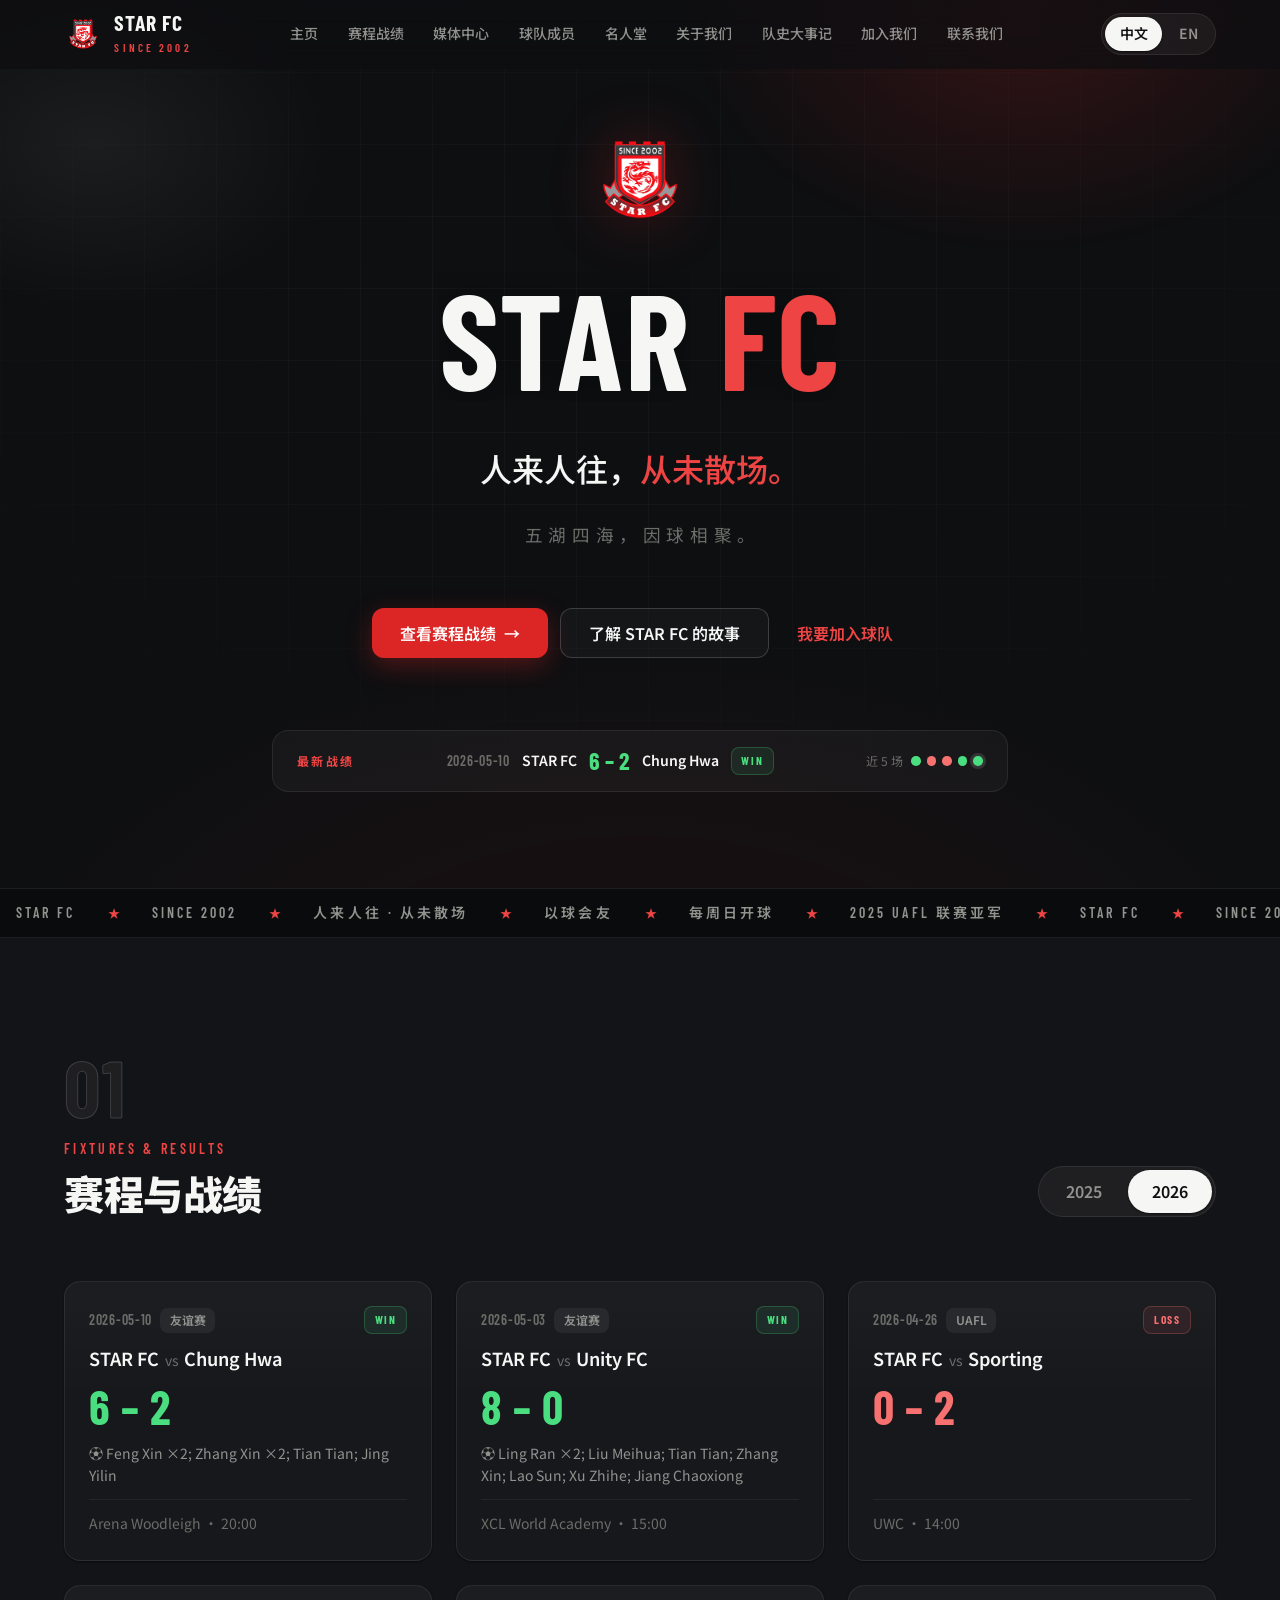
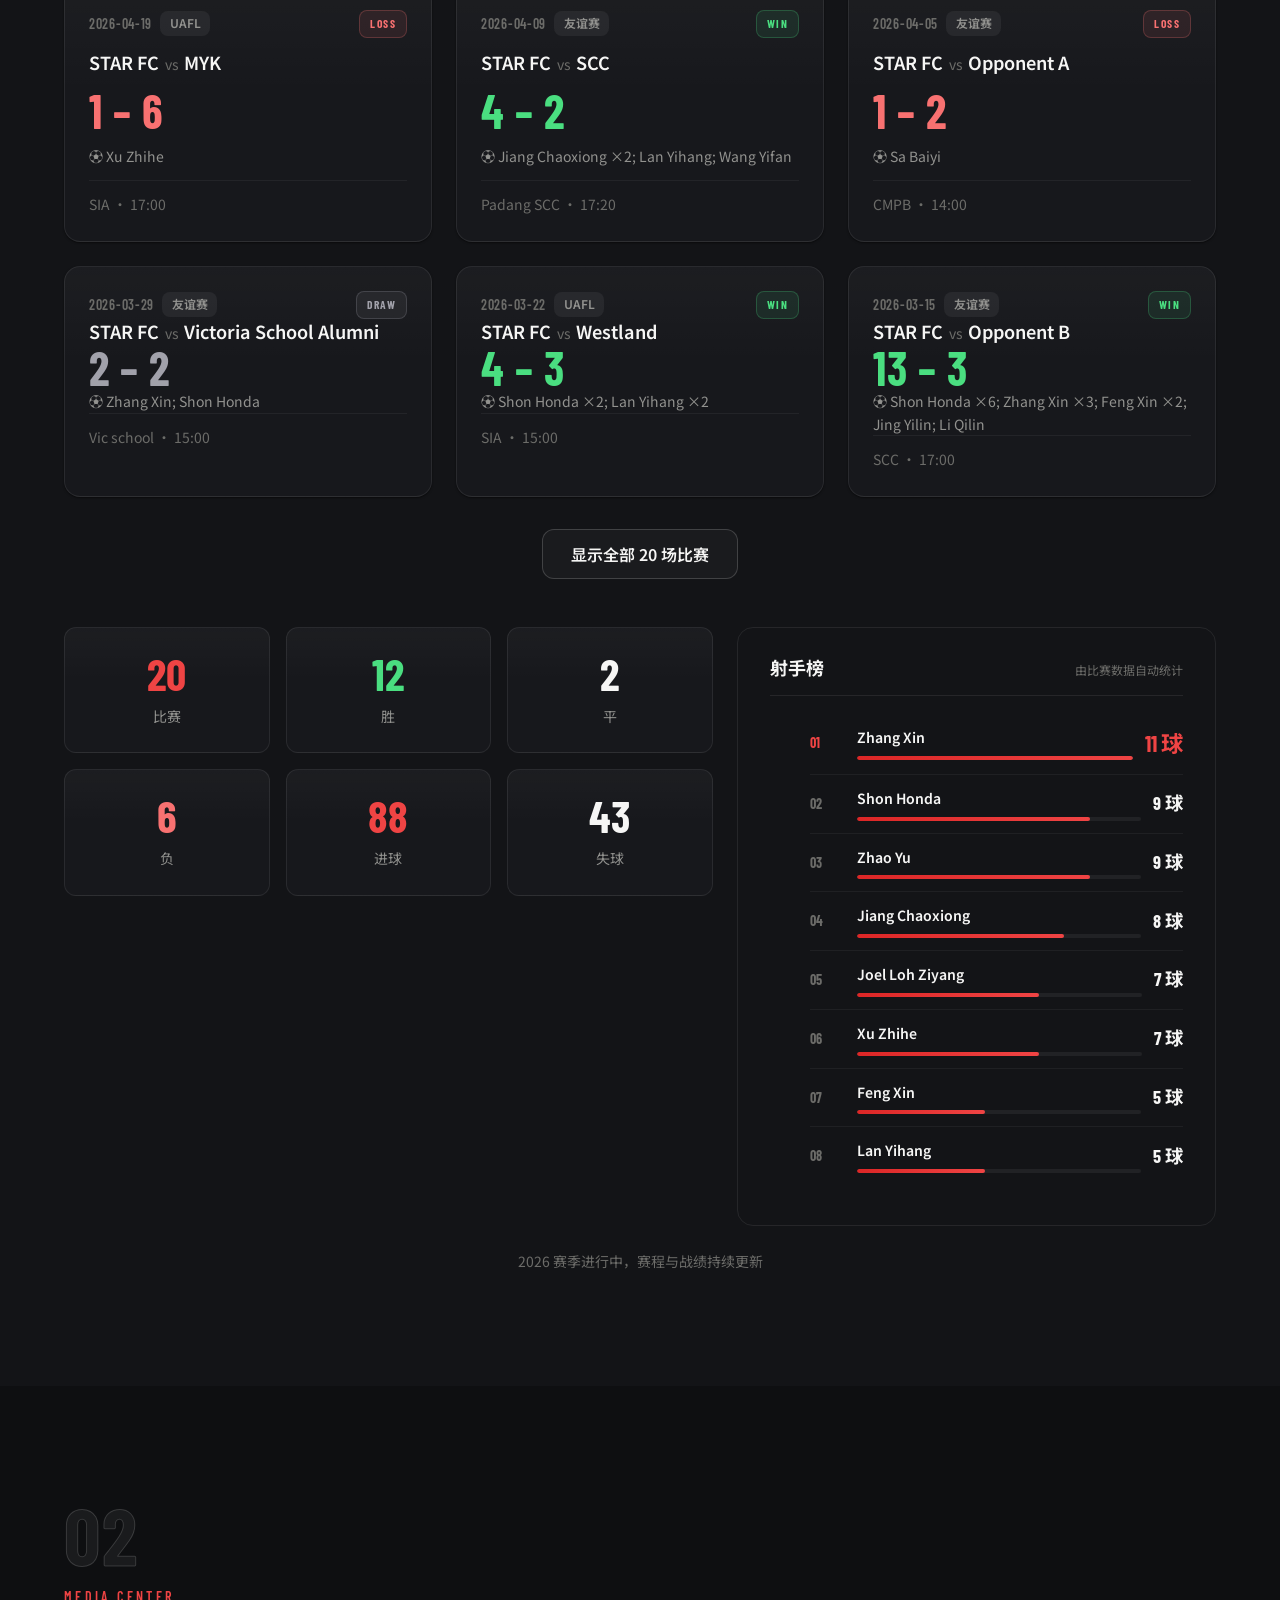
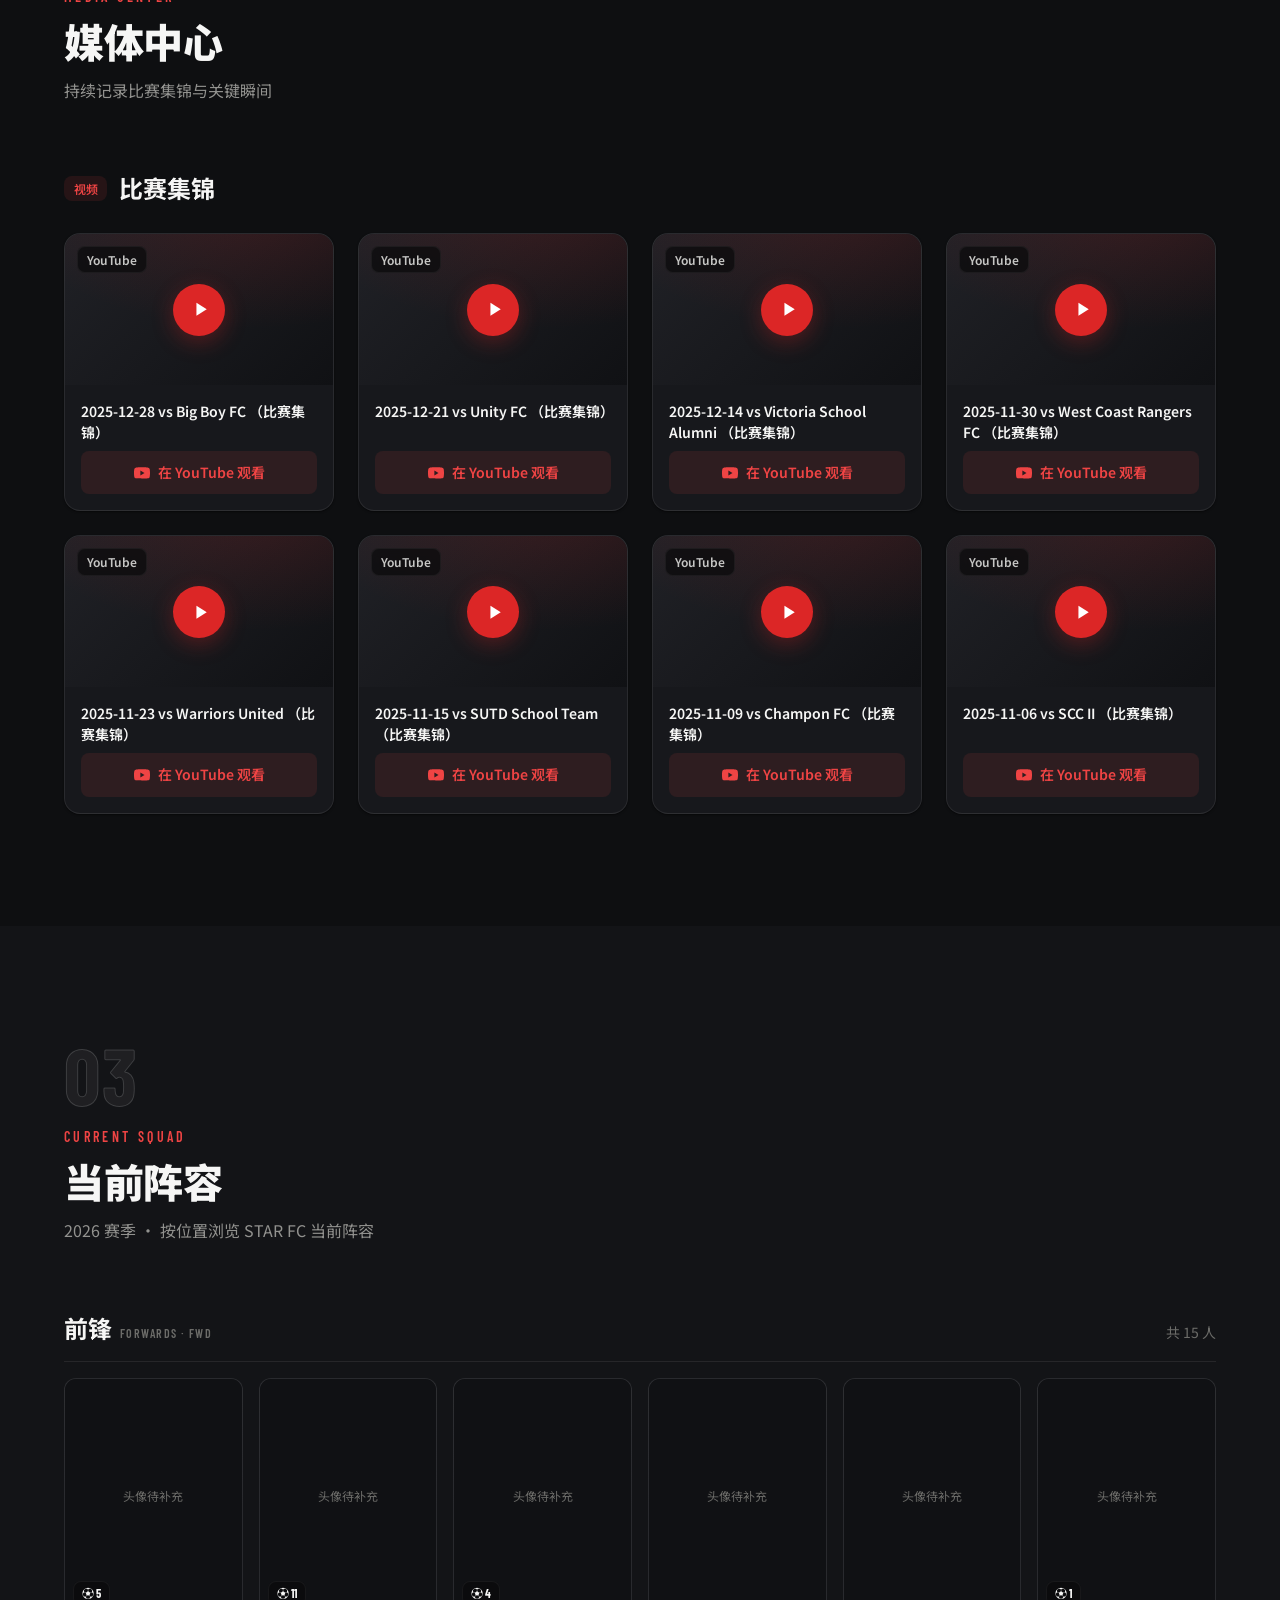
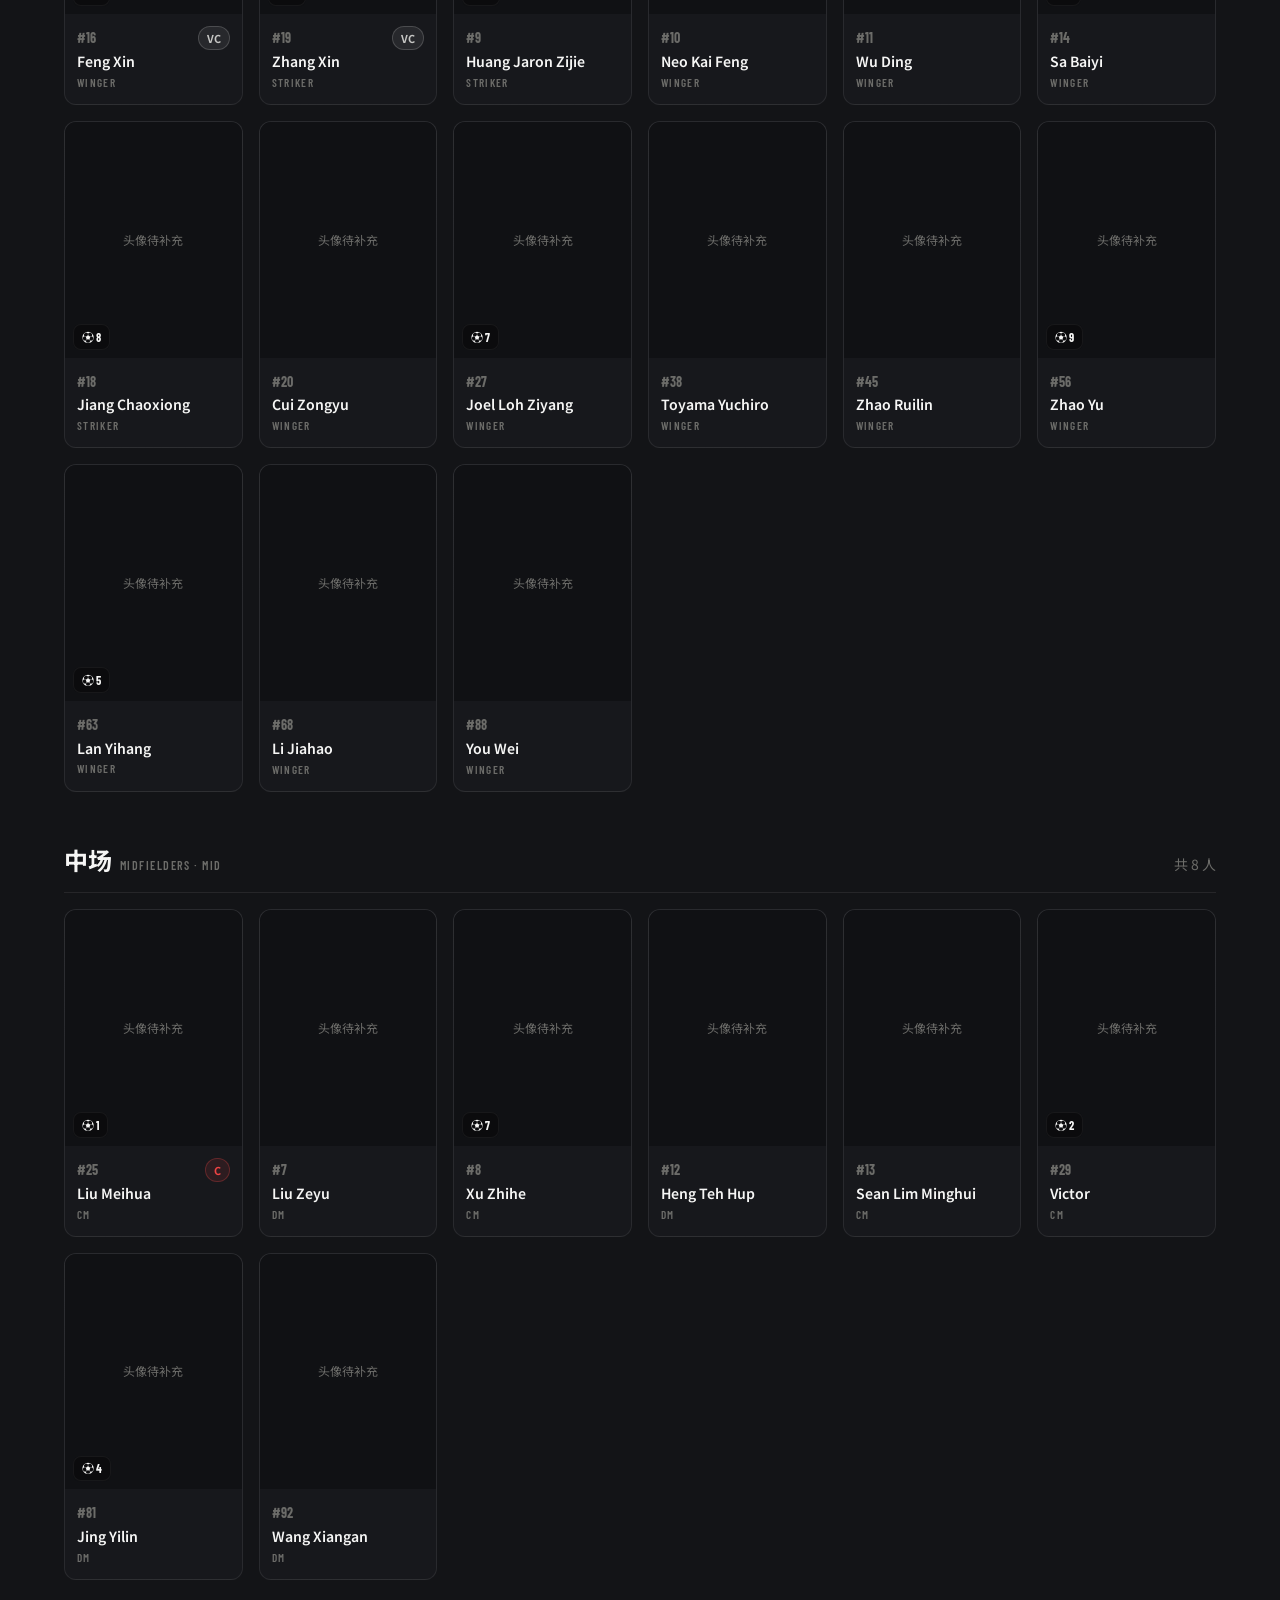
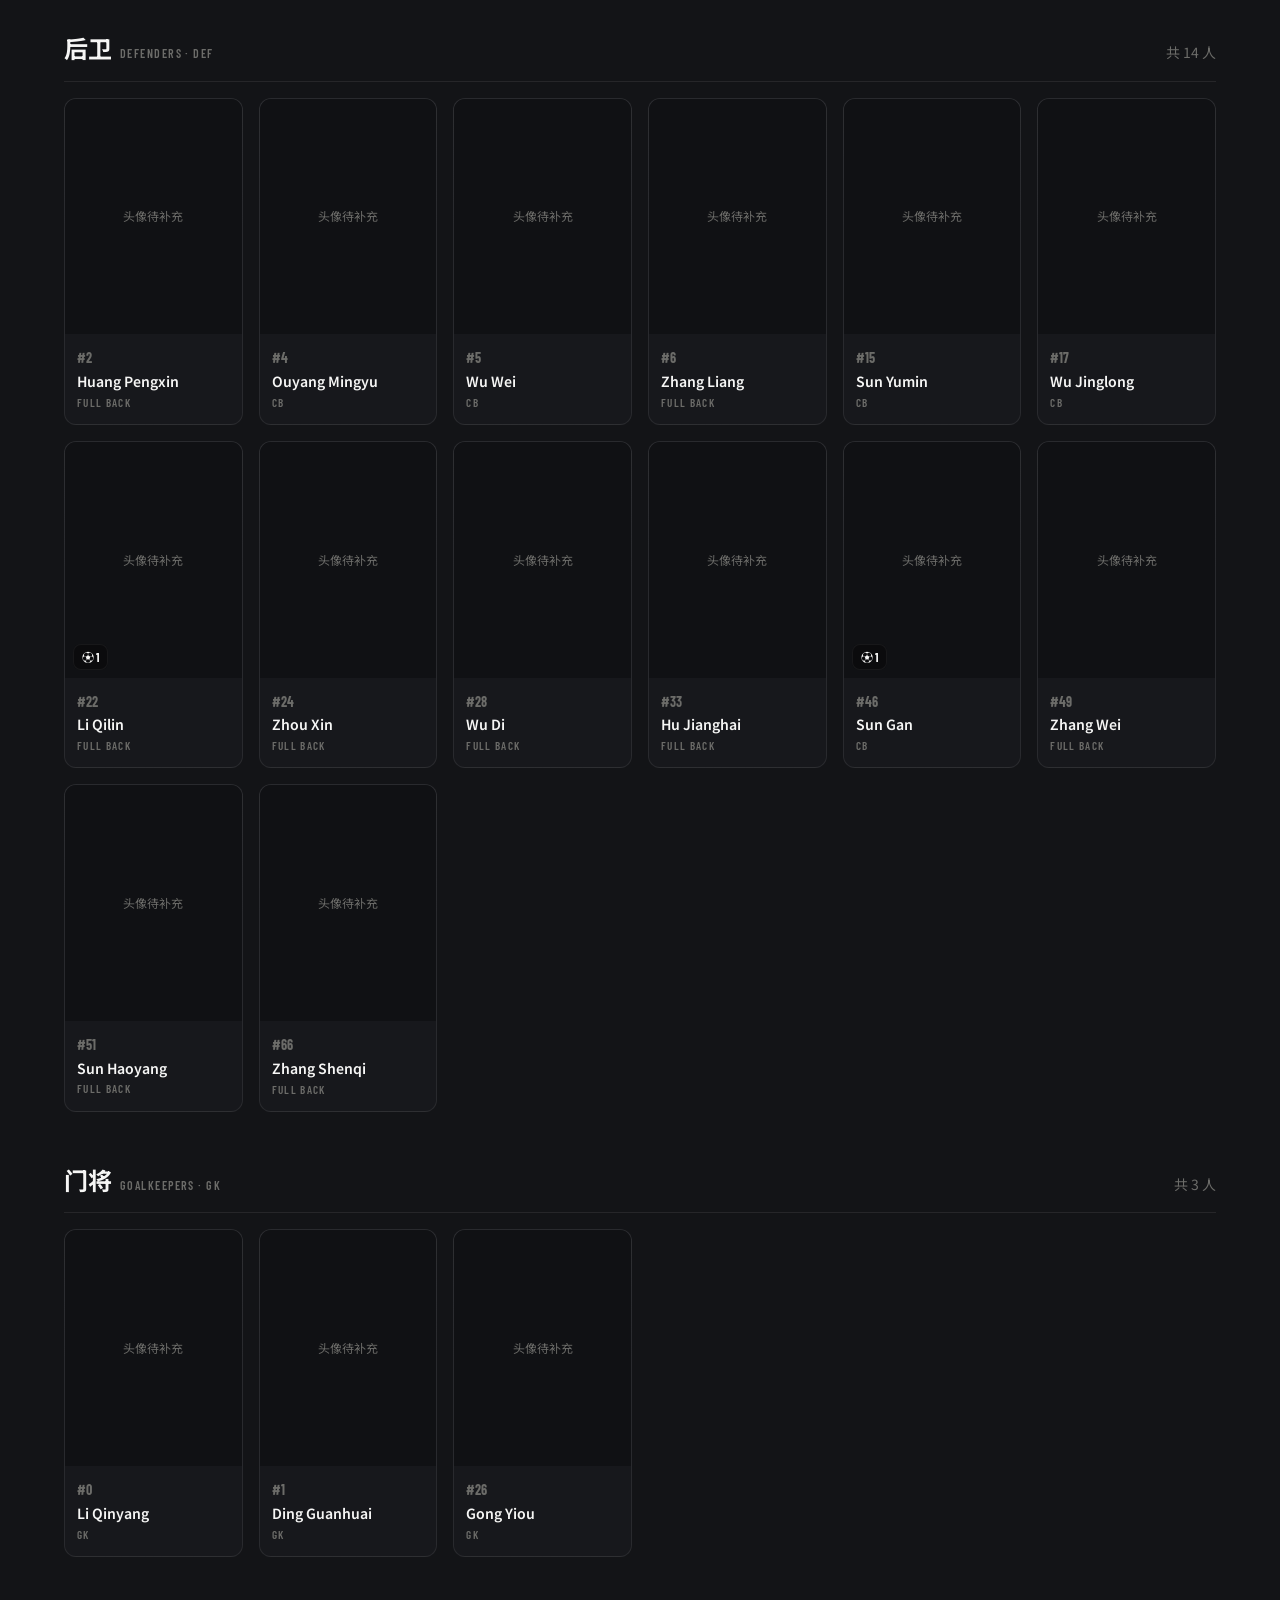
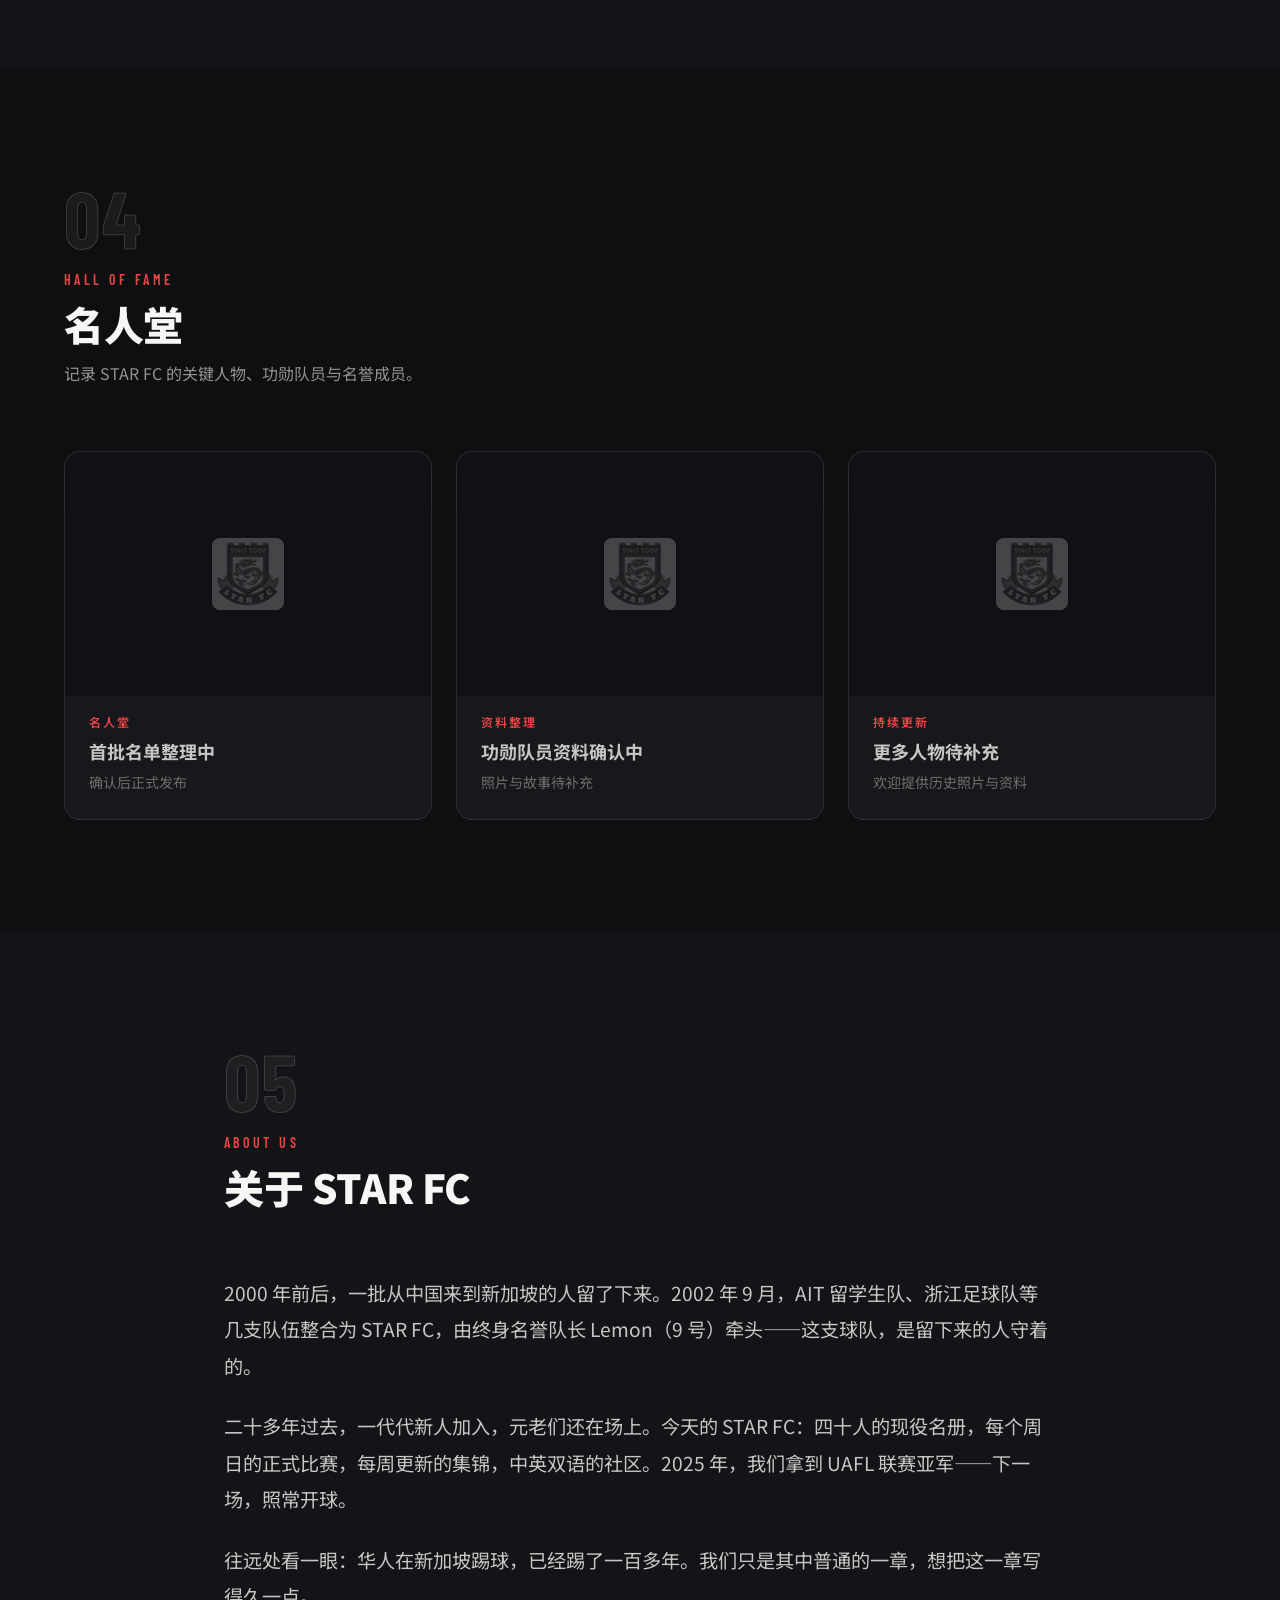
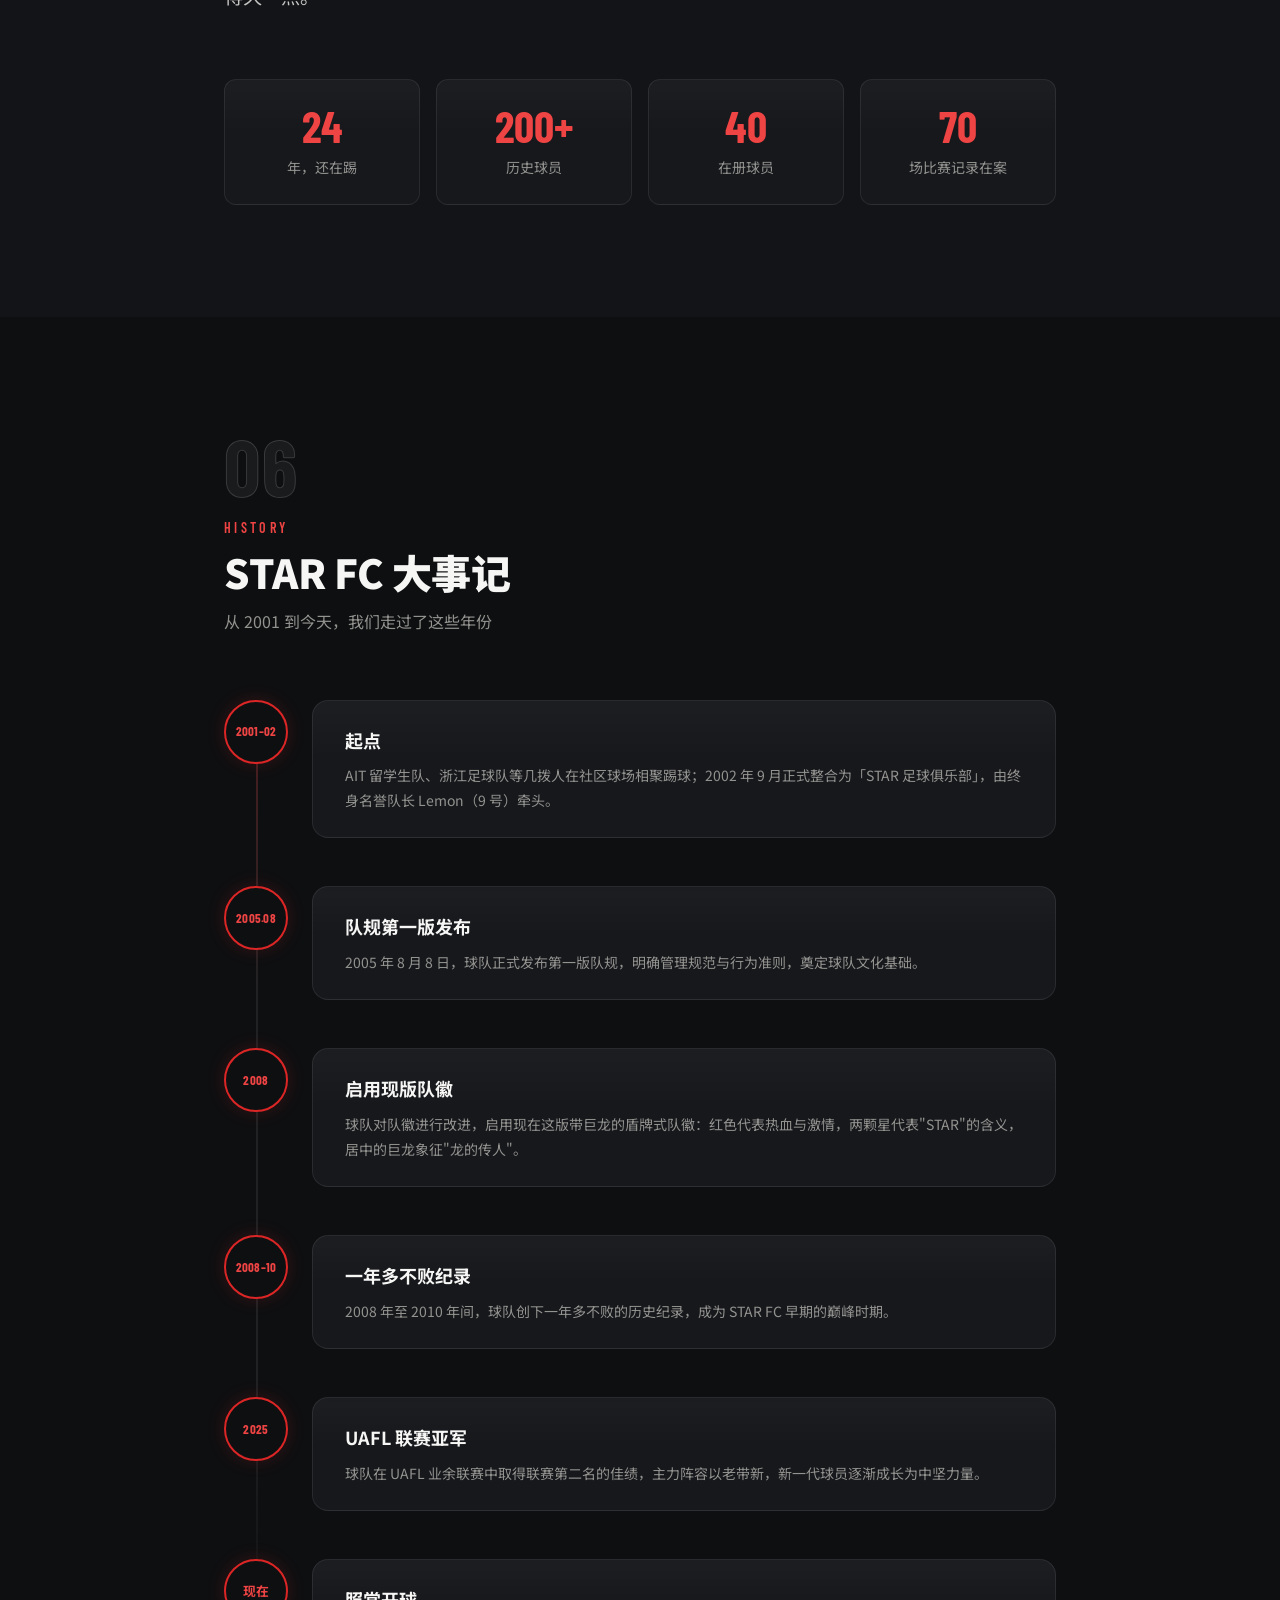
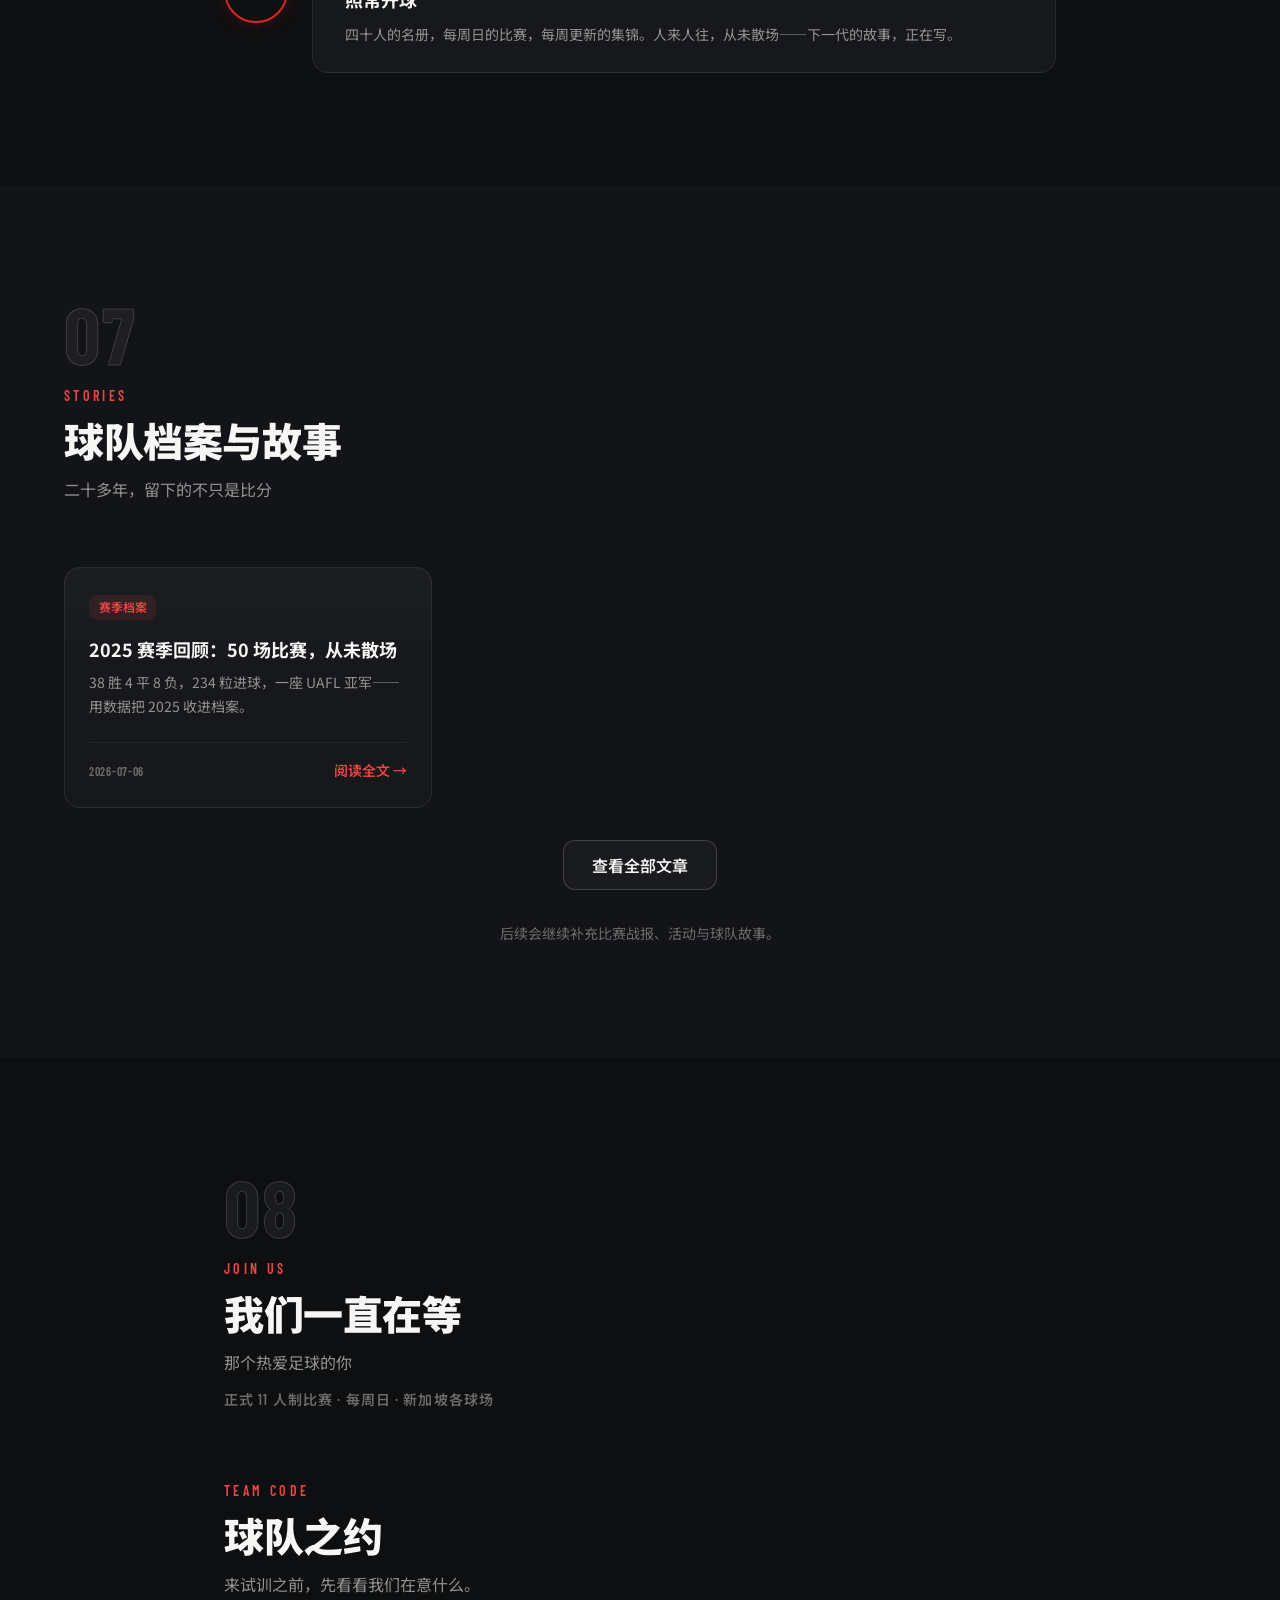
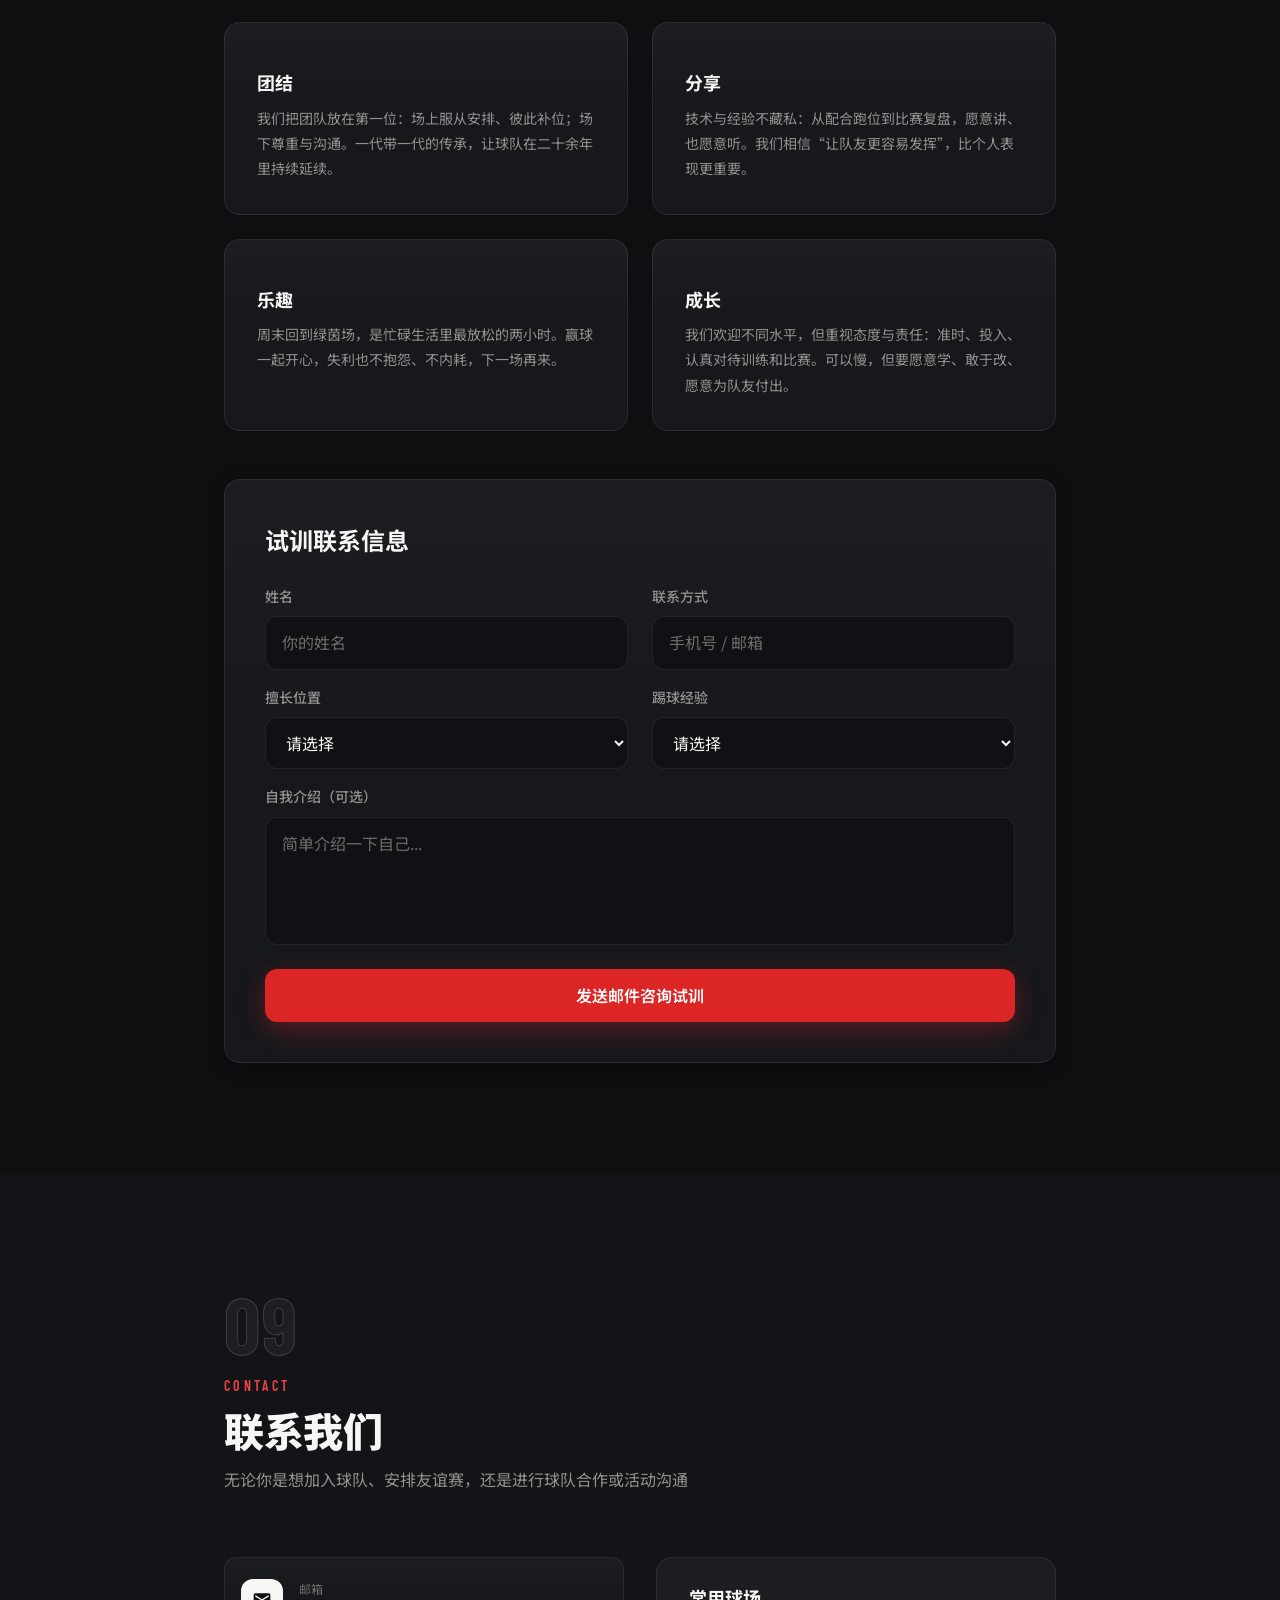
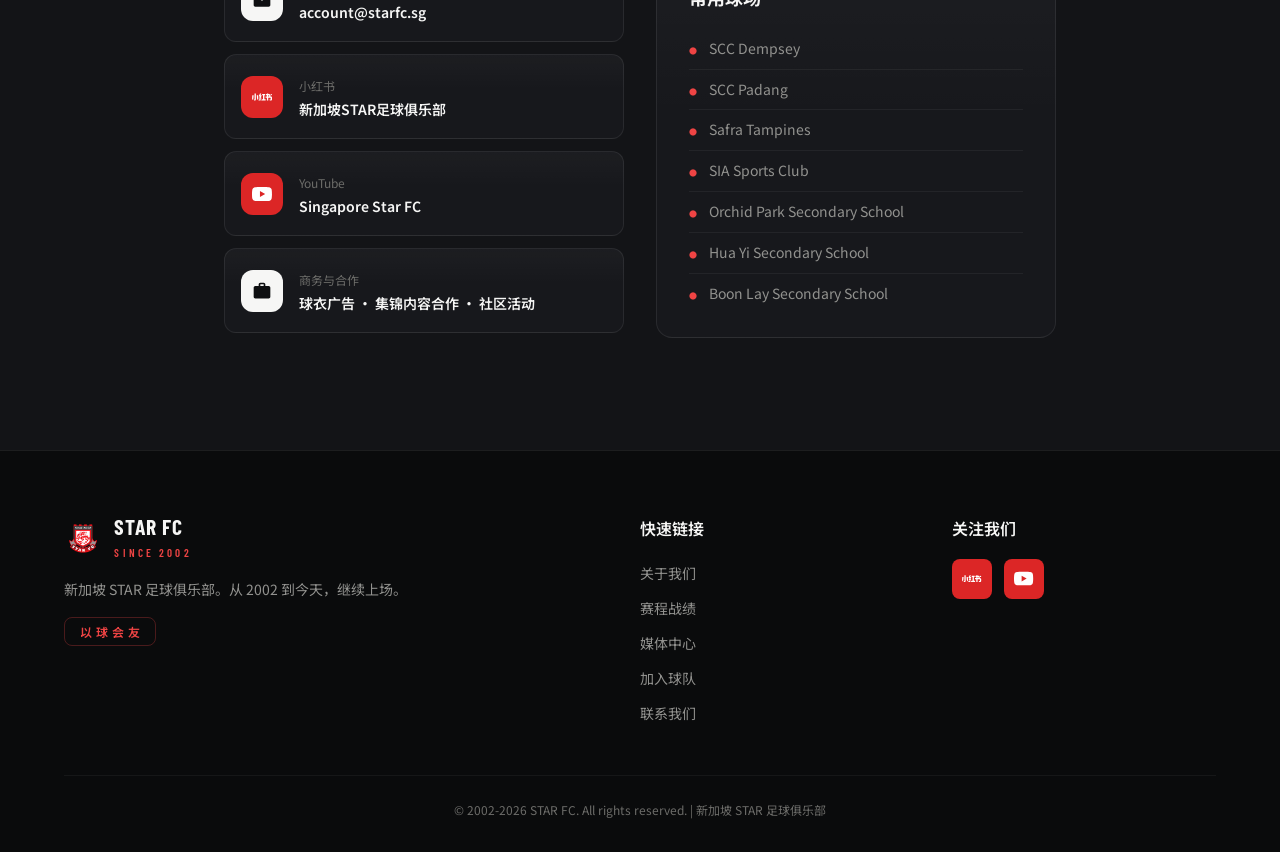
==== commit 989b2947: "Final polish: airier hero, cross-platform layer, trial mailto, roster nicknames, blog internal-only " ====
--- a/index.html
+++ b/index.html
@@ -140,12 +140,6 @@
             </div>
             <div class="container hero__inner">
                 <img src="assets/img/club/starfclogo2-256.png" alt="STAR FC 官方队徽" data-i18n-attr="alt:a11y.crestAlt" class="hero__crest" width="104" height="104" fetchpriority="high">
-                <div>
-                    <span class="hero__badge">
-                        <span class="hero__badge-dot" aria-hidden="true"></span>
-                        <span data-i18n="hero.badge">自 2002 · 每周日开球</span>
-                    </span>
-                </div>
                 <h1 class="hero__title" translate="no"><span class="title-mask"><span class="title-word">STAR</span></span> <span class="title-mask"><span class="title-word hero__title-accent">FC</span></span></h1>
                 <p class="hero__tagline"><span data-i18n="hero.tagline1">人来人往，</span><span class="hero__tagline-accent" data-i18n="hero.tagline2">从未散场。</span></p>
                 <p class="hero__subtitle" data-i18n="hero.subtitle">五湖四海，因球相聚。</p>
--- a/assets/css/main.css
+++ b/assets/css/main.css
@@ -461,34 +461,8 @@
 .hero__crest {
   width: clamp(4.5rem, 4rem + 3vw, 6.5rem);
   height: auto;
-  margin: 0 auto var(--sp-6);
+  margin: 0 auto clamp(2.25rem, 5vh, 3.5rem);
   filter: drop-shadow(0 0 28px rgba(220, 38, 38, 0.28));
-}
-.hero__badge {
-  display: inline-flex;
-  align-items: center;
-  gap: var(--sp-2);
-  padding: 0.45rem 1rem;
-  border-radius: var(--radius-full);
-  border: var(--border);
-  background: rgba(255, 255, 255, 0.045);
-  -webkit-backdrop-filter: blur(6px);
-  backdrop-filter: blur(6px);
-  font-size: var(--text-sm);
-  color: var(--text);
-  margin-bottom: var(--sp-6);
-}
-.hero__badge-dot {
-  width: 0.5rem;
-  height: 0.5rem;
-  border-radius: 50%;
-  background: var(--red-500);
-  box-shadow: 0 0 10px var(--red-glow);
-  animation: pulse 2s ease-in-out infinite;
-}
-@keyframes pulse {
-  0%, 100% { opacity: 1; }
-  50% { opacity: 0.35; }
 }
 .hero__title {
   font-family: var(--font-display);
@@ -501,25 +475,27 @@
   text-shadow: 0 2px 40px rgba(0, 0, 0, 0.4);
 }
 .hero__title-accent { color: var(--red-500); }
-.hero__subtitle {
-  margin-top: var(--sp-4);
-  font-size: clamp(1.1rem, 1rem + 0.8vw, 1.5rem);
-  color: var(--text-mut);
-  font-weight: 300;
-}
 .hero__tagline {
-  margin-top: var(--sp-3);
-  font-size: clamp(1.2rem, 1.05rem + 1vw, 1.75rem);
+  margin-top: clamp(2rem, 4.5vh, 3rem);
+  font-size: clamp(1.35rem, 1.1rem + 1.3vw, 2rem);
   font-weight: 500;
   color: var(--text-hi);
 }
+.hero__subtitle {
+  margin-top: var(--sp-5);
+  font-size: clamp(0.95rem, 0.9rem + 0.3vw, 1.1rem);
+  color: var(--text-faint);
+  font-weight: 400;
+}
+/* 中文副句用碑刻式字距；英文保持常规 */
+.hero__subtitle:lang(zh-CN) { letter-spacing: 0.32em; text-indent: 0.32em; }
 .hero__tagline-accent { color: var(--red-500); }
 .hero__actions {
   display: flex;
   flex-direction: column;
   gap: var(--sp-3);
   justify-content: center;
-  margin-top: clamp(2.5rem, 2rem + 2vw, 3.5rem);
+  margin-top: clamp(3rem, 6.5vh, 4.5rem);
 }
 @media (min-width: 40rem) { .hero__actions { flex-direction: row; } }
 
@@ -529,7 +505,7 @@
   flex-direction: column;
   align-items: center;
   gap: var(--sp-3);
-  margin: clamp(2.5rem, 2rem + 2.5vw, 4rem) auto 0;
+  margin: clamp(3.25rem, 8vh, 5.5rem) auto 0;
   padding: var(--sp-4) var(--sp-5);
   max-width: 46rem;
   border: var(--border);
@@ -1447,15 +1423,14 @@
 @keyframes word-up { from { transform: translateY(108%); } to { transform: none; } }
 .title-mask { display: inline-block; overflow: hidden; vertical-align: bottom; }
 .title-word { display: inline-block; }
-.js-motion .title-word { animation: word-up 0.95s var(--ease-out) 0.25s both; }
-.js-motion .title-mask:nth-of-type(2) .title-word { animation-delay: 0.38s; }
-.js-motion .hero__crest { animation: rise 0.8s var(--ease-out) 0.08s both; }
-.js-motion .hero__badge { animation: rise 0.7s var(--ease-out) 0.2s both; }
-.js-motion .hero__subtitle { animation: rise 0.7s var(--ease-out) 0.55s both; }
-.js-motion .hero__tagline { animation: rise 0.7s var(--ease-out) 0.65s both; }
-.js-motion .hero__actions { animation: rise 0.7s var(--ease-out) 0.78s both; }
-.js-motion .hero-latest { animation: rise 0.7s var(--ease-out) 0.95s both; }
-.js-motion .hero-next { animation: rise 0.7s var(--ease-out) 1.08s both; }
+.js-motion .title-word { animation: word-up 0.95s var(--ease-out) 0.2s both; }
+.js-motion .title-mask:nth-of-type(2) .title-word { animation-delay: 0.32s; }
+.js-motion .hero__crest { animation: rise 0.8s var(--ease-out) 0.05s both; }
+.js-motion .hero__tagline { animation: rise 0.7s var(--ease-out) 0.5s both; }
+.js-motion .hero__subtitle { animation: rise 0.7s var(--ease-out) 0.62s both; }
+.js-motion .hero__actions { animation: rise 0.7s var(--ease-out) 0.75s both; }
+.js-motion .hero-latest { animation: rise 0.7s var(--ease-out) 0.92s both; }
+.js-motion .hero-next { animation: rise 0.7s var(--ease-out) 1.04s both; }
 .hero__inner { will-change: transform, opacity; }
 
 /* ---- 射手榜数据条生长（随 board 渐入，逐行错峰） ---- */
@@ -1642,3 +1617,52 @@
 
 /* 博客索引页 */
 .post-list { display: flex; flex-direction: column; gap: var(--sp-4); margin-top: var(--sp-6); }
+
+/* =====================================================================
+   14. 全平台交互与滚动优化（iOS / Android / Windows / macOS）
+   ===================================================================== */
+/* 防横向溢出（clip 不产生滚动容器，不影响 sticky） */
+html, body { overflow-x: clip; }
+
+/* 触控：去 300ms 双击缩放延迟与点击高亮 */
+a, button, input, select, textarea, .segmented__btn { touch-action: manipulation; }
+a, button { -webkit-tap-highlight-color: transparent; }
+
+/* 触屏设备：hover 悬浮位移会"粘住"，统一关闭 transform 类 hover 反馈 */
+@media (hover: none) {
+  .btn:hover,
+  .match-card:hover,
+  .video-card:hover,
+  .video-card:hover .video-card__play,
+  .player-card:hover,
+  .value-card:hover,
+  .timeline__card:hover,
+  .story-card:hover,
+  .contact-item:hover,
+  .hero-latest:hover,
+  .hero-next:hover,
+  .site-footer__social a:hover,
+  .btn:hover .btn__arrow { transform: none !important; }
+}
+
+/* 粗指针（手机/平板）：加大小控件的可点面积（≥44px 触达目标） */
+@media (pointer: coarse) {
+  .segmented__btn { padding: 0.55rem 1.05rem; }
+  .segmented--lg .segmented__btn { padding: 0.65rem 1.6rem; }
+  .post-topbar__back { padding: 0.6rem 0.25rem; }
+  .video-card__cta { padding: 0.7rem 1rem; }
+}
+
+/* 移动菜单：阻断滚动链（背后页面不跟着滚） */
+.mobile-menu__panel { overscroll-behavior: contain; }
+
+/* Windows / Firefox：深色细滚动条，避免默认亮色粗条破坏观感 */
+html { scrollbar-width: thin; scrollbar-color: rgba(255, 255, 255, 0.22) transparent; }
+::-webkit-scrollbar { width: 10px; height: 10px; }
+::-webkit-scrollbar-track { background: transparent; }
+::-webkit-scrollbar-thumb {
+  background: rgba(255, 255, 255, 0.16);
+  border-radius: 999px;
+  border: 2px solid var(--bg);
+}
+::-webkit-scrollbar-thumb:hover { background: rgba(255, 255, 255, 0.28); }
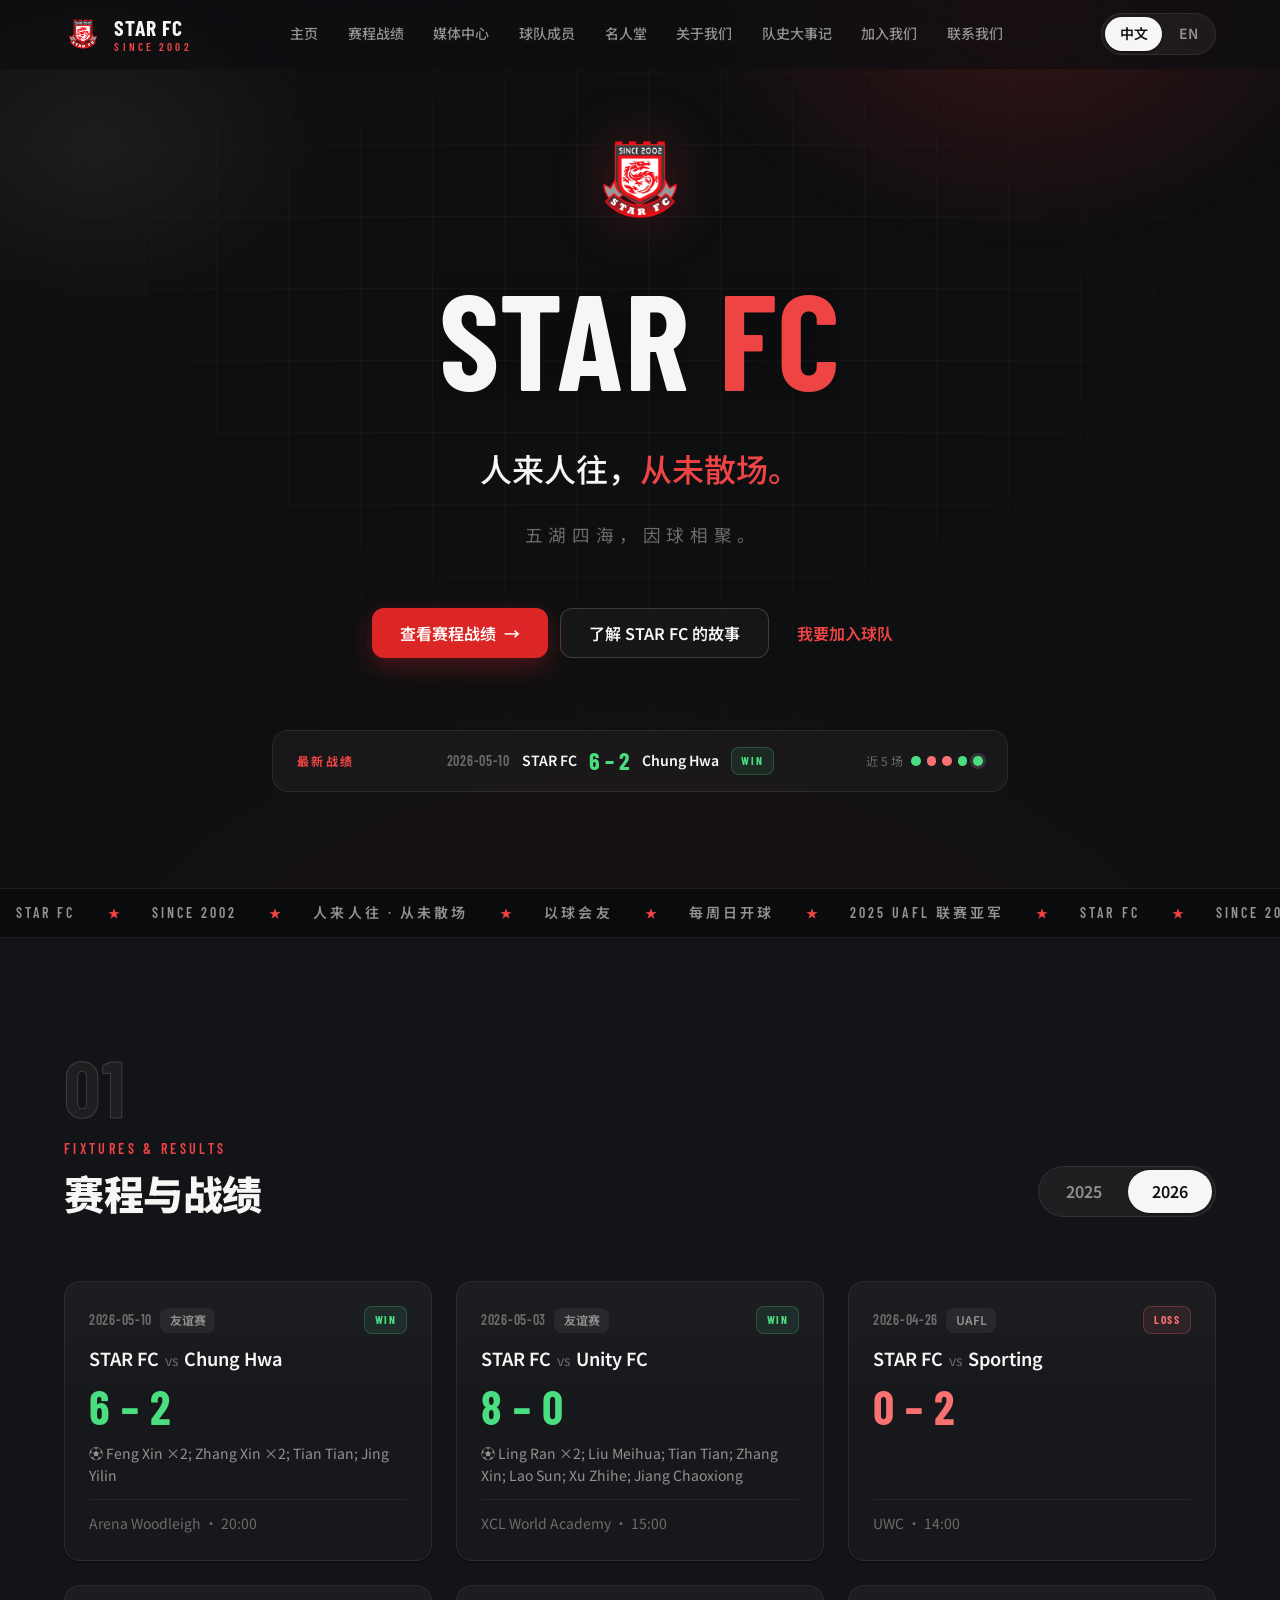
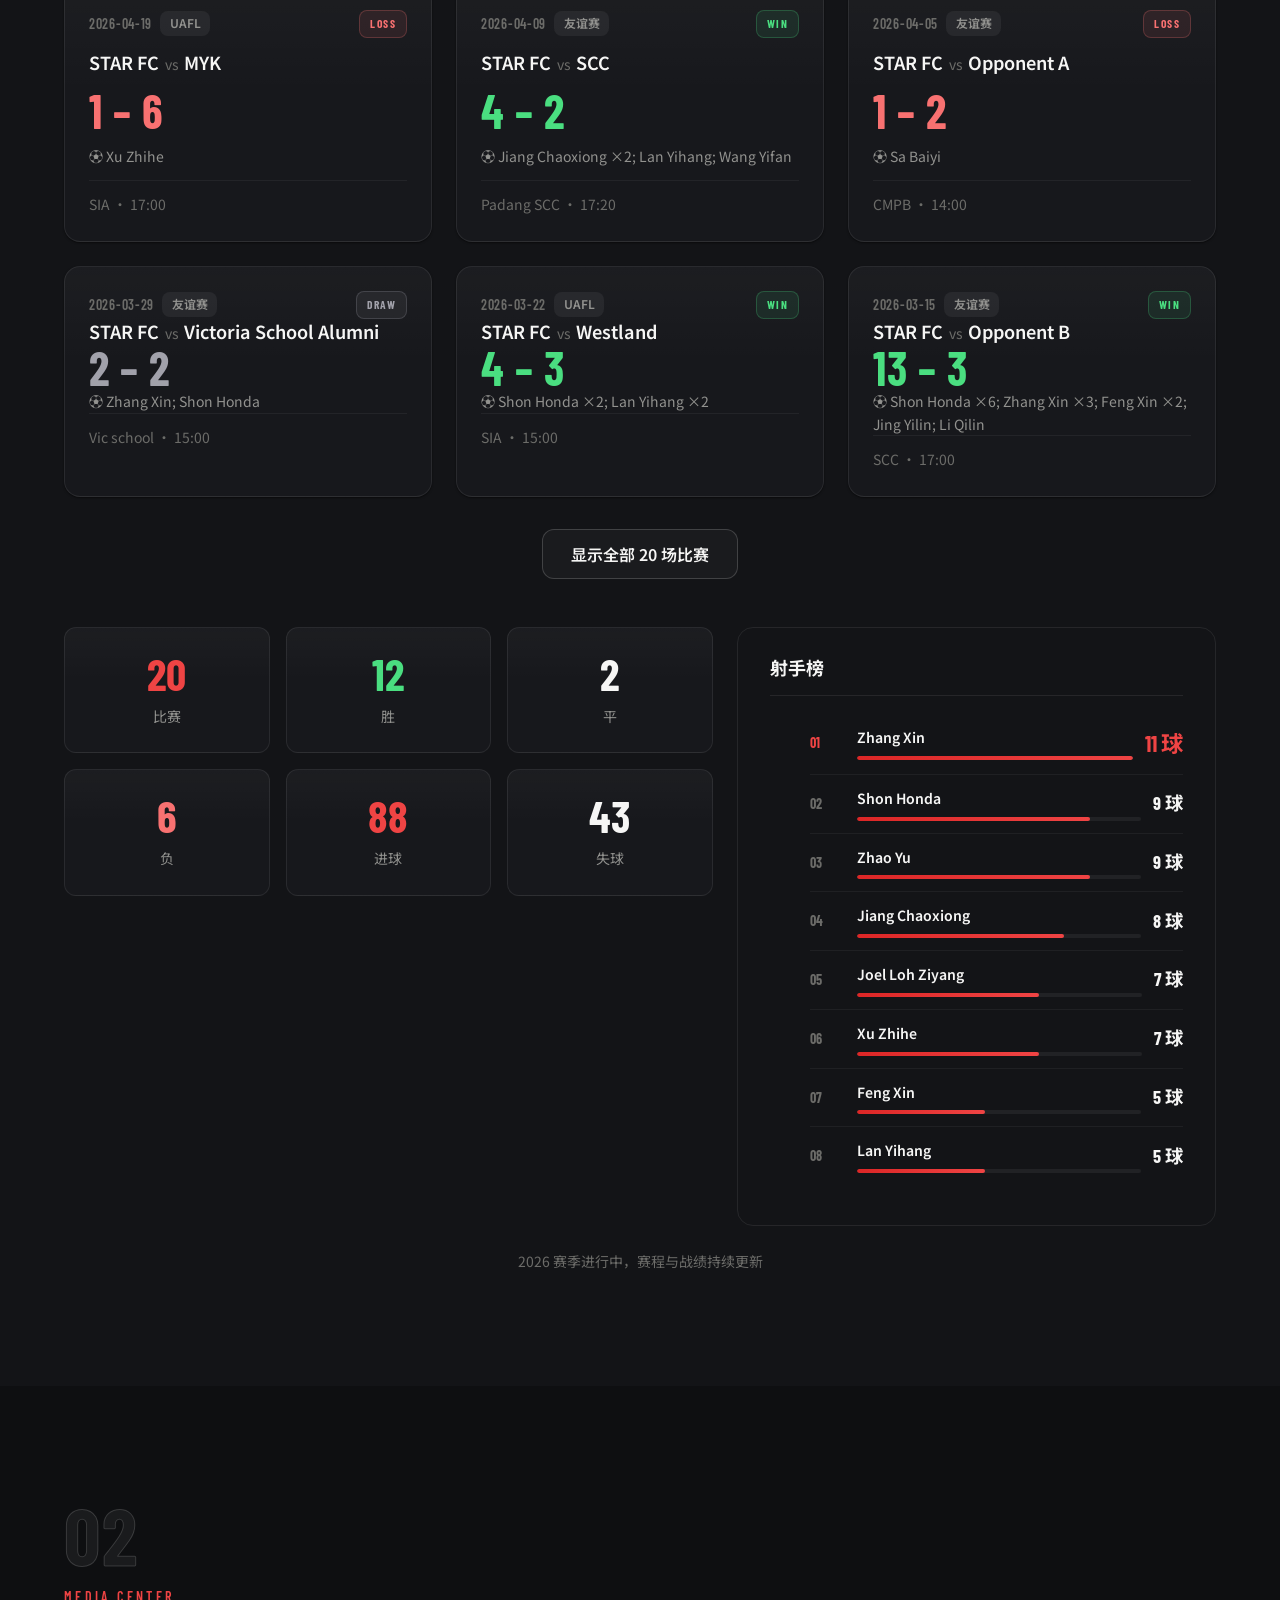
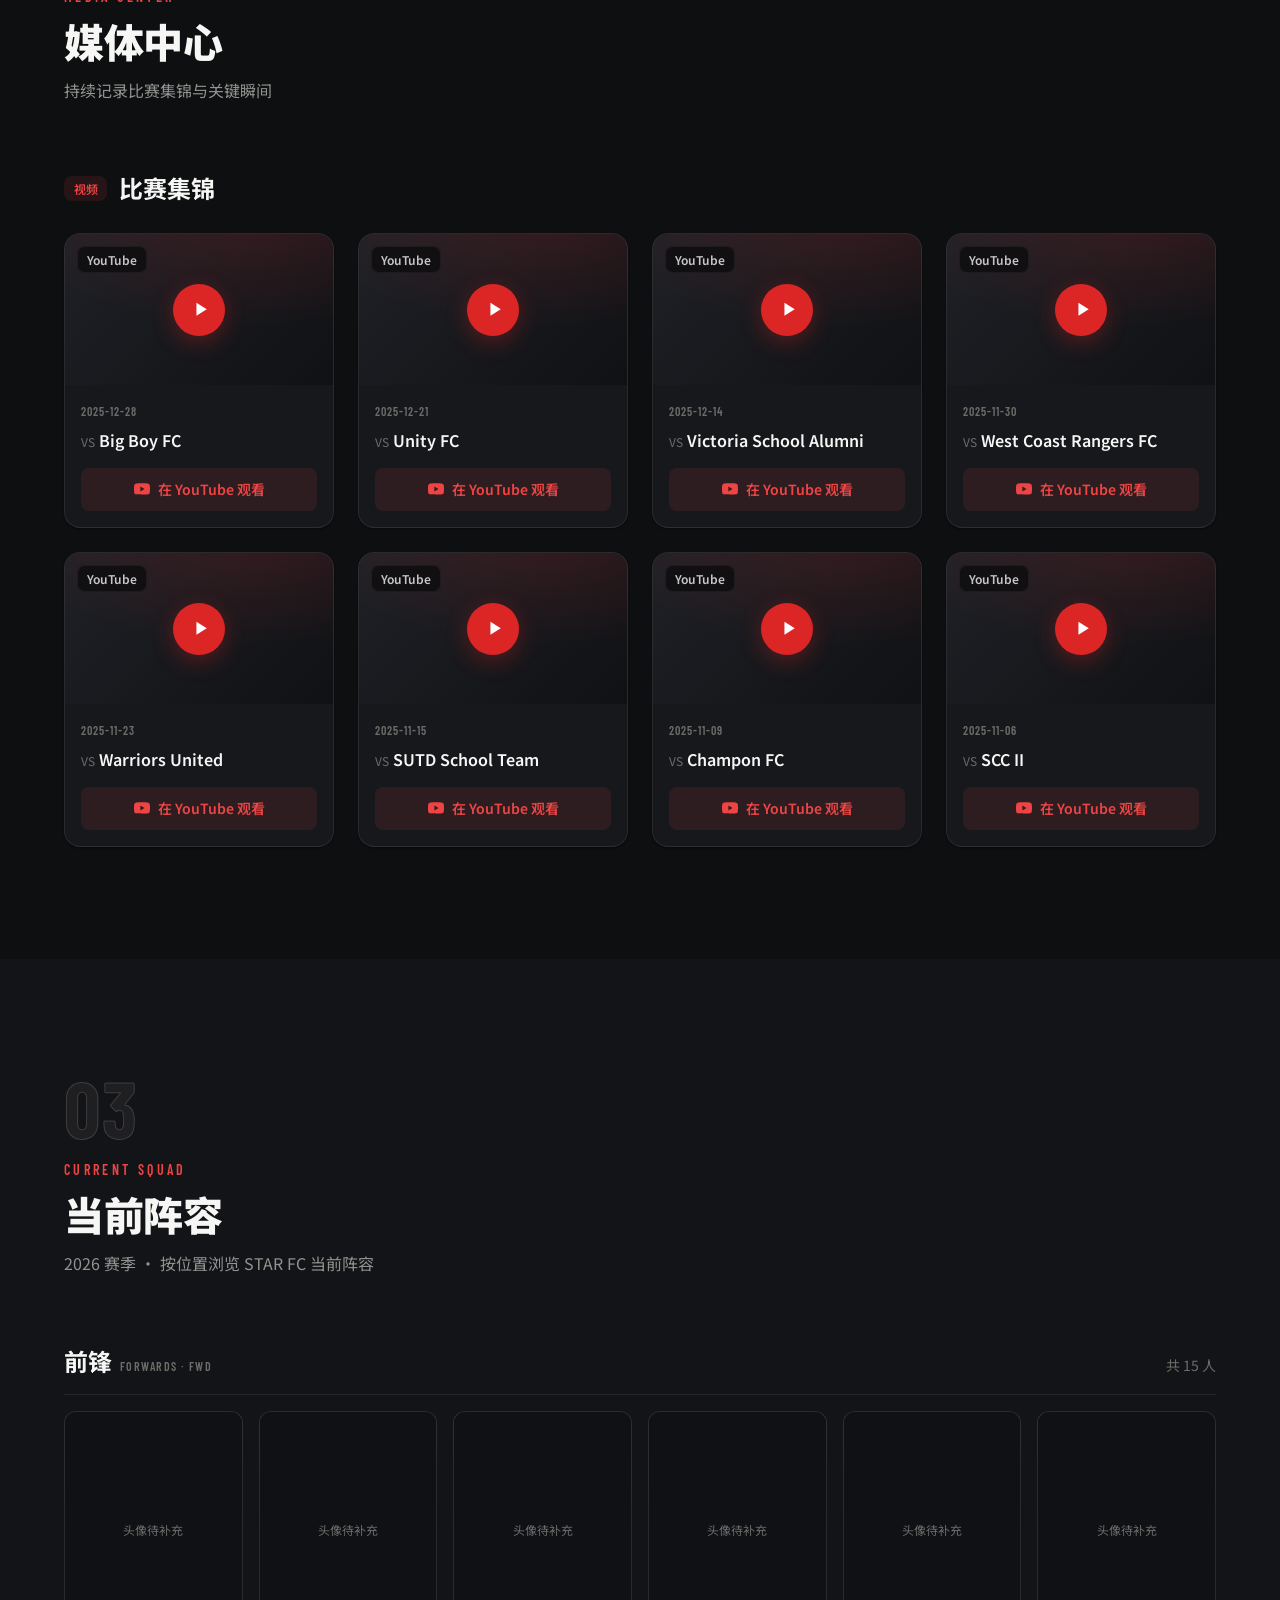
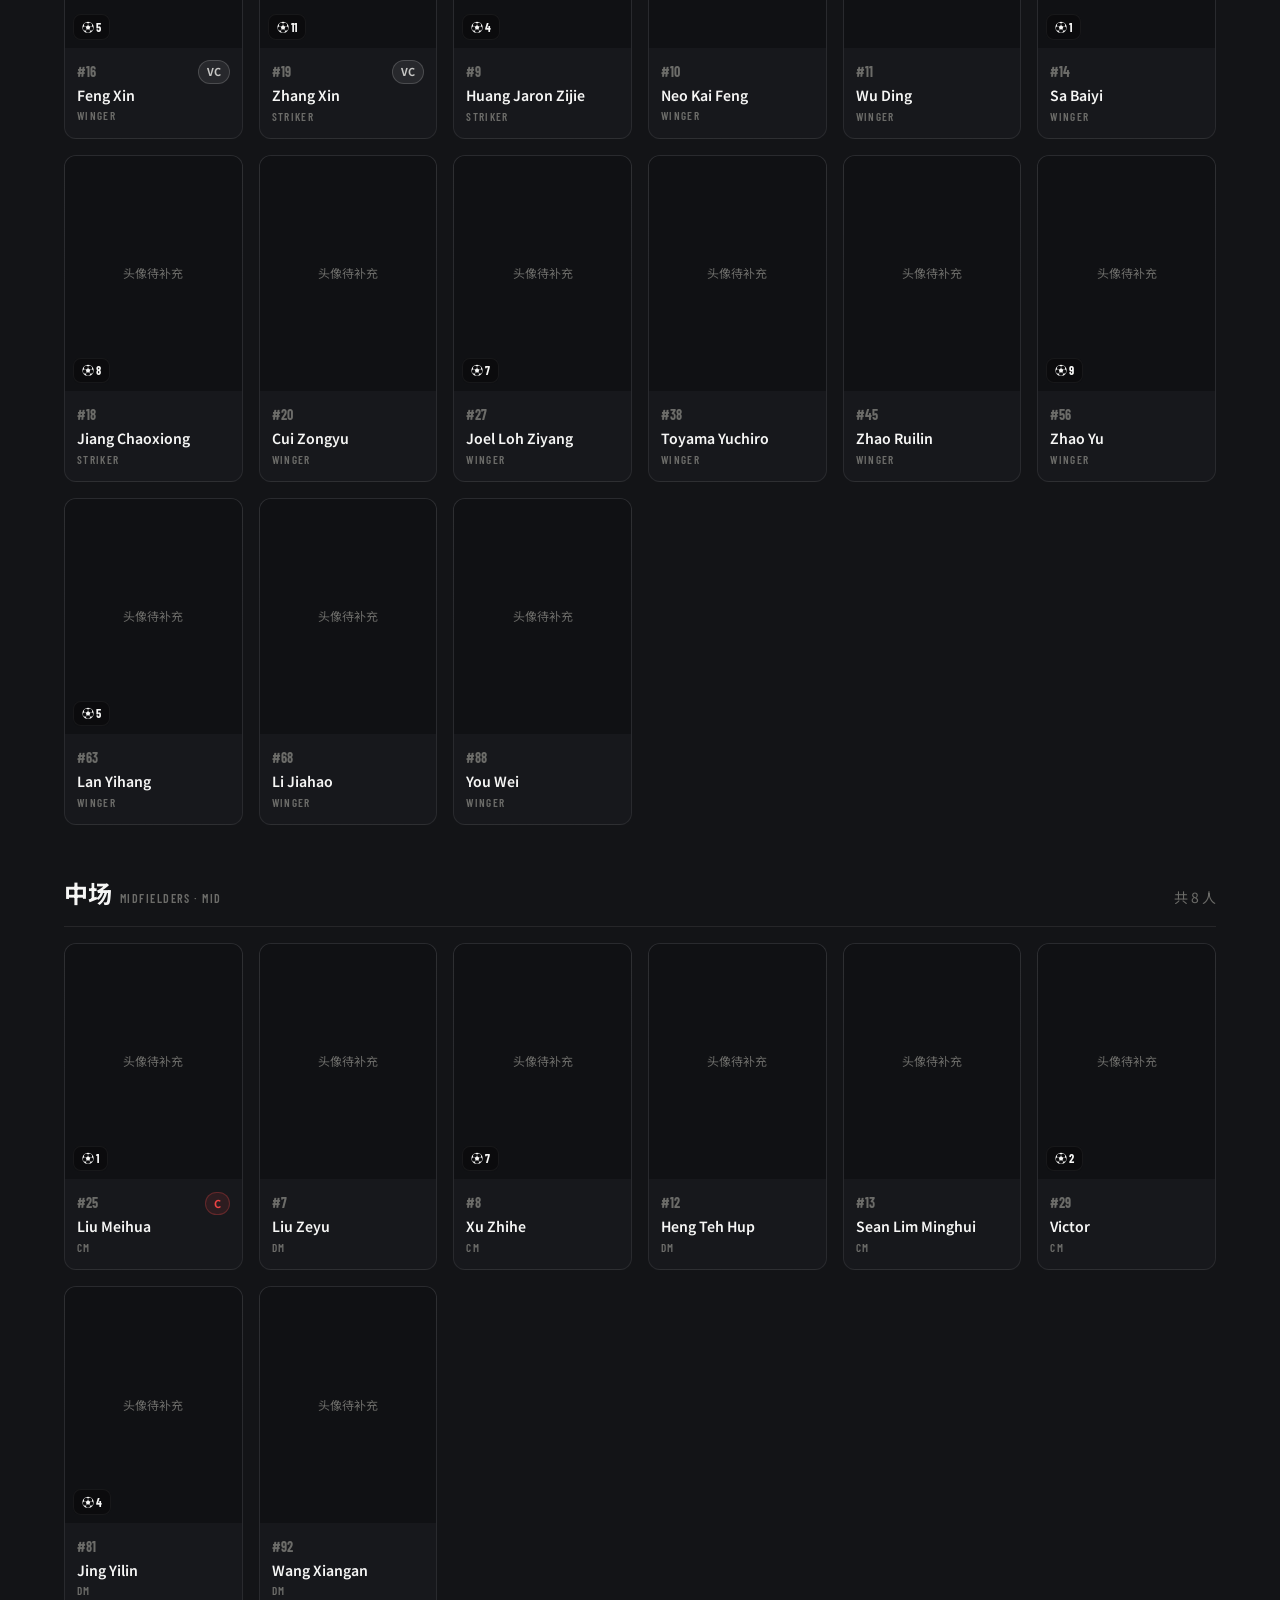
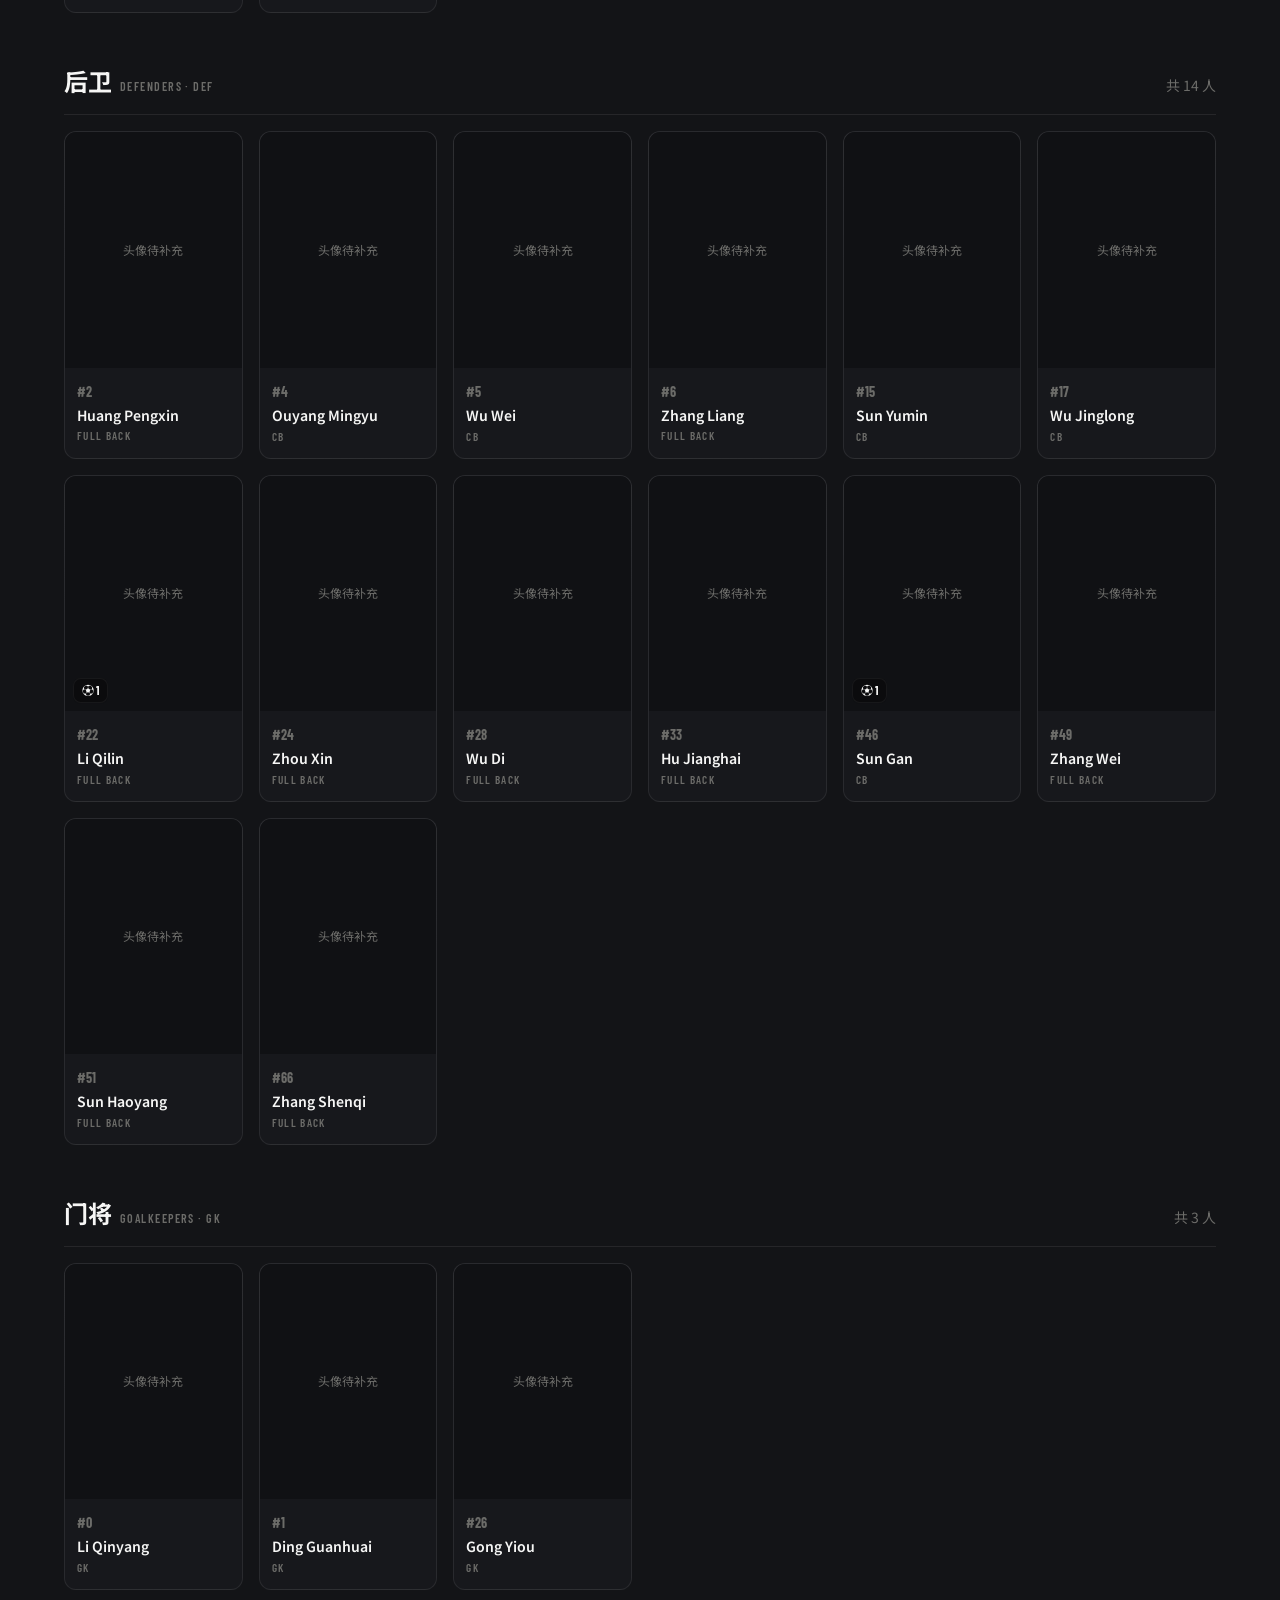
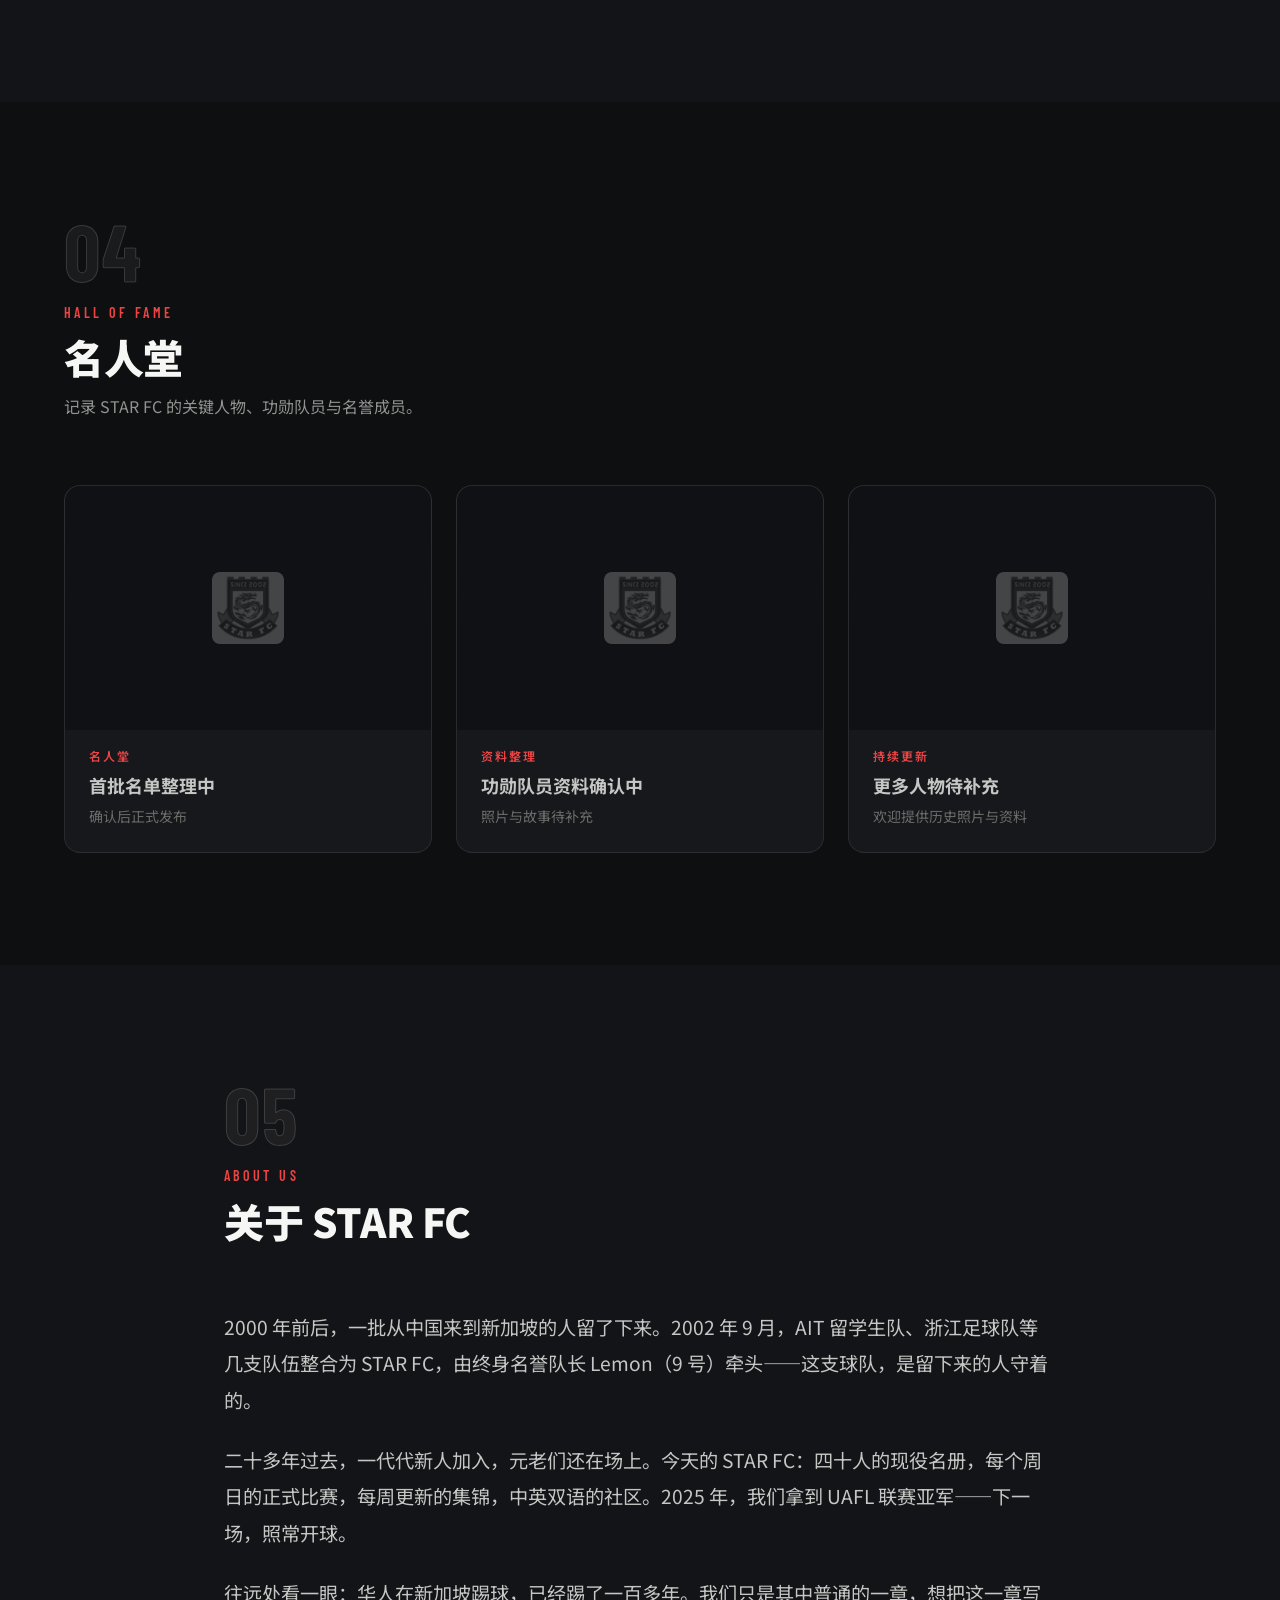
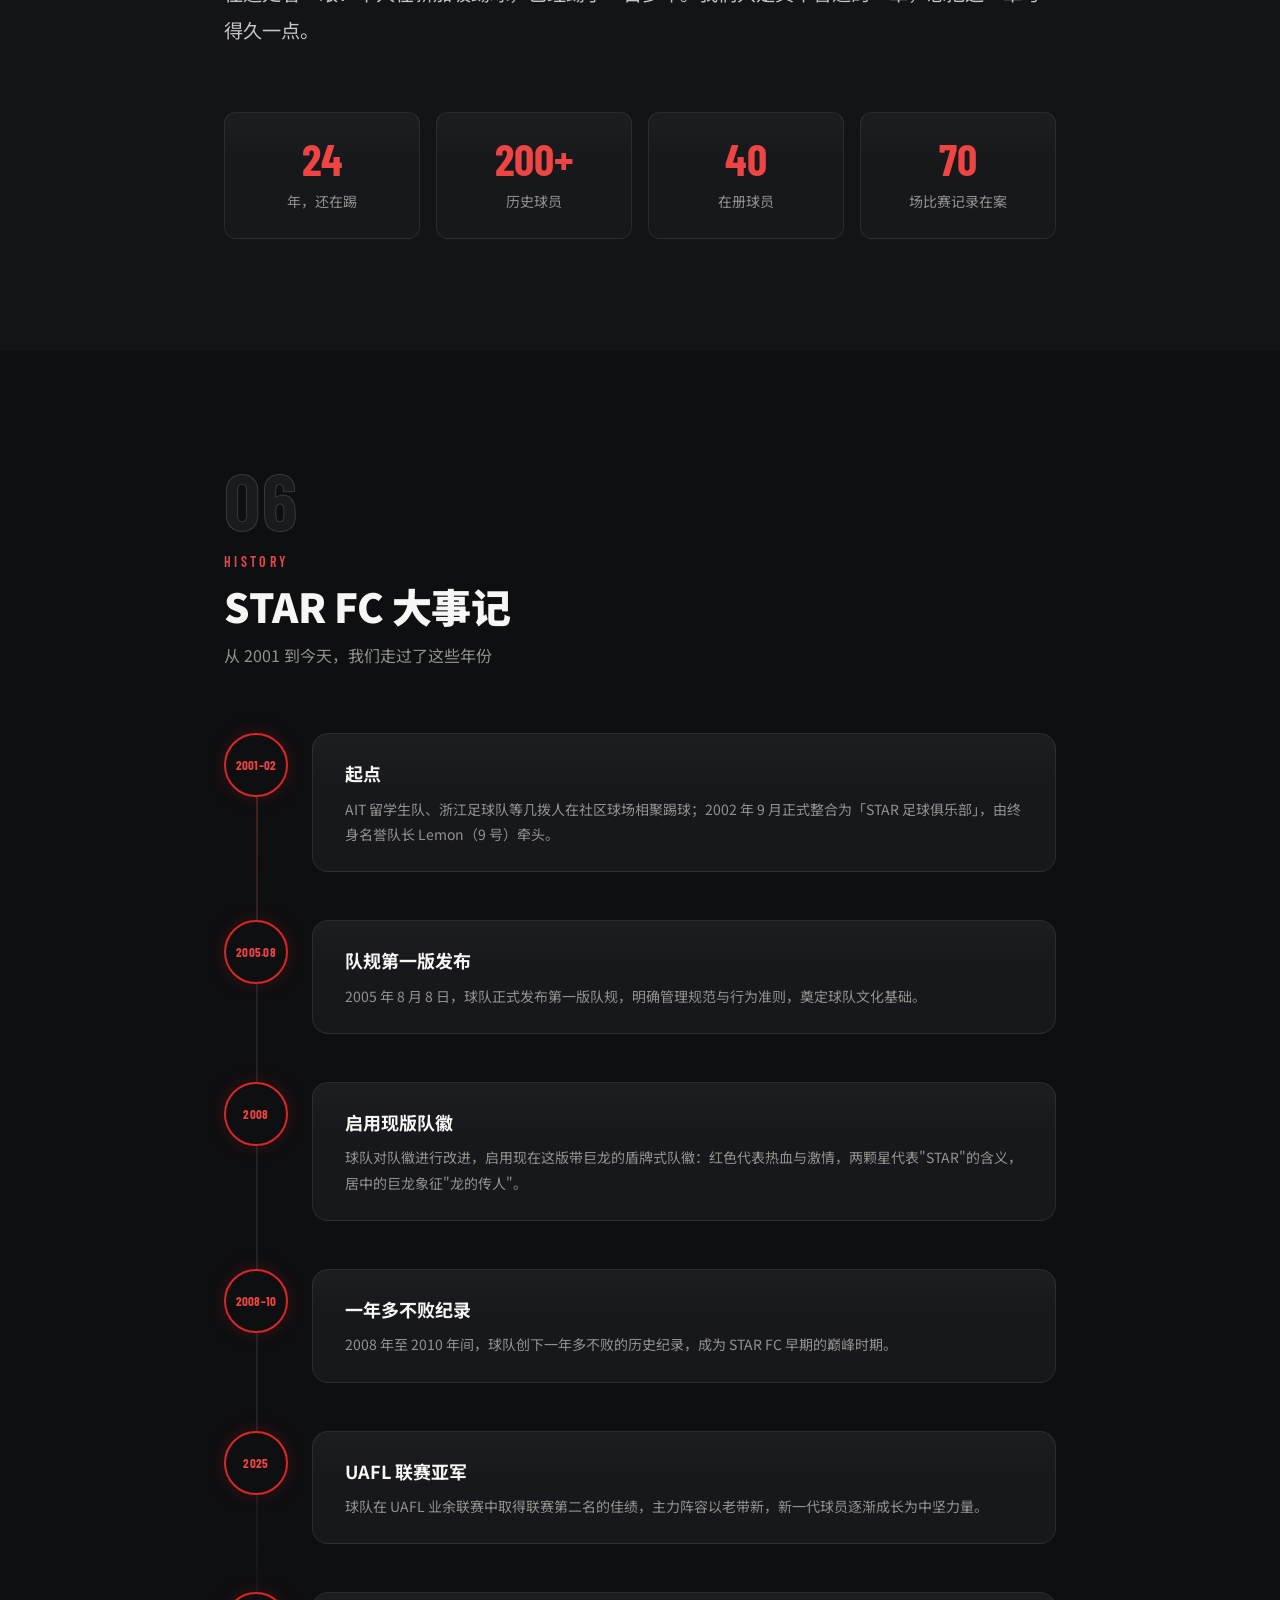
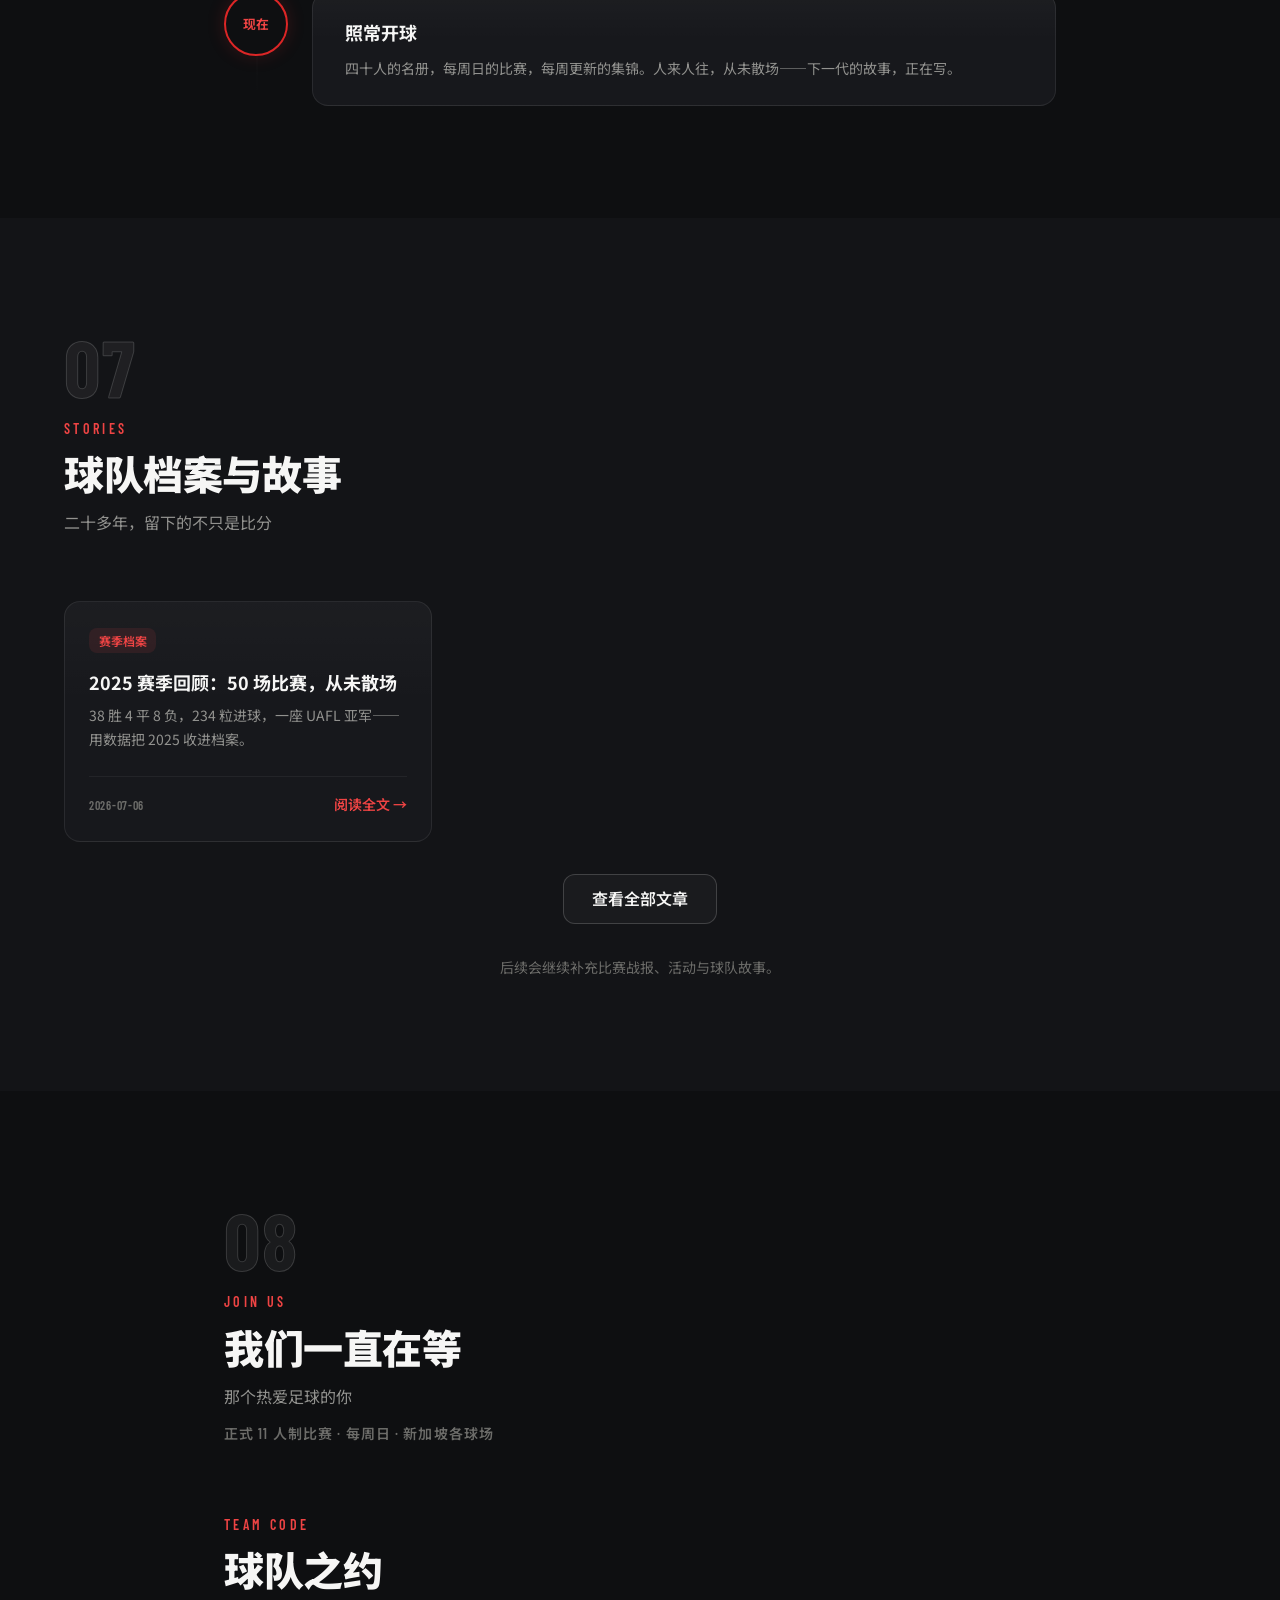
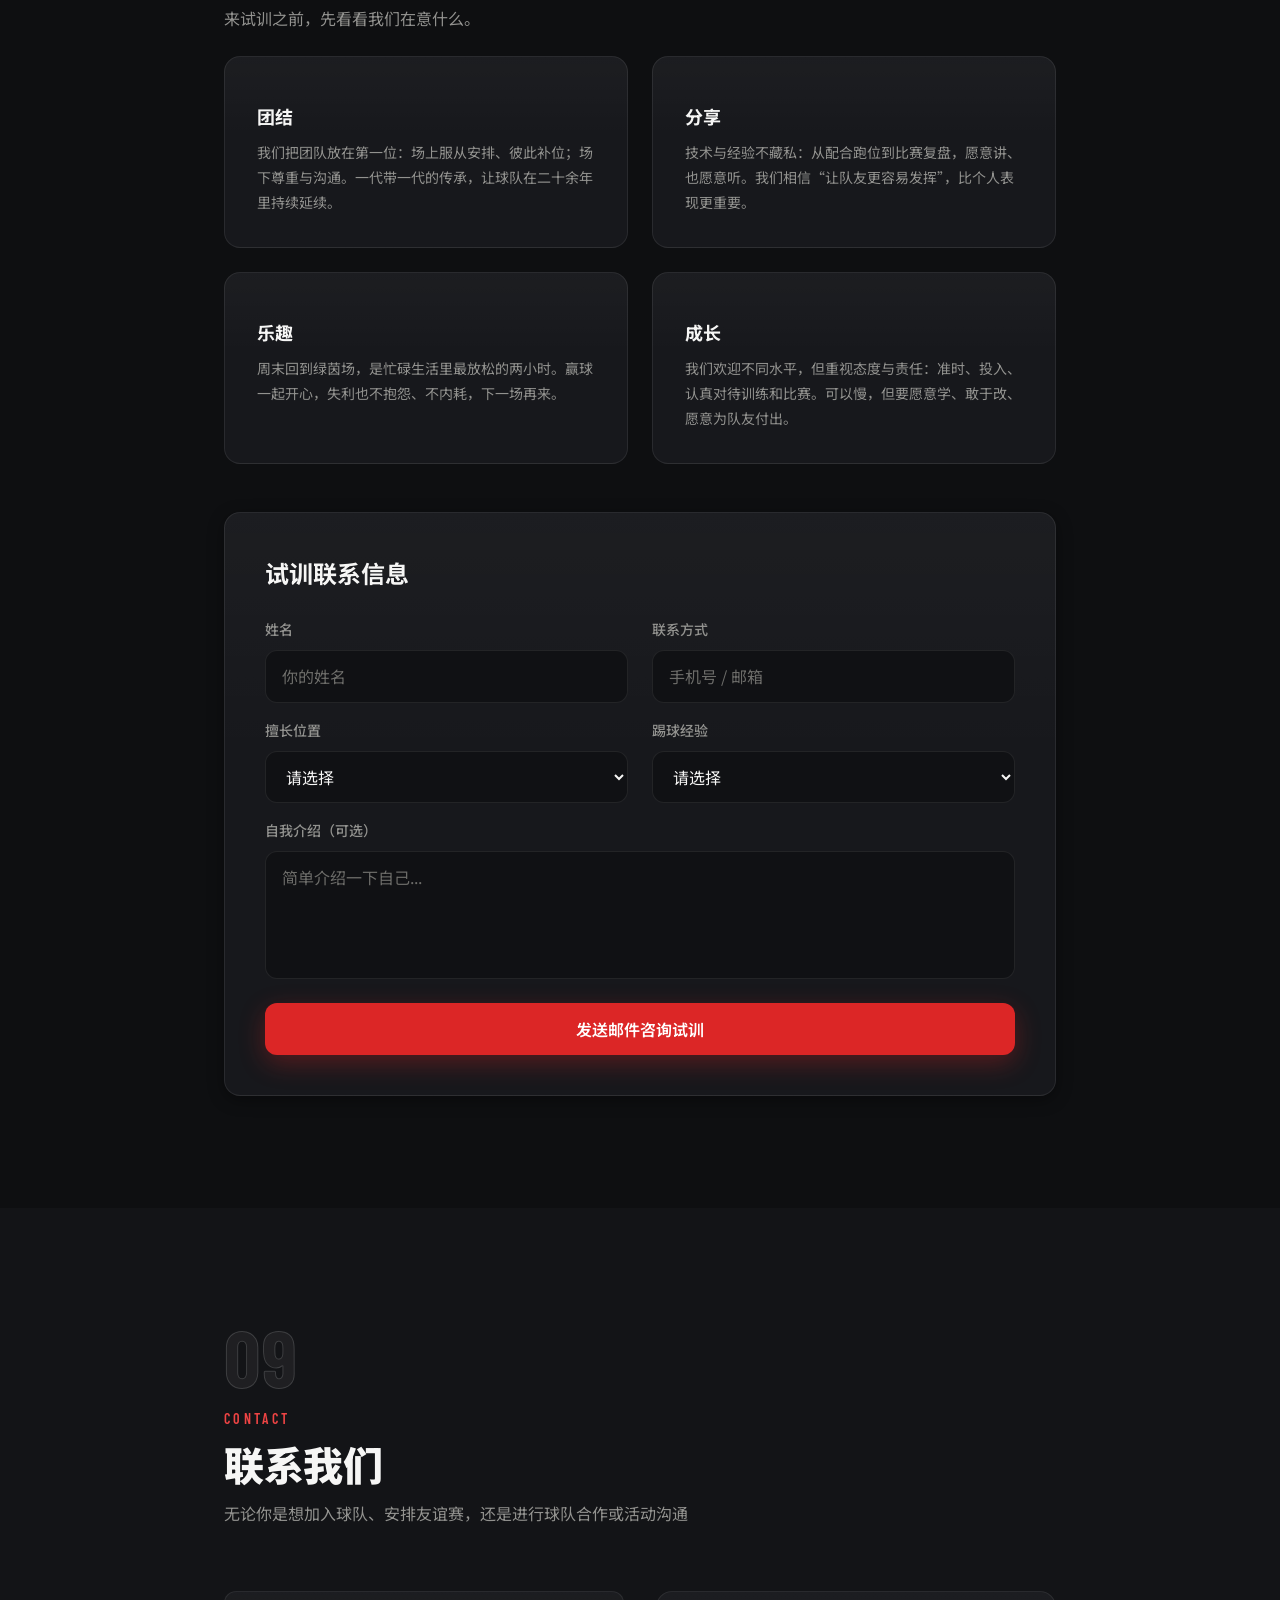
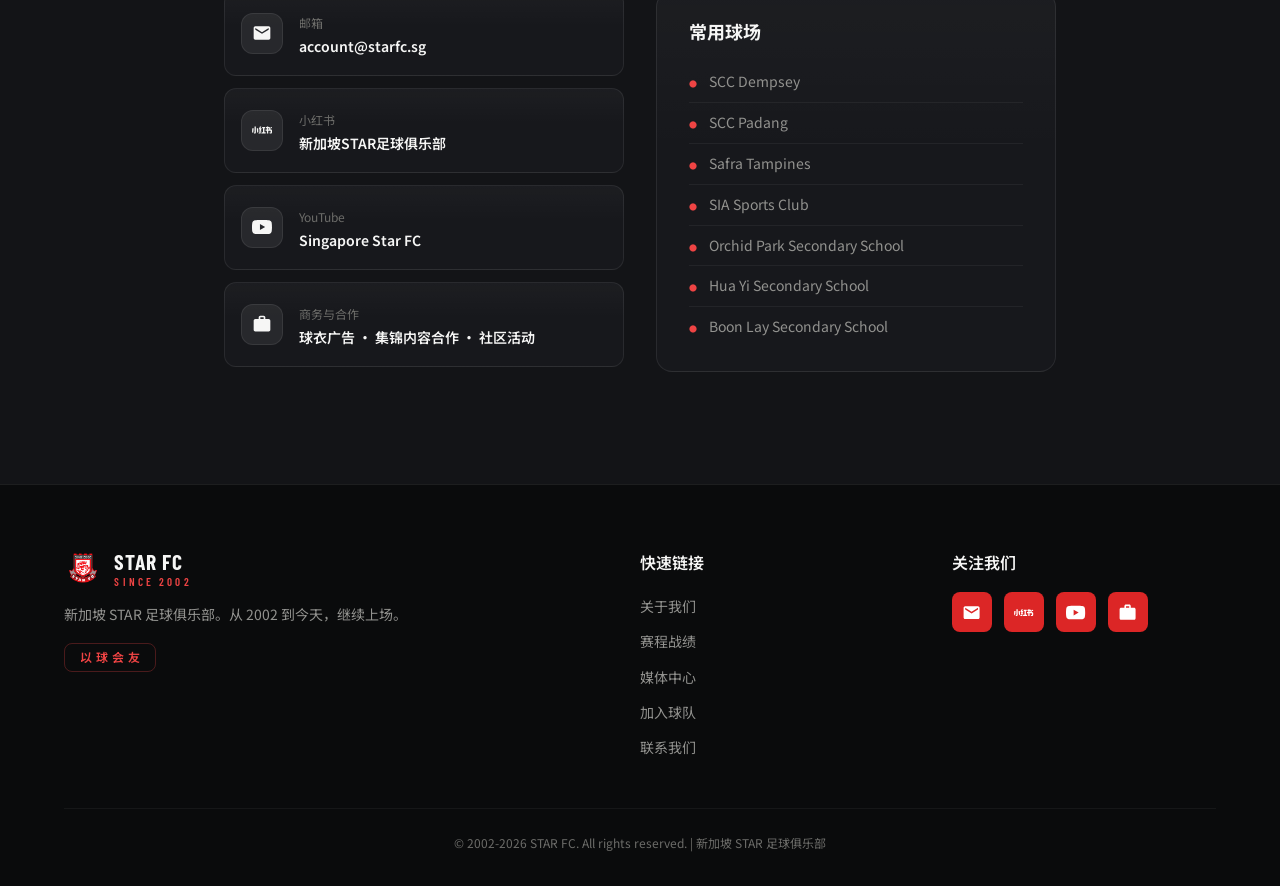
==== commit 9bbdf8ce: "UI refinements + SEO submission playbook - Brand lockup: tighter name/since line gap, smaller crest " ====
--- a/index.html
+++ b/index.html
@@ -196,7 +196,6 @@
                         <aside class="scorers-board" data-reveal>
                             <div class="scorers-board__head">
                                 <h3 class="scorers-board__title" data-i18n="fixtures.scorersTitle">射手榜</h3>
-                                <span class="scorers-board__sub" data-i18n="fixtures.scorersSub">由比赛数据自动统计</span>
                             </div>
                             <ol class="scorers-board__list" data-scorers="2025"></ol>
                         </aside>
@@ -214,7 +213,6 @@
                         <aside class="scorers-board" data-reveal>
                             <div class="scorers-board__head">
                                 <h3 class="scorers-board__title" data-i18n="fixtures.scorersTitle">射手榜</h3>
-                                <span class="scorers-board__sub" data-i18n="fixtures.scorersSub">由比赛数据自动统计</span>
                             </div>
                             <ol class="scorers-board__list" data-scorers="2026"></ol>
                         </aside>
@@ -239,8 +237,11 @@
                     <span class="chip chip--red" data-i18n="media.videoTag">视频</span>
                     <h3 class="media-head__title" data-i18n="media.videosTitle">比赛集锦</h3>
                 </div>
-                <!-- 视频卡片由 assets/js/main.js 从 data/media.js 渲染 -->
-                <div class="media-grid" data-media-list data-reveal-stagger></div>
+                <!-- 视频卡片由 assets/js/main.js 从 data/media.js 渲染（手机端默认收起为 4 条） -->
+                <div class="media-grid is-collapsed" data-media-list data-reveal-stagger></div>
+                <div class="media-more">
+                    <button type="button" class="btn btn--secondary" data-media-toggle></button>
+                </div>
             </div>
         </section>
 
@@ -514,7 +515,7 @@
                 <div class="contact-grid">
                     <div class="contact-list" data-reveal-stagger>
                         <a href="mailto:account@starfc.sg" class="contact-item">
-                            <span class="contact-item__icon contact-item__icon--ink" aria-hidden="true">
+                            <span class="contact-item__icon" aria-hidden="true">
                                 <svg viewBox="0 0 24 24"><path d="M20 4H4c-1.1 0-2 .9-2 2v12c0 1.1.9 2 2 2h16c1.1 0 2-.9 2-2V6c0-1.1-.9-2-2-2zm0 4l-8 5-8-5V6l8 5 8-5v2z"/></svg>
                             </span>
                             <span>
@@ -523,7 +524,7 @@
                             </span>
                         </a>
                         <a href="https://xhslink.com/m/8BgWbanhmVq" target="_blank" rel="noopener noreferrer" class="contact-item">
-                            <span class="contact-item__icon contact-item__icon--red" aria-hidden="true">
+                            <span class="contact-item__icon" aria-hidden="true">
                                 <svg viewBox="0 0 24 24"><path d="M22.405 9.879c0.002 0.016 0.01 0.02 0.07 0.019h0.725a0.797 0.797 0 0 0 0.78 -0.972 0.794 0.794 0 0 0 -0.884 -0.618 0.795 0.795 0 0 0 -0.692 0.794c0 0.101 -0.002 0.666 0.001 0.777zm-11.509 4.808c-0.203 0.001 -1.353 0.004 -1.685 0.003a2.528 2.528 0 0 1 -0.766 -0.126 0.025 0.025 0 0 0 -0.03 0.014L7.7 16.127a0.025 0.025 0 0 0 0.01 0.032c0.111 0.06 0.336 0.124 0.495 0.124 0.66 0.01 1.32 0.002 1.981 0 0.01 0 0.02 -0.006 0.023 -0.015l0.712 -1.545a0.025 0.025 0 0 0 -0.024 -0.036zM0.477 9.91c-0.071 0 -0.076 0.002 -0.076 0.01a0.834 0.834 0 0 0 -0.01 0.08c-0.027 0.397 -0.038 0.495 -0.234 3.06 -0.012 0.24 -0.034 0.389 -0.135 0.607 -0.026 0.057 -0.033 0.042 0.003 0.112 0.046 0.092 0.681 1.523 0.787 1.74 0.008 0.015 0.011 0.02 0.017 0.02 0.008 0 0.033 -0.026 0.047 -0.044 0.147 -0.187 0.268 -0.391 0.371 -0.606 0.306 -0.635 0.44 -1.325 0.486 -1.706 0.014 -0.11 0.021 -0.22 0.03 -0.33l0.204 -2.616 0.022 -0.293c0.003 -0.029 0 -0.033 -0.03 -0.034zm7.203 3.757a1.427 1.427 0 0 1 -0.135 -0.607c-0.004 -0.084 -0.031 -0.39 -0.235 -3.06a0.443 0.443 0 0 0 -0.01 -0.082c-0.004 -0.011 -0.052 -0.008 -0.076 -0.008h-1.48c-0.03 0.001 -0.034 0.005 -0.03 0.034l0.021 0.293c0.076 0.982 0.153 1.964 0.233 2.946 0.05 0.4 0.186 1.085 0.487 1.706 0.103 0.215 0.223 0.419 0.37 0.606 0.015 0.018 0.037 0.051 0.048 0.049 0.02 -0.003 0.742 -1.642 0.804 -1.765 0.036 -0.07 0.03 -0.055 0.003 -0.112zm3.861 -0.913h-0.872a0.126 0.126 0 0 1 -0.116 -0.178l1.178 -2.625a0.025 0.025 0 0 0 -0.023 -0.035l-1.318 -0.003a0.148 0.148 0 0 1 -0.135 -0.21l0.876 -1.954a0.025 0.025 0 0 0 -0.023 -0.035h-1.56c-0.01 0 -0.02 0.006 -0.024 0.015l-0.926 2.068c-0.085 0.169 -0.314 0.634 -0.399 0.938a0.534 0.534 0 0 0 -0.02 0.191 0.46 0.46 0 0 0 0.23 0.378 0.981 0.981 0 0 0 0.46 0.119h0.59c0.041 0 -0.688 1.482 -0.834 1.972a0.53 0.53 0 0 0 -0.023 0.172 0.465 0.465 0 0 0 0.23 0.398c0.15 0.092 0.342 0.12 0.475 0.12l1.66 -0.001c0.01 0 0.02 -0.006 0.023 -0.015l0.575 -1.28a0.025 0.025 0 0 0 -0.024 -0.035zm-6.93 -4.937H3.1a0.032 0.032 0 0 0 -0.034 0.033c0 1.048 -0.01 2.795 -0.01 6.829 0 0.288 -0.269 0.262 -0.28 0.262h-0.74c-0.04 0.001 -0.044 0.004 -0.04 0.047 0.001 0.037 0.465 1.064 0.555 1.263 0.01 0.02 0.03 0.033 0.051 0.033 0.157 0.003 0.767 0.009 0.938 -0.014 0.153 -0.02 0.3 -0.06 0.438 -0.132 0.3 -0.156 0.49 -0.419 0.595 -0.765 0.052 -0.172 0.075 -0.353 0.075 -0.533 0.002 -2.33 0 -4.66 -0.007 -6.991a0.032 0.032 0 0 0 -0.032 -0.032zm11.784 6.896c0 -0.014 -0.01 -0.021 -0.024 -0.022h-1.465c-0.048 -0.001 -0.049 -0.002 -0.05 -0.049v-4.66c0 -0.072 -0.005 -0.07 0.07 -0.07h0.863c0.08 0 0.075 0.004 0.075 -0.074V8.393c0 -0.082 0.006 -0.076 -0.08 -0.076h-3.5c-0.064 0 -0.075 -0.006 -0.075 0.073v1.445c0 0.083 -0.006 0.077 0.08 0.077h0.854c0.075 0 0.07 -0.004 0.07 0.07v4.624c0 0.095 0.008 0.084 -0.085 0.084 -0.37 0 -1.11 -0.002 -1.304 0 -0.048 0.001 -0.06 0.03 -0.06 0.03l-0.697 1.519s-0.014 0.025 -0.008 0.036c0.006 0.01 0.013 0.008 0.058 0.008 1.748 0.003 3.495 0.002 5.243 0.002 0.03 -0.001 0.034 -0.006 0.035 -0.033v-1.539zm4.177 -3.43c0 0.013 -0.007 0.023 -0.02 0.024 -0.346 0.006 -0.692 0.004 -1.037 0.004 -0.014 -0.002 -0.022 -0.01 -0.022 -0.024 -0.005 -0.434 -0.007 -0.869 -0.01 -1.303 0 -0.072 -0.006 -0.071 0.07 -0.07l0.733 -0.003c0.041 0 0.081 0.002 0.12 0.015 0.093 0.025 0.16 0.107 0.165 0.204 0.006 0.431 0.002 1.153 0.001 1.153zm2.67 0.244a1.953 1.953 0 0 0 -0.883 -0.222h-0.18c-0.04 -0.001 -0.04 -0.003 -0.042 -0.04V10.21c0 -0.132 -0.007 -0.263 -0.025 -0.394a1.823 1.823 0 0 0 -0.153 -0.53 1.533 1.533 0 0 0 -0.677 -0.71 2.167 2.167 0 0 0 -1 -0.258c-0.153 -0.003 -0.567 0 -0.72 0 -0.07 0 -0.068 0.004 -0.068 -0.065V7.76c0 -0.031 -0.01 -0.041 -0.046 -0.039H17.93s-0.016 0 -0.023 0.007c-0.006 0.006 -0.008 0.012 -0.008 0.023v0.546c-0.008 0.036 -0.057 0.015 -0.082 0.022h-0.95c-0.022 0.002 -0.028 0.008 -0.03 0.032v1.481c0 0.09 -0.004 0.082 0.082 0.082h0.913c0.082 0 0.072 0.128 0.072 0.128v1.148s0.003 0.117 -0.06 0.117h-1.482c-0.068 0 -0.06 0.082 -0.06 0.082v1.445s-0.01 0.068 0.064 0.068h1.457c0.082 0 0.076 -0.006 0.076 0.079v3.225c0 0.088 -0.007 0.081 0.082 0.081h1.43c0.09 0 0.082 0.007 0.082 -0.08v-3.27c0 -0.029 0.006 -0.035 0.033 -0.035l2.323 -0.003c0.098 0 0.191 0.02 0.28 0.061a0.46 0.46 0 0 1 0.274 0.407c0.008 0.395 0.003 0.79 0.003 1.185 0 0.259 -0.107 0.367 -0.33 0.367h-1.218c-0.023 0.002 -0.029 0.008 -0.028 0.033 0.184 0.437 0.374 0.871 0.57 1.303a0.045 0.045 0 0 0 0.04 0.026c0.17 0.005 0.34 0.002 0.51 0.003 0.15 -0.002 0.517 0.004 0.666 -0.01a2.03 2.03 0 0 0 0.408 -0.075c0.59 -0.18 0.975 -0.698 0.976 -1.313v-1.981c0 -0.128 -0.01 -0.254 -0.034 -0.38 0 0.078 -0.029 -0.641 -0.724 -0.998z"/></svg>
                             </span>
                             <span>
@@ -532,7 +533,7 @@
                             </span>
                         </a>
                         <a href="https://www.youtube.com/@SingaporeStarFC" target="_blank" rel="noopener noreferrer" class="contact-item">
-                            <span class="contact-item__icon contact-item__icon--red" aria-hidden="true">
+                            <span class="contact-item__icon" aria-hidden="true">
                                 <svg viewBox="0 0 24 24"><path d="M23.498 6.186a3.016 3.016 0 0 0-2.122-2.136C19.505 3.545 12 3.545 12 3.545s-7.505 0-9.377.505A3.017 3.017 0 0 0 .502 6.186C0 8.07 0 12 0 12s0 3.93.502 5.814a3.016 3.016 0 0 0 2.122 2.136c1.871.505 9.376.505 9.376.505s7.505 0 9.377-.505a3.015 3.015 0 0 0 2.122-2.136C24 15.93 24 12 24 12s0-3.93-.502-5.814zM9.545 15.568V8.432L15.818 12l-6.273 3.568z"/></svg>
                             </span>
                             <span>
@@ -541,7 +542,7 @@
                             </span>
                         </a>
                         <a href="mailto:account@starfc.sg?subject=STAR%20FC%20Partnership" class="contact-item">
-                            <span class="contact-item__icon contact-item__icon--ink" aria-hidden="true">
+                            <span class="contact-item__icon" aria-hidden="true">
                                 <svg viewBox="0 0 24 24"><path d="M20 6h-4V4c0-1.11-.89-2-2-2h-4c-1.11 0-2 .89-2 2v2H4c-1.11 0-1.99.89-1.99 2L2 19c0 1.11.89 2 2 2h16c1.11 0 2-.89 2-2V8c0-1.11-.89-2-2-2zm-6 0h-4V4h4v2z"/></svg>
                             </span>
                             <span>
@@ -595,11 +596,17 @@
                 <div>
                     <h4 class="site-footer__heading" data-i18n="footer.follow">关注我们</h4>
                     <div class="site-footer__social">
+                        <a href="mailto:account@starfc.sg" title="邮箱" aria-label="邮箱">
+                            <svg viewBox="0 0 24 24"><path d="M20 4H4c-1.1 0-2 .9-2 2v12c0 1.1.9 2 2 2h16c1.1 0 2-.9 2-2V6c0-1.1-.9-2-2-2zm0 4l-8 5-8-5V6l8 5 8-5v2z"/></svg>
+                        </a>
                         <a href="https://xhslink.com/m/8BgWbanhmVq" target="_blank" rel="noopener noreferrer" title="小红书" aria-label="小红书">
                             <svg viewBox="0 0 24 24"><path d="M22.405 9.879c0.002 0.016 0.01 0.02 0.07 0.019h0.725a0.797 0.797 0 0 0 0.78 -0.972 0.794 0.794 0 0 0 -0.884 -0.618 0.795 0.795 0 0 0 -0.692 0.794c0 0.101 -0.002 0.666 0.001 0.777zm-11.509 4.808c-0.203 0.001 -1.353 0.004 -1.685 0.003a2.528 2.528 0 0 1 -0.766 -0.126 0.025 0.025 0 0 0 -0.03 0.014L7.7 16.127a0.025 0.025 0 0 0 0.01 0.032c0.111 0.06 0.336 0.124 0.495 0.124 0.66 0.01 1.32 0.002 1.981 0 0.01 0 0.02 -0.006 0.023 -0.015l0.712 -1.545a0.025 0.025 0 0 0 -0.024 -0.036zM0.477 9.91c-0.071 0 -0.076 0.002 -0.076 0.01a0.834 0.834 0 0 0 -0.01 0.08c-0.027 0.397 -0.038 0.495 -0.234 3.06 -0.012 0.24 -0.034 0.389 -0.135 0.607 -0.026 0.057 -0.033 0.042 0.003 0.112 0.046 0.092 0.681 1.523 0.787 1.74 0.008 0.015 0.011 0.02 0.017 0.02 0.008 0 0.033 -0.026 0.047 -0.044 0.147 -0.187 0.268 -0.391 0.371 -0.606 0.306 -0.635 0.44 -1.325 0.486 -1.706 0.014 -0.11 0.021 -0.22 0.03 -0.33l0.204 -2.616 0.022 -0.293c0.003 -0.029 0 -0.033 -0.03 -0.034zm7.203 3.757a1.427 1.427 0 0 1 -0.135 -0.607c-0.004 -0.084 -0.031 -0.39 -0.235 -3.06a0.443 0.443 0 0 0 -0.01 -0.082c-0.004 -0.011 -0.052 -0.008 -0.076 -0.008h-1.48c-0.03 0.001 -0.034 0.005 -0.03 0.034l0.021 0.293c0.076 0.982 0.153 1.964 0.233 2.946 0.05 0.4 0.186 1.085 0.487 1.706 0.103 0.215 0.223 0.419 0.37 0.606 0.015 0.018 0.037 0.051 0.048 0.049 0.02 -0.003 0.742 -1.642 0.804 -1.765 0.036 -0.07 0.03 -0.055 0.003 -0.112zm3.861 -0.913h-0.872a0.126 0.126 0 0 1 -0.116 -0.178l1.178 -2.625a0.025 0.025 0 0 0 -0.023 -0.035l-1.318 -0.003a0.148 0.148 0 0 1 -0.135 -0.21l0.876 -1.954a0.025 0.025 0 0 0 -0.023 -0.035h-1.56c-0.01 0 -0.02 0.006 -0.024 0.015l-0.926 2.068c-0.085 0.169 -0.314 0.634 -0.399 0.938a0.534 0.534 0 0 0 -0.02 0.191 0.46 0.46 0 0 0 0.23 0.378 0.981 0.981 0 0 0 0.46 0.119h0.59c0.041 0 -0.688 1.482 -0.834 1.972a0.53 0.53 0 0 0 -0.023 0.172 0.465 0.465 0 0 0 0.23 0.398c0.15 0.092 0.342 0.12 0.475 0.12l1.66 -0.001c0.01 0 0.02 -0.006 0.023 -0.015l0.575 -1.28a0.025 0.025 0 0 0 -0.024 -0.035zm-6.93 -4.937H3.1a0.032 0.032 0 0 0 -0.034 0.033c0 1.048 -0.01 2.795 -0.01 6.829 0 0.288 -0.269 0.262 -0.28 0.262h-0.74c-0.04 0.001 -0.044 0.004 -0.04 0.047 0.001 0.037 0.465 1.064 0.555 1.263 0.01 0.02 0.03 0.033 0.051 0.033 0.157 0.003 0.767 0.009 0.938 -0.014 0.153 -0.02 0.3 -0.06 0.438 -0.132 0.3 -0.156 0.49 -0.419 0.595 -0.765 0.052 -0.172 0.075 -0.353 0.075 -0.533 0.002 -2.33 0 -4.66 -0.007 -6.991a0.032 0.032 0 0 0 -0.032 -0.032zm11.784 6.896c0 -0.014 -0.01 -0.021 -0.024 -0.022h-1.465c-0.048 -0.001 -0.049 -0.002 -0.05 -0.049v-4.66c0 -0.072 -0.005 -0.07 0.07 -0.07h0.863c0.08 0 0.075 0.004 0.075 -0.074V8.393c0 -0.082 0.006 -0.076 -0.08 -0.076h-3.5c-0.064 0 -0.075 -0.006 -0.075 0.073v1.445c0 0.083 -0.006 0.077 0.08 0.077h0.854c0.075 0 0.07 -0.004 0.07 0.07v4.624c0 0.095 0.008 0.084 -0.085 0.084 -0.37 0 -1.11 -0.002 -1.304 0 -0.048 0.001 -0.06 0.03 -0.06 0.03l-0.697 1.519s-0.014 0.025 -0.008 0.036c0.006 0.01 0.013 0.008 0.058 0.008 1.748 0.003 3.495 0.002 5.243 0.002 0.03 -0.001 0.034 -0.006 0.035 -0.033v-1.539zm4.177 -3.43c0 0.013 -0.007 0.023 -0.02 0.024 -0.346 0.006 -0.692 0.004 -1.037 0.004 -0.014 -0.002 -0.022 -0.01 -0.022 -0.024 -0.005 -0.434 -0.007 -0.869 -0.01 -1.303 0 -0.072 -0.006 -0.071 0.07 -0.07l0.733 -0.003c0.041 0 0.081 0.002 0.12 0.015 0.093 0.025 0.16 0.107 0.165 0.204 0.006 0.431 0.002 1.153 0.001 1.153zm2.67 0.244a1.953 1.953 0 0 0 -0.883 -0.222h-0.18c-0.04 -0.001 -0.04 -0.003 -0.042 -0.04V10.21c0 -0.132 -0.007 -0.263 -0.025 -0.394a1.823 1.823 0 0 0 -0.153 -0.53 1.533 1.533 0 0 0 -0.677 -0.71 2.167 2.167 0 0 0 -1 -0.258c-0.153 -0.003 -0.567 0 -0.72 0 -0.07 0 -0.068 0.004 -0.068 -0.065V7.76c0 -0.031 -0.01 -0.041 -0.046 -0.039H17.93s-0.016 0 -0.023 0.007c-0.006 0.006 -0.008 0.012 -0.008 0.023v0.546c-0.008 0.036 -0.057 0.015 -0.082 0.022h-0.95c-0.022 0.002 -0.028 0.008 -0.03 0.032v1.481c0 0.09 -0.004 0.082 0.082 0.082h0.913c0.082 0 0.072 0.128 0.072 0.128v1.148s0.003 0.117 -0.06 0.117h-1.482c-0.068 0 -0.06 0.082 -0.06 0.082v1.445s-0.01 0.068 0.064 0.068h1.457c0.082 0 0.076 -0.006 0.076 0.079v3.225c0 0.088 -0.007 0.081 0.082 0.081h1.43c0.09 0 0.082 0.007 0.082 -0.08v-3.27c0 -0.029 0.006 -0.035 0.033 -0.035l2.323 -0.003c0.098 0 0.191 0.02 0.28 0.061a0.46 0.46 0 0 1 0.274 0.407c0.008 0.395 0.003 0.79 0.003 1.185 0 0.259 -0.107 0.367 -0.33 0.367h-1.218c-0.023 0.002 -0.029 0.008 -0.028 0.033 0.184 0.437 0.374 0.871 0.57 1.303a0.045 0.045 0 0 0 0.04 0.026c0.17 0.005 0.34 0.002 0.51 0.003 0.15 -0.002 0.517 0.004 0.666 -0.01a2.03 2.03 0 0 0 0.408 -0.075c0.59 -0.18 0.975 -0.698 0.976 -1.313v-1.981c0 -0.128 -0.01 -0.254 -0.034 -0.38 0 0.078 -0.029 -0.641 -0.724 -0.998z"/></svg>
                         </a>
                         <a href="https://www.youtube.com/@SingaporeStarFC" target="_blank" rel="noopener noreferrer" title="YouTube" aria-label="YouTube">
                             <svg viewBox="0 0 24 24"><path d="M23.498 6.186a3.016 3.016 0 0 0-2.122-2.136C19.505 3.545 12 3.545 12 3.545s-7.505 0-9.377.505A3.017 3.017 0 0 0 .502 6.186C0 8.07 0 12 0 12s0 3.93.502 5.814a3.016 3.016 0 0 0 2.122 2.136c1.871.505 9.376.505 9.376.505s7.505 0 9.377-.505a3.015 3.015 0 0 0 2.122-2.136C24 15.93 24 12 24 12s0-3.93-.502-5.814zM9.545 15.568V8.432L15.818 12l-6.273 3.568z"/></svg>
+                        </a>
+                        <a href="mailto:account@starfc.sg?subject=STAR%20FC%20Partnership" title="商务与合作" aria-label="商务与合作">
+                            <svg viewBox="0 0 24 24"><path d="M20 6h-4V4c0-1.11-.89-2-2-2h-4c-1.11 0-2 .89-2 2v2H4c-1.11 0-1.99.89-1.99 2L2 19c0 1.11.89 2 2 2h16c1.11 0 2-.89 2-2V8c0-1.11-.89-2-2-2zm-6 0h-4V4h4v2z"/></svg>
                         </a>
                     </div>
                 </div>
--- a/assets/css/main.css
+++ b/assets/css/main.css
@@ -315,6 +315,11 @@
   height: var(--nav-h);
 }
 .brand { display: flex; align-items: center; gap: var(--sp-3); }
+.brand > span { display: flex; flex-direction: column; gap: 2px; line-height: 1; }
+@media (max-width: 47.99rem) {
+  .brand { gap: var(--sp-2); }
+  .brand__name { font-size: 1.2rem; }
+}
 .brand__crest { width: 2.4rem; height: 2.4rem; object-fit: contain; }
 .brand__name {
   font-family: var(--font-display);
@@ -975,7 +980,27 @@
   gap: var(--sp-2);
   flex: 1;
 }
-.video-card__title { font-size: var(--text-sm); font-weight: 600; color: var(--text-hi); line-height: 1.5; }
+.video-card__date {
+  display: block;
+  font-family: var(--font-display);
+  font-size: var(--text-xs);
+  font-weight: 600;
+  letter-spacing: 0.08em;
+  color: var(--text-faint);
+}
+.video-card__match {
+  font-size: var(--text-base);
+  font-weight: 600;
+  color: var(--text-hi);
+  line-height: 1.4;
+  margin-bottom: var(--sp-2);
+}
+.video-card__match .video-card__vs {
+  font-size: var(--text-xs);
+  font-weight: 400;
+  color: var(--text-faint);
+  text-transform: uppercase;
+}
 .video-card__cta {
   margin-top: auto;
   display: inline-flex;
@@ -993,6 +1018,14 @@
 }
 .video-card__cta:hover { background: rgba(239, 68, 68, 0.16); border-color: var(--red-border); }
 .video-card__cta svg { width: 1rem; height: 1rem; fill: currentColor; }
+
+/* 手机端媒体折叠（≥30rem 网格自动全量显示，按钮隐藏） */
+.media-grid.is-collapsed > :nth-child(n + 5) { display: none; }
+@media (min-width: 30rem) {
+  .media-grid.is-collapsed > :nth-child(n + 5) { display: flex; }
+}
+.media-more { display: flex; justify-content: center; margin-top: var(--sp-6); }
+@media (min-width: 30rem) { .media-more { display: none !important; } }
 
 /* ---------- 8. 球队成员 ---------- */
 .team-group { margin-bottom: var(--sp-7); }
@@ -1329,10 +1362,11 @@
   align-items: center;
   justify-content: center;
 }
-.contact-item__icon svg { width: 1.25rem; height: 1.25rem; fill: #fff; }
-.contact-item__icon--ink { background: var(--text-hi); }
-.contact-item__icon--ink svg { fill: var(--bg); }
-.contact-item__icon--red { background: var(--red-600); }
+.contact-item__icon {
+  background: rgba(255, 255, 255, 0.07);
+  border: 1px solid var(--line);
+}
+.contact-item__icon svg { width: 1.25rem; height: 1.25rem; fill: var(--text-hi); }
 .contact-item__label { font-size: var(--text-xs); color: var(--text-faint); }
 .contact-item__value { font-weight: 600; color: var(--text-hi); font-size: var(--text-sm); }
 .venues-card {
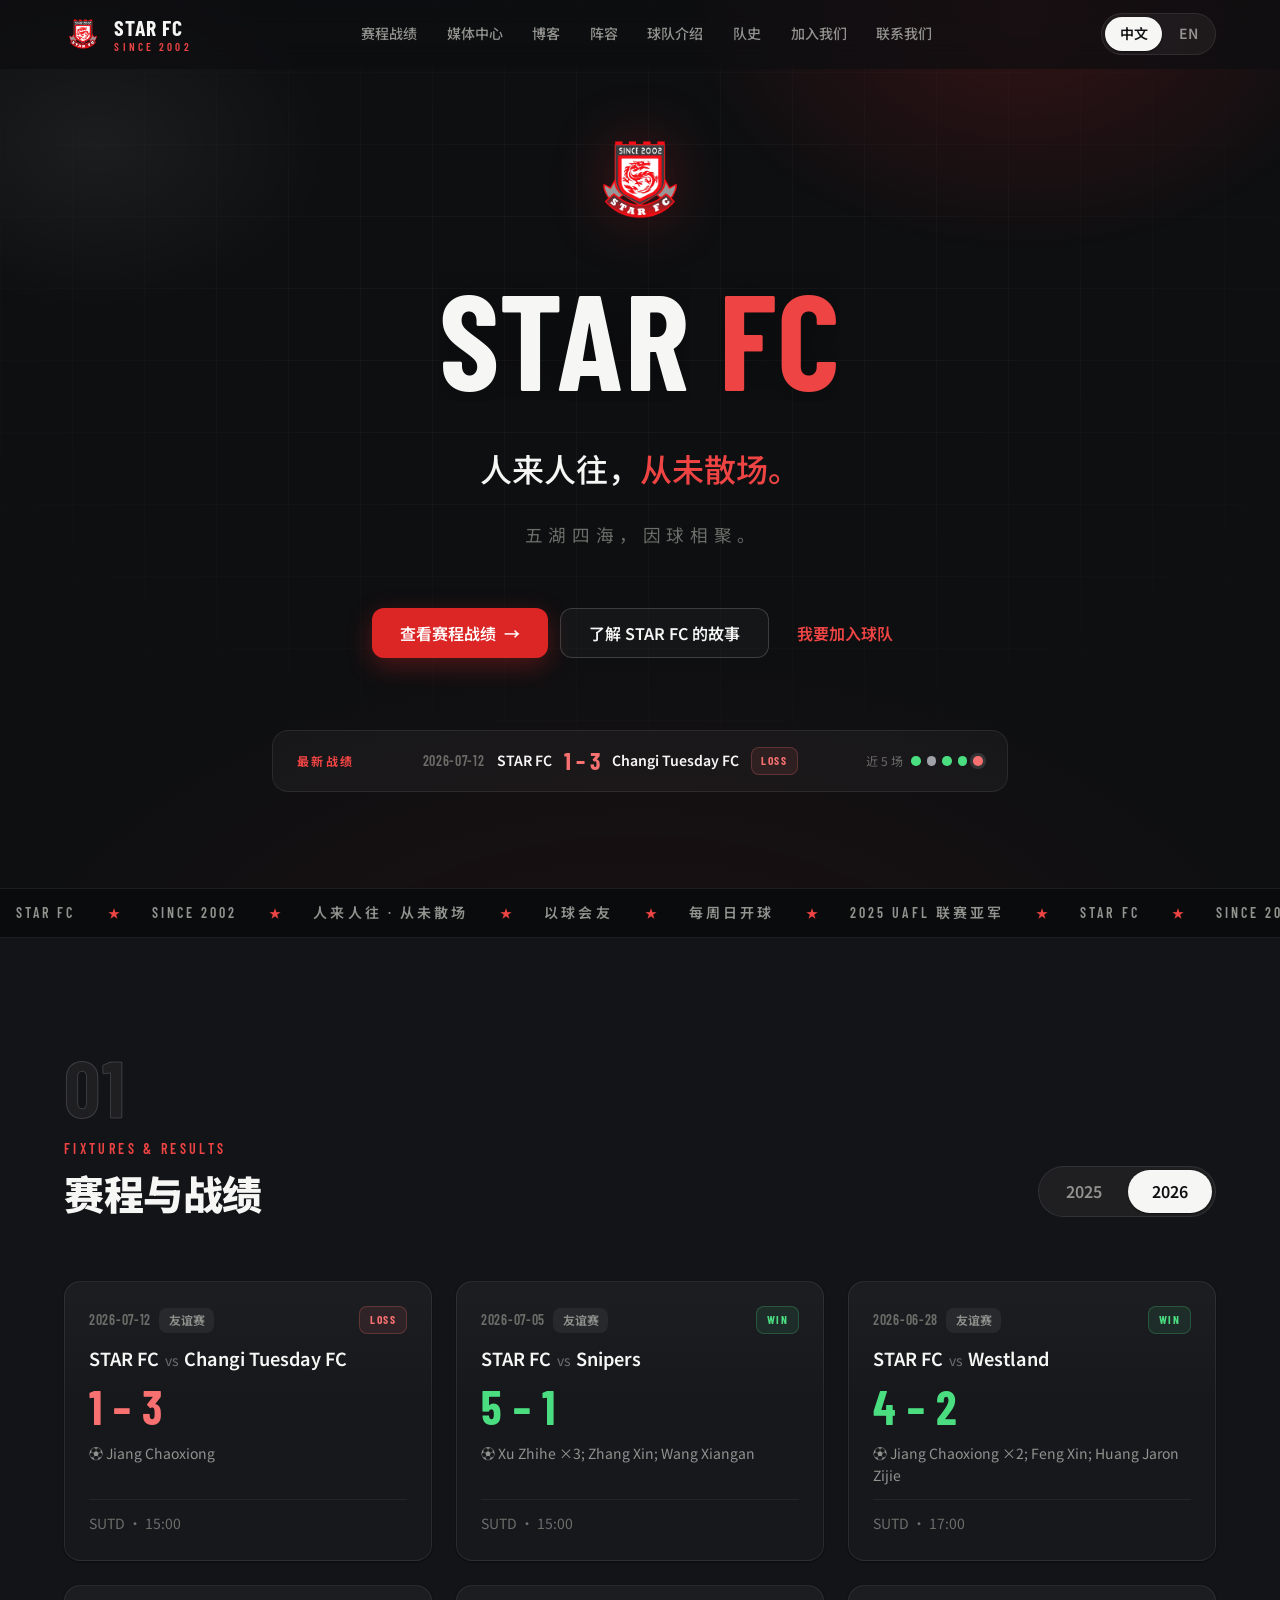
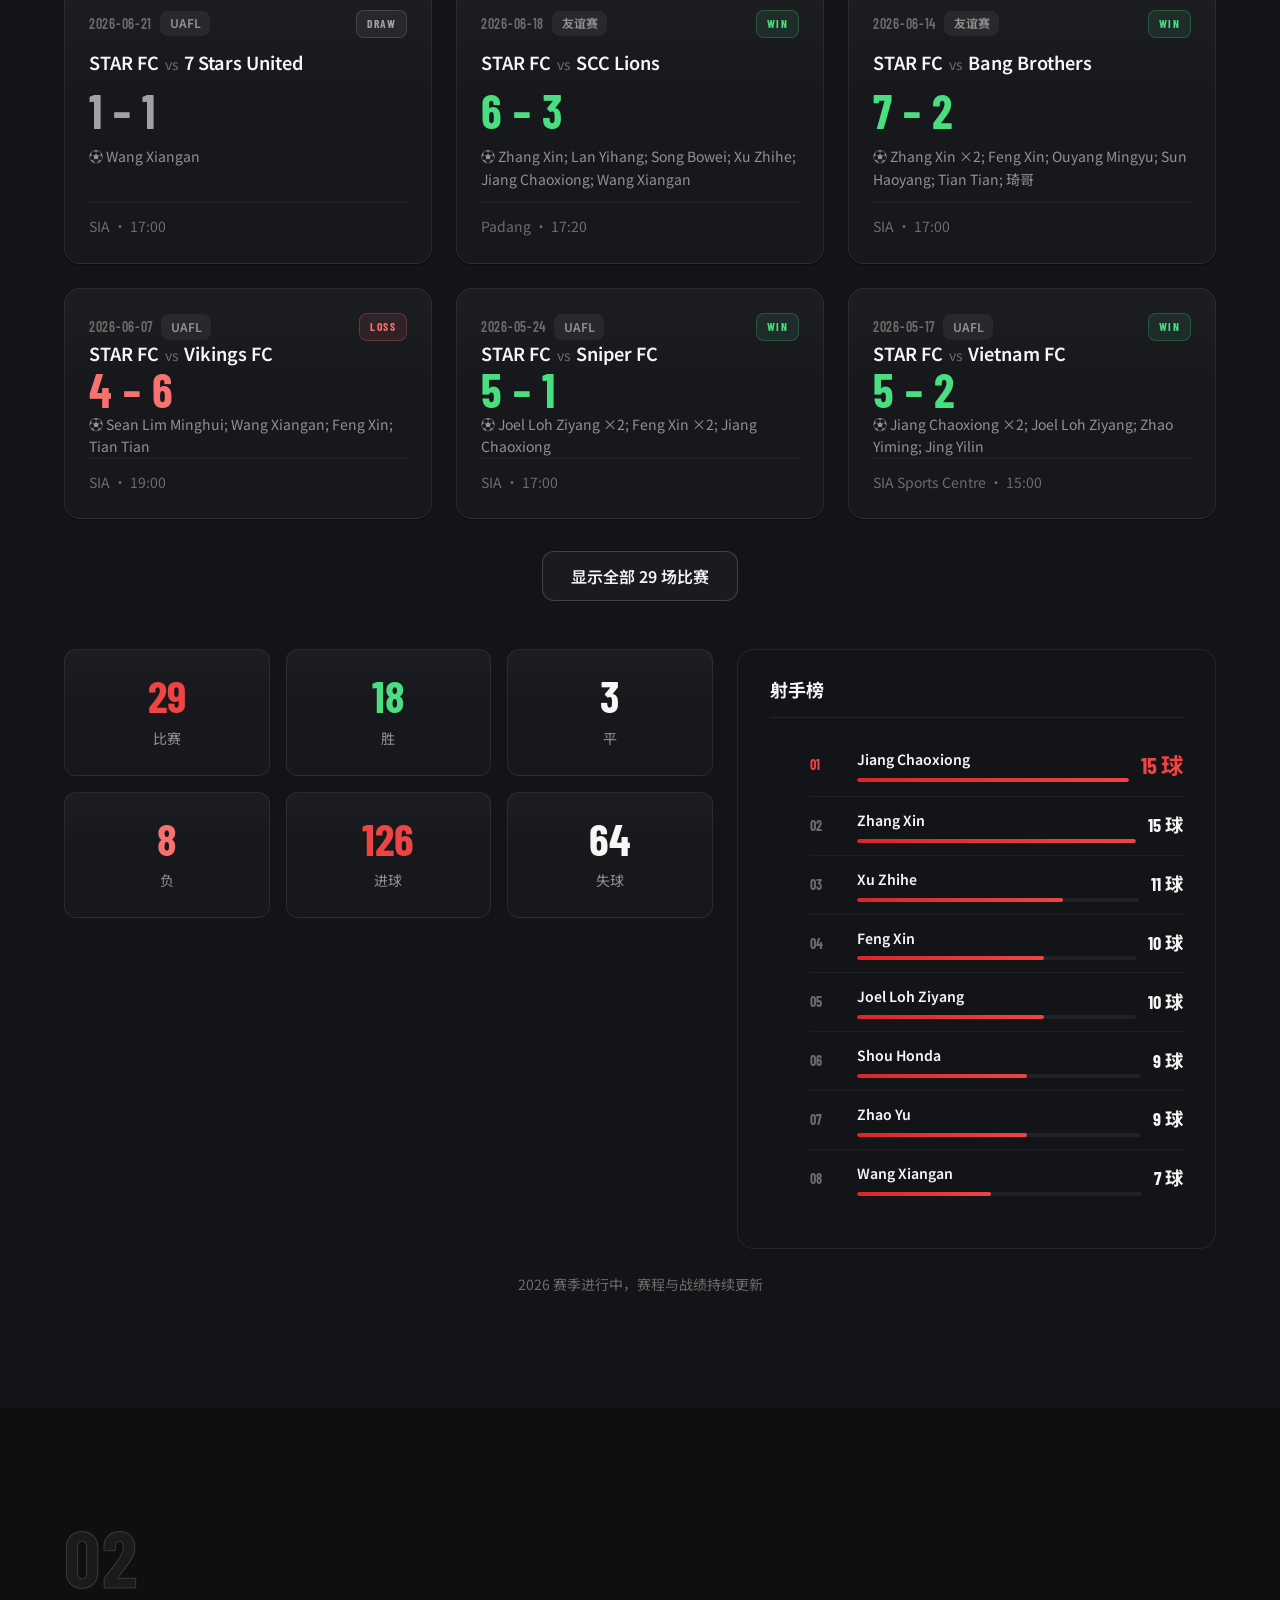
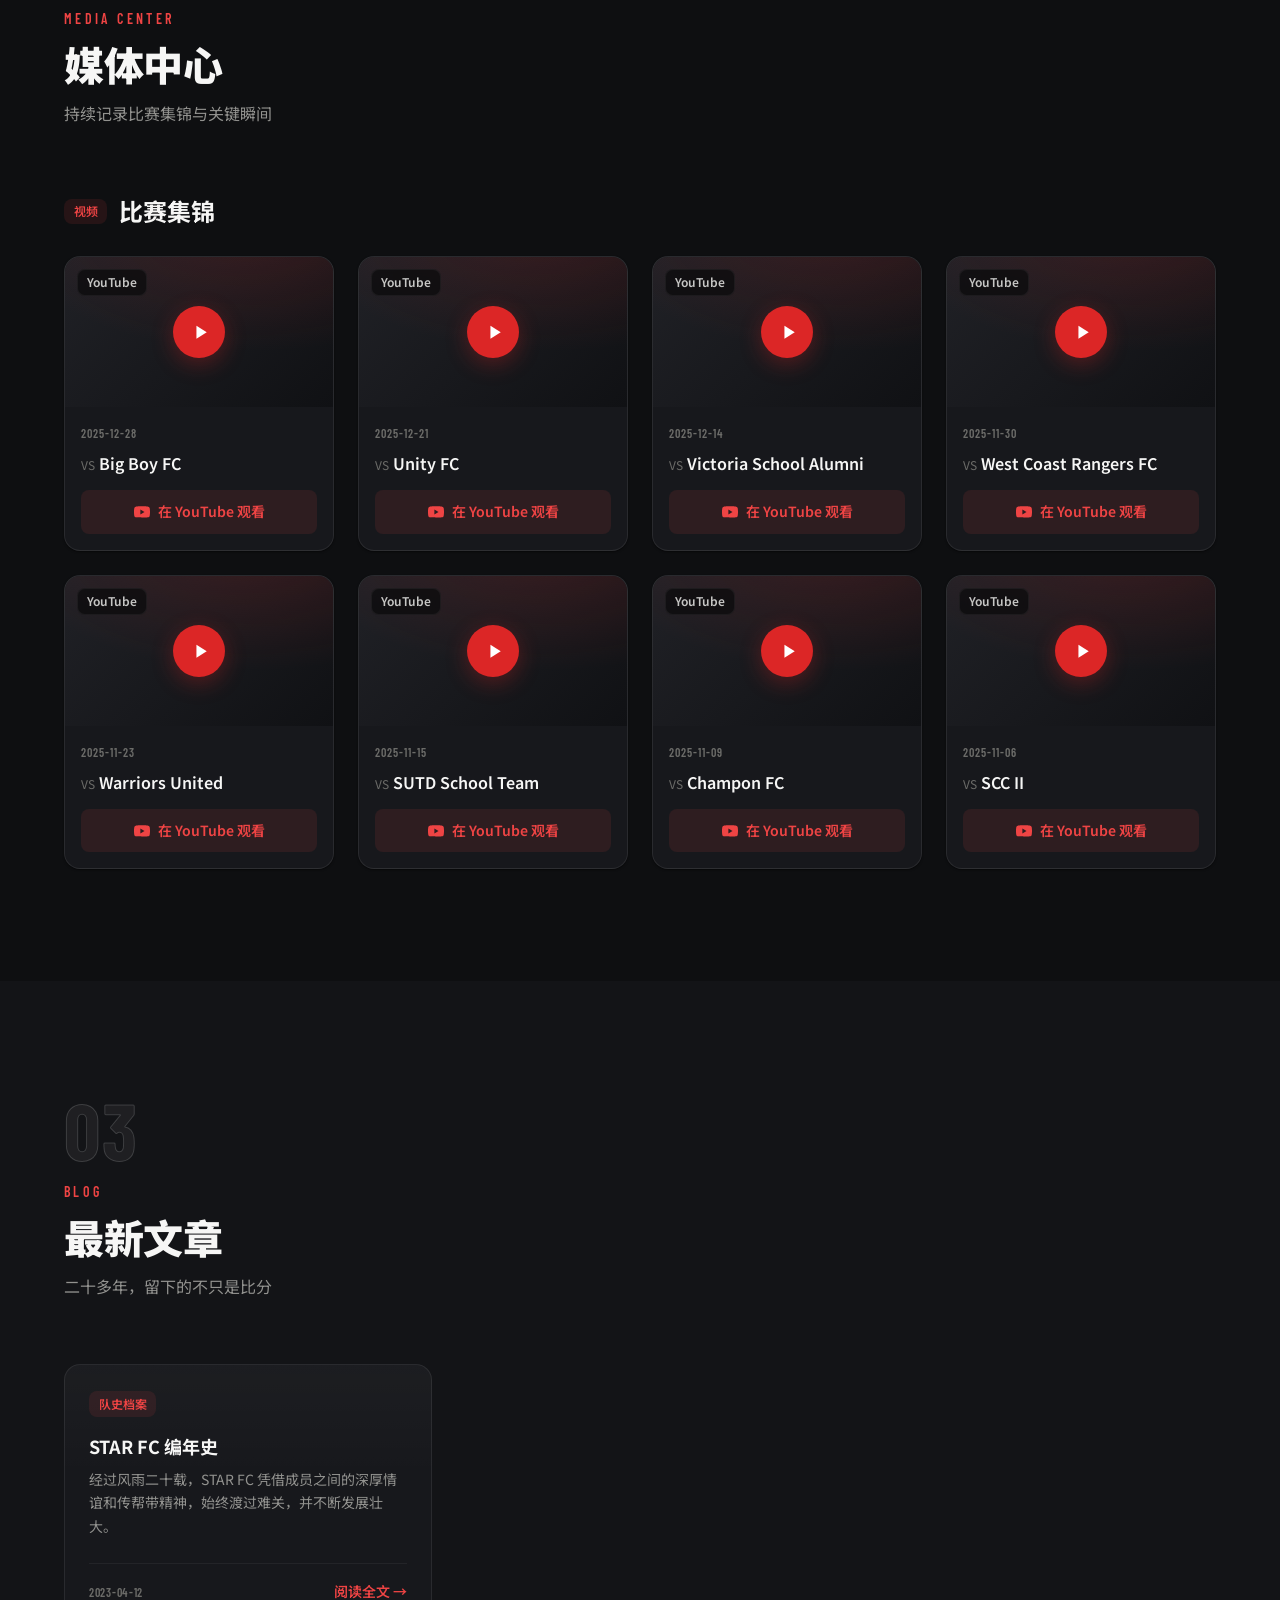
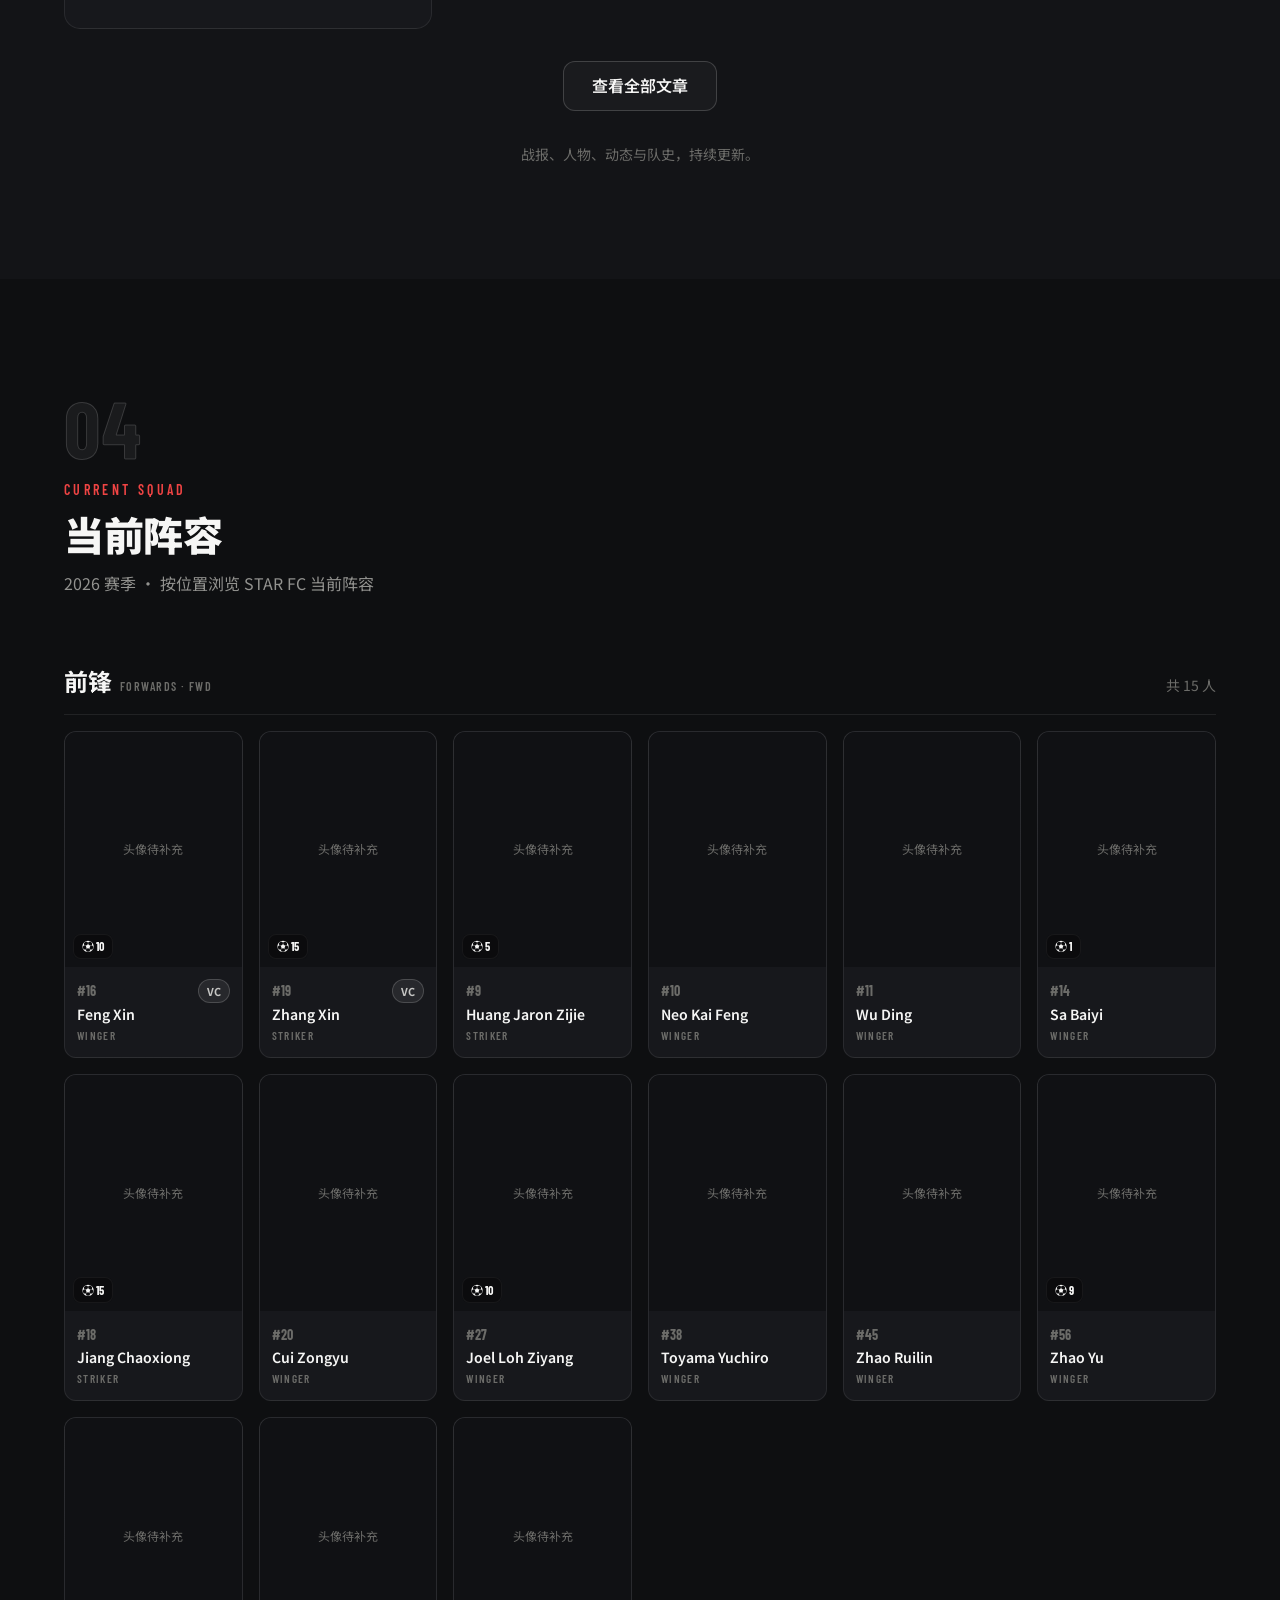
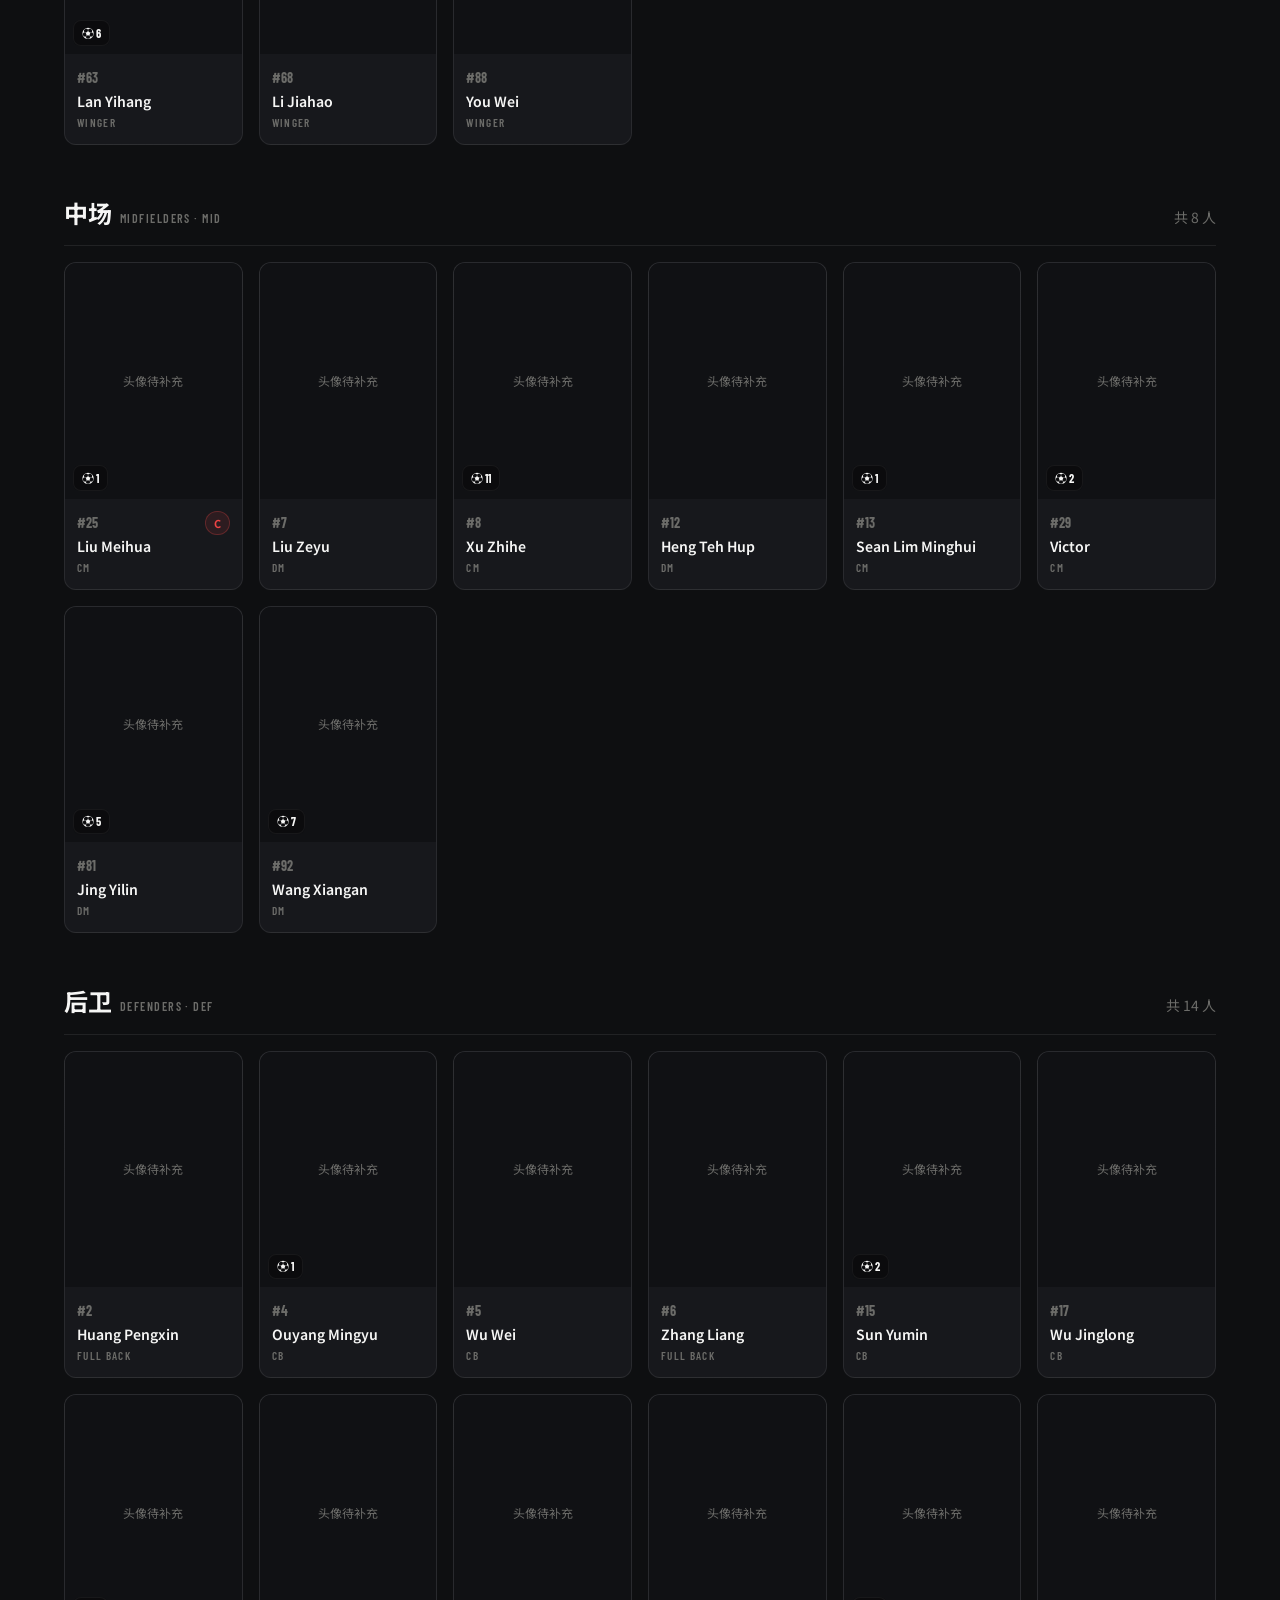
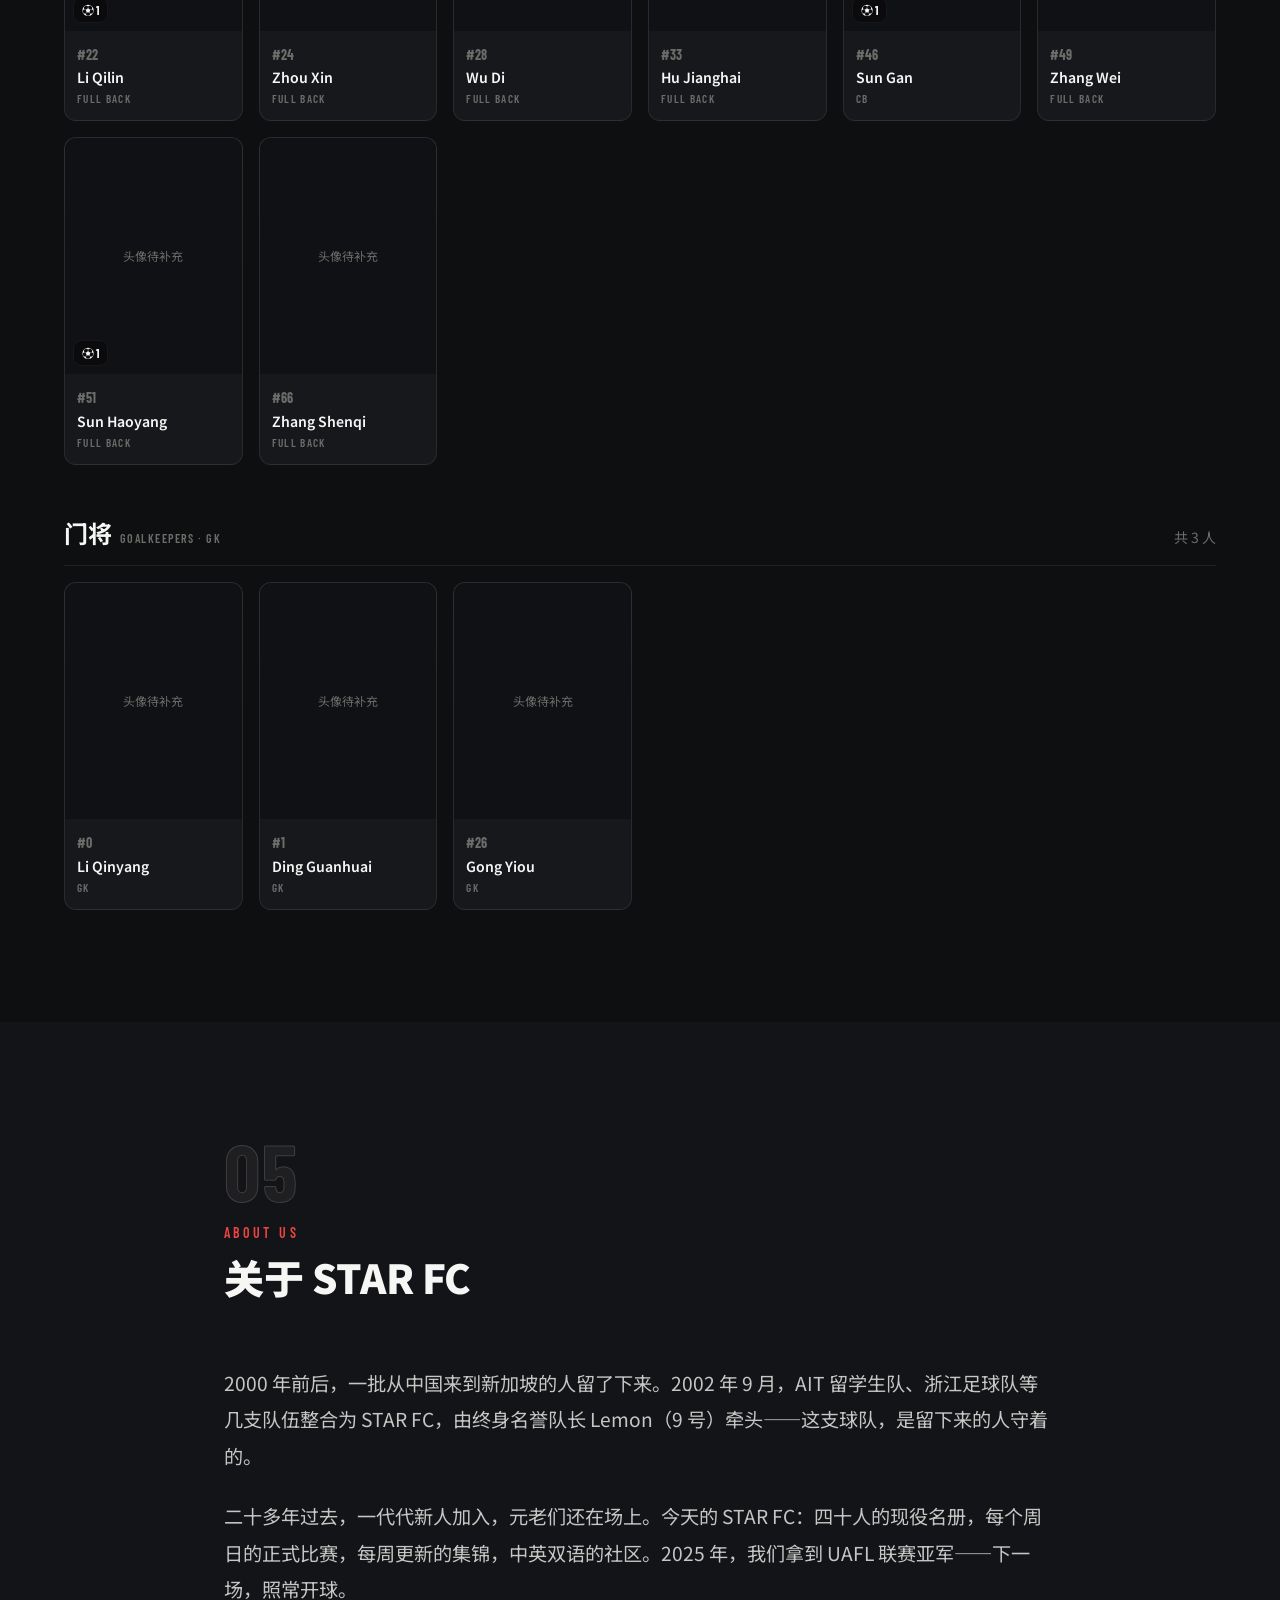
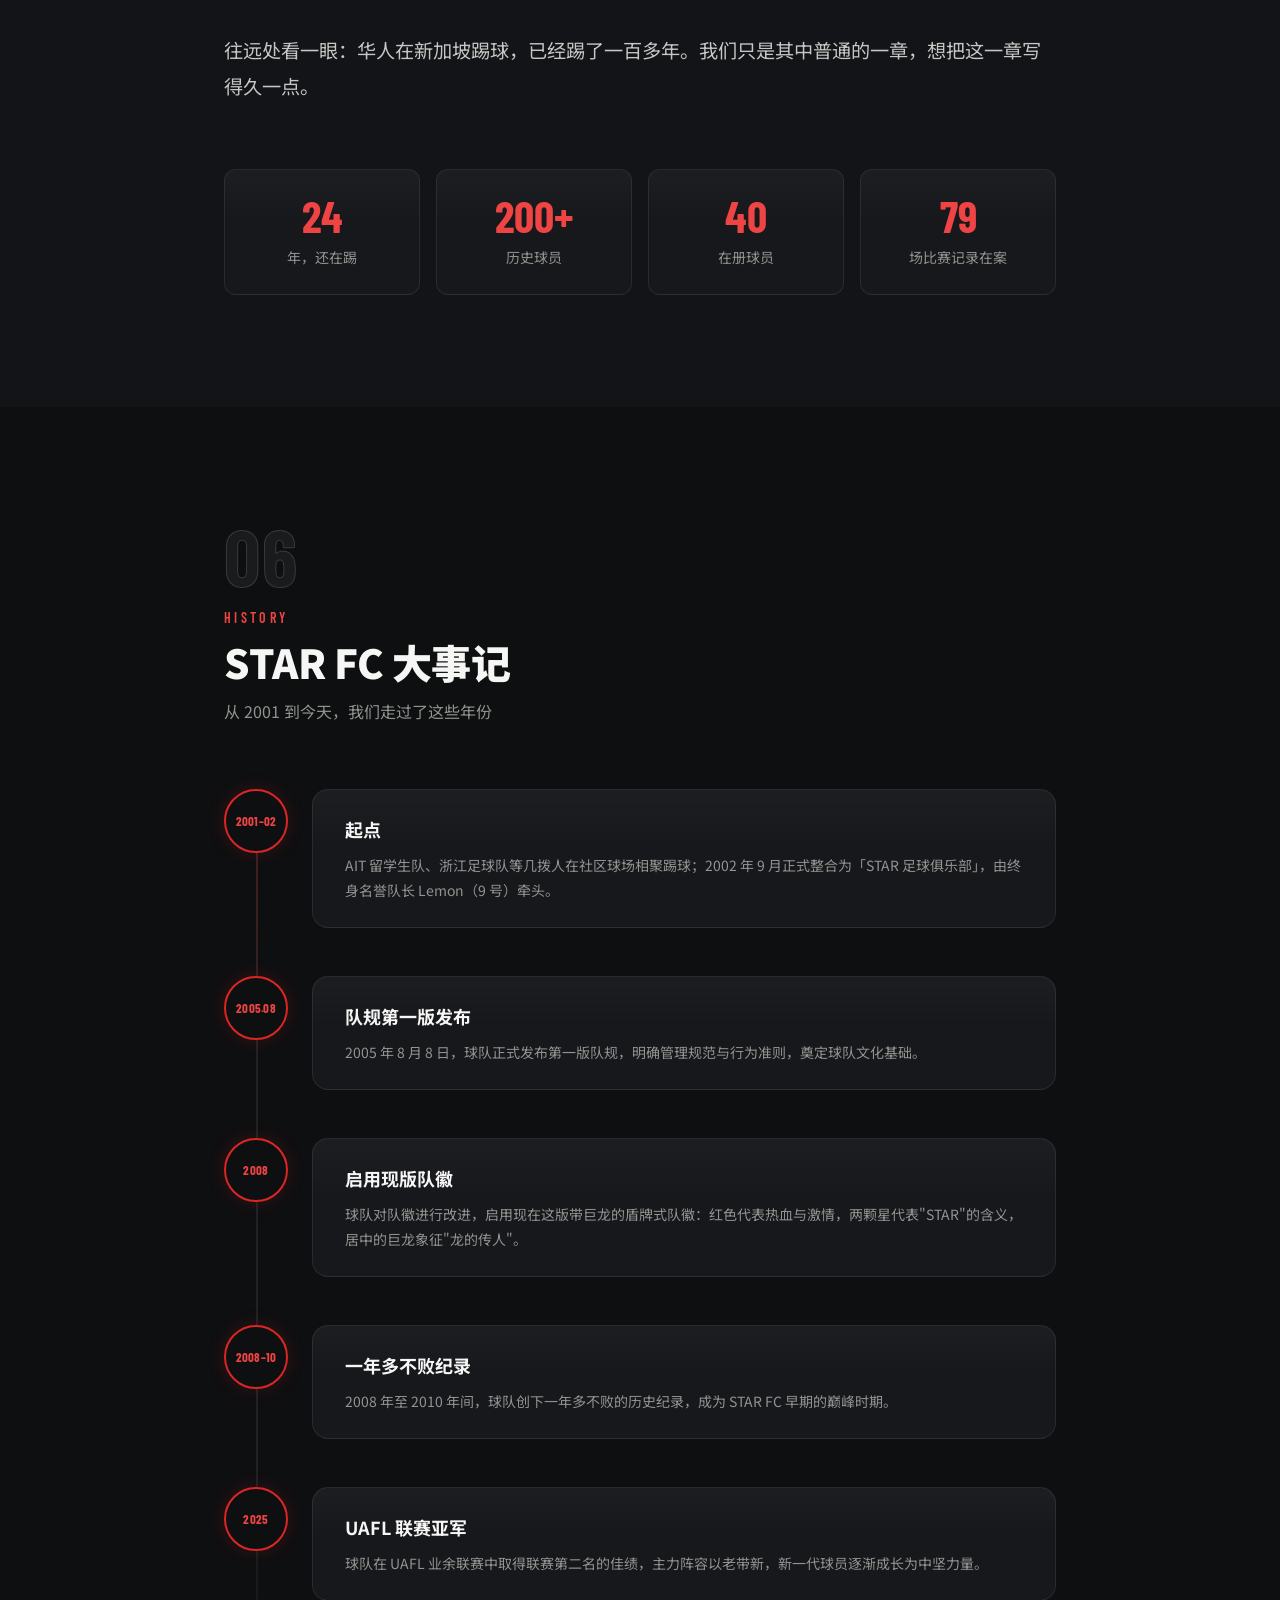
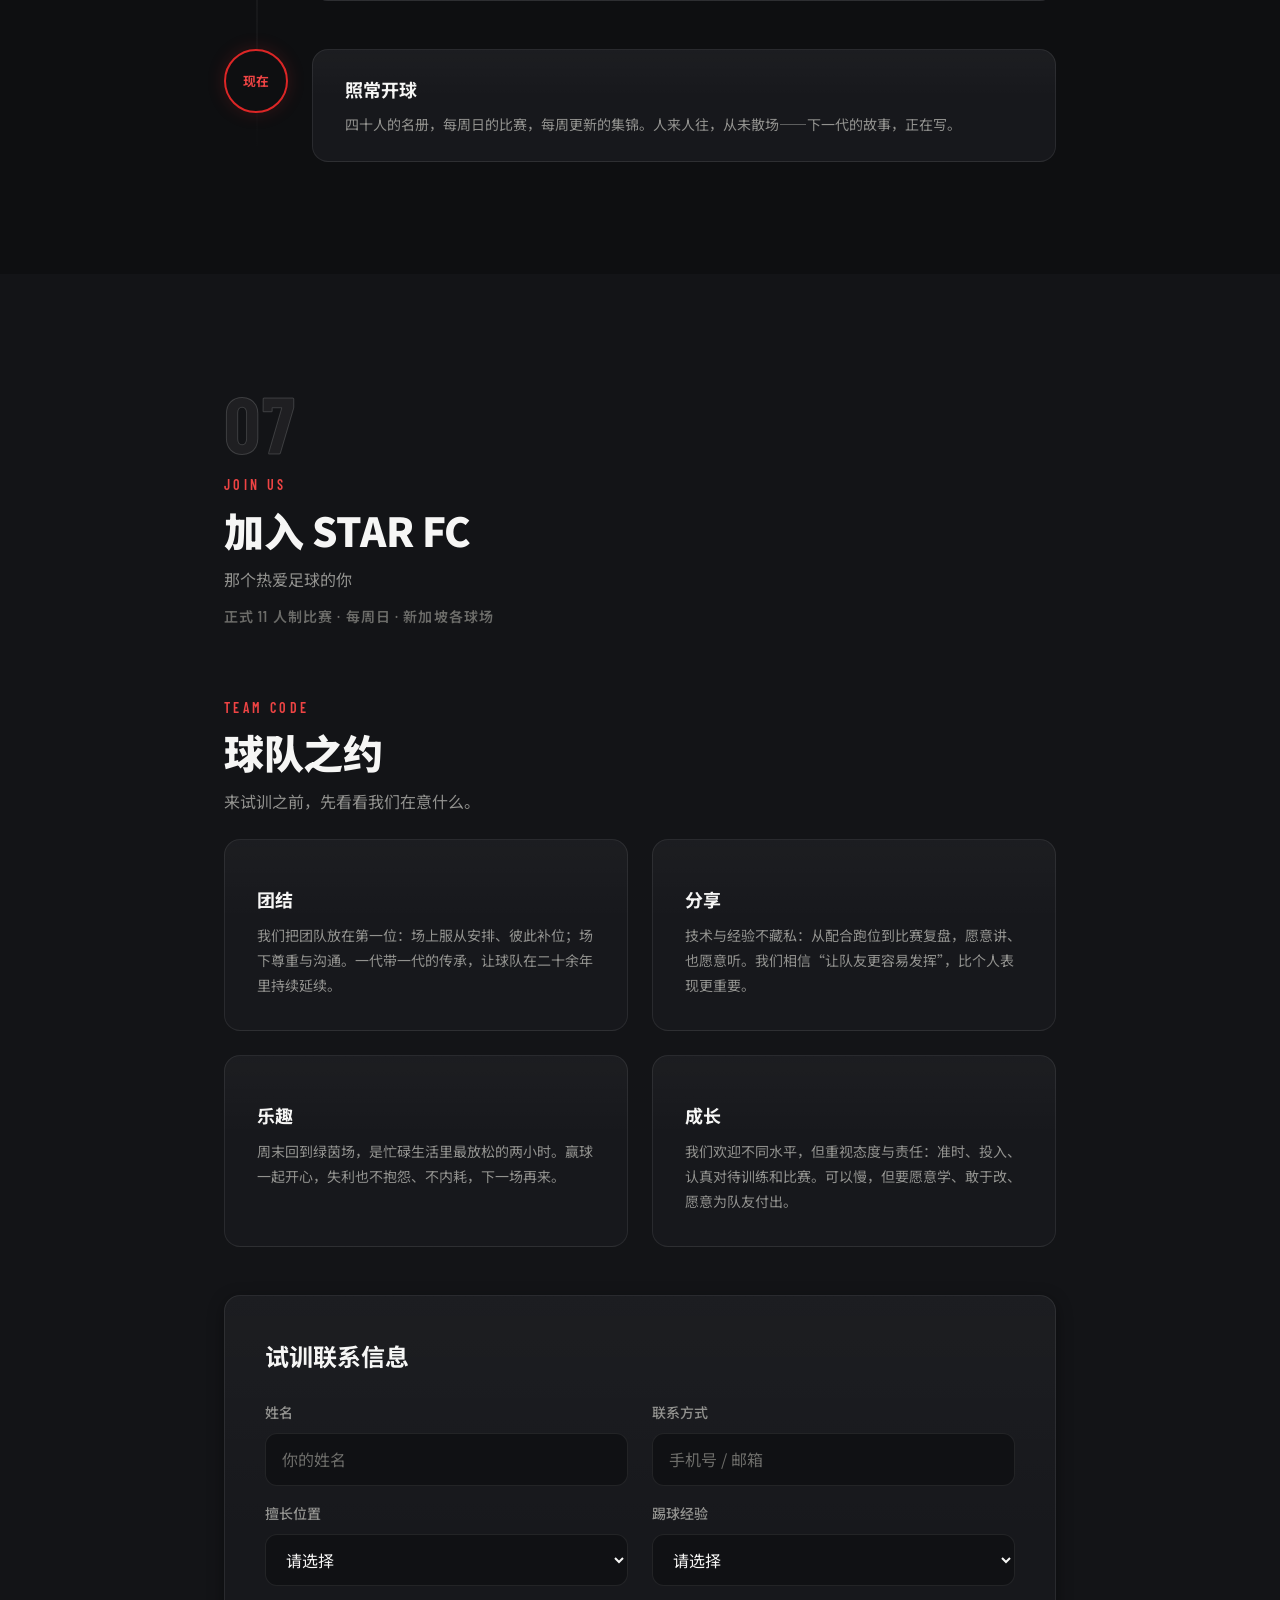
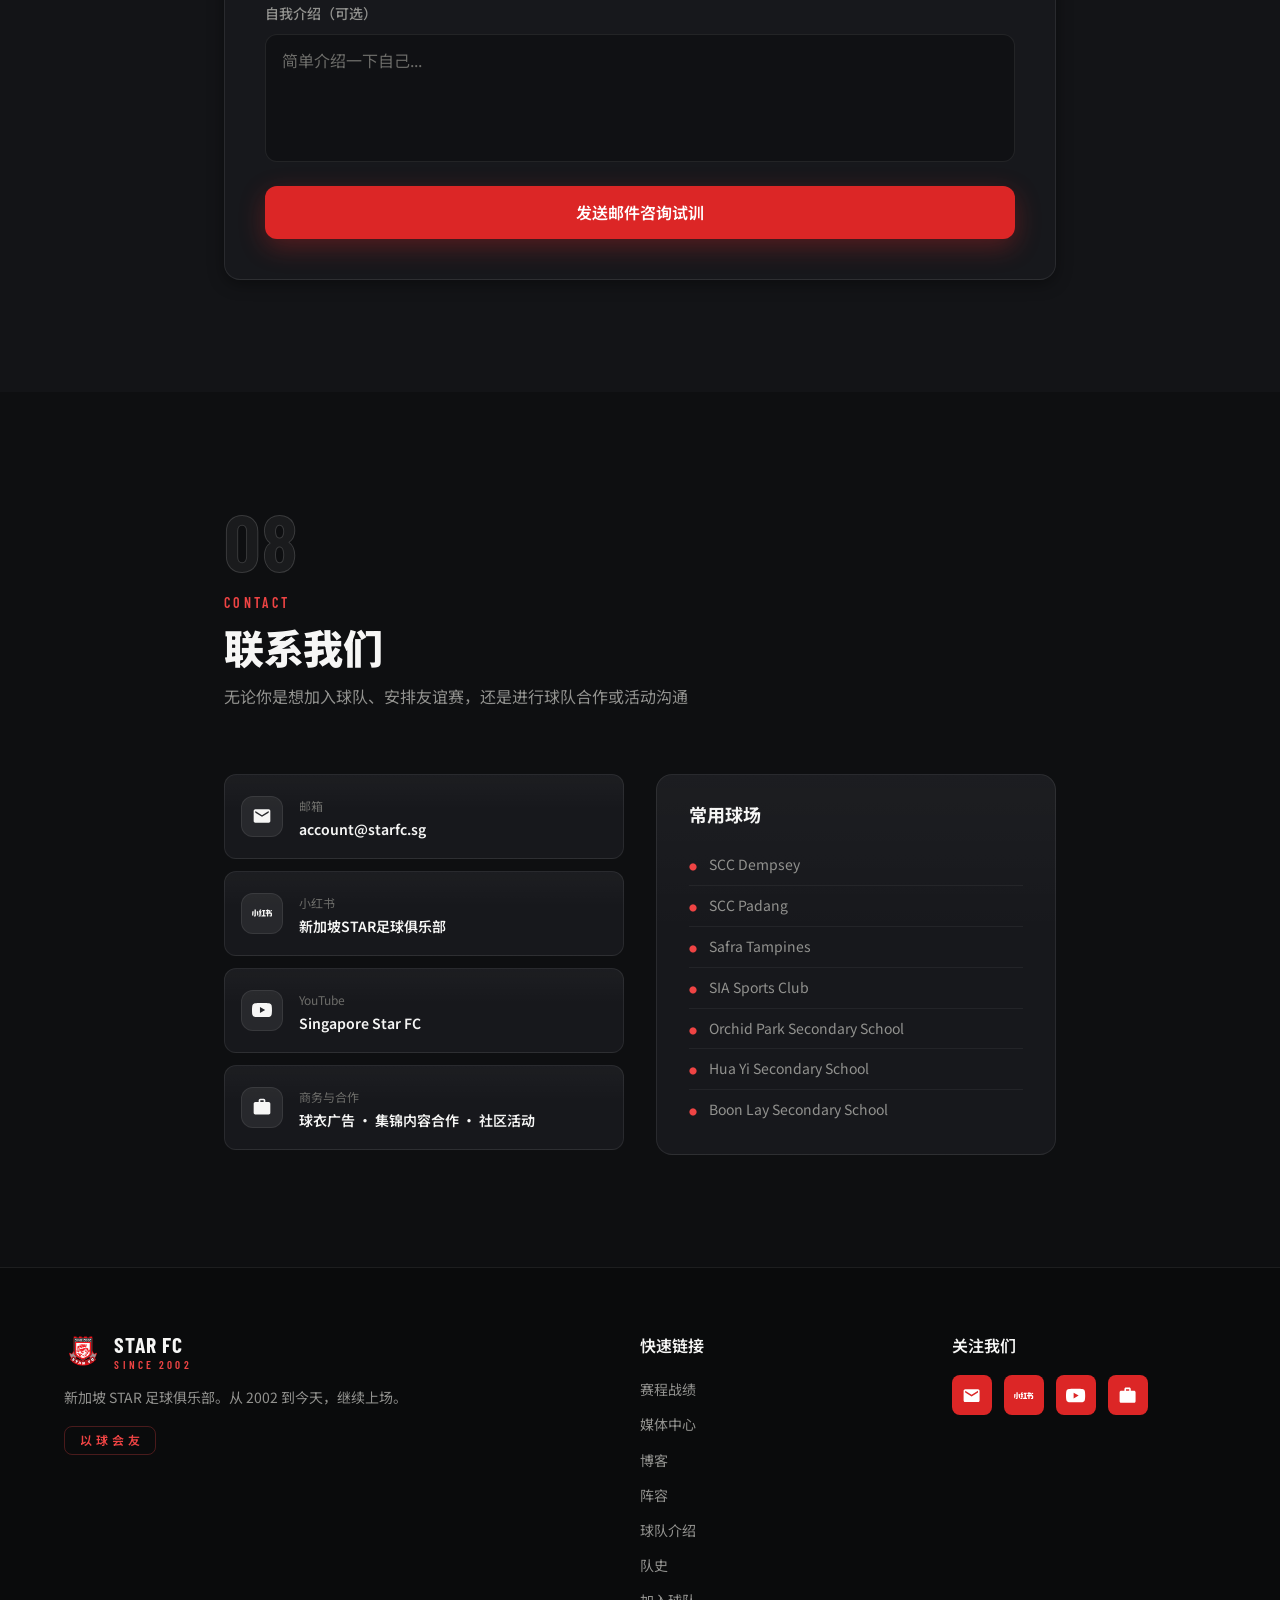
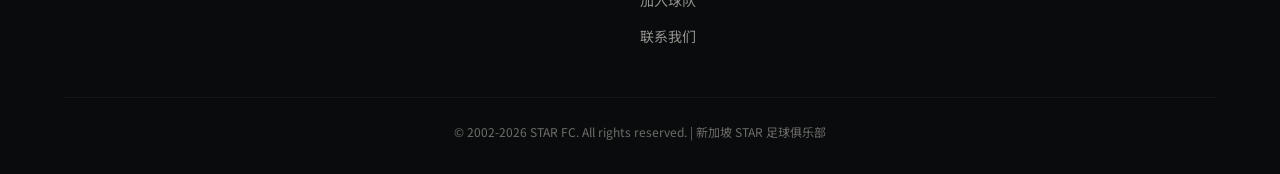
==== commit ff0110dd: "Reorder homepage and clarify blog navigation" ====
--- a/index.html
+++ b/index.html
@@ -4,7 +4,7 @@
     <meta charset="UTF-8">
     <meta name="viewport" content="width=device-width, initial-scale=1.0">
     <title>STAR FC | 新加坡 STAR 足球俱乐部</title>
-    <meta name="description" content="STAR FC，2002 年成立的新加坡华人业余足球俱乐部。人来人往，从未散场：每周比赛与集锦、阵容与射手榜、球队故事。">
+    <meta name="description" content="STAR FC，2002 年成立的新加坡华人业余足球俱乐部。人来人往，从未散场：赛程战绩、比赛集锦、球队博客与当前阵容。">
     <link rel="canonical" href="https://www.starfc.sg/">
     <meta name="theme-color" content="#0e0f11">
 
@@ -12,7 +12,7 @@
     <meta property="og:type" content="website">
     <meta property="og:site_name" content="STAR FC">
     <meta property="og:title" content="STAR FC | 新加坡 STAR 足球俱乐部">
-    <meta property="og:description" content="新加坡华人业余足球俱乐部，自 2002。人来人往，从未散场。赛程战绩 · 比赛集锦 · 球队阵容。">
+    <meta property="og:description" content="新加坡华人业余足球俱乐部，自 2002。人来人往，从未散场。赛程战绩 · 比赛集锦 · 最新文章 · 当前阵容。">
     <meta property="og:url" content="https://www.starfc.sg/">
     <meta property="og:image" content="https://www.starfc.sg/assets/img/og/og-cover.png">
     <meta property="og:image:width" content="1200">
@@ -87,13 +87,12 @@
                 </span>
             </a>
             <nav class="site-nav" aria-label="主导航">
-                <a href="#home" class="site-nav__link" data-i18n="nav.home">主页</a>
                 <a href="#fixtures" class="site-nav__link" data-i18n="nav.fixtures">赛程战绩</a>
                 <a href="#media" class="site-nav__link" data-i18n="nav.media">媒体中心</a>
-                <a href="#team" class="site-nav__link" data-i18n="nav.team">球队成员</a>
-                <a href="#hall" class="site-nav__link" data-i18n="nav.hall">名人堂</a>
-                <a href="#about" class="site-nav__link" data-i18n="nav.about">关于我们</a>
-                <a href="#history" class="site-nav__link" data-i18n="nav.history">队史大事记</a>
+                <a href="#stories" class="site-nav__link" data-i18n="nav.blog">博客</a>
+                <a href="#team" class="site-nav__link" data-i18n="nav.team">阵容</a>
+                <a href="#about" class="site-nav__link" data-i18n="nav.about">球队介绍</a>
+                <a href="#history" class="site-nav__link" data-i18n="nav.history">队史</a>
                 <a href="#join" class="site-nav__link" data-i18n="nav.join">加入我们</a>
                 <a href="#contact" class="site-nav__link" data-i18n="nav.contact">联系我们</a>
             </nav>
@@ -116,10 +115,10 @@
             <a href="#home" onclick="closeMobileMenu()" class="mobile-menu__link" data-i18n="nav.home">主页</a>
             <a href="#fixtures" onclick="closeMobileMenu()" class="mobile-menu__link" data-i18n="nav.fixtures">赛程战绩</a>
             <a href="#media" onclick="closeMobileMenu()" class="mobile-menu__link" data-i18n="nav.media">媒体中心</a>
-            <a href="#team" onclick="closeMobileMenu()" class="mobile-menu__link" data-i18n="nav.team">球队成员</a>
-            <a href="#hall" onclick="closeMobileMenu()" class="mobile-menu__link" data-i18n="nav.hall">名人堂</a>
-            <a href="#about" onclick="closeMobileMenu()" class="mobile-menu__link" data-i18n="nav.about">关于我们</a>
-            <a href="#history" onclick="closeMobileMenu()" class="mobile-menu__link" data-i18n="nav.history">队史大事记</a>
+            <a href="#stories" onclick="closeMobileMenu()" class="mobile-menu__link" data-i18n="nav.blog">博客</a>
+            <a href="#team" onclick="closeMobileMenu()" class="mobile-menu__link" data-i18n="nav.team">阵容</a>
+            <a href="#about" onclick="closeMobileMenu()" class="mobile-menu__link" data-i18n="nav.about">球队介绍</a>
+            <a href="#history" onclick="closeMobileMenu()" class="mobile-menu__link" data-i18n="nav.history">队史</a>
             <a href="#join" onclick="closeMobileMenu()" class="mobile-menu__link" data-i18n="nav.join">加入我们</a>
             <a href="#contact" onclick="closeMobileMenu()" class="mobile-menu__link" data-i18n="nav.contact">联系我们</a>
             <div class="mobile-menu__lang">
@@ -148,7 +147,7 @@
                         <span data-i18n="hero.ctaFixtures">查看赛程战绩</span>
                         <span class="btn__arrow" aria-hidden="true">→</span>
                     </a>
-                    <a href="#history" class="btn btn--secondary" data-i18n="hero.ctaStory">了解 STAR FC 的故事</a>
+                    <a href="#about" class="btn btn--secondary" data-i18n="hero.ctaStory">了解 STAR FC 的故事</a>
                     <a href="#join" class="btn btn--ghost" data-i18n="hero.ctaJoin">我要加入球队</a>
                 </div>
 
@@ -181,7 +180,7 @@
                     </div>
                 </header>
 
-                <noscript><p class="fixtures-note">此页面的赛程、阵容与视频列表需要启用 JavaScript 才能显示。/ Fixtures, squad and videos require JavaScript.</p></noscript>
+                <noscript><p class="fixtures-note">此页面的赛程、阵容、视频与文章列表需要启用 JavaScript 才能显示。/ Fixtures, squad, videos and posts require JavaScript.</p></noscript>
 
                 <!-- 2025 赛季 -->
                 <div data-year-panel="2025" class="hidden">
@@ -245,12 +244,32 @@
             </div>
         </section>
 
-        <!-- ===== 球队成员（数据驱动：data/players.js） ===== -->
-        <section id="team" class="section section--alt">
+        <!-- ===== 最新文章（数据驱动：data/blog.js） ===== -->
+        <section id="stories" class="section section--alt">
             <div class="container">
 <header class="section-head" data-reveal>
                     <div class="section-head__main">
                         <p class="section-head__index" aria-hidden="true">03</p>
+                        <span class="eyebrow">Blog</span>
+                        <h2 class="section-title" data-i18n="stories.title">最新文章</h2>
+                        <p class="section-desc" data-i18n="stories.desc">二十多年，留下的不只是比分</p>
+                    </div>
+                </header>
+                <!-- 文章卡片由 assets/js/main.js 从 data/blog.js 渲染（最新 6 篇） -->
+                <div class="stories-grid" data-stories-list data-reveal-stagger></div>
+                <div class="stories-more" data-reveal>
+                    <a href="blog/index.html" class="btn btn--secondary" data-i18n="stories.viewAll">查看全部文章</a>
+                </div>
+                <p class="stories-note" data-reveal data-i18n="stories.note">战报、人物、动态与队史，持续更新。</p>
+            </div>
+        </section>
+
+        <!-- ===== 当前阵容（数据驱动：data/players.js） ===== -->
+        <section id="team" class="section">
+            <div class="container">
+<header class="section-head" data-reveal>
+                    <div class="section-head__main">
+                        <p class="section-head__index" aria-hidden="true">04</p>
                         <span class="eyebrow">Current Squad</span>
                         <h2 class="section-title" data-i18n="team.title">当前阵容</h2>
                         <p class="section-desc"><span data-i18n="team.season">2026 赛季</span> · <span data-i18n="team.desc">按位置浏览 STAR FC 当前阵容</span></p>
@@ -260,53 +279,7 @@
             </div>
         </section>
 
-        <!-- ===== 名人堂 ===== -->
-        <section id="hall" class="section">
-            <div class="container">
-<header class="section-head" data-reveal>
-                    <div class="section-head__main">
-                        <p class="section-head__index" aria-hidden="true">04</p>
-                        <span class="eyebrow">Hall of Fame</span>
-                        <h2 class="section-title" data-i18n="hall.title">名人堂</h2>
-                        <p class="section-desc" data-i18n="hall.desc">记录 STAR FC 的关键人物、功勋队员与名誉成员。</p>
-                    </div>
-                </header>
-                <div class="hall-grid" data-reveal-stagger>
-                    <article class="hall-card">
-                        <div class="hall-card__photo">
-                            <img src="assets/img/club/star_logo-320.jpg" alt="首批名单整理中" data-i18n-attr="alt:hall.card1.title" loading="lazy" decoding="async">
-                        </div>
-                        <div class="hall-card__body">
-                            <div class="hall-card__tag" data-i18n="hall.card1.tag">名人堂</div>
-                            <div class="hall-card__title" data-i18n="hall.card1.title">首批名单整理中</div>
-                            <div class="hall-card__sub" data-i18n="hall.card1.sub">确认后正式发布</div>
-                        </div>
-                    </article>
-                    <article class="hall-card">
-                        <div class="hall-card__photo">
-                            <img src="assets/img/club/star_logo-320.jpg" alt="功勋队员资料确认中" data-i18n-attr="alt:hall.card2.title" loading="lazy" decoding="async">
-                        </div>
-                        <div class="hall-card__body">
-                            <div class="hall-card__tag" data-i18n="hall.card2.tag">资料整理</div>
-                            <div class="hall-card__title" data-i18n="hall.card2.title">功勋队员资料确认中</div>
-                            <div class="hall-card__sub" data-i18n="hall.card2.sub">照片与故事待补充</div>
-                        </div>
-                    </article>
-                    <article class="hall-card">
-                        <div class="hall-card__photo">
-                            <img src="assets/img/club/star_logo-320.jpg" alt="更多人物待补充" data-i18n-attr="alt:hall.card3.title" loading="lazy" decoding="async">
-                        </div>
-                        <div class="hall-card__body">
-                            <div class="hall-card__tag" data-i18n="hall.card3.tag">持续更新</div>
-                            <div class="hall-card__title" data-i18n="hall.card3.title">更多人物待补充</div>
-                            <div class="hall-card__sub" data-i18n="hall.card3.sub">欢迎提供历史照片与资料</div>
-                        </div>
-                    </article>
-                </div>
-            </div>
-        </section>
-
-        <!-- ===== 关于我们 ===== -->
+        <!-- ===== 关于 STAR FC ===== -->
         <section id="about" class="section section--alt">
             <div class="container container--narrow">
 <header class="section-head" data-reveal>
@@ -401,34 +374,60 @@
             </div>
         </section>
 
-        <!-- ===== 球队档案与故事 ===== -->
-        <section id="stories" class="section section--alt">
+        <!-- ===== 名人堂（资料确认前暂时隐藏） ===== -->
+        <section id="hall" class="section section--alt" hidden aria-hidden="true">
             <div class="container">
 <header class="section-head" data-reveal>
                     <div class="section-head__main">
                         <p class="section-head__index" aria-hidden="true">07</p>
-                        <span class="eyebrow">Stories</span>
-                        <h2 class="section-title" data-i18n="stories.title">球队档案与故事</h2>
-                        <p class="section-desc" data-i18n="stories.desc">二十多年，留下的不只是比分</p>
-                    </div>
-                </header>
-                <!-- 文章卡片由 assets/js/main.js 从 data/blog.js 渲染（最新 6 篇） -->
-                <div class="stories-grid" data-stories-list data-reveal-stagger></div>
-                <div class="stories-more" data-reveal>
-                    <a href="blog/index.html" class="btn btn--secondary" data-i18n="stories.viewAll">查看全部文章</a>
-                </div>
-                <p class="stories-note" data-reveal data-i18n="stories.note">后续会继续补充比赛战报、活动与球队故事。</p>
+                        <span class="eyebrow">Hall of Fame</span>
+                        <h2 class="section-title" data-i18n="hall.title">名人堂</h2>
+                        <p class="section-desc" data-i18n="hall.desc">记录 STAR FC 的关键人物、功勋队员与名誉成员。</p>
+                    </div>
+                </header>
+                <div class="hall-grid" data-reveal-stagger>
+                    <article class="hall-card">
+                        <div class="hall-card__photo">
+                            <img src="assets/img/club/star_logo-320.jpg" alt="首批名单整理中" data-i18n-attr="alt:hall.card1.title" loading="lazy" decoding="async">
+                        </div>
+                        <div class="hall-card__body">
+                            <div class="hall-card__tag" data-i18n="hall.card1.tag">名人堂</div>
+                            <div class="hall-card__title" data-i18n="hall.card1.title">首批名单整理中</div>
+                            <div class="hall-card__sub" data-i18n="hall.card1.sub">确认后正式发布</div>
+                        </div>
+                    </article>
+                    <article class="hall-card">
+                        <div class="hall-card__photo">
+                            <img src="assets/img/club/star_logo-320.jpg" alt="功勋队员资料确认中" data-i18n-attr="alt:hall.card2.title" loading="lazy" decoding="async">
+                        </div>
+                        <div class="hall-card__body">
+                            <div class="hall-card__tag" data-i18n="hall.card2.tag">资料整理</div>
+                            <div class="hall-card__title" data-i18n="hall.card2.title">功勋队员资料确认中</div>
+                            <div class="hall-card__sub" data-i18n="hall.card2.sub">照片与故事待补充</div>
+                        </div>
+                    </article>
+                    <article class="hall-card">
+                        <div class="hall-card__photo">
+                            <img src="assets/img/club/star_logo-320.jpg" alt="更多人物待补充" data-i18n-attr="alt:hall.card3.title" loading="lazy" decoding="async">
+                        </div>
+                        <div class="hall-card__body">
+                            <div class="hall-card__tag" data-i18n="hall.card3.tag">持续更新</div>
+                            <div class="hall-card__title" data-i18n="hall.card3.title">更多人物待补充</div>
+                            <div class="hall-card__sub" data-i18n="hall.card3.sub">欢迎提供历史照片与资料</div>
+                        </div>
+                    </article>
+                </div>
             </div>
         </section>
 
         <!-- ===== 加入我们 ===== -->
-        <section id="join" class="section">
+        <section id="join" class="section section--alt">
             <div class="container container--narrow">
 <header class="section-head" data-reveal>
                     <div class="section-head__main">
-                        <p class="section-head__index" aria-hidden="true">08</p>
+                        <p class="section-head__index" aria-hidden="true">07</p>
                         <span class="eyebrow">Join Us</span>
-                        <h2 class="section-title" data-i18n="join.title">我们一直在等</h2>
+                        <h2 class="section-title" data-i18n="join.title">加入 STAR FC</h2>
                         <p class="section-desc" data-i18n="join.subtitle">那个热爱足球的你</p>
                         <p class="join-fact" data-i18n="join.factLine">正式 11 人制比赛 · 每周日 · 新加坡各球场</p>
                     </div>
@@ -502,11 +501,11 @@
         </section>
 
         <!-- ===== 联系我们 ===== -->
-        <section id="contact" class="section section--alt">
+        <section id="contact" class="section">
             <div class="container container--narrow">
 <header class="section-head" data-reveal>
                     <div class="section-head__main">
-                        <p class="section-head__index" aria-hidden="true">09</p>
+                        <p class="section-head__index" aria-hidden="true">08</p>
                         <span class="eyebrow">Contact</span>
                         <h2 class="section-title" data-i18n="contact.title">联系我们</h2>
                         <p class="section-desc" data-i18n="contact.desc">无论你是想加入球队、安排友谊赛，还是进行球队合作或活动沟通</p>
@@ -586,9 +585,12 @@
                 <nav aria-label="页脚导航">
                     <h4 class="site-footer__heading" data-i18n="footer.quickLinks">快速链接</h4>
                     <ul class="site-footer__links">
-                        <li><a href="#about" data-i18n="nav.about">关于我们</a></li>
                         <li><a href="#fixtures" data-i18n="nav.fixtures">赛程战绩</a></li>
                         <li><a href="#media" data-i18n="nav.media">媒体中心</a></li>
+                        <li><a href="#stories" data-i18n="nav.blog">博客</a></li>
+                        <li><a href="#team" data-i18n="nav.team">阵容</a></li>
+                        <li><a href="#about" data-i18n="nav.about">球队介绍</a></li>
+                        <li><a href="#history" data-i18n="nav.history">队史</a></li>
                         <li><a href="#join" data-i18n="footer.joinTeam">加入球队</a></li>
                         <li><a href="#contact" data-i18n="nav.contact">联系我们</a></li>
                     </ul>
@@ -620,8 +622,9 @@
     ========================================================================
     1. 加一场比赛      → data/fixtures.js（统计自动计算）
     2. 加一条比赛集锦   → data/media.js
-    3. 球员名册/队长    → data/players.js（照片放 assets/img/players/<id>/profile.jpg）
-    4. 界面文案中英文   → data/i18n.js
+    3. 发一篇博客       → blog/<slug>.html + data/blog.js
+    4. 球员名册/队长    → data/players.js（照片放 assets/img/players/<id>/profile.jpg）
+    5. 界面文案中英文   → data/i18n.js
     改完运行: node scripts/validate-data.js
     详细流程见 docs/WEEKLY_UPDATE_CHECKLIST.md 与 docs/CONTENT_MAINTENANCE.md
     ===================================================================== -->
--- a/assets/css/main.css
+++ b/assets/css/main.css
@@ -9,8 +9,8 @@
    5. Hero
    6. 赛程战绩（比赛卡 = 视觉主角）
    7. 媒体中心
-   8. 球队成员
-   9. 名人堂 / 关于 / 大事记 / 故事 / 加入 / 联系
+   8. 当前阵容
+   9. 名人堂 / 关于 / 大事记 / 最新文章 / 加入 / 联系
    10. 页脚
    设计原则：高级深色运动风——近黑碳色底 + 分层表面 + 白色发丝线；
    品牌红为唯一强调色（含克制的红色泛光）；大留白；强字体层级；
@@ -1027,7 +1027,7 @@
 .media-more { display: flex; justify-content: center; margin-top: var(--sp-6); }
 @media (min-width: 30rem) { .media-more { display: none !important; } }
 
-/* ---------- 8. 球队成员 ---------- */
+/* ---------- 8. 当前阵容 ---------- */
 .team-group { margin-bottom: var(--sp-7); }
 .team-group:last-child { margin-bottom: 0; }
 .team-group__head {
@@ -1179,7 +1179,7 @@
 .hall-card__title { margin-top: var(--sp-1); font-size: var(--text-lg); font-weight: 700; color: var(--text); }
 .hall-card__sub { margin-top: var(--sp-1); font-size: var(--text-sm); color: var(--text-faint); }
 
-/* ---------- 关于我们 ---------- */
+/* ---------- 关于 STAR FC ---------- */
 .about-prose {
   font-size: clamp(1.05rem, 1rem + 0.4vw, 1.2rem);
   line-height: 1.9;
